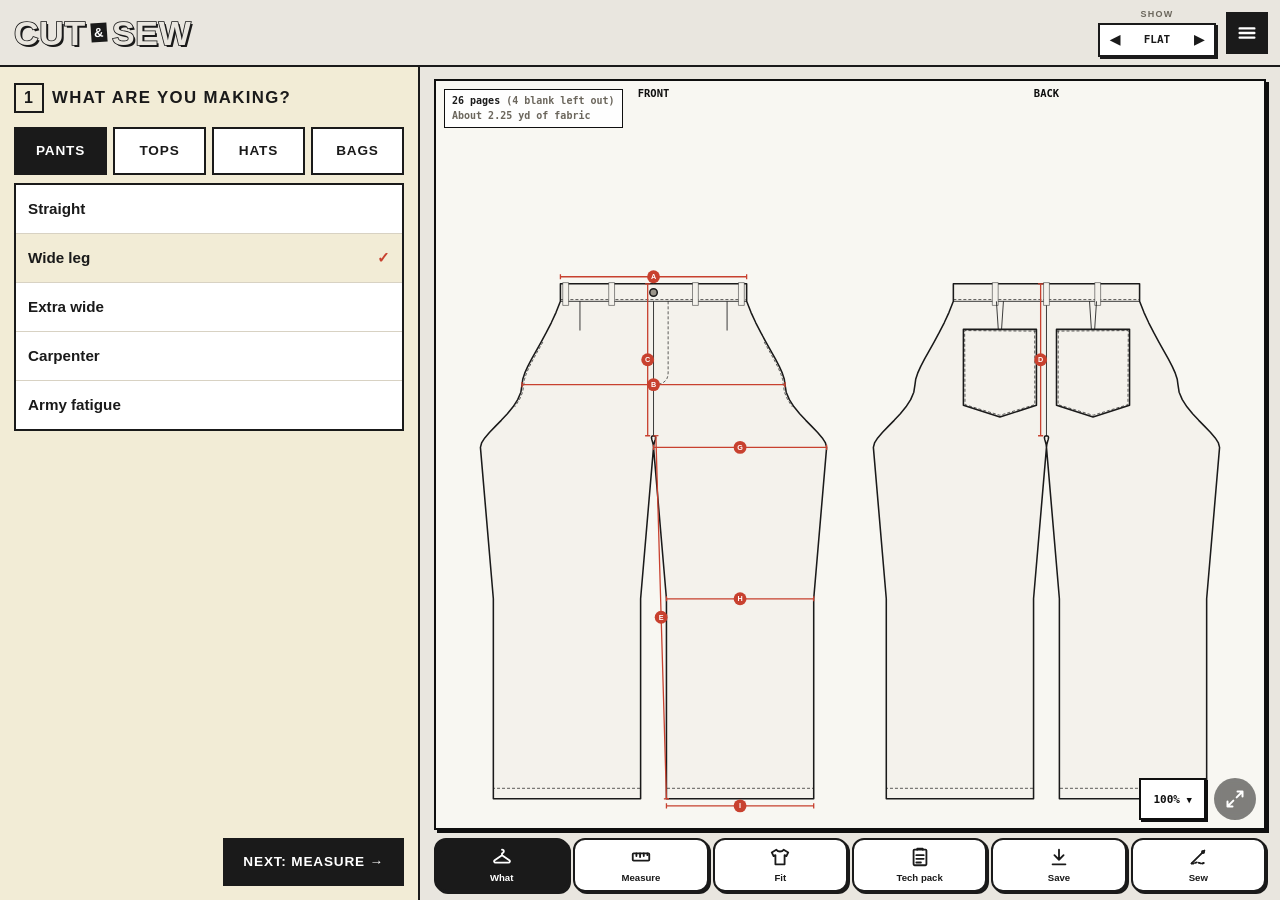
==== clothing-builder.html @ d0b6db7c "Cut & Sew: Share my design (front and back flats) Co-Authored-By: Claude Sonnet 5.5 <noreply@anthrop" ====
<!DOCTYPE html>
<html lang="en">
<head>
<meta charset="UTF-8">
<meta name="viewport" content="width=device-width, initial-scale=1.0, maximum-scale=1.0, viewport-fit=cover">
<title>Cut &amp; Sew: NOCIV.CO</title>
<meta name="description" content="Free sewing patterns made from your own measurements. Print them life size at home or at a copy shop. From NOCIV.CO.">
<style>
  :root { --paper: #e9e6df; --note: #f2ecd6; --ink: #1a1a1a; --soft: #6b665c; --line: #d8d2c3; --red: #c8412f; --green: #2f7a4b; }
  * { box-sizing: border-box; }
  html, body { margin: 0; background: var(--paper); color: var(--ink); }
  body { font-family: -apple-system, BlinkMacSystemFont, "Helvetica Neue", Arial, sans-serif; -webkit-text-size-adjust: 100%; line-height: 1.45; }
  .wrap { max-width: 1040px; margin: 0 auto; padding: 22px 16px 70px; }
  .top h1 { margin: 0; font-size: clamp(30px, 8vw, 46px); font-weight: 900; letter-spacing: 0.04em; line-height: 1; }
  .top h1 span { background: var(--ink); color: #fff; padding: 2px 10px; display: inline-block; transform: rotate(-1.5deg); }
  .top p { margin: 12px 0 0; font-size: 1rem; max-width: 600px; color: #3a3833; }
  .in-frame .top { display: none; }

  .grid { display: grid; grid-template-columns: 1fr; gap: 20px; margin-top: 22px; }
  @media (min-width: 900px) {
    .grid { grid-template-columns: 1fr 440px; align-items: start; }
    .preview-col { position: sticky; top: 14px; grid-row: 1 / span 6; grid-column: 2; }
  }
  @media (max-width: 899px) {
    .preview-col { position: sticky; top: 0; z-index: 5; background: var(--paper); margin: 0 -16px; padding: 8px 16px 10px; border-bottom: 1px solid var(--line); box-shadow: 0 6px 12px rgba(0,0,0,.05); }
    .preview-col .stage { height: 30vh; height: 30svh; }
    .legend { font-size: 9px; }
  }

  .note { background: var(--note); padding: 26px 18px 20px; box-shadow: 0 6px 16px rgba(0,0,0,0.16); position: relative; }
  .note::before { content: ''; position: absolute; top: -11px; left: 22px; width: 64px; height: 22px; background: var(--ink); opacity: .85; transform: rotate(-3deg); }
  .note:nth-of-type(even) { transform: rotate(0.4deg); }
  .note h2 { margin: 0 0 12px; font-size: 1rem; font-weight: 900; letter-spacing: 0.08em; text-transform: uppercase; }
  .note h2 b { background: var(--red); color: #fff; padding: 1px 7px; margin-right: 6px; }
  .group-name { font-size: 0.72rem; font-weight: 800; letter-spacing: 0.08em; text-transform: uppercase; color: var(--ink); margin: 14px 0 6px; }
  .chips { display: flex; flex-wrap: wrap; gap: 8px; }
  .chip { font: inherit; font-size: 0.85rem; font-weight: 700; padding: 10px 13px; border: 2px solid var(--ink); background: #fff; color: var(--ink); border-radius: 0; cursor: pointer; -webkit-tap-highlight-color: transparent; }
  .chip[aria-pressed="true"] { background: var(--ink); color: #fff; }
  .chip:disabled { opacity: .4; border-style: dashed; cursor: default; }
  .chip small { font-weight: 600; font-size: 0.7rem; opacity: .8; margin-left: 4px; }

  .fields { display: grid; gap: 14px; margin-top: 14px; }
  .field label { display: flex; justify-content: space-between; align-items: baseline; font-size: 0.72rem; font-weight: 800; letter-spacing: 0.08em; text-transform: uppercase; }
  .field label i { font-style: normal; font-weight: 600; color: var(--soft); font-size: 0.78rem; }
  .field .row { display: flex; align-items: center; gap: 8px; margin-top: 6px; }
  .field input { width: 100%; font: inherit; font-size: 16px; padding: 13px 12px; border: 2px solid var(--ink); border-radius: 0; background: #fff; color: var(--ink); }
  .field .unit { font-weight: 800; font-size: 0.85rem; min-width: 22px; }
  .field p { margin: 5px 0 0; font-size: 0.8rem; color: var(--soft); }
  .field.bad input { border-color: var(--red); }
  .field .warn { color: var(--red); font-weight: 700; }
  .meta { font-size: 0.82rem; color: var(--soft); margin: 10px 0 0; }

  /* The pattern viewer keeps the drafting-table look: graph paper, hard lines, mono labels */
  .stage { position: relative; background: #F8F7F2; border: 2px solid #0F0F0F; box-shadow: 3px 3px 0 #0F0F0F; overflow: hidden; height: 440px; }
  #svgHost { position: absolute; inset: 0; touch-action: none; cursor: grab; }
  #svgHost:active { cursor: grabbing; }
  #svgHost svg { width: 100%; height: 100%; display: block; }
  .vbar { position: absolute; top: 8px; left: 8px; right: 60px; display: flex; flex-wrap: wrap; gap: 6px; pointer-events: none; }
  .vgroup { pointer-events: auto; display: flex; align-items: center; background: #fff; border: 2px solid #0F0F0F; box-shadow: 2px 2px 0 #0F0F0F; font-family: "SF Mono", Menlo, Consolas, monospace; font-size: 11px; font-weight: 800; }
  .vgroup button { font: inherit; border: none; background: #fff; color: #0F0F0F; padding: 7px 9px; cursor: pointer; -webkit-tap-highlight-color: transparent; }
  .vgroup button[aria-pressed="true"] { background: #0F0F0F; color: #fff; }
  .vgroup span { padding: 0 6px; min-width: 44px; text-align: center; }
  .legend { display: flex; flex-wrap: wrap; justify-content: space-between; gap: 4px 10px; margin: 8px 0 0; font-family: "SF Mono", Menlo, Consolas, monospace; font-size: 10px; font-weight: 700; letter-spacing: .03em; color: #4a4740; }
  .legend .r { color: #DC2626; } .legend .b { color: #2563EB; }
  .preview-col.focused .stage { height: calc(100vh - 220px) !important; height: calc(100dvh - 220px) !important; }
  .sum { margin: 8px 0 0; font-size: 0.85rem; font-weight: 700; text-align: center; }
  .sum span { color: var(--soft); font-weight: 600; }
  .checks { list-style: none; padding: 0; margin: 10px 0 0; font-size: 0.8rem; display: grid; gap: 3px; }
  .checks li::before { content: '\2713'; color: var(--green); font-weight: 900; margin-right: 6px; }
  .checks li.no::before { content: '!'; color: var(--red); }
  @media (max-width: 899px) { .checks, .pieces { display: none; } }
  .pieces { font-size: 0.8rem; color: var(--soft); margin: 8px 0 0; }

  .btn { display: block; width: 100%; text-align: center; font: inherit; font-weight: 900; letter-spacing: 0.1em; text-transform: uppercase; font-size: 1rem; padding: 16px; border: none; border-radius: 0; cursor: pointer; -webkit-tap-highlight-color: transparent; background: var(--red); color: #fff; margin-top: 14px; }
  .btn:disabled { opacity: .55; }
  .files { margin-top: 12px; display: grid; gap: 8px; }
  .file { display: flex; align-items: center; gap: 10px; background: #fff; border: 2px solid var(--ink); padding: 8px 8px 8px 12px; }
  .file span { flex: 1; font-size: 0.88rem; font-weight: 700; }
  .file button { font: inherit; font-weight: 900; font-size: 0.78rem; letter-spacing: 0.08em; text-transform: uppercase; background: var(--ink); color: #fff; border: none; padding: 10px 14px; cursor: pointer; }
  .sewsteps { margin: 6px 0 0; padding-left: 20px; font-size: 0.9rem; line-height: 1.5; }
  .sewsteps li { margin: 0 0 8px; }
  .tip { background: #fff; padding: 10px 12px; font-size: 0.85rem; margin-top: 12px; border-left: 4px solid var(--red); }
  details summary { cursor: pointer; font-weight: 800; }
  [hidden] { display: none !important; }
  /* ===== NOCIV tool shell: step tabs, page zoom lock, big locked artboard ===== */
  html { touch-action: pan-x pan-y; }
  .steps { display: flex; gap: 6px; overflow-x: auto; scrollbar-width: none; padding: 10px 0 2px; }
  .steps::-webkit-scrollbar { display: none; }
  .steps button { flex: none; display: flex; align-items: center; gap: 6px; font: inherit; font-size: 0.82rem; font-weight: 800; border: 1.5px solid var(--ink); background: #fff; color: var(--ink); border-radius: 999px; padding: 7px 13px 7px 7px; cursor: pointer; -webkit-tap-highlight-color: transparent; white-space: nowrap; }
  .steps button b { display: inline-grid; place-items: center; width: 21px; height: 21px; border-radius: 50%; background: #efece5; font-size: 0.7rem; }
  .steps button[aria-selected="true"] { background: var(--ink); color: #fff; }
  .steps button[aria-selected="true"] b { background: var(--red); color: #fff; }
  .stepped .grid > * { min-width: 0; }
  .stepped .grid > section.note { display: none; }
  .stepped .grid > section.note.on { display: block; }
  .next-step { display: block; width: 100%; margin-top: 18px; font: inherit; font-weight: 900; font-size: 0.9rem; letter-spacing: 0.03em; padding: 13px; border-radius: 12px; border: 1.5px solid var(--ink); background: #fff; color: var(--ink); cursor: pointer; text-align: center; -webkit-tap-highlight-color: transparent; }
  @media (min-width: 900px) { .stepped .grid > nav.steps { grid-column: 1; padding-top: 0; } }
  @media (max-width: 899px) {
    .stepped .grid > section.note .chips, .stepped .grid > section.note .swatches { flex-wrap: nowrap; overflow-x: auto; scrollbar-width: none; margin-right: -18px; padding-right: 18px; padding-bottom: 3px; }
    .stepped .grid > section.note .chips::-webkit-scrollbar, .stepped .grid > section.note .swatches::-webkit-scrollbar { display: none; }
    .stepped .grid > section.note .chip, .stepped .grid > section.note .sw { flex: none; }
  }
  .art-lock { position: absolute; right: 8px; bottom: 8px; z-index: 4; width: 42px; height: 42px; border-radius: 50%; border: none; background: rgba(29,28,26,0.55); color: #fff; display: grid; place-items: center; cursor: pointer; -webkit-tap-highlight-color: transparent; backdrop-filter: blur(4px); -webkit-backdrop-filter: blur(4px); padding: 0; }
  .art-lock svg { width: 20px; height: 20px; }
  .focus-layer { position: fixed; inset: 0; z-index: 9999; background: #efece5; display: flex; flex-direction: column; padding: max(10px, env(safe-area-inset-top)) 12px max(12px, env(safe-area-inset-bottom)); overscroll-behavior: contain; }
  .focus-bar { display: flex; align-items: center; gap: 10px; margin-bottom: 8px; }
  .focus-bar span { flex: 1; font-size: 0.85rem; font-weight: 700; color: #5f5a50; }
  .focus-bar button { width: auto !important; flex: none; border: none; border-radius: 999px; background: #c8412f; color: #fff; font: inherit; font-weight: 900; font-size: 0.9rem; padding: 11px 18px; cursor: pointer; }
  .focus-body { flex: 1; min-height: 0; overflow: auto; display: flex; flex-direction: column; }
  .focus-body > * { position: static !important; margin: 0 auto !important; width: 100% !important; max-width: 900px; box-shadow: none !important; transform: none !important; }
  .focus-layer .steps, .focus-layer .art-lock { display: none !important; }
  html.focus-open, html.focus-open body { overflow: hidden; }

  .toolrow { display: flex; gap: 8px; margin-top: 16px; flex-wrap: wrap; }
  .toolrow button { flex: 1 1 200px; font: inherit; font-weight: 900; font-size: 0.82rem; letter-spacing: 0.06em; text-transform: uppercase; padding: 12px; border: 2px solid var(--ink); background: #fff; color: var(--ink); cursor: pointer; -webkit-tap-highlight-color: transparent; }
  .toolrow button:first-child { background: var(--ink); color: #fff; }
  .fields.two { grid-template-columns: 1fr 1fr; } .fields.three { grid-template-columns: 1fr 1fr 1fr; }
  @media (max-width: 520px) { .fields.three { grid-template-columns: 1fr 1fr; } }
  .field input[type=text] { font-size: 16px; }
  .colin { height: 50px; padding: 4px !important; }
  .swc { display: inline-block; width: 14px; height: 14px; border: 1.5px solid var(--ink); vertical-align: -2px; margin-right: 6px; }
  .chip[aria-pressed="true"] .swc { border-color: #fff; }
  .filebtn { display: block; text-align: center; margin: 14px 0 4px; padding: 13px; border: 2px solid var(--ink); background: #fff; font-weight: 900; font-size: 0.85rem; letter-spacing: 0.06em; text-transform: uppercase; cursor: pointer; }
  .hidefile { position: absolute; width: 1px; height: 1px; opacity: 0; pointer-events: none; }
  .tpmore { margin-top: 16px; background: #fff; border: 2px solid var(--ink); padding: 12px; }
  .tolrow { display: grid; grid-template-columns: 26px 1fr 84px 24px; gap: 8px; align-items: center; padding: 6px 0; border-bottom: 1px solid var(--line); font-size: 0.85rem; }
  .tolrow b { color: var(--red); } .tolrow input { font: inherit; font-size: 16px; padding: 8px; border: 2px solid var(--ink); border-radius: 0; width: 100%; } .tolrow i { font-style: normal; font-weight: 700; color: var(--soft); }
  .tparea { width: 100%; font: inherit; font-size: 16px; padding: 12px; border: 2px solid var(--ink); border-radius: 0; background: #fff; resize: vertical; }
  .saveall { background: var(--ink) !important; }

  /* Learn guide + photo measuring, full screen sheets */
  .learn, .pm { position: fixed; inset: 0; z-index: 10000; background: var(--paper); display: flex; flex-direction: column; padding-top: env(safe-area-inset-top); }
  .lhead, .pmhead { display: flex; align-items: center; justify-content: space-between; gap: 10px; padding: 12px 16px 8px; max-width: 900px; width: 100%; margin: 0 auto; }
  .lhead h2 { margin: 0; font-size: 1rem; letter-spacing: .08em; text-transform: uppercase; }
  .lclose, .pmhead button { font: inherit; font-weight: 900; background: var(--red); color: #fff; border: none; border-radius: 999px; padding: 10px 18px; cursor: pointer; }
  .pmsides { display: flex; gap: 8px; padding: 0 16px 8px; max-width: 900px; width: 100%; margin: 0 auto; }
  .pmsides .chip { flex: 1; }
  .pmsub { display: block; font-size: .74rem; opacity: .7; font-weight: 600; }
  .ltabs { display: flex; gap: 6px; overflow-x: auto; scrollbar-width: none; padding: 2px 16px 10px; max-width: 900px; width: 100%; margin: 0 auto; }
  .ltabs::-webkit-scrollbar { display: none; }
  .ltabs button { flex: none; font: inherit; font-size: 0.85rem; font-weight: 800; border: 1.5px solid var(--ink); background: #fff; color: var(--ink); border-radius: 999px; padding: 8px 14px; cursor: pointer; white-space: nowrap; }
  .ltabs button[aria-selected="true"] { background: var(--ink); color: #fff; }
  .lbody { flex: 1; overflow-y: auto; overscroll-behavior: contain; padding: 6px 16px calc(30px + env(safe-area-inset-bottom)); }
  .lbody article { display: none; max-width: 820px; margin: 0 auto; background: var(--note); padding: 20px 18px; box-shadow: 0 6px 16px rgba(0,0,0,.16); position: relative; }
  .lbody article::before { content: ''; position: absolute; top: -11px; left: 22px; width: 64px; height: 22px; background: var(--ink); opacity: .85; transform: rotate(-3deg); }
  .lbody article.on { display: block; }
  .lbody h3 { margin: 4px 0 10px; font-size: 1.3rem; font-weight: 900; line-height: 1.15; }
  .lbody h4 { margin: 22px 0 8px; font-size: 0.95rem; font-weight: 900; text-transform: uppercase; letter-spacing: .06em; }
  .lead { margin: 0 0 12px; line-height: 1.55; }
  .lfig { display: block; width: 100%; height: auto; margin: 10px 0 14px; border: 2px solid var(--ink); }
  .lfig text { font-size: 13px; }
  .lsteps { margin: 0; padding: 0; list-style: none; counter-reset: s; }
  .lsteps li { counter-increment: s; position: relative; padding: 0 0 12px 40px; line-height: 1.5; }
  .lsteps li::before { content: counter(s); position: absolute; left: 0; top: 0; width: 28px; height: 28px; background: var(--red); color: #fff; font-weight: 900; display: grid; place-items: center; font-size: 0.85rem; }
  .lpoints { margin: 0 0 12px; padding: 0 0 0 18px; line-height: 1.5; } .lpoints li { margin-bottom: 8px; }
  .tipbox { background: #fff; border: 2px solid var(--ink); padding: 10px 12px; line-height: 1.5; margin: 14px 0 0; }
  .pmhead b { font-size: 0.95rem; letter-spacing: .06em; text-transform: uppercase; }
  .pmintro { flex: 1; overflow-y: auto; padding: 4px 16px 30px; max-width: 700px; width: 100%; margin: 0 auto; }
  .pmfig { display: block; width: 100%; height: auto; border: 2px solid var(--ink); margin-bottom: 12px; }
  .pmsteps { padding-left: 20px; line-height: 1.5; } .pmsteps li { margin-bottom: 8px; }
  .pmwork { flex: 1; min-height: 0; display: flex; flex-direction: column; }
  .pmstage { flex: 1; min-height: 0; position: relative; background: #2a2826; touch-action: none; }
  .pmstage canvas { position: absolute; inset: 0; touch-action: none; }
  .pmpanel { flex: none; max-height: 44vh; max-height: 44svh; overflow-y: auto; padding: 10px 16px calc(14px + env(safe-area-inset-bottom)); background: var(--note); }
  .pmhint { margin: 0 0 8px; font-size: 0.85rem; }
  .pmpanel .chips { flex-wrap: nowrap; overflow-x: auto; scrollbar-width: none; } .pmpanel .chip { flex: none; padding: 8px 11px; font-size: 0.8rem; }
  .pmkeys { display: grid; grid-template-columns: 1fr 1fr; gap: 2px 10px; margin: 10px 0; font-size: 0.78rem; } .pmkeys b { color: var(--red); }
  .pmout { display: grid; gap: 4px; } .pmrow { display: flex; justify-content: space-between; gap: 10px; background: #fff; border: 2px solid var(--ink); padding: 8px 10px; font-size: 0.85rem; } .pmrow b { white-space: nowrap; }
  @media (min-width: 900px) { .pmwork { flex-direction: row; } .pmpanel { width: 360px; max-height: none; } }
  .done-note { background: #fff; border-left: 4px solid var(--green); padding: 10px 12px; font-size: 0.85rem; margin-top: 12px; }

  /* ===== Zine style app layout: viewer up top, one dropdown for the viewer, steps as a bottom bar on phones ===== */
  .toolrow { display: flex; align-items: center; gap: 6px; margin-top: 12px; }
  .toolrow { justify-content: flex-end; } .toolrow .tbrand { display: none; } .in-frame .toolrow .tbrand { display: block; }
  .in-frame .toolrow .tbrand { flex: 1; font-weight: 900; letter-spacing: .06em; font-size: 0.95rem; white-space: nowrap; }
  .toolrow .tbrand b { background: var(--ink); color: #fff; padding: 1px 7px; margin-right: 3px; }
  .toolrow button { flex: none !important; padding: 8px 13px !important; font-size: 0.72rem !important; border-radius: 999px; border-width: 1.5px !important; }
  .in-frame .toolrow { margin-top: 0; }
  .vmenu { position: absolute; top: 8px; left: 8px; z-index: 6; }
  .vbtn { font-family: "SF Mono", Menlo, Consolas, monospace; font-size: 11px; font-weight: 800; background: #fff; color: #0F0F0F; border: 2px solid #0F0F0F; box-shadow: 2px 2px 0 #0F0F0F; padding: 7px 10px; cursor: pointer; -webkit-tap-highlight-color: transparent; }
  .vbtn i { font-style: normal; font-size: 9px; display: inline-block; transition: transform .15s; } .vbtn[aria-expanded="true"] i { transform: rotate(180deg); }
  .vdrop { margin-top: 6px; background: #fff; border: 2px solid #0F0F0F; box-shadow: 3px 3px 0 #0F0F0F; padding: 8px; width: 250px; max-width: calc(100vw - 60px); }
  .vdrop[hidden] { display: none !important; }
  .vlab { font-family: "SF Mono", Menlo, Consolas, monospace; font-size: 9px; font-weight: 800; color: #6b665c; margin: 6px 0 4px; } .vlab:first-child { margin-top: 0; }
  .vdrop .vgroup { box-shadow: none; display: inline-flex; }
  .vdrop .legend { margin: 0; display: grid; gap: 2px; font-size: 10px; }
  @media (max-width: 899px) {
    .preview-col .stage { height: 44vh; height: 44svh; }
    html.stepped body { padding-bottom: calc(76px + env(safe-area-inset-bottom)); }
    html.stepped { scroll-padding-bottom: calc(90px + env(safe-area-inset-bottom)); scroll-padding-top: 46svh; }
    .stepped .preview-col > nav.steps { position: fixed; left: 0; right: 0; bottom: 0; z-index: 30; display: grid; grid-template-columns: repeat(6, 1fr); gap: 3px; padding: 6px 6px max(8px, env(safe-area-inset-bottom)); background: var(--paper); border-top: 1.5px solid var(--line); overflow: visible; margin: 0; }
    .stepped .preview-col > nav.steps button { flex-direction: column; justify-content: center; gap: 3px; border: 1.5px solid transparent; background: none; border-radius: 12px; padding: 6px 1px 5px; font-size: 0.62rem; font-weight: 800; min-width: 0; white-space: nowrap; overflow: hidden; }
    .stepped .preview-col > nav.steps button b { display: none; }
    .stepped .preview-col > nav.steps button svg { width: 22px; height: 22px; display: block; }
    .stepped .preview-col > nav.steps button[aria-selected="true"] { background: var(--ink); color: #fff; }
    .sum { margin-top: 6px; font-size: 0.8rem; }
  }
  nav.steps button svg { display: none; }

  /* ===== App layout (Jasilyn's sketch, Oct 13): locked screen, header, big viewer, icon steps, one panel with drop downs ===== */
  html.app, html.app body { height: 100%; overflow: hidden; overscroll-behavior: none; }
  html.app body { padding: 0 !important; }
  .app .wrap { max-width: none; height: 100vh; height: 100dvh; padding: env(safe-area-inset-top) 0 0; display: flex; flex-direction: column; }
  .app .top, .app .toolrow { display: none !important; }
  .csbar { flex: none; position: relative; z-index: 40; display: flex; align-items: center; gap: 10px; padding: 8px 12px 8px 14px; background: var(--paper); border-bottom: 2px solid var(--ink); }
  .cslogo { flex: 1; min-width: 0; display: flex; align-items: center; gap: 5px; font-weight: 900; font-size: 30px; line-height: 1; letter-spacing: .02em; color: var(--paper); -webkit-text-stroke: 1.6px var(--ink); paint-order: stroke fill; text-shadow: 2px 2px 0 var(--ink); white-space: nowrap; }
  .cslogo i { font-style: normal; font-size: 13px; -webkit-text-stroke: 0; text-shadow: none; color: #fff; background: var(--ink); padding: 3px 3px; line-height: 1; transform: rotate(-4deg); }
  .cshow { flex: none; display: flex; flex-direction: column; align-items: center; gap: 2px; }
  .cshow small { font-size: 9px; font-weight: 900; letter-spacing: .14em; color: var(--soft); }
  .cshow div { display: flex; align-items: center; border: 2px solid var(--ink); background: #fff; box-shadow: 2px 2px 0 var(--ink); }
  .cshow button { font: inherit; font-size: 13px; font-weight: 900; border: none; background: none; color: var(--ink); width: 30px; height: 30px; cursor: pointer; -webkit-tap-highlight-color: transparent; padding: 0; }
  .cshow b { font-family: "SF Mono", Menlo, Consolas, monospace; font-size: 11px; min-width: 54px; text-align: center; }
  .csmenu-btn { flex: none; width: 42px; height: 42px; border: 2px solid var(--ink); background: var(--ink); color: #fff; display: grid; place-items: center; cursor: pointer; padding: 0; -webkit-tap-highlight-color: transparent; }
  .csmenu-btn svg { width: 22px; height: 22px; }
  .csmenu { position: absolute; right: 10px; top: calc(100% + 6px); width: 270px; max-width: calc(100vw - 20px); background: #fff; border: 2px solid var(--ink); box-shadow: 4px 4px 0 var(--ink); padding: 6px; display: grid; gap: 4px; }
  .csmenu button { font: inherit; text-align: left; background: none; border: none; padding: 12px 10px; cursor: pointer; font-weight: 900; font-size: 0.95rem; color: var(--ink); display: flex; flex-direction: column; gap: 2px; }
  .csmenu button small { font-weight: 600; font-size: 0.78rem; color: var(--soft); }
  .csmenu button + button { border-top: 1.5px solid var(--line); }
  .app .grid { flex: 1; min-height: 0; margin: 0; display: flex; flex-direction: column; gap: 0; align-items: stretch; }
  .app .preview-col { position: relative !important; top: auto !important; flex: 1 1 0; min-height: 160px; display: flex; flex-direction: column; margin: 0 !important; padding: 10px 10px 0 !important; border: 0 !important; box-shadow: none !important; background: var(--paper); z-index: 2; }
  .app .preview-col .stage { flex: 1; min-height: 0; height: auto !important; }
  .app .preview-col.focused .stage { flex: none; height: calc(100vh - 90px) !important; height: calc(100dvh - 90px - env(safe-area-inset-top) - env(safe-area-inset-bottom)) !important; }
  .app .preview-col.focused { padding: 0 !important; }
  .app .preview-col .pieces, .app .preview-col .checks { display: none !important; }
  .app .stage .sum { position: absolute; left: 8px; top: 8px; z-index: 5; margin: 0; max-width: calc(100% - 16px); font-family: "SF Mono", Menlo, Consolas, monospace; font-size: 10px; font-weight: 800; text-align: left; background: rgba(255,255,255,.9); border: 1.5px solid #0F0F0F; padding: 4px 7px; pointer-events: none; white-space: nowrap; overflow: hidden; text-overflow: ellipsis; }
  .app .stage .sum span { font-weight: 600; }
  .app .vmenu { top: auto; left: auto; right: 58px; bottom: 8px; }
  .app .vbtn { height: 42px; padding: 0 12px; }
  .app .vdrop { position: absolute; right: -50px; bottom: calc(100% + 8px); margin: 0; }
  .app #view, .app .vdrop .vlab:first-child { display: none !important; }
  .app.stepped .preview-col > nav.steps { position: static !important; display: grid !important; grid-template-columns: repeat(6, minmax(0, 1fr)); gap: 4px; padding: 8px 0 8px !important; margin: 0 !important; background: none !important; border: 0 !important; overflow: visible; }
  .app.stepped .preview-col > nav.steps button { display: flex; flex-direction: column; align-items: center; justify-content: center; gap: 3px; border: 2px solid var(--ink) !important; background: #fff; color: var(--ink); border-radius: 12px; padding: 6px 1px 5px !important; font-size: 0.6rem; font-weight: 800; min-width: 0; white-space: nowrap; overflow: hidden; box-shadow: 2px 2px 0 var(--ink); }
  .app.stepped .preview-col > nav.steps button b { display: none; }
  .app.stepped .preview-col > nav.steps button svg { display: block !important; width: 22px; height: 22px; }
  .app.stepped .preview-col > nav.steps button[aria-selected="true"] { background: var(--ink); color: #fff; }
  .app .grid > section.note { transform: none !important; box-shadow: none; border-top: 2px solid var(--ink); }
  .app .grid > section.note::before { display: none; }
  .app.stepped .grid > section.note.on { flex: 0 0 46%; min-height: 0; overflow-y: auto; overscroll-behavior: contain; -webkit-overflow-scrolling: touch; padding: 16px 14px 0; display: flex; flex-direction: column; }
  .app .grid > section.note.on > * { flex: none; }
  .app .grid > section.note h2 { display: flex; align-items: center; gap: 8px; font-size: 1.05rem; margin-bottom: 14px; }
  .app .grid > section.note h2 b { display: inline-grid; place-items: center; min-width: 30px; height: 30px; padding: 0; margin: 0; background: none; color: var(--ink); border: 2px solid var(--ink); font-size: 1rem; }
  .app .next-step { position: sticky; bottom: 10px; margin: auto 0 0 auto !important; width: auto !important; padding: 12px 18px !important; border-radius: 0 !important; border: 2px solid var(--ink) !important; background: var(--ink) !important; color: #fff !important; font-size: 0.85rem !important; letter-spacing: .06em !important; text-transform: uppercase; box-shadow: 0 0 0 10px var(--note), -150px 0 0 10px var(--note), -300px 0 0 10px var(--note), -450px 0 0 10px var(--note), -600px 0 0 10px var(--note); z-index: 3; }
  .app .grid > section.note.on { overflow-x: hidden; }
  .app .grid > section.note.on::after { content: ''; display: block; flex: none; height: 14px; }
  .app.stepped .grid > section.note .chips { flex-wrap: wrap !important; overflow: visible !important; margin-right: 0 !important; padding-right: 0 !important; }
  /* Drop downs: a group shows its name and what is picked, tap to open */
  .dd { margin: 0 0 8px; }
  .dd > .group-name { margin: 0; display: flex; align-items: center; justify-content: space-between; gap: 10px; background: #fff; border: 2px solid var(--ink); padding: 12px 12px; cursor: pointer; -webkit-tap-highlight-color: transparent; user-select: none; -webkit-user-select: none; }
  .dd > .group-name::after { content: attr(data-sel) "  \25BE"; font-weight: 700; letter-spacing: 0; text-transform: none; font-size: 0.85rem; color: var(--soft); white-space: nowrap; overflow: hidden; text-overflow: ellipsis; max-width: 55%; }
  .dd.open > .group-name { background: var(--ink); color: #fff; }
  .dd.open > .group-name::after { content: attr(data-sel) "  \25B4"; color: #d8d2c3; }
  .dd:not(.open) > :not(.group-name) { display: none !important; }
  .dd.open > :not(.group-name) { margin-top: 0; }
  .dd.open { border: 2px solid var(--ink); background: rgba(255,255,255,.45); }
  .dd.open > .group-name { border: 0; }
  .dd.open > :not(.group-name) { margin-left: 10px !important; margin-right: 10px !important; }
  .dd.open > :nth-child(2) { margin-top: 10px !important; }
  .dd.open > :last-child { margin-bottom: 10px !important; }
  /* Step 1: four family buttons, then the list for that family fills the space */
  .fams { display: grid; grid-template-columns: repeat(4, 1fr); gap: 6px; }
  .fams button { font: inherit; font-weight: 900; font-size: 0.85rem; letter-spacing: .06em; text-transform: uppercase; padding: 12px 2px; border: 2px solid var(--ink); background: #fff; color: var(--ink); cursor: pointer; -webkit-tap-highlight-color: transparent; }
  .fams button[aria-pressed="true"] { background: var(--ink); color: #fff; }
  .famlist { margin-top: 8px; border: 2px solid var(--ink); background: #fff; display: grid; }
  .famlist button { font: inherit; text-align: left; display: flex; justify-content: space-between; align-items: center; gap: 10px; border: none; background: none; padding: 13px 12px; font-size: 0.95rem; font-weight: 800; color: var(--ink); cursor: pointer; -webkit-tap-highlight-color: transparent; }
  .famlist button + button { border-top: 1.5px solid var(--line); }
  .famlist button[aria-pressed="true"] { background: var(--note); }
  .famlist button[aria-pressed="true"]::after { content: '\2713'; color: var(--red); font-weight: 900; }
  .famlist button:disabled { color: var(--soft); cursor: default; }
  .famlist button small { font-weight: 700; font-size: 0.72rem; text-transform: uppercase; letter-spacing: .06em; }
  @media (min-width: 900px) {
    .app .grid { flex-direction: row; }
    .app .preview-col { order: 2; padding: 12px 14px 0 !important; }
    .app.stepped .grid > section.note.on { order: 1; flex: 0 0 420px; border-top: 0; border-right: 2px solid var(--ink); }
    .cslogo { font-size: 34px; }
  }
  @media (max-height: 620px) and (max-width: 899px) { .app.stepped .grid > section.note.on { flex-basis: 50%; } .app.stepped .preview-col > nav.steps button { font-size: 0; gap: 0; } }
</style>
</head>
<body>
<div class="wrap">
  <header class="csbar">
    <span class="cslogo" aria-label="Cut and Sew">CUT<i>&amp;</i>SEW</span>
    <div class="cshow"><small>SHOW</small><div><button type="button" id="vPrev" aria-label="Show the last view">&#9664;</button><b id="vNow">PIECES</b><button type="button" id="vNext" aria-label="Show the next view">&#9654;</button></div></div>
    <button type="button" class="csmenu-btn" id="csMenuBtn" aria-label="Menu" aria-expanded="false" aria-controls="csMenu"><svg viewBox="0 0 24 24" fill="none" stroke="currentColor" stroke-width="2.6" stroke-linecap="round"><path d="M4 7h16M4 12h16M4 17h16"/></svg></button>
    <div class="csmenu" id="csMenu" hidden>
      <button type="button" data-a="learn">Learn<small>Tech flats, measuring, sewing basics</small></button>
      <button type="button" data-a="copy">Copy a piece you love<small>Photo of your favorite garment, we measure it</small></button>
      <button type="button" data-a="sew">How to sew guide<small>Pockets, zippers, sleeves, waistbands</small></button>
    </div>
  </header>
  <div class="top">
    <h1><span>CUT</span> &amp; SEW</h1>
    <p>Make your own clothes. Put in your measurements, print the pattern life size at home or at a copy shop, cut it, sew it. Free, no sign up.</p>
  </div>

  <div class="toolrow"><span class="tbrand"><b>CUT</b> &amp; SEW</span><button type="button" id="learnBtn">Learn</button><button type="button" id="measureBtn">Measure mine</button></div>
  <div class="grid">
    <div class="preview-col">
      <div class="stage" id="stage">
        <div id="svgHost"></div>
        <div class="vmenu">
          <button type="button" class="vbtn" id="vBtn" aria-expanded="false" aria-controls="vDrop"><span id="vName">PIECES</span> <i>&#9660;</i></button>
          <div class="vdrop" id="vDrop" hidden>
            <div class="vlab">SHOW</div>
            <div class="vgroup" id="view"><button type="button" data-v="pieces" aria-pressed="true">PIECES</button><button type="button" data-v="pages" aria-pressed="false">PAGES</button><button type="button" data-v="flat" aria-pressed="false">FLAT</button></div>
            <div class="vlab">ZOOM</div>
            <div class="vgroup"><button type="button" id="zOut" aria-label="Zoom out">&minus;</button><span id="zLbl">100%</span><button type="button" id="zIn" aria-label="Zoom in">+</button><button type="button" id="zFit">FIT</button></div>
            <div class="vlab">KEY</div>
            <p class="legend" id="legFlat" hidden><span>TECH FLAT, TRUE SCALE</span><span class="r">RED = HOW TO MEASURE</span><span>DASHES = STITCHING</span></p>
            <p class="legend" id="legPat"><span>BLACK = CUT LINE</span><span class="r">RED DASH = SEW LINE</span><span class="b">BLUE = GRAIN</span><span>1 SQUARE = 1 INCH</span></p>
          </div>
        </div>
      </div>
      <p class="sum" id="sum"></p>
      <p class="pieces" id="pieceList"></p>
      <ul class="checks" id="checks"></ul>
    </div>

    <section class="note" data-step="What">
      <h2><b>1</b> What are you making?</h2>
      <div id="garments"></div>
    </section>

    <section class="note" data-step="Measure">
      <h2><b>2</b> Your measurements</h2>
      <div class="chips" id="units">
        <button type="button" class="chip" data-v="in" aria-pressed="true">Inches</button>
        <button type="button" class="chip" data-v="cm" aria-pressed="false">Centimeters</button>
      </div>
      <div id="sizeBox">
        <div class="group-name">Start from a size, then fix anything</div>
        <div class="chips" id="sizes"></div>
      </div>
      <div class="fields" id="fields"></div>
      <p class="meta">Measure your body with a soft tape, room to move gets added in the next step. Or match a piece you already own: tap "Measure a piece you own" up top.</p>
      <p class="done-note" id="pmDone" hidden></p>
    </section>

    <section class="note" data-step="Fit">
      <h2><b>3</b> Fit and details</h2>
      <div id="fitBox">
        <div class="group-name">Fit</div>
        <div class="chips" id="fit"></div>
      </div>
      <div id="opts"></div>
    </section>

    <section class="note" data-step="Tech pack">
      <h2><b>4</b> Tech pack</h2>
      <p class="meta" style="margin-top:0">Everything a factory or sample maker needs: flats, measurements for every size, materials, how it is sewn. Same numbers as your pattern, so they always match. Skip it if you are only sewing for you.</p>
      <div class="group-name">Style</div>
      <div class="fields two">
        <div class="field"><label for="tpStyle">Style name</label><div class="row"><input id="tpStyle" type="text"></div></div>
        <div class="field"><label for="tpNum">Style number</label><div class="row"><input id="tpNum" type="text"></div></div>
        <div class="field"><label for="tpSeason">Season</label><div class="row"><input id="tpSeason" type="text"></div></div>
        <div class="field"><label for="tpBrand">Brand</label><div class="row"><input id="tpBrand" type="text"></div></div>
      </div>
      <div class="group-name">Colorway</div>
      <div class="chips" id="tpColors"></div>
      <div class="fields two" style="margin-top:10px">
        <div class="field"><label for="tpColorName">Color name</label><div class="row"><input id="tpColorName" type="text"></div></div>
        <div class="field"><label for="tpColor">Exact color</label><div class="row"><input id="tpColor" type="color" class="colin"></div></div>
      </div>
      <div class="group-name">Fabric</div>
      <div class="fields three">
        <div class="field"><label for="tpFabric">Fabric</label><div class="row"><input id="tpFabric" type="text"></div></div>
        <div class="field"><label for="tpContent">Content</label><div class="row"><input id="tpContent" type="text"></div></div>
        <div class="field"><label for="tpWeight">Weight</label><div class="row"><input id="tpWeight" type="text"></div></div>
      </div>
      <div class="group-name">Main label</div><div class="chips" id="tpLabel"></div>
      <div class="group-name">Care label</div><div class="chips" id="tpCare"></div>
      <div class="group-name">Print or embroidery</div><div class="chips" id="tpPrint"></div>
      <div id="tpPrintBox">
        <div class="fields three" style="margin-top:10px">
          <div class="field"><label for="tp_printW">Width</label><div class="row"><input id="tp_printW" type="number" inputmode="decimal" step="0.25"><span class="unit">in</span></div></div>
          <div class="field"><label for="tp_printH">Height</label><div class="row"><input id="tp_printH" type="number" inputmode="decimal" step="0.25"><span class="unit">in</span></div></div>
          <div class="field"><label for="tp_printFrom" id="tpFromLabel">From the top</label><div class="row"><input id="tp_printFrom" type="number" inputmode="decimal" step="0.25"><span class="unit">in</span></div></div>
        </div>
        <div class="group-name">Method</div><div class="chips" id="tpMethod"></div>
        <label class="filebtn" for="tpArt">Add your artwork (optional)</label><input id="tpArt" type="file" accept="image/*" class="hidefile"><span class="meta" id="tpArtName">Shows on the flats and the placement page.</span>
        <p class="meta">Starting points only. Check them on a real garment, every body and every size is different.</p>
      </div>
      <details class="tpmore"><summary>Tolerances and sample size</summary>
        <div class="field" style="margin-top:10px"><label for="tpSample">Sample size name</label><div class="row"><input id="tpSample" type="text"></div><p>The size your measurements make. Leave it blank and we pick the closest size.</p></div>
        <div class="group-name">Tolerance (+/-) for each measurement</div>
        <div id="tpTol"></div>
        <p class="meta">Tolerances are agreed between you and your factory. These are common starting points: knits usually allow more than wovens.</p>
      </details>
      <div class="group-name">Notes for the factory</div>
      <textarea id="tpNotes" class="tparea" rows="3"></textarea>
      <p class="meta">Tap FLAT on the viewer to see your tech flats. Red letters show where each measurement is taken.</p>
    </section>

    <section class="note" data-step="Save">
      <h2><b>5</b> Save</h2>
      <div class="group-name">Paper</div>
      <div class="chips" id="paper">
        <button type="button" class="chip" data-v="letter" aria-pressed="true">Letter <small>home printer</small></button>
        <button type="button" class="chip" data-v="a4" aria-pressed="false">A4 <small>home printer</small></button>
        <button type="button" class="chip" data-v="roll" aria-pressed="false">36 in roll <small>copy shop</small></button>
        <button type="button" class="chip" data-v="archE" aria-pressed="false">Arch E 36 x 48 <small>copy shop</small></button>
        <button type="button" class="chip" data-v="a0" aria-pressed="false">A0 <small>copy shop</small></button>
      </div>
      <p class="meta" id="paperNote"></p>
      <div class="group-name">What to make</div><div class="chips" id="outPick"><button type="button" class="chip" data-v="both" aria-pressed="true">Pattern + tech pack</button><button type="button" class="chip" data-v="pattern" aria-pressed="false">Pattern only</button><button type="button" class="chip" data-v="tp" aria-pressed="false">Tech pack only</button></div>
      <button type="button" class="btn" id="make">Make my files</button>
      <p class="meta" id="working" hidden>Making your files...</p>
      <div class="files" id="files"></div>
      <div class="group-name">Share what you made</div>
      <p class="meta">Shares a picture of your garment drawing (front and back, in your colors). No hashtags, no tracking.</p>
      <label class="meta" style="display:flex;gap:10px;align-items:center;font-weight:700;margin:8px 0"><input type="checkbox" id="shareMark" checked style="width:22px;height:22px"> Add "Made with nociv.co" and the link</label>
      <button type="button" class="btn" id="shareBtn" style="background:var(--ink)">Share my design</button>
      <p class="meta" id="shareMsg" aria-live="polite"></p>
      <div class="tip">Print at <b>100%</b> or <b>Actual size</b>, never "Fit to page". Then measure the test square on page 1. If it is not exactly 2 inches, the printer shrank it.</div>
    </section>

    <section class="note" data-step="Sew">
      <h2><b>6</b> How to sew it</h2>
      <ol class="sewsteps" id="steps"></ol>
      <button type="button" class="btn" style="background:var(--ink)" onclick="window.nocivLearn&&window.nocivLearn(5)">How to sew pockets, zippers, sleeves, waistbands</button>
      <div class="tip">First time with a new pattern? Make a test one from cheap fabric (an old sheet works). Patterns from measurements get you close, a test gets you the rest of the way.</div>
    </section>
  </div>
</div>

<div class="pm" id="pm" hidden role="dialog" aria-modal="true" aria-label="Measure a piece you own">
  <div class="pmhead"><b>Measure your <span id="pmWhat"></span></b><button type="button" id="pmClose">Close</button></div>
  <div class="pmsides chips" id="pmSides"><button type="button" class="chip" data-s="front" aria-pressed="true">Front</button><button type="button" class="chip" data-s="back" aria-pressed="false">Back</button></div>
  <div class="pmintro" id="pmIntro">
    <svg class="pmfig" viewBox="0 0 320 170" role="img" aria-label="A shirt laid flat with a sheet of paper next to it, photographed from straight above">
      <rect width="320" height="170" fill="#d9d4c7"/>
      <path d="M92 40 L118 32 Q130 44 142 32 L168 40 L188 62 L174 74 L164 64 L164 150 L96 150 L96 64 L86 74 L72 62 Z" fill="#1c1c1c"/>
      <rect x="208" y="96" width="44" height="57" fill="#fff" stroke="#2563EB" stroke-width="2"/>
      <g fill="#2563EB"><circle cx="208" cy="96" r="4"/><circle cx="252" cy="96" r="4"/><circle cx="252" cy="153" r="4"/><circle cx="208" cy="153" r="4"/></g>
      <rect x="226" y="8" width="34" height="56" rx="6" fill="#fff" stroke="#1a1a1a" stroke-width="2"/><circle cx="243" cy="22" r="6" fill="#1a1a1a"/>
      <path d="M243 66 L243 88" stroke="#1a1a1a" stroke-width="2" stroke-dasharray="4 3"/>
      <text x="230" y="167" font-size="9" font-weight="700" fill="#1a1a1a" font-family="Helvetica,Arial,sans-serif">printer paper</text>
    </svg>
    <p class="meta" id="pmSideNote"></p>
    <ol class="pmsteps">
      <li><b>Lay it flat.</b> Floor or a big table. Smooth it out with your hands, no stretching. Button and zip it. Lay the sleeves or legs out flat.</li>
      <li><b>Pick a background.</b> Dark piece on a light floor or sheet, light piece on a dark one, so every edge is easy to see.</li>
      <li><b>Add one sheet of printer paper.</b> Letter or A4, flat on the floor right next to the piece, not on top of it. This is the ruler, so do not fold it.</li>
      <li><b>Shoot straight down.</b> Stand over it with the phone flat and level. Use the normal 1x camera, not wide angle. Fit the whole piece and the paper, keep them away from the edges of the photo. Good light, no flash.</li>
      <li><b>Drag the dots.</b> Blue dots on the paper corners, red dots on the garment. A magnifier pops up while you drag.</li>
    </ol>
    <p class="meta">Expect it to be within about 1/4 to 1/2 in. Check one number with a tape measure before you cut fabric.</p>
    <label class="btn" for="pmFile" id="pmFileLbl" style="display:block">Choose or take the front photo</label>
    <input type="file" id="pmFile" accept="image/*" class="hidefile">
  </div>
  <div class="pmwork" id="pmWork" hidden>
    <div class="pmstage" id="pmStage"><canvas id="pmCanvas"></canvas></div>
    <div class="pmpanel">
      <p class="pmhint">Blue <b>1 to 4</b> on the paper corners. Red letters on the garment. Pinch to zoom in close.</p>
      <div class="chips" id="pmPaper"><button type="button" class="chip" data-v="letter" aria-pressed="true">Letter paper</button><button type="button" class="chip" data-v="a4" aria-pressed="false">A4 paper</button><button type="button" class="chip" id="pmContrast" aria-pressed="false">Boost edges</button><button type="button" class="chip" id="pmFitBtn">Fit</button><button type="button" class="chip" id="pmNew">New photo</button></div>
      <div class="pmkeys" id="pmList"></div>
      <div id="pmOut" class="pmout"></div>
      <button type="button" class="btn" id="pmUse">Use these numbers</button>
    </div>
  </div>
</div>

<div class="learn" id="learn" hidden role="dialog" aria-modal="true" aria-labelledby="learnTitle">
<div class="lhead"><h2 id="learnTitle">Learn</h2><button type="button" id="learnClose" class="lclose">Done</button></div>
<div class="ltabs" id="ltabs" role="tablist"></div>
<div class="lbody" id="lbody">

<article data-n="What a tech flat is">
<h3>What a tech flat is</h3>
<p class="lead">A tech flat is a clean, flat line drawing of a garment, front and back, like it is laid on a table. No body, no pose, no shading. It shows every seam, stitch line, pocket, label and trim, drawn to scale.</p>
<svg class="lfig" viewBox="0 0 400 190" role="img" aria-label="A tech flat of a tee with labeled parts">
<rect width="400" height="190" fill="#fff"/>
<path d="M120 30 L146 22 Q160 34 174 22 L200 30 L222 56 L208 68 L198 58 L198 170 L122 170 L122 58 L112 68 L98 56 Z" fill="#fff" stroke="#1a1a1a" stroke-width="2" stroke-linejoin="round"/>
<path d="M146 22 Q160 34 174 22" fill="none" stroke="#1a1a1a" stroke-width="1.2"/><path d="M144 24 Q160 40 176 24" fill="none" stroke="#1a1a1a" stroke-width="1.2"/>
<path d="M124 164 H196 M124 160 H196 M101 59 L111 66 M219 59 L209 66" stroke="#1a1a1a" stroke-dasharray="3 2"/>
<path d="M200 30 Q196 44 198 58 M120 30 Q124 44 122 58" fill="none" stroke="#1a1a1a" stroke-width="1"/>
<g font-family="Helvetica,Arial,sans-serif" font-size="11" fill="#1a1a1a" font-weight="700">
<path d="M176 30 L262 20" stroke="#c8412f"/><text x="266" y="24">Rib neckband</text>
<path d="M210 45 L262 52" stroke="#c8412f"/><text x="266" y="56">Set in sleeve seam</text>
<path d="M215 64 L262 86" stroke="#c8412f"/><text x="266" y="90">Sleeve hem stitching</text>
<path d="M196 162 L262 150" stroke="#c8412f"/><text x="266" y="154">Double needle hem</text>
<path d="M122 110 L64 110" stroke="#c8412f"/><text x="8" y="106">Side</text><text x="8" y="119">seam</text>
</g></svg>
<ul class="lpoints">
<li><b>Why it matters.</b> A factory or sample maker cannot read your mind or a mood board. The flat shows exactly what to build, so the sample comes back right the first time. Every round of samples costs time and money.</li>
<li><b>Where it goes.</b> Flats are the first pages of a tech pack. The pack adds the measurements for every size, the materials list (fabric, thread, zippers, labels), how it is sewn and where the artwork goes.</li>
<li><b>How it is used.</b> Idea, then flats, then the tech pack, then a first sample (proto), then a fit sample, then fixes, then production. Brands also use flats for line sheets to show stores what is coming.</li>
<li><b>Flat vs. fashion drawing.</b> A fashion drawing sells the mood. A flat is a blueprint. Keep both, but the factory needs the flat.</li>
<li><b>Here.</b> Go to step 4, Tech pack, fill in what you know, tap FLAT on the viewer. Save makes the flats (to edit in Illustrator or Inkscape) and the full tech pack PDF.</li>
</ul>
</article>

<article data-n="Measure right">
<h3>Get your measurements right</h3>
<h4>Measuring a body</h4>
<ul class="lpoints">
<li>Use a soft tape measure. Wear thin, close fitting clothes or measure over underwear.</li>
<li>Snug, not tight. You should be able to slide one finger under the tape.</li>
<li>Keep the tape level all the way around. Use a mirror, or better, have a friend do it.</li>
<li>Stand relaxed, feet together, breathe normally. Do not suck in.</li>
<li>Measure twice. If the two numbers are different, measure a third time.</li>
<li>Each box in step 2 tells you exactly where that measurement goes.</li>
</ul>
<h4>Measuring a garment</h4>
<svg class="lfig" viewBox="0 0 400 150" role="img" aria-label="A shirt laid flat with a tape across the chest and down the length">
<rect width="400" height="150" fill="#fff"/>
<path d="M150 20 L176 12 Q190 24 204 12 L230 20 L252 46 L238 58 L228 48 L228 140 L152 140 L152 48 L142 58 L128 46 Z" fill="#fff" stroke="#1a1a1a" stroke-width="2" stroke-linejoin="round"/>
<path d="M152 56 H228" stroke="#c8412f" stroke-width="2"/><path d="M152 51 v10 M228 51 v10" stroke="#c8412f" stroke-width="2"/>
<path d="M178 14 V140" stroke="#2563EB" stroke-width="2"/><path d="M173 140 h10" stroke="#2563EB" stroke-width="2"/>
<g font-family="Helvetica,Arial,sans-serif" font-size="11" font-weight="700"><text x="240" y="76" fill="#c8412f">Chest: 1 in below</text><text x="240" y="89" fill="#c8412f">the armpit, edge to edge</text><text x="18" y="96" fill="#2563EB">Length: from where</text><text x="18" y="109" fill="#2563EB">shoulder meets collar</text></g>
</svg>
<ul class="lpoints">
<li>Lay it flat on a hard surface. Smooth it with your hands, never stretch it. Button and zip it.</li>
<li>Measure straight across from edge to edge. That is a "flat" or half measure. Double it to get all the way around.</li>
<li>Length on tops starts at the high point shoulder: where the shoulder seam meets the collar.</li>
<li>Pants: waist across the top of the waistband, inseam from the crotch seam down the inside leg to the hem.</li>
<li>No tape measure? Use "Measure a piece you own" and a sheet of printer paper.</li>
</ul>
</article>

<article data-n="Sewing machine basics">
<h3>Sewing machine basics</h3>
<p class="lead">You only need one stitch to start: a straight stitch. Everything else is practice.</p>
<svg class="lfig" viewBox="0 0 400 190" role="img" aria-label="Sewing machine parts">
<rect width="400" height="190" fill="#fff"/>
<path d="M60 150 H300 V132 H120 V60 H270 Q290 60 290 80 V132" fill="#ece8df" stroke="#1a1a1a" stroke-width="2"/>
<rect x="60" y="40" width="230" height="28" rx="8" fill="#ece8df" stroke="#1a1a1a" stroke-width="2"/>
<path d="M260 68 V112" stroke="#1a1a1a" stroke-width="3"/><path d="M250 112 H272 L268 120 H254 Z" fill="#1a1a1a"/>
<circle cx="70" cy="54" r="16" fill="#fff" stroke="#1a1a1a" stroke-width="2"/>
<rect x="200" y="26" width="10" height="16" fill="#c8412f"/>
<rect x="132" y="96" width="10" height="26" fill="#c8412f"/>
<path d="M326 160 h40 l-4 -14 h-32 z" fill="#1a1a1a"/><path d="M300 150 Q316 162 330 156" stroke="#1a1a1a" fill="none"/>
<g font-family="Helvetica,Arial,sans-serif" font-size="11" font-weight="700" fill="#1a1a1a">
<text x="185" y="20">Thread spool</text><text x="276" y="104">Needle</text><text x="276" y="124">Presser foot</text><text x="10" y="90">Hand</text><text x="10" y="103">wheel</text>
<text x="146" y="112">Reverse lever</text><text x="318" y="182">Foot pedal</text></g>
</svg>
<ol class="lsteps">
<li><b>Thread it.</b> Follow the numbers printed on your machine from the spool to the needle. Put a full bobbin in the bobbin case. Pull both threads to the back.</li>
<li><b>Set the stitch.</b> Straight stitch, length about 2.5 mm. Use a universal needle for woven fabric, a ballpoint or jersey needle for knits, a denim needle for thick fabric.</li>
<li><b>Needle down, foot down.</b> Turn the hand wheel toward you to drop the needle into the fabric. Lower the presser foot. The machine will not feed the fabric with the foot up.</li>
<li><b>Lock the start.</b> Sew 3 or 4 stitches forward, hold the reverse lever and sew 3 or 4 back, let go and keep going. This backstitch keeps the seam from pulling apart.</li>
<li><b>Drive it.</b> The foot pedal is the gas. Press gently and keep a steady speed. Your hands only guide the fabric, let the machine pull it. Never push or drag it.</li>
<li><b>Keep the edge on the line.</b> Line the fabric edge up with the seam guide on the plate (our patterns use 3/8 in and 1/2 in seams).</li>
<li><b>Turn a corner.</b> Stop with the needle down in the fabric, lift the foot, turn the fabric, foot down, keep going.</li>
<li><b>Lock the end.</b> Backstitch 3 or 4 stitches again at the end. Lift the foot, pull the fabric out, cut the threads.</li>
<li><b>Press as you go.</b> Iron every seam after you sew it, before you sew across it. It is the difference between homemade and handmade.</li>
</ol>
<svg class="lfig" viewBox="0 0 400 70" role="img" aria-label="Backstitch at the start and end of a seam">
<rect width="400" height="70" fill="#fff"/><path d="M30 40 H370" stroke="#1a1a1a" stroke-width="2" stroke-dasharray="8 4"/>
<path d="M40 28 H80 M80 28 l-6 -4 M80 28 l-6 4 M80 20 H40 M40 20 l6 -4 M40 20 l6 4" stroke="#c8412f" stroke-width="2" fill="none"/>
<path d="M320 28 H360 M360 28 l-6 -4 M360 28 l-6 4 M360 20 H320 M320 20 l6 -4 M320 20 l6 4" stroke="#c8412f" stroke-width="2" fill="none"/>
<g font-family="Helvetica,Arial,sans-serif" font-size="11" font-weight="700" fill="#1a1a1a"><text x="30" y="60">Start: forward, back, forward</text><text x="250" y="60">End: back, then forward</text></g>
</svg>
<p class="tipbox"><b>Knits (tees, beanies):</b> they stretch, so a plain straight stitch can pop. Use your machine's stretch stitch or a narrow zigzag, and a ballpoint needle.</p>
</article>

<article data-n="Flat to 3D">
<h3>How flat fabric becomes 3D</h3>
<p class="lead">Every pattern piece is flat. Seams, darts, curves and folds are how flat pieces wrap around a round body.</p>
<svg class="lfig" viewBox="0 0 400 150" role="img" aria-label="A dart folded into a cone, and a curved seam">
<rect width="400" height="150" fill="#fff"/>
<path d="M30 30 H170 V130 H30 Z" fill="#f2ecd6" stroke="#1a1a1a" stroke-width="2"/><path d="M85 30 L100 95 L115 30" fill="#fff" stroke="#c8412f" stroke-width="2" stroke-dasharray="5 3"/>
<path d="M230 120 Q300 20 370 120" fill="none" stroke="#1a1a1a" stroke-width="2"/><path d="M230 120 Q300 52 370 120" fill="none" stroke="#c8412f" stroke-width="2" stroke-dasharray="5 3"/>
<g font-family="Helvetica,Arial,sans-serif" font-size="11" font-weight="700" fill="#1a1a1a"><text x="30" y="146">Dart: sew the two lines together,</text><text x="200" y="146">Curves: a curved edge sewn to a</text></g>
<g font-family="Helvetica,Arial,sans-serif" font-size="11" fill="#1a1a1a"><text x="30" y="20">it makes a cone for a curve of the body</text><text x="200" y="20">different curve makes shape (sleeve caps, crotch)</text></g>
</svg>
<ul class="lpoints">
<li><b>Seams</b> join pieces. A straight seam joins flat to flat. A curved seam makes a shape: the sleeve cap curving into the armhole is what lets your arm move.</li>
<li><b>Darts</b> are folded wedges. Sewing a dart takes out fabric at one end and leaves it at the other, so the fabric cups around the seat, the waist or the chest. Our pants use back darts.</li>
<li><b>The crotch curve</b> is the deepest curve in clothes. The back curve is longer and deeper than the front because your seat needs more room.</li>
<li><b>Pleats and gathers</b> fold or scrunch extra fabric into a smaller edge, like a pleat at the waist or elastic in a casing.</li>
<li><b>Ease</b> is the extra room on top of your body measurements. Fitted, regular, relaxed and baggy in step 3 are different amounts of ease.</li>
<li><b>Grain</b> is the direction of the threads. The blue arrow on each pattern piece goes parallel to the finished edge of the fabric, so the garment hangs straight and does not twist.</li>
</ul>
</article>

<article data-n="Hand sewing">
<h3>Hand sewing: a button and a patch</h3>
<h4>Sew on a button</h4>
<svg class="lfig" viewBox="0 0 400 130" role="img" aria-label="A four hole button with a pin on top to leave room for a shank">
<rect width="400" height="130" fill="#fff"/><circle cx="90" cy="62" r="40" fill="#f2ecd6" stroke="#1a1a1a" stroke-width="2"/>
<g fill="#fff" stroke="#1a1a1a" stroke-width="2"><circle cx="76" cy="48" r="6"/><circle cx="104" cy="48" r="6"/><circle cx="76" cy="76" r="6"/><circle cx="104" cy="76" r="6"/></g>
<path d="M76 48 L104 76 M104 48 L76 76" stroke="#c8412f" stroke-width="3"/><path d="M40 62 H140" stroke="#2563EB" stroke-width="3"/>
<path d="M230 90 H370" stroke="#1a1a1a" stroke-width="2"/><rect x="270" y="40" width="60" height="10" fill="#f2ecd6" stroke="#1a1a1a" stroke-width="2"/><path d="M285 50 V90 M315 50 V90" stroke="#c8412f" stroke-width="2"/><path d="M285 72 H315 M285 78 H315 M285 84 H315" stroke="#c8412f" stroke-width="2"/>
<g font-family="Helvetica,Arial,sans-serif" font-size="11" font-weight="700" fill="#1a1a1a"><text x="30" y="122">Pin on top (blue) leaves slack</text><text x="232" y="122">Wrap under the button = shank</text></g>
</svg>
<ol class="lsteps">
<li>Thread a needle with about 24 in of thread, pull it so it is doubled, knot the ends together.</li>
<li>Mark the spot. Come up from the back of the fabric so the knot hides behind it.</li>
<li>Lay a pin or a toothpick across the top of the button. Sew over it through the holes, 5 or 6 times through each pair (cross or two parallel lines, your call).</li>
<li>Pull out the pin. Push the needle up between the button and the fabric, wrap the thread around the stitches under the button 4 or 5 times. That little post is the shank, it gives the buttonhole room.</li>
<li>Push the needle to the back, make 3 small stitches in place, knot and cut.</li>
</ol>
<h4>Put on a patch</h4>
<ol class="lsteps">
<li><b>Iron on patch:</b> follow the patch's heat and time. Press with a cloth on top, let it cool. A few stitches around the edge make it last through washing.</li>
<li><b>Sew on patch:</b> pin it or use a dab of fabric glue stick to hold it. Stitch all the way around 1/16 to 1/8 in from the edge, by machine (straight or zigzag over the edge) or by hand.</li>
<li><b>By hand:</b> small whip stitches: come up through the fabric just outside the patch, go down through the patch edge, every 1/8 in. Knot on the back.</li>
<li>Patching a hole? Put the patch behind or on top so it overlaps the hole by at least 1/2 in on every side.</li>
</ol>
</article>

<article data-n="Sew the parts">
<h3>How to sew the tricky parts</h3>
<h4>Patch pocket</h4>
<svg class="lfig" viewBox="0 0 400 130" role="img" aria-label="Patch pocket with folded top and reinforced corners">
<rect width="400" height="130" fill="#fff"/><path d="M150 20 H250 V96 L200 112 L150 96 Z" fill="#f2ecd6" stroke="#1a1a1a" stroke-width="2"/>
<path d="M150 36 H250" stroke="#1a1a1a" stroke-dasharray="4 3"/><path d="M154 36 V94 L200 108 L246 94 V36" fill="none" stroke="#c8412f" stroke-width="2" stroke-dasharray="4 3"/>
<path d="M154 36 L164 36 L154 46 Z M246 36 L236 36 L246 46 Z" fill="none" stroke="#c8412f" stroke-width="2"/>
<g font-family="Helvetica,Arial,sans-serif" font-size="11" font-weight="700" fill="#1a1a1a"><text x="262" y="34">Top hem, folded twice</text><text x="262" y="60">Edge stitch</text><text x="10" y="48">Little triangles</text><text x="10" y="61">lock the corners</text></g>
</svg>
<ol class="lsteps"><li>Fold the top edge down twice and stitch it. That is the opening.</li><li>Press the other edges under by the seam allowance. Clip the curves so they lie flat.</li><li>Pin it on the mark. Edge stitch 1/8 in in from the edge, around the sides and bottom.</li><li>Make a small triangle or backstitch at both top corners. That is where pockets tear.</li></ol>
<h4>Centered zipper (bags, skirts, side seams)</h4>
<svg class="lfig" viewBox="0 0 400 130" role="img" aria-label="Centered zipper stitched in a box shape around a basted seam">
<rect width="400" height="130" fill="#fff"/><rect x="186" y="14" width="28" height="96" fill="#d8d2c3" stroke="#1a1a1a"/><path d="M200 14 V110" stroke="#1a1a1a" stroke-width="2" stroke-dasharray="2 2"/>
<path d="M190 14 V112 H210 V14" fill="none" stroke="#c8412f" stroke-width="2.5" stroke-dasharray="5 3"/>
<path d="M200 110 V126" stroke="#1a1a1a" stroke-width="2"/>
<g font-family="Helvetica,Arial,sans-serif" font-size="11" font-weight="700" fill="#1a1a1a"><text x="226" y="40">Seam basted shut over</text><text x="226" y="53">the zipper teeth</text><text x="226" y="96">Stitch down, across, up</text><text x="20" y="66">Zipper face down</text><text x="20" y="79">behind the seam</text></g>
</svg>
<ol class="lsteps"><li>Sew the seam below the zipper with a normal stitch. Sew the zipper part with your longest stitch (basting). Press the seam open.</li><li>Lay the zipper face down on the inside, teeth right on the seam. Pin or tape it.</li><li>Put on the zipper foot. From the outside, stitch down one side about 1/4 in from the seam, across the bottom below the zipper stop, and up the other side.</li><li>Pick out the basting stitches. The zipper opens.</li></ol>
<p class="tipbox">The zip fly on our pants has its own steps in step 6, How to sew it.</p>
<h4>Armholes and sleeves</h4>
<ol class="lsteps"><li><b>Knits (tees):</b> sew the shoulders first. Lay the shirt open flat. Match the middle of the sleeve top to the shoulder seam, pin the ends, and sew the sleeve in while everything is still flat.</li><li>Then sew from the sleeve hem, under the arm, down to the bottom hem in one seam on each side.</li><li><b>Wovens:</b> sew two rows of long stitches across the top of the sleeve, pull the threads to gather it a little so it fits the armhole smoothly, then sew it in.</li><li><b>No sleeve (tanks):</b> finish the armhole with a binding strip: stretch it gently as you sew it on, fold it to the inside and stitch.</li></ol>
<h4>Leg openings and hems</h4>
<ol class="lsteps"><li><b>Wovens:</b> fold up 1/2 in, press, fold up again 1 in, press, stitch near the top fold. That is a double turned hem, no raw edge shows.</li><li><b>Knits:</b> fold up once and stitch with a twin needle or stretch stitch so it still stretches.</li><li><b>Shorts with elastic legs:</b> zigzag the elastic to the edge on the inside, stretching it as you go, fold it over and stitch again.</li></ol>
<h4>Neckbands and collars</h4>
<ol class="lsteps"><li><b>Rib neckband (tees):</b> our neckband is cut shorter than the neckline (85%) on purpose, so it hugs your neck. Sew the short ends into a loop, fold it in half the long way.</li><li>Mark the band and the neckline into quarters with pins. Match the pins, stretch the band to fit as you sew.</li><li>Press the seam toward the shirt and stitch just below it to hold it down.</li><li><b>Shirt collars (wovens):</b> iron interfacing on one collar piece, sew the two collar pieces together around the outside, trim and clip the corners, turn it right side out, press, then sew it to the neckline or a collar stand.</li></ol>
<h4>Crotch seam</h4>
<svg class="lfig" viewBox="0 0 400 120" role="img" aria-label="Crotch seam curve with clips">
<rect width="400" height="120" fill="#fff"/><path d="M120 10 V60 Q120 100 200 100 Q280 100 280 50 V10" fill="none" stroke="#1a1a1a" stroke-width="2"/><path d="M128 10 V60 Q128 92 200 92 Q272 92 272 50 V10" fill="none" stroke="#c8412f" stroke-width="2" stroke-dasharray="5 3"/>
<path d="M150 98 l4 -8 M175 103 l2 -9 M225 103 l-2 -9 M250 98 l-4 -8" stroke="#1a1a1a" stroke-width="2"/>
<g font-family="Helvetica,Arial,sans-serif" font-size="11" font-weight="700" fill="#1a1a1a"><text x="290" y="30">Back is deeper</text><text x="20" y="30">Front</text><text x="150" y="116">Clip the curve, do not cut the stitches</text></g>
</svg>
<ol class="lsteps"><li>Sew both legs first (side seams and inseams). Turn one leg right side out and slide it inside the other, right sides together.</li><li>Line up the inseams at the bottom of the curve, pin all the way around.</li><li>Sew from the back waist down around the curve to the front. Sew it a second time right next to the first. This seam takes the most stress of anything you will make.</li><li>On wovens, clip little cuts into the seam allowance on the tight part of the curve so it lies flat. Finish the edges with zigzag.</li></ol>
<h4>Waistbands</h4>
<ol class="lsteps"><li><b>Button waistband:</b> iron interfacing on the waistband if your fabric is soft. Sew one long edge to the top of the pants, right sides together.</li><li>Fold the band in half over the seam to the inside, fold the raw edge under, pin.</li><li>From the outside, stitch along the seam line (stitch in the ditch) or topstitch the band to catch the inside. Buttonhole on the overlap, button on the other side.</li><li><b>Elastic casing:</b> fold the casing over, stitch it leaving a 2 in gap, pull the elastic through with a safety pin, overlap the ends 1 in, stitch them, close the gap.</li></ol>
<h4>Hat brims</h4>
<ol class="lsteps"><li><b>Cap brim:</b> two brim pieces of fabric, right sides together. Sew around the outer curve only, trim close, turn right side out, press.</li><li>Slide in a plastic brim insert. Sew rows of topstitching about 1/4 in apart following the curve.</li><li>Baste the inside edge closed, then sew it to the front of the crown.</li><li><b>Bucket hat brim:</b> two layers (iron interfacing on one for body), sew around the outside, turn, press, then sew rows of topstitching all the way around to stiffen it before sewing it to the crown.</li></ol>
</article>

<article data-n="Copy a piece you love">
<h3>Copy a piece you love (without ripping it apart)</h3>
<p class="lead">Tracing a garment you already own is called a rub off. You copy each section one at a time.</p>
<svg class="lfig" viewBox="0 0 400 140" role="img" aria-label="Half of a shirt folded on paper with pins along the seam lines">
<rect width="400" height="140" fill="#efe9da"/><rect x="20" y="10" width="360" height="122" fill="#fff" stroke="#1a1a1a"/>
<path d="M200 20 L240 14 L270 40 L254 52 L246 44 L246 124 L200 124 Z" fill="#1c1c1c" opacity=".85"/>
<path d="M200 20 L240 14 L270 40 L254 52 L246 44 L246 124 L200 124" fill="none" stroke="#c8412f" stroke-width="2" stroke-dasharray="5 3"/>
<g fill="#2563EB"><circle cx="246" cy="60" r="3"/><circle cx="246" cy="84" r="3"/><circle cx="246" cy="108" r="3"/><circle cx="222" cy="17" r="3"/><circle cx="246" cy="44" r="3"/></g>
<g font-family="Helvetica,Arial,sans-serif" font-size="11" font-weight="700" fill="#1a1a1a"><text x="30" y="40">Fold on the center line</text><text x="30" y="54">Pins on every seam</text><text x="30" y="68">Trace each section</text><text x="280" y="96">Add seam</text><text x="280" y="110">allowance after</text></g>
</svg>
<ol class="lsteps">
<li><b>Prep.</b> Wash and press the garment. Lay paper (or a big piece of cardboard you can pin into) on a table.</li>
<li><b>Measure first.</b> Write down the big measurements (chest or waist, length, sleeve). You will use them to check your copy at the end. Or use "Measure a piece you own" and let this tool draft it.</li>
<li><b>One section at a time.</b> Fold the garment in half along the center front. Lay the front section flat on the paper, smooth, not stretched, with the grain (the up and down threads) straight.</li>
<li><b>Mark the seams.</b> Push pins straight down through the seam lines into the paper every inch or so, or run a tracing wheel along the seam. Around curves, place the pins closer.</li>
<li><b>Trace.</b> Lift the garment and connect the pin holes. Mark the center fold, the grain line, notches where pieces meet, pockets and darts.</li>
<li><b>Repeat</b> for the back, the sleeve and every other piece (waistband, pockets, collar).</li>
<li><b>True it up.</b> Smooth the lines with a ruler and a curve. Check that seams that sew together are the same length (walk one edge along the other).</li>
<li><b>Add seam allowance.</b> The lines you traced are the seam lines. Add 3/8 to 5/8 in all the way around for seams, more at hems.</li>
<li><b>Test it.</b> Sew a quick version in cheap fabric before your good fabric. Fix it, then cut the real one.</li>
</ol>
<p class="tipbox">Copying for yourself is a great way to learn. Do not sell exact copies of another brand's design. Use it as a starting point and make it yours.</p>
</article>
</div></div>

<script src="crop.js"></script>
<script>
/* ===== NOCIV tool shell: step tabs, page zoom lock, big locked artboard ===== */
(function () {
  // The page itself never zooms (artboards have their own zoom), so nobody gets stuck zoomed in.
  document.addEventListener('gesturestart', function (e) { e.preventDefault(); }, { passive: false });
  document.addEventListener('gesturechange', function (e) { e.preventDefault(); }, { passive: false });

  // ---- Steps: one section at a time, tabs on top, Next at the bottom ----
  var grid = document.querySelector('.grid');
  if (grid) {
    var notes = Array.prototype.filter.call(grid.children, function (n) { return n.matches('section.note'); });
    var prev = grid.querySelector('.preview-col'), nav = document.createElement('nav'), cur = 0, key = 'nocivStep:' + location.pathname;
    nav.className = 'steps'; nav.setAttribute('role', 'tablist'); nav.setAttribute('aria-label', 'Steps');
    function name(n, i) { var h = n.querySelector('h2'); return n.getAttribute('data-step') || (h ? h.textContent.replace(/^\s*\d+\s*/, '') : 'Step ' + (i + 1)); }
    notes.forEach(function (n, i) {
      var b = document.createElement('button'); b.type = 'button'; b.setAttribute('role', 'tab');
      b.innerHTML = '<b>' + (i + 1) + '</b>'; b.appendChild(document.createTextNode(name(n, i)));
      b.onclick = function () { show(i, true); }; nav.appendChild(b);
      if (i < notes.length - 1) {
        var nx = document.createElement('button'); nx.type = 'button'; nx.className = 'next-step';
        nx.textContent = 'Next: ' + name(notes[i + 1], i + 1) + ' →'; nx.onclick = function () { show(i + 1, true); };
        n.appendChild(nx);
      }
    });
    var mq = matchMedia('(max-width: 899px)');
    function place() { if (prev) prev.appendChild(nav); else grid.insertBefore(nav, grid.firstChild); }
    function show(i, scroll) {
      cur = Math.max(0, Math.min(notes.length - 1, i));
      notes.forEach(function (n, j) { n.classList.toggle('on', j === cur); });
      Array.prototype.forEach.call(nav.children, function (b, j) { b.setAttribute('aria-selected', String(j === cur)); });
      var a = nav.children[cur]; if (a) nav.scrollTo({ left: Math.max(0, a.offsetLeft - 24), behavior: 'smooth' });
      try { sessionStorage.setItem(key, String(cur)); } catch (e) {}
      if (scroll) { var y = grid.getBoundingClientRect().top + window.scrollY - 6; if (window.scrollY > y) window.scrollTo(0, y); }
      document.dispatchEvent(new CustomEvent('nociv-step', { detail: cur }));
    }
    try { cur = parseInt(sessionStorage.getItem(key), 10) || 0; } catch (e) {}
    place(); if (mq.addEventListener) mq.addEventListener('change', place);
    document.documentElement.classList.add('stepped');
    show(cur);
    window.nocivSteps = { show: show, current: function () { return cur; } };
  }

  // ---- Big locked artboard: a round button opens it full screen, Done puts it back ----
  var ICON = '<svg viewBox="0 0 24 24" fill="none" stroke="currentColor" stroke-width="2.4" stroke-linecap="round" stroke-linejoin="round"><path d="M15 3h6v6M9 21H3v-6M21 3l-7 7M3 21l7-7"/></svg>';
  window.nocivFocus = function (target, host, hint, onToggle) {
    if (!target || !host) return;
    if (getComputedStyle(host).position === 'static') host.style.position = 'relative';
    var btn = document.createElement('button'); btn.type = 'button'; btn.className = 'art-lock'; btn.innerHTML = ICON;
    btn.setAttribute('aria-label', 'Make it big and lock the screen');
    host.appendChild(btn);
    btn.addEventListener('click', function (e) {
      e.preventDefault(); e.stopPropagation();
      var mark = document.createComment('focus'), layer = document.createElement('div'), bar = document.createElement('div'), body = document.createElement('div'), done = document.createElement('button');
      layer.className = 'focus-layer'; bar.className = 'focus-bar'; body.className = 'focus-body';
      bar.innerHTML = '<span></span>'; bar.firstChild.textContent = hint || 'Screen locked. Drag and pinch freely.';
      done.type = 'button'; done.textContent = '✓ Done'; bar.appendChild(done);
      target.parentNode.insertBefore(mark, target);
      body.appendChild(target); layer.appendChild(bar); layer.appendChild(body); document.body.appendChild(layer);
      target.classList.add('focused'); document.documentElement.classList.add('focus-open');
      if (onToggle) onToggle(true);
      window.dispatchEvent(new Event('resize'));
      done.onclick = function () {
        mark.parentNode.insertBefore(target, mark); mark.remove(); layer.remove();
        target.classList.remove('focused'); document.documentElement.classList.remove('focus-open');
        if (onToggle) onToggle(false);
        window.dispatchEvent(new Event('resize'));
      };
    });
  };
})();

</script>
<script>
(function () {
  'use strict';
  var $ = function (id) { return document.getElementById(id); };
  if (window.self !== window.top) document.documentElement.classList.add('in-frame');
  document.documentElement.classList.add('app');

  // =====================================================================
  // GEOMETRY. Everything is in inches. y goes down.
  // =====================================================================
  function cub(a, c1, c2, b, n) {
    n = n || 24; var out = [];
    for (var i = 0; i <= n; i++) {
      var t = i / n, u = 1 - t;
      out.push([u * u * u * a[0] + 3 * u * u * t * c1[0] + 3 * u * t * t * c2[0] + t * t * t * b[0],
                u * u * u * a[1] + 3 * u * u * t * c1[1] + 3 * u * t * t * c2[1] + t * t * t * b[1]]);
    }
    return out;
  }
  function lin(a, b) { return [a, b]; }
  function plen(p) { var L = 0; for (var i = 1; i < p.length; i++) L += Math.hypot(p[i][0] - p[i - 1][0], p[i][1] - p[i - 1][1]); return L; }
  function joinPts() { var out = []; for (var i = 0; i < arguments.length; i++) { var a = arguments[i]; out = out.concat(out.length ? a.slice(1) : a); } return out; }
  function clamp(v, a, b) { return Math.max(a, Math.min(b, v)); }
  function dist(a, b) { return Math.hypot(a[0] - b[0], a[1] - b[1]); }
  function norm(v) { var l = Math.hypot(v[0], v[1]) || 1; return [v[0] / l, v[1] / l]; }
  function solve(f, target, lo, hi, dec) { // f is monotone; dec = f goes down as x goes up
    for (var i = 0; i < 60; i++) { var mid = (lo + hi) / 2, v = f(mid); if ((v > target) !== !!dec) hi = mid; else lo = mid; }
    return (lo + hi) / 2;
  }
  // x of a polyline where it crosses height y (first hit)
  function xAtY(pts, y) {
    for (var i = 1; i < pts.length; i++) {
      var a = pts[i - 1], b = pts[i];
      if ((a[1] - y) * (b[1] - y) <= 0 && a[1] !== b[1]) return a[0] + (b[0] - a[0]) * (y - a[1]) / (b[1] - a[1]);
    }
    return null;
  }
  function yOnLine(a, b, x) { return a[1] + (b[1] - a[1]) * (x - a[0]) / ((b[0] - a[0]) || 1e-9); }

  function Piece(name, cut, count) { this.name = name; this.cut = cut; this.count = count; this.edges = []; this.marks = []; }
  Piece.prototype.edge = function (pts, sa, kind) { this.edges.push({ pts: pts, sa: sa, kind: kind || '' }); return this; };
  Piece.prototype.mark = function (m) { this.marks.push(m); return this; };

  // Closed outline from edges. S[i] = seam allowance of the segment P[i] -> P[i+1].
  function outline(pc) {
    var P = [], S = [], K = [], E = pc.edges;
    E.forEach(function (e, ei) {
      var last = ei === E.length - 1;
      for (var i = ei === 0 ? 0 : 1; i < e.pts.length; i++) {
        if (last && i === e.pts.length - 1) break;
        var p = e.pts[i];
        if (P.length && dist(P[P.length - 1], p) < 1e-4) continue;
        if (P.length) { S.push(e.sa); K.push(e.kind); }
        P.push(p);
      }
    });
    S.push(E[E.length - 1].sa); K.push(E[E.length - 1].kind);
    var area = 0;
    for (var i = 0; i < P.length; i++) { var a = P[i], b = P[(i + 1) % P.length]; area += a[0] * b[1] - b[0] * a[1]; }
    return { P: P, S: S, K: K, sgn: area > 0 ? 1 : -1 };
  }
  function outward(o, a, b) { var dx = b[0] - a[0], dy = b[1] - a[1], l = Math.hypot(dx, dy) || 1; return o.sgn > 0 ? [dy / l, -dx / l] : [-dy / l, dx / l]; }
  // Cutting line: every segment pushed out by its own seam allowance, corners joined.
  function offset(o) {
    var P = o.P, S = o.S, n = P.length, out = [];
    for (var i = 0; i < n; i++) {
      var a = P[(i - 1 + n) % n], b = P[i], c = P[(i + 1) % n], d1 = S[(i - 1 + n) % n], d2 = S[i];
      var n1 = outward(o, a, b), n2 = outward(o, b, c);
      var u1 = norm([b[0] - a[0], b[1] - a[1]]), u2 = norm([c[0] - b[0], c[1] - b[1]]);
      var p1 = [b[0] + n1[0] * d1, b[1] + n1[1] * d1], p2 = [b[0] + n2[0] * d2, b[1] + n2[1] * d2];
      var cr = u1[0] * u2[1] - u1[1] * u2[0];
      if (Math.abs(cr) < 1e-6) { out.push(p1); if (Math.abs(d1 - d2) > 1e-6) out.push(p2); continue; }
      var t = ((p2[0] - p1[0]) * u2[1] - (p2[1] - p1[1]) * u2[0]) / cr;
      var X = [p1[0] + u1[0] * t, p1[1] + u1[1] * t];
      if (dist(X, b) > Math.max(d1, d2, 0.05) * 3) { out.push(p1); out.push(p2); } else out.push(X);
    }
    return out;
  }

  // =====================================================================
  // PANTS
  // =====================================================================
  function draftPants(m, o) {
    var FIT = { fitted: [2, 0.5, 1.6, 0.9], regular: [3.5, 0.75, 1.3, 0.9], relaxed: [6, 1, 1.0, 0.6], baggy: [9, 1.5, 0.8, 0.6] }[o.fit];
    var S = m.seat + FIT[0], yC = m.rise + FIT[1], yS = yC * 0.62, yH = yC + m.inseam, yK = yC + m.inseam * 0.45;
    var elastic = o.waist === 'elastic', cut = o.cut;
    var hemFrac = { straight: 0.4, carpenter: 0.45, army: 0.44, wide: 0.56, xwide: 0 }[cut];
    var Fs = S / 4 - 0.25, ef = S / 16, Bs = S / 4 + 0.25, eb = S / 8 - 0.5;
    var hc = hemFrac * S, kc = cut === 'straight' ? hc + 1.5 : cut === 'carpenter' ? hc + 1 : cut === 'army' ? hc + 2 : hc;
    var hemSA = 1.5, W = m.waist + (o.fit === 'fitted' ? 0.75 : 1);
    var pieces = [], checks = [], notes = [];

    function legPoints(width, xc, half, kneeHalf, back) {
      var drop = cut === 'xwide' || half > width / 2;
      if (drop) return { kO: [0, yK], kI: [width, yK], hO: [0, yH], hI: [width, yH], xc: width / 2 };
      return { kO: [xc - kneeHalf, yK], kI: [xc + kneeHalf, yK], hO: [xc - half, yH], hI: [xc + half, yH], xc: xc };
    }
    function inseam(cp, L) {
      return joinPts(cub(cp, [cp[0] - (cp[0] - L.kI[0]) * 0.25, cp[1] + (yK - cp[1]) * 0.3], [L.kI[0] + (cp[0] - L.kI[0]) * 0.05, yK - (yK - cp[1]) * 0.3], L.kI), lin(L.kI, L.hI));
    }
    function sideUp(L, top) {
      return joinPts(lin(L.hO, L.kO),
        cub(L.kO, [L.kO[0], L.kO[1] - (yK - yS) * 0.45], [0, yS + (yK - yS) * 0.3], [0, yS]),
        cub([0, yS], [0, yS * 0.55], [top[0] * 0.85, top[1] + (yS - top[1]) * 0.2], top));
    }

    // ---- FRONT ----
    var cfTop = elastic ? [Fs, 0] : [Fs - 0.3, 0.25];
    var takeF = 0, pleat = 0;
    if (!elastic) {
      var fW = W / 4 - 0.25, exF = cfTop[0] - fW;
      if (exF <= 0) takeF = exF; else { takeF = Math.min(exF, 1.0); pleat = Math.min(exF - takeF, 1.5); takeF = exF - pleat; }
    }
    var topF = [takeF, 0];
    var LF = legPoints(Fs + ef, (Fs + ef) / 2 - 0.2, hc / 4 - 0.5, kc / 4 - 0.5);
    var CPf = [Fs + ef, yC];
    var fCrotch = cub([Fs, yS], [Fs, yS + (yC - yS) * 0.65], [Fs + ef * 0.3, yC], CPf);
    var fIn = inseam(CPf, LF), fSide = sideUp(LF, topF);
    var front = new Piece('FRONT', 'Cut 2 (a left and a right)', 2);
    front.edge(lin(topF, cfTop), 0.375);
    if (!elastic) {
      var fa = [cfTop[0] + 1.5, cfTop[1]], fb = [Fs + 1.5, yS - 1.0];
      front.edge(lin(cfTop, fa), 0.375).edge(lin(fa, fb), 0.375).edge(lin(fb, [Fs, yS]), 0.375);
      front.mark({ t: 'line', a: cfTop, b: [Fs, yS], dash: 1 });
      front.mark({ t: 'text', x: Fs + 0.75, y: yS * 0.45, s: 0.2, str: 'FLY: fold back here', rot: 90, anchor: 'middle' });
    } else front.edge(lin(cfTop, [Fs, yS]), 0.5);
    front.edge(fCrotch, 0.375).edge(fIn, 0.5).edge(lin(LF.hI, LF.hO), hemSA, 'hem').edge(fSide, 0.5);
    front.mark({ t: 'notch', p: [Fs, yS] }).mark({ t: 'notch', p: LF.kO }).mark({ t: 'notch', p: LF.kI });
    front.mark({ t: 'line', a: LF.kO, b: LF.kI, dash: 2 });
    front.mark({ t: 'grain', a: [LF.xc, yS + 1.5], b: [LF.xc, yH - 4] });
    if (pleat > 0.1) {
      var px1 = LF.xc - pleat / 2, px2 = LF.xc + pleat / 2;
      front.mark({ t: 'line', a: [px1, yOnLine(topF, cfTop, px1)], b: [px1, 2.5] }).mark({ t: 'line', a: [px2, yOnLine(topF, cfTop, px2)], b: [px2, 2.5] });
      front.mark({ t: 'text', x: LF.xc, y: 3.0, s: 0.18, str: 'PLEAT', anchor: 'middle' });
    }
    if (o.fpock) {
      [2, 8].forEach(function (yy) { var x = xAtY(fSide.slice().reverse(), yy); if (x !== null) front.mark({ t: 'notch', p: [x, yy] }); });
    }
    pieces.push(front);

    // ---- BACK ----
    var CBt = [Bs - FIT[2], elastic ? -0.75 : -FIT[3]], P0 = [Bs, yS], u = norm([CBt[0] - P0[0], CBt[1] - P0[1]]);
    var perp = [u[1], -u[0]]; if (perp[0] > 0) perp = [-perp[0], -perp[1]];
    var t0 = CBt[0] / -perp[0], takeB = 0, dart = 0;
    if (!elastic) {
      var bW = W / 4 + 0.25, exB = t0 - bW;
      if (exB <= 0) takeB = exB; else { takeB = Math.min(exB, 1.0); dart = Math.min(exB - takeB, 1.25); takeB = exB - dart; }
    }
    var tB = (CBt[0] - takeB) / -perp[0], topB0 = [CBt[0] + perp[0] * tB, CBt[1] + perp[1] * tB];
    var xcB = (Bs + eb) / 2;
    var LB = legPoints(Bs + eb, xcB, hc / 4 + 0.5, kc / 4 + 0.5, true);
    function backCrotch(drop) { var cp = [Bs + eb, yC + drop]; return cub(P0, [P0[0] - u[0] * (yC - yS) * 0.5, P0[1] - u[1] * (yC - yS) * 0.5], [Bs + eb * 0.45, yC + drop], cp); }
    var fInLen = plen(fIn);
    var drop = solve(function (d) { return plen(inseam([Bs + eb, yC + d], LB)); }, fInLen, -0.5, 2.5, true);
    var CPb = [Bs + eb, yC + drop], bIn = inseam(CPb, LB);
    var fSideLen = plen(fSide);
    var dy = solve(function (d) { return plen(sideUp(LB, [topB0[0], topB0[1] + d])); }, fSideLen, -2, 2, true);
    var topB = [topB0[0], topB0[1] + dy], bSide = sideUp(LB, topB);
    var back = new Piece('BACK', 'Cut 2 (a left and a right)', 2);
    back.edge(lin(topB, CBt), 0.375).edge(lin(CBt, P0), 0.625).edge(backCrotch(drop), 0.375).edge(bIn, 0.5).edge(lin(LB.hI, LB.hO), hemSA, 'hem').edge(bSide, 0.5);
    back.mark({ t: 'notch', p: P0 }).mark({ t: 'notch', p: LB.kO }).mark({ t: 'notch', p: LB.kI }).mark({ t: 'notch', p: [Bs + eb * 0.1, yS + 0.05] });
    back.mark({ t: 'line', a: LB.kO, b: LB.kI, dash: 2 });
    back.mark({ t: 'grain', a: [LB.xc, yS + 1.5], b: [LB.xc, yH - 4] });
    var wv = norm([topB[0] - CBt[0], topB[1] - CBt[1]]), inV = [-wv[1], wv[0]]; if (inV[1] < 0) inV = [-inV[0], -inV[1]];
    var mid = [(CBt[0] + topB[0]) / 2, (CBt[1] + topB[1]) / 2];
    if (dart > 0.1) {
      var l1 = [mid[0] - wv[0] * dart / 2, mid[1] - wv[1] * dart / 2], l2 = [mid[0] + wv[0] * dart / 2, mid[1] + wv[1] * dart / 2], ap = [mid[0] + inV[0] * 4.5, mid[1] + inV[1] * 4.5];
      back.mark({ t: 'line', a: l1, b: ap }).mark({ t: 'line', a: l2, b: ap }).mark({ t: 'notch', p: l1 }).mark({ t: 'notch', p: l2 });
      back.mark({ t: 'text', x: ap[0] + 0.3, y: ap[1] - 1.2, s: 0.18, str: 'DART' });
    }
    if (o.bpock) {
      var pc = [mid[0] + inV[0] * 2.4, mid[1] + inV[1] * 2.4], pw = 6.25;
      back.mark({ t: 'poly', dash: 1, closed: 1, pts: [[pc[0] - pw / 2, pc[1]], [pc[0] + pw / 2, pc[1]], [pc[0] + pw / 2, pc[1] + 6.5], [pc[0], pc[1] + 7.5], [pc[0] - pw / 2, pc[1] + 6.5]] });
      back.mark({ t: 'text', x: pc[0], y: pc[1] + 3.5, s: 0.18, str: 'back pocket goes here', anchor: 'middle' });
    }
    if (o.fpock) {
      [2, 8].forEach(function (yy) { var x = xAtY(bSide.slice().reverse(), yy + topB[1]); if (x !== null) back.mark({ t: 'notch', p: [x, yy + topB[1]] }); });
    }
    pieces.push(back);

    // ---- WAIST ----
    var lenF = dist(topF, cfTop), lenB = dist(topB, CBt);
    if (!elastic) {
      var half = (lenB - dart) + (lenF - pleat) + 1.5;
      var wb = rectPiece('WAISTBAND', 'Cut 1 on the fold', 2, half, 3, [0.375, 0.375, 0.375, 0], 'left');
      wb.mark({ t: 'line', a: [0, 1.5], b: [half, 1.5], dash: 2 }).mark({ t: 'notch', p: [lenB - dart, 0] }).mark({ t: 'notch', p: [lenB - dart + lenF - pleat, 0] });
      pieces.push(wb);
      var fly = rectPiece('FLY SHIELD', 'Cut 1', 1, 3, yS - 0.25 + 0.75, [0.375, 0.375, 0.375, 0.375]);
      fly.mark({ t: 'line', a: [1.5, 0], b: [1.5, yS + 0.5], dash: 2 });
      pieces.push(fly);
      pieces.push(rectPiece('BELT LOOPS', 'Cut 2 strips', 2, 1.5, 15, [0, 0, 0, 0]));
      checks.push(['Waistband matches the top of the pants (' + fmt(2 * (half - 1.5)) + ')', true]);
      notes.push('Zipper: ' + Math.round(yS) + ' in (' + Math.round(yS * 2.54) + ' cm) pants zipper. One button.');
    } else {
      var halfE = lenF + lenB, ew = 1.5;
      var cs = rectPiece('WAIST CASING', 'Cut 1 on the fold', 2, halfE, 2 * (ew + 0.25), [0.375, 0.375, 0.375, 0], 'left');
      cs.mark({ t: 'line', a: [0, ew + 0.25], b: [halfE, ew + 0.25], dash: 2 });
      pieces.push(cs);
      checks.push(['Pulls on over your seat (' + fmt(2 * halfE) + ' around the top)', 2 * halfE >= m.seat + 1]);
      notes.push('Elastic: 1.5 in wide, cut to ' + fmt(m.waist - 2) + ' (your waist minus 2 in).');
    }
    // ---- POCKETS AND EXTRAS ----
    if (o.fpock) {
      var pb = new Piece('POCKET BAG', 'Cut 4', 4);
      pb.edge(lin([0, 0], [5.5, 0]), 0.375).edge(cub([5.5, 0], [7.2, 3], [7, 10], [3.5, 11]), 0.375).edge(cub([3.5, 11], [1.5, 11.5], [0, 10.5], [0, 9.5]), 0.375).edge(lin([0, 9.5], [0, 0]), 0.375);
      pb.mark({ t: 'notch', p: [0, 0.5] }).mark({ t: 'notch', p: [0, 6.5] }).mark({ t: 'grain', a: [3, 2], b: [3, 8.5] });
      pb.mark({ t: 'text', x: 0.6, y: 3.5, s: 0.16, str: 'side seam edge', rot: 90, anchor: 'middle' });
      pieces.push(pb);
    }
    if (o.bpock) {
      var bp = new Piece('BACK POCKET', 'Cut 2', 2);
      bp.edge(lin([0, 0], [6.25, 0]), 1.25, 'hem').edge(lin([6.25, 0], [6.25, 6.5]), 0.375).edge(lin([6.25, 6.5], [3.125, 7.5]), 0.375).edge(lin([3.125, 7.5], [0, 6.5]), 0.375).edge(lin([0, 6.5], [0, 0]), 0.375);
      bp.mark({ t: 'grain', a: [3.125, 1.2], b: [3.125, 6] });
      pieces.push(bp);
    }
    if (cut === 'carpenter') {
      var tp = rectPiece('TOOL POCKET', 'Cut 1', 1, 3.5, 9, [1, 0.375, 0.375, 0.375]); pieces.push(tp);
      pieces.push(rectPiece('HAMMER LOOP', 'Cut 1', 1, 1.75, 7, [0.375, 0.375, 0.375, 0.375]));
      if (o.dknee) {
        var y1 = yK - 6, y2 = yK + 7, o1 = outline(front), poly = o1.P;
        var xs1 = crossings(poly, y1), xs2 = crossings(poly, y2);
        if (xs1.length >= 2 && xs2.length >= 2) {
          var dk = new Piece('KNEE PATCH', 'Cut 2', 2), a = [xs1[0], 0], b = [xs1[xs1.length - 1], 0], c = [xs2[xs2.length - 1], y2 - y1], d = [xs2[0], y2 - y1];
          var mnx = Math.min(a[0], d[0]);
          [a, b, c, d].forEach(function (p) { p[0] -= mnx; });
          dk.edge(lin(a, b), 0.375).edge(lin(b, c), 0.5).edge(lin(c, d), 0.375).edge(lin(d, a), 0.5);
          dk.mark({ t: 'grain', a: [(LF.xc - mnx), 1.2], b: [(LF.xc - mnx), y2 - y1 - 1.2] });
          pieces.push(dk);
        }
      }
    }
    if (cut === 'army') {
      var cg = rectPiece('CARGO POCKET', 'Cut 2', 2, 8.5, 9, [1.25, 0.375, 0.375, 0.375]);
      cg.mark({ t: 'line', a: [3.25, 0], b: [3.25, 9], dash: 2 }).mark({ t: 'line', a: [5.25, 0], b: [5.25, 9], dash: 2 }).mark({ t: 'text', x: 4.25, y: 4.5, s: 0.16, str: 'box pleat', anchor: 'middle', rot: 90 });
      pieces.push(cg);
      pieces.push(rectPiece('POCKET FLAP', 'Cut 4', 4, 8.5, 3.25, [0.375, 0.375, 0.375, 0.375]));
      notes.push('Hem: leave a 1 in gap when you sew the hem and thread a cord through.');
    }

    var info = 'Waist ' + fmt(m.waist) + ', seat ' + fmt(m.seat) + ', rise ' + fmt(m.rise) + ', inseam ' + fmt(m.inseam);
    front.mark({ t: 'label', x: LF.xc, y: yC + 2.5, info: info });
    back.mark({ t: 'label', x: LB.xc, y: yC + 2.5, info: info });
    checks.unshift(['Inseams match (' + fmt(plen(fIn)) + ')', Math.abs(plen(fIn) - plen(bIn)) < 0.1]);
    checks.unshift(['Side seams match (' + fmt(plen(fSide)) + ')', Math.abs(plen(fSide) - plen(bSide)) < 0.1]);
    checks.unshift(['Seat on the pattern is ' + fmt(S) + ' (yours plus ' + fmt(S - m.seat) + ' to move)', true]);
    notes.unshift('Seam allowance is included: 3/8 in on curves and the waist, 1/2 in on the legs, 1 1/2 in at the hem.');
    // Finished measurements straight from the pattern lines (seam lines, not cut lines)
    function wAt(pc, y) { var xs = crossings(outline(pc).P, y); return xs.length >= 2 ? xs[xs.length - 1] - xs[0] : 0; }
    var band = 1.5, frontEdge = elastic ? plen(lin([Fs, 0], [Fs, yS])) : dist(cfTop, [Fs, yS]);
    var spec = { fam: 'pants', cut: cut, elastic: elastic, band: band,
      waistFlat: elastic ? (m.waist - 2) / 2 : (lenB - dart) + (lenF - pleat), waistExt: elastic ? halfE : null,
      hipFlat: S / 2, hipAt: band + yS, crotchDepth: band + yC,
      frontRise: band + frontEdge + plen(fCrotch), backRise: band + dist(CBt, P0) + plen(backCrotch(drop)),
      inseam: plen(fIn), outseam: band + plen(fSide),
      thigh: (wAt(front, yC + 1) + wAt(back, yC + drop + 1)) / 2,
      knee: ((LF.kI[0] - LF.kO[0]) + (LB.kI[0] - LB.kO[0])) / 2, kneeAt: yK - yC,
      legOpen: ((LF.hI[0] - LF.hO[0]) + (LB.hI[0] - LB.hO[0])) / 2, hem: 1,
      pleat: pleat > 0.1, dart: dart > 0.1 ? dart : 0, fpock: !!o.fpock, bpock: !!o.bpock, dknee: cut === 'carpenter' && !!o.dknee,
      zipper: elastic ? 0 : Math.round(yS), yS: yS, yC: yC, yK: yK };
    return { pieces: pieces, checks: checks, notes: notes, spec: spec };
  }
  function crossings(P, y) {
    var xs = [];
    for (var i = 0; i < P.length; i++) { var a = P[i], b = P[(i + 1) % P.length]; if ((a[1] - y) * (b[1] - y) < 0) xs.push(a[0] + (b[0] - a[0]) * (y - a[1]) / (b[1] - a[1])); }
    return xs.sort(function (p, q) { return p - q; });
  }
  // Rectangle piece. sa = [top, right, bottom, left]. fold = which side is on the fold.
  function rectPiece(name, cut, count, w, h, sa, fold) {
    var p = new Piece(name, cut, count);
    p.edge(lin([0, 0], [w, 0]), sa[0], fold === 'top' ? 'fold' : '').edge(lin([w, 0], [w, h]), sa[1]).edge(lin([w, h], [0, h]), sa[2]).edge(lin([0, h], [0, 0]), sa[3], fold === 'left' ? 'fold' : '');
    if (h >= w) p.mark({ t: 'grain', a: [w / 2, Math.min(1, h * 0.15)], b: [w / 2, h - Math.min(1, h * 0.15)] });
    else p.mark({ t: 'grain', a: [Math.min(1, w * 0.15), h / 2], b: [w - Math.min(1, w * 0.15), h / 2] });
    return p;
  }

  // =====================================================================
  // TOPS
  // =====================================================================
  // 16L = 10 mm is the standard shirt button size (1 ligne = 0.635 mm).
  var BTN_L = 16, BTN_MM = 10;
  function topNeck(o) { var n = o.neck || 'crew'; if (o.cut === 'tank' || o.cut === 'muscle') return n === 'vneck' ? 'vneck' : 'crew'; return n; }
  var NECK_NAMES = { crew: 'Crew neck', vneck: 'V neck', polo: 'Polo collar', henley: 'Henley placket', mock: 'Mock neck' };
  function draftTop(m, o) {
    var cut = o.cut, ease = { fitted: 2, regular: 4, relaxed: 7, oversized: 10 }[o.fit] + (cut === 'boxy' ? 4 : 0);
    var C = m.chest + ease, hc = C / 4;
    var ad = m.chest / 8 + 4.5 + (cut === 'boxy' ? 1.5 : cut === 'tank' ? 1.5 : cut === 'muscle' ? 3 : 0);
    var nw = m.chest / 16 + 0.9 + (cut === 'tank' ? 0.75 : 0);
    var ns = topNeck(o), plk = ns === 'polo' || ns === 'henley';
    var fnd = cut === 'tank' ? (ns === 'vneck' ? 7.5 : 5.5) : ns === 'vneck' ? 5.5 : ns === 'polo' ? 2.75 : ns === 'mock' ? 2.0 : 3.0;
    var bnd = cut === 'tank' ? 2.25 : ns === 'mock' ? 0.5 : 0.75;
    var plen0 = o.btn === 2 ? 5 : 6.5, btnAt = o.btn === 2 ? [0.75, 2.75] : [0.75, 2.75, 4.75];
    var shHalf = m.shoulder / 2, drop = cut === 'boxy' ? 1.0 : 1.5;
    var sw = cut === 'tank' ? nw + 2.0 : cut === 'muscle' ? shHalf - 0.5 : shHalf + (cut === 'boxy' ? 2.25 : 0);
    sw = Math.min(sw, hc - 0.25);
    var dY = cut === 'tank' ? drop * (sw - nw) / Math.max(1, shHalf - nw) : drop;
    var L = cut === 'crop' ? Math.min(m.length, ad + 6.5) : m.length;
    var bound = cut === 'tank' || cut === 'muscle';
    var pieces = [], checks = [], notes = [];
    function arm(isFront) {
      if (cut === 'tank') return cub([sw, dY], [sw, dY + (ad - dY) * 0.65], [sw + (hc - sw) * 0.3, ad], [hc, ad]);
      var k = isFront ? 0.4 : 0.2;
      return cub([sw, dY], [sw - k, dY + (ad - dY) * (isFront ? 0.5 : 0.45)], [sw - k + (hc - sw + k) * (isFront ? 0.3 : 0.4), ad], [hc, ad]);
    }
    function neck(depth, isFront) {
      if (isFront && ns === 'vneck') return cub([0, depth], [nw * 0.38, depth * 0.62], [nw * 0.82, depth * 0.2], [nw, 0]);
      return isFront ? cub([0, depth], [nw * 0.45, depth], [nw - 0.05, depth * 0.5], [nw, 0]) : cub([0, depth], [nw * 0.5, depth], [nw - 0.1, depth * 0.7], [nw, 0]);
    }
    var curves = {};
    ['FRONT', 'BACK'].forEach(function (nm) {
      var isF = nm === 'FRONT', nk = neck(isF ? fnd : bnd, isF), ar = arm(isF);
      curves[nm] = { neck: plen(nk), arm: plen(ar) };
      var p = new Piece(nm, 'Cut 1 on the fold', 2);
      p.edge(nk, bound && cut === 'tank' ? 0 : 0.375).edge(lin([nw, 0], [sw, dY]), 0.5).edge(ar, bound ? 0 : 0.375).edge(lin([hc, ad], [hc, L]), 0.5).edge(lin([hc, L], [0, L]), 1, 'hem').edge(lin([0, L], [0, isF ? fnd : bnd]), 0, 'fold');
      p.mark({ t: 'notch', p: [hc, ad] });
      p.mark({ t: 'label', x: hc * 0.55, y: ad + 2, info: 'Chest ' + fmt(m.chest) + ', shoulder ' + fmt(m.shoulder) + ', length ' + fmt(m.length) });
      p.mark({ t: 'grain', a: [hc * 0.55, ad + 4.5], b: [hc * 0.55, L - 1.5] });
      if (isF && plk) { p.mark({ t: 'line', a: [0.01, fnd], b: [0.01, fnd + plen0], dash: 0 }); p.mark({ t: 'text', x: 0.25, y: fnd + plen0 + 0.45, s: 0.18, str: 'cut the placket slit on the fold line, ' + frac(plen0) + ' in down', anchor: 'start' }); }
      if (isF && o.cpock) { var px0 = Math.min(hc - 5.25, 2.25), py0 = Math.max(fnd + 2, ad - 1.5); p.mark({ t: 'poly', pts: [[px0, py0], [px0 + 4.5, py0], [px0 + 4.5, py0 + 5], [px0, py0 + 5]], closed: 1, dash: 1 }); p.mark({ t: 'text', x: px0 + 2.25, y: py0 + 2.6, s: 0.18, str: 'pocket goes here on the LEFT chest', anchor: 'middle' }); }
      pieces.push(p);
    });
    var armAvg = (curves.FRONT.arm + curves.BACK.arm) / 2, neckLen = 2 * (curves.FRONT.neck + curves.BACK.neck);
    if (!bound) {
      var ch = cut === 'boxy' ? 2.0 : Math.max(2.5, (ad - drop) * 0.36), sl = cut === 'tee' ? 8 : 7.5;
      var cap = function (bw) { return cub([0, 0], [bw * 0.5, 0], [bw * 0.55, ch], [bw, ch]); };
      var bw = solve(function (x) { return plen(cap(x)); }, armAvg, 2, 16, false);
      var sv = new Piece('SLEEVE', 'Cut 2 on the fold', 4);
      var hw = bw - (cut === 'boxy' ? 0.25 : 0.75);
      sv.edge(cap(bw), 0.375).edge(lin([bw, ch], [hw, ch + sl]), 0.5).edge(lin([hw, ch + sl], [0, ch + sl]), 1, 'hem').edge(lin([0, ch + sl], [0, 0]), 0, 'fold');
      sv.mark({ t: 'text', x: bw * 0.45, y: ch + 1.2, s: 0.16, str: 'top of the fold = shoulder seam', anchor: 'middle' });
      sv.mark({ t: 'grain', a: [bw * 0.55, ch + 2], b: [bw * 0.55, ch + sl - 1] });
      pieces.push(sv);
      checks.push(['Sleeve fits the armhole (' + fmt(plen(cap(bw))) + ')', Math.abs(plen(cap(bw)) - armAvg) < 0.1]);
    }
    if (cut === 'tank') {
      pieces.push(rectPiece('NECK BINDING', 'Cut 1', 1, neckLen * 0.85, 1.5, [0, 0, 0, 0]));
      pieces.push(rectPiece('ARMHOLE BINDING', 'Cut 2', 2, armAvg * 2 * 0.88, 1.5, [0, 0, 0, 0]));
    } else if (ns === 'polo') {
      // Self fabric collar, folded. Ends at the outer edges of the 1 in placket, so it is 1 in shorter than the neckline.
      var cl = neckLen - 1, col = rectPiece('COLLAR', 'Cut 1, interface half', 1, cl, 2.75 * 2, [0.375, 0.375, 0.375, 0.375]);
      col.mark({ t: 'line', a: [0, 2.75], b: [cl, 2.75], dash: 2 }); col.mark({ t: 'text', x: cl / 2, y: 2.75 - 0.25, s: 0.18, str: 'fold line', anchor: 'middle' });
      pieces.push(col);
    } else {
      var bandH = ns === 'mock' ? 1.75 : 1.125, bandL = (neckLen - (ns === 'henley' ? 1 : 0)) * (ns === 'mock' ? 0.9 : 0.85);
      var nb = rectPiece(ns === 'mock' ? 'MOCK NECK BAND' : 'NECKBAND', 'Cut 1', 1, bandL, bandH * 2, [0.375, 0.375, 0.375, 0.375]);
      nb.mark({ t: 'line', a: [0, bandH], b: [bandL, bandH], dash: 2 });
      pieces.push(nb);
      if (cut === 'muscle') pieces.push(rectPiece('ARMHOLE BINDING', 'Cut 2', 2, armAvg * 2 * 0.88, 1.5, [0, 0, 0, 0]));
    }
    if (plk) {
      // 3 in strip folded = 1 1/2 in. Sewn 1/2 in from the center line on each side, it finishes 1 in wide.
      var pk = rectPiece('PLACKET', 'Cut 2, interfaced', 2, 3, plen0 + 1.5, [0, 0, 0, 0]);
      pk.mark({ t: 'line', a: [1.5, 0], b: [1.5, plen0 + 1.5], dash: 2 });
      pieces.push(pk);
    }
    if (o.cpock) pieces.push(rectPiece('POCKET', 'Cut 1', 1, 4.5, 5, [1, 0.375, 0.375, 0.375]));
    checks.unshift(['Front and back side seams match (' + fmt(L - ad) + ')', true]);
    checks.unshift(['Chest on the pattern is ' + fmt(C) + ' (yours plus ' + fmt(ease) + ' to move)', true]);
    notes.push('Use stretchy knit fabric (jersey). Seam allowance is included: 3/8 in at the neck and armholes, 1/2 in on shoulders and sides, 1 in at hems.');
    if (bound) notes.push('Bindings: cut across the stretch of the fabric, so they pull longways.');
    if (plk) notes.push('Placket: fuse lightweight knit interfacing to both placket strips. Buttons: ' + o.btn + ' at ' + BTN_L + 'L (' + BTN_MM + ' mm), the common shirt button size.');
    var spec = { fam: 'tops', cut: cut, L: L, hc: hc, ad: ad, nw: nw, fnd: fnd, bnd: bnd, sw: sw, dY: dY, bound: bound,
      length: L, chest: 2 * hc, sweep: 2 * hc, across: 2 * sw, shoulder: dist([nw, 0], [sw, dY]), armStraight: dist([sw, dY], [hc, ad]),
      armCurve: curves.FRONT.arm + curves.BACK.arm, neckW: 2 * nw, neckLen: neckLen, hem: 1, band: cut === 'tank' || ns === 'polo' ? 0 : ns === 'mock' ? 1.75 : 1.125,
      neck: ns, placket: plk ? plen0 : 0, placketW: 1, btnAt: plk ? btnAt : [], btn: plk ? o.btn : 0, collarH: ns === 'polo' ? 2.75 : 0, cpock: !!o.cpock };
    if (!bound) { spec.sleeveLen = ch + sl; spec.sleeveOpen = hw; spec.bicep = bw + (hw - bw) / sl; spec.capH = ch; }
    return { pieces: pieces, checks: checks, notes: notes, spec: spec };
  }

  // =====================================================================
  // BEANIE + TOTE
  // =====================================================================
  function draftBeanie(m, o) {
    var C = m.head * 0.9, w = C / 6, h = m.head * 0.3 + 0.5, s = h * 0.45;
    var p = new Piece('PANEL', 'Cut 6', 6);
    p.edge(lin([0, h], [w, h]), 0.375).edge(lin([w, h], [w, s]), 0.375).edge(cub([w, s], [w, s * 0.35], [w * 0.62, 0.15], [w / 2, 0]), 0.375).edge(cub([w / 2, 0], [w * 0.38, 0.15], [0, s * 0.35], [0, s]), 0.375).edge(lin([0, s], [0, h]), 0.375);
    p.mark({ t: 'grain', a: [w / 2, h * 0.35], b: [w / 2, h - 0.6] }).mark({ t: 'label', x: w / 2, y: h * 0.62, info: 'Head ' + fmt(m.head), small: 1 });
    var pieces = [p], checks = [['Fits a ' + fmt(m.head) + ' head with a little stretch (' + fmt(C) + ' around)', true]], notes = ['Use stretchy knit (rib or sweater knit). Seam allowance 3/8 in is included.'];
    if (o.cuff) { var c = rectPiece('CUFF', 'Cut 1 on the fold', 2, C / 2, 7, [0.375, 0.375, 0.375, 0], 'left'); c.mark({ t: 'line', a: [0, 3.5], b: [C / 2, 3.5], dash: 2 }); pieces.push(c); }
    var spec = { fam: 'hats', circ: C, flat: C / 2, crown: h, cuff: o.cuff ? 3.5 : 0, total: h + (o.cuff ? 3.5 : 0), panelW: w };
    return { pieces: pieces, checks: checks, notes: notes, spec: spec };
  }
  function draftTote(m, o) {
    var W = m.width, D = m.depth, c = D / 2, H = m.height + c;
    var b = new Piece('BAG BODY', 'Cut 2', 2);
    b.edge(lin([0, 0], [W, 0]), 1.5, 'hem').edge(lin([W, 0], [W, H - c]), 0.5).edge(lin([W, H - c], [W - c, H - c]), 0.5).edge(lin([W - c, H - c], [W - c, H]), 0.5)
      .edge(lin([W - c, H], [c, H]), 0.5).edge(lin([c, H], [c, H - c]), 0.5).edge(lin([c, H - c], [0, H - c]), 0.5).edge(lin([0, H - c], [0, 0]), 0.5);
    b.mark({ t: 'grain', a: [W / 2, 1.5], b: [W / 2, H - c - 1] }).mark({ t: 'label', x: W / 2, y: H * 0.45, info: fmt(m.width) + ' wide, ' + fmt(m.height) + ' tall, ' + fmt(m.depth) + ' deep' });
    var s = rectPiece('STRAP', 'Cut 2', 2, 5, m.strap, [0, 0, 0, 0]);
    [1.25, 2.5, 3.75].forEach(function (x) { s.mark({ t: 'line', a: [x, 0], b: [x, m.strap], dash: 2 }); });
    var pieces = [b, s];
    if (o.tpock) pieces.push(rectPiece('INSIDE POCKET', 'Cut 1', 1, 7, 6, [1, 0.375, 0.375, 0.375]));
    var spec = { fam: 'bags', width: W, height: m.height, depth: D, bottomW: W - D, strap: m.strap, strapW: 1.25, tpock: !!o.tpock };
    return { pieces: pieces, checks: [['Bag body is ' + fmt(W) + ' wide at the top', true]], notes: ['Use sturdy woven fabric (canvas, denim, duck). Seam allowance 1/2 in is included, 1 1/2 in at the top hem.'], spec: spec };
  }


  // ---------- shared shapes for hats and bags ----------
  function arcPts(cx, cy, r, a0, a1, n) { var p = []; for (var i = 0; i <= n; i++) { var a = a0 + (a1 - a0) * i / n; p.push([cx + r * Math.cos(a), cy + r * Math.sin(a)]); } return p; }
  function circlePiece(name, cut, count, r, sa) {
    var p = new Piece(name, cut, count);
    for (var q = 0; q < 4; q++) p.edge(arcPts(r, r, r, q * Math.PI / 2, (q + 1) * Math.PI / 2, 10), sa);
    p.mark({ t: 'grain', a: [r, r * 0.45], b: [r, r * 1.55] });
    [0, 1, 2, 3].forEach(function (q) { var a = q * Math.PI / 2; p.mark({ t: 'notch', p: [r + r * Math.cos(a), r + r * Math.sin(a)] }); });
    return p;
  }
  // Rounded rectangle, corners of radius rr, starting top left going clockwise.
  function roundRectPiece(name, cut, count, w, h, rr, sa) {
    var p = new Piece(name, cut, count), H2 = Math.PI / 2;
    p.edge(lin([rr, 0], [w - rr, 0]), sa).edge(arcPts(w - rr, rr, rr, -H2, 0, 8), sa).edge(lin([w, rr], [w, h - rr]), sa).edge(arcPts(w - rr, h - rr, rr, 0, H2, 8), sa)
      .edge(lin([w - rr, h], [rr, h]), sa).edge(arcPts(rr, h - rr, rr, H2, Math.PI, 8), sa).edge(lin([0, h - rr], [0, rr]), sa).edge(arcPts(rr, rr, rr, Math.PI, 3 * H2, 8), sa);
    p.mark({ t: 'grain', a: [w / 2, h * 0.2], b: [w / 2, h * 0.8] });
    return p;
  }

  // =====================================================================
  // CADET HAT: flat round crown, straight band, curved brim
  // Sizing from Tally's Treasury cadet cap method: crown circle = (head + ease) / pi.
  // =====================================================================
  function draftCadet(m, o) {
    var C = m.head + 1, d = C / Math.PI, r = d / 2, bandH = 3, span = C * 0.42, proj = 2.5, endP = 0.5;
    var crown = circlePiece('CROWN TOP', 'Cut 2 (outer + lining), 1 interfacing', 2, r, 0.375);
    crown.mark({ t: 'label', x: r, y: r, info: 'Head ' + fmt(m.head), small: 1 });
    var band = rectPiece('BAND', 'Cut 2 (outer + lining), 1 interfacing', 2, C, bandH, [0.375, 0.375, 0.375, 0.375]);
    [0.25, 0.5, 0.75].forEach(function (k) { band.mark({ t: 'notch', p: [C * k, 0] }); });
    band.mark({ t: 'text', x: C / 2, y: bandH - 0.35, s: 0.16, str: 'ends join at the center back. Middle notch = center front', anchor: 'middle' });
    // Brim: the inner edge is an arc of the band circle so it sits flat around the front of the hat.
    var th = span / r, inner = [], outer = [];
    for (var i = 0; i <= 16; i++) { var a = -th / 2 + th * i / 16, pj = endP + (proj - endP) * Math.cos(Math.PI * (a / th)); inner.push([r * Math.sin(a), r * Math.cos(a)]); outer.push([(r + pj) * Math.sin(a), (r + pj) * Math.cos(a)]); }
    var brim = new Piece('BRIM', 'Cut 2 + 1 brim stiffener', 2);
    brim.edge(inner, 0.375).edge(lin(inner[16], outer[16]), 0.375).edge(RV(outer), 0.375).edge(lin(outer[0], inner[0]), 0.375);
    brim.mark({ t: 'grain', a: [-r * 0.35, r + 1.2], b: [r * 0.35, r + 1.2] }).mark({ t: 'notch', p: inner[8] });
    var spec = { fam: 'hats', kind: 'cadet', circ: C, crownD: d, bandH: bandH, brim: proj, brimSpan: span, flat: d, crown: bandH, cuff: 0 };
    return { pieces: [crown, band, brim], checks: [['Fits a ' + fmt(m.head) + ' head with ' + fmt(1) + ' of ease (' + fmt(C) + ' around)', true], ['Brim covers the front ' + fmt(span) + ' of the band', true]],
      notes: ['Use a medium weight woven (twill, canvas, corduroy, denim, wool). Seam allowance 3/8 in is included.', 'Brim stiffener: a plastic hat brim insert or 2 layers of heavy fusible, cut on the sewing line (no seam allowance).'], spec: spec };
  }

  // =====================================================================
  // FANNY PACK: front + back panel, zip panel on top, gusset around the bottom, 1 in webbing belt
  // =====================================================================
  function draftFanny(m, o) {
    var W = m.width, H = m.height, D = Math.max(1, m.depth), rr = Math.min(2, H * 0.35), sa = 0.5;
    var top = (W - 2 * rr) + Math.PI * rr, per = 2 * (W - 2 * rr) + 2 * (H - 2 * rr) + 2 * Math.PI * rr, gus = per - top;
    var zip = Math.ceil(top + 2);
    var panel = roundRectPiece('FRONT + BACK', 'Cut 2 (+ 2 lining)', 2, W, H, rr, sa);
    panel.mark({ t: 'label', x: W / 2, y: H * 0.55, info: fmt(W) + ' wide, ' + fmt(H) + ' tall, ' + fmt(D) + ' deep', small: 1 });
    var zp = rectPiece('ZIP PANEL', 'Cut 2', 2, top, D / 2, [sa, sa, sa, sa]);
    zp.mark({ t: 'text', x: top / 2, y: D / 4 + 0.08, s: 0.16, str: 'zipper side', anchor: 'middle' });
    var gu = rectPiece('GUSSET', 'Cut 1', 1, gus, D, [sa, sa, sa, sa]);
    gu.mark({ t: 'notch', p: [gus / 2, 0] });
    var longStrap = Math.round((m.strap - W + 8) * 2) / 2;
    var spec = { fam: 'bags', kind: 'fanny', width: W, height: H, depth: D, strap: m.strap, strapW: 1, zipper: zip, longStrap: longStrap, shortStrap: 6, tabs: 4, topLen: top, gusLen: gus };
    return { pieces: [panel, zp, gu], checks: [['Zip panel and gusset add up to the panel edge (' + fmt(per) + ')', Math.abs(top + gus - per) < 0.01], ['Belt fits ' + fmt(m.strap) + ' around', true]],
      notes: ['Use a sturdy woven (canvas, cordura, denim, ripstop). Seam allowance 1/2 in is included.', 'Hardware: a ' + zip + ' in zipper (coil, size #5), 1 in webbing (' + fmt(longStrap + 6 + 8) + ' total), one 1 in side release buckle, one 1 in slider.'], spec: spec };
  }

  // =====================================================================
  // BACKPACK: tube bag with a flap, drawstring top, 1 or 2 straps. Regular or wide camper.
  // =====================================================================
  function draftBackpack(m, o) {
    var d = m.width, H = m.height, C = Math.PI * d, sa = 0.5, casing = 1.5;
    var base = circlePiece('BASE', 'Cut 2 (outer + lining), 1 stiff interfacing', 2, d / 2, sa);
    base.mark({ t: 'label', x: d / 2, y: d / 2, info: fmt(d) + ' across', small: 1 });
    var body = rectPiece('BODY', 'Cut 1 (+ 1 lining)', 1, C, H, [sa + casing, sa, sa, sa]);
    [0.25, 0.5, 0.75].forEach(function (k) { body.mark({ t: 'notch', p: [C * k, H] }); });
    body.mark({ t: 'line', a: [0, 0], b: [C, 0], dash: 2 });
    body.mark({ t: 'text', x: C / 2, y: 0.6, s: 0.18, str: 'top: fold 1/2 in, then 1 1/2 in for the drawstring casing. Seam is the center back', anchor: 'middle' });
    body.mark({ t: 'label', x: C / 2, y: H * 0.5, info: fmt(d) + ' across, ' + fmt(H) + ' tall' });
    var fw = Math.round(d * 0.95 * 4) / 4, fl = Math.round((d * 0.6 + 5) * 4) / 4;
    var flap = roundRectPiece('FLAP', 'Cut 2, 1 interfacing', 2, fw, fl, Math.min(fw * 0.3, 3), sa);
    var straps = o.straps === 1 ? 1 : 2, sl = m.strap;
    var st = rectPiece('STRAP', straps === 1 ? 'Cut 1' : 'Cut 2', straps, 5, sl, [0, 0, 0, 0]);
    [1.25, 2.5, 3.75].forEach(function (x) { st.mark({ t: 'line', a: [x, 0], b: [x, sl], dash: 2 }); });
    var tab = rectPiece('STRAP TAB', straps === 1 ? 'Cut 1' : 'Cut 2', straps, 5, 4, [0, 0, 0, 0]);
    var cord = Math.round(C + 24);
    var spec = { fam: 'bags', kind: 'backpack', width: d, diameter: d, height: H, circ: C, flapW: fw, flapL: fl, strap: sl, strapW: 1.25, straps: straps, cord: cord, style: o.pack === 'camper' ? 'camper' : 'reg', depth: 0 };
    return { pieces: [body, base, flap, st, tab], checks: [['Body wraps the base exactly (' + fmt(C) + ' around)', true], [straps === 1 ? 'One strap, worn across the body' : 'Two shoulder straps', true]],
      notes: ['Use a sturdy woven (canvas, waxed canvas, cordura, denim). Seam allowance 1/2 in is included, 2 in at the top for the casing.', 'Drawstring: ' + cord + ' in of cord and 2 buttonholes or grommets at the center front casing.'], spec: spec };
  }

  // =====================================================================
  // GARMENTS, MEASUREMENTS, STEPS
  // =====================================================================
  var GROUPS = [
    { id: 'pants', name: 'Pants', items: [['straight', 'Straight'], ['wide', 'Wide leg'], ['xwide', 'Extra wide'], ['carpenter', 'Carpenter'], ['army', 'Army fatigue']] },
    { id: 'tops', name: 'Tops', items: [['tee', 'Tee'], ['boxy', 'Boxy tee'], ['crop', 'Cropped tee'], ['tank', 'Tank'], ['muscle', 'Muscle tee']] },
    { id: 'hats', name: 'Hats', items: [['beanie', 'Beanie'], ['cadet', 'Cadet hat']] },
    { id: 'bags', name: 'Bags', items: [['tote', 'Tote'], ['minitote', 'Mini tote'], ['fanny', 'Fanny pack'], ['backpack', 'Backpack']] }
  ];
  var FIELDS = {
    pants: [['waist', 'Waist', 'Around where you want the waistband to sit. Snug, not tight.', 20, 60],
            ['seat', 'Seat (hips)', 'Around the fullest part of your butt, feet together.', 28, 70],
            ['rise', 'Rise', 'Sit on a hard chair. From your waist, straight down your side to the chair.', 7, 16],
            ['inseam', 'Inseam', 'From your crotch down the inside of your leg to where you want the hem. Or measure a pair you love.', 6, 38]],
    tops: [['chest', 'Chest', 'Around the fullest part, under your arms, arms down.', 26, 70],
           ['shoulder', 'Shoulder width', 'Across your back, from one shoulder bone tip to the other.', 12, 26],
           ['length', 'Length', 'From where your neck meets your shoulder, straight down to where you want the hem.', 14, 38]],
    hats: [['head', 'Head', 'Around your forehead and the back of your head, just above the ears.', 16, 26]],
    bags: [['width', 'Width at the top', 'How wide the bag opening is.', 4, 30], ['height', 'Height', 'From the bottom to the top edge.', 4, 30],
           ['depth', 'Depth', 'How thick the bottom is. 0 makes a flat bag.', 0, 12], ['strap', 'Strap length', 'Each strap, end to end. 24 in sits on the shoulder.', 8, 60]]
  };
  // Some items ask for different numbers than the rest of their family.
  var FIELDS_G = {
    fanny: [['width', 'Width', 'Side to side across the front. 12 in is a classic size.', 7, 20], ['height', 'Height', 'Top to bottom. 6 in is classic.', 3, 12],
            ['depth', 'Depth', 'How thick it is. 2 1/2 in is classic.', 1, 6], ['strap', 'Around you', 'Around your waist or hips where it sits, or across your body from hip to shoulder if you wear it crossbody.', 20, 70]],
    backpack: [['width', 'Across the bottom', 'The bottom is a circle. Regular is 10 in, wide camper style is 13 in.', 6, 18], ['height', 'Height', 'From the bottom to the top edge. 16 in fits a laptop.', 8, 26],
               ['strap', 'Strap length', 'Each strap, end to end. 30 in for two straps, 48 in for one strap across your body.', 16, 60]]
  };
  function fieldsFor(g) { return FIELDS_G[g] || FIELDS[famOf(g)]; }
  var SIZES = {
    pants: { XS: [26, 34, 9.5, 30], S: [28, 36, 10, 30.5], M: [31, 39, 10.5, 31], L: [34, 42, 11, 31.5], XL: [37, 45, 11.5, 32], '2XL': [40, 48, 12, 32], '3XL': [44, 52, 12.5, 32] },
    tops: { XS: [34, 15.5, 26], S: [37, 16.5, 27], M: [40, 17.5, 28], L: [44, 18.5, 29], XL: [48, 19.5, 30], '2XL': [52, 20.5, 31], '3XL': [56, 21, 31.5] },
    hats: { S: [21], M: [22], L: [23], XL: [24] }
  };
  var STEPS = {
    pants: function (o) {
      var s = ['Print page 1 and check the test square. Then print the rest, trim the right and bottom margins on each page, line up the borders and the diamond marks, and tape it all together.',
        'Cut the paper pieces on the solid black line. Lay them on your fabric with the arrows running the long way (parallel to the finished edge). Cut 2 of each leg piece with the fabric folded so you get a left and a right. Snip the little notch marks.'];
      if (o.waist !== 'elastic') s.push('Sew the back darts.');
      if (o.bpock) s.push('Back pockets: fold the top edge down twice and stitch. Press the other edges under 3/8 in, then sew them onto the backs where the dotted shape is.');
      if (o.cut === 'carpenter') s.push('Carpenter extras: sew the tool pocket on the right leg side seam and the hammer loop on the left.' + (o.dknee ? ' Sew the knee patches onto the fronts before anything else.' : ''));
      if (o.cut === 'army') s.push('Cargo pockets: fold the box pleat, sew the pocket to the side of each leg at the knee, then sew the flap above it.');
      if (o.fpock) s.push('Side pockets: sew a pocket bag to the front and to the back side edge, between the notches.');
      s.push('Sew each front to its back at the side seams (around the pocket bags), then sew the inseams.');
      s.push('Turn one leg right side out and slide it inside the other. Sew the crotch seam from the back waist, down and around to the front' + (o.waist !== 'elastic' ? ', stopping at the bottom of the fly.' : '.'));
      if (o.waist !== 'elastic') {
        s.push('Fly: fold the fly extensions back on the dotted line. Sew the zipper under them, then sew the fly shield behind it.');
        s.push('Waistband: fold it in half the long way, sew it to the top, fold it over the inside and topstitch. Make a buttonhole and sew on the button.');
        s.push('Belt loops: fold the strips into skinny tubes, stitch, cut into 8 loops, and sew them on.');
      } else s.push('Casing: sew the ends of the casing together, fold it in half the long way, sew it to the top leaving a 2 in gap. Thread the elastic through, overlap the ends 1 in, stitch, and close the gap.');
      s.push('Try them on, then hem: fold up 1/2 in, then 1 in, and stitch.');
      return s;
    },
    tops: function (o) {
      var s = ['Print page 1 and check the test square. Then print, trim and tape the pages together.',
        'Cut the paper pieces on the solid line. For pieces that say "on the fold", fold your fabric and put the fold edge of the paper right on the fabric fold.'];
      var nk = topNeck(o), pl = nk === 'polo' || nk === 'henley', plen = o.btn === 2 ? 5 : 6.5;
      if (o.cpock) s.push('Chest pocket: fold the top edge under 1/4 in, then 3/4 in, and stitch. Press the other edges under 3/8 in. Sew it onto the left chest where the dotted box is, close to the edge.');
      if (pl) {
        s.push('Placket slit: mark the line down the center front, ' + frac(plen) + ' in from the neck edge (it is marked on the pattern).');
        s.push('Placket strips: fuse interfacing on both. Fold each in half the long way, wrong sides together, and press. Lay one on each side of the line on the right side of the shirt, raw edges on the line, and stitch each one 1/2 in from the line, down to the bottom mark.');
        s.push('Cut the slit down the line to 1/2 in above the bottom of the stitching, then snip diagonally into each bottom corner, right up to the last stitch (not through it). Push both strips through to the inside so they fill the opening, one over the other: left over right for menswear, right over left for womenswear.');
        s.push('Pull the little triangle at the bottom up over the strip ends on the inside and stitch straight across through all of it, then topstitch a box across the bottom of the placket from the outside.');
      }
      s.push('Sew the front to the back at the shoulders.');
      if (nk === 'polo') s.push('Collar: fuse interfacing on one half. Fold it in half the long way, right sides together, sew both short ends, turn it right side out and press. Pin the raw edges to the neckline from one outer edge of the placket to the other, centers matched, and sew. Cover the seam at the back neck with twill tape from shoulder to shoulder and topstitch it down.');
      if (nk === 'vneck') s.push('V neckband: fold it in half the long way. Starting at the point of the V, stretch it gently around the neckline and sew it on, ending back at the point. Sew the two band ends together at the V on an angle straight down the center, trim and press. That makes a clean mitered V.');
      if (nk === 'mock') s.push('Mock neck: sew the short ends of the band into a loop, fold it in half the long way, stretch it to fit the neckline and sew it on. It stands up instead of folding down.');
      if (nk === 'henley') s.push('Neckband: fold it in half the long way, sew it to the neckline from one outer edge of the placket to the other, stretching it slightly. Tuck the band ends in at the placket and topstitch.');
      if (pl) s.push('Buttons: make ' + o.btn + ' buttonholes on the top strip, 5/8 in long for ' + BTN_L + 'L (' + BTN_MM + ' mm) buttons. The top one is 3/4 in below the neck seam, then one every 2 in. Sew the buttons on the under strip right behind them.');
      if (o.cut === 'tank') s.push('Bindings: fold each strip in half the long way. Stretch it gently and sew it to the raw neck and armhole edges, then press it to the inside and topstitch.');
      else {
        if (nk === 'crew') s.push('Neckband: sew the short ends together into a loop, fold it in half the long way, stretch it to fit the neckline and sew it on.');
        if (o.cut === 'muscle') s.push('Armholes: sew on the bindings the same way as the neckband.');
        else s.push('Sleeves: match the top of each sleeve to the shoulder seam and sew it into the armhole while the shirt is still flat.');
      }
      s.push('Sew each side seam in one go, from the ' + (o.cut === 'tank' || o.cut === 'muscle' ? 'armhole' : 'sleeve hem') + ' down to the bottom hem.');
      s.push('Hem: fold up 1 in and stitch with a stretch stitch or a twin needle.');
      return s;
    },
    hats: function (o) {
      if (o.cut === 'cadet') return ['Print page 1, check the test square, print the rest, and tape the pages together.',
        'Cut the outer and lining pieces. Fuse interfacing to the outer crown and the outer band. Cut the brim stiffener on the sewing line (no seam allowance).',
        'Band: sew the short ends of each band (outer and lining) into a loop. That seam is the center back.',
        'Crown: pin the outer band to the outer crown top, matching the 4 crown notches to the center back seam, the center front notch and the two side notches. Sew all the way around and clip the curve. Do the same with the lining.',
        'Brim: sew the two brim pieces together around the outer curve, trim, clip, turn and press. Slide the stiffener in. Topstitch rows about 1/4 in apart, following the curve.',
        'Baste the brim to the bottom edge of the outer band, brim notch on the band\'s center front notch.',
        'Put the lining over the outer hat, right sides together, and sew around the bottom edge with the brim sandwiched between, leaving 3 in open at the back. Turn it through the gap, press, close the gap by hand and topstitch the bottom edge of the band.'];
      var s = ['Print page 1, check the test square, print the rest.', 'Cut 6 panels with the stretch going around your head.', 'Sew the panels together in pairs, then sew the pairs into two halves of 3, then sew the halves together across the top.'];
      if (o.cuff) s.push('Cuff: sew the short ends into a loop, fold it in half the long way, and sew it around the bottom edge, stretching it a little.');
      else s.push('Bottom: fold the edge up 3/8 in and stitch with a stretch stitch.');
      return s;
    },
    bags: function (o) {
      if (o.cut === 'fanny') return ['Print page 1, check the test square, print the rest.',
        'Cut 2 panels (front and back), 2 zip panels and 1 gusset. Cut the same panels from lining if you want it lined.',
        'Zipper: sew one zip panel to each side of the zipper tape, right sides together, press the panels away from the teeth and topstitch.',
        'Sew each end of the zip panel to an end of the gusset, making one loop. Open the zipper halfway now.',
        'Webbing: thread the short 6 in piece through one half of the buckle, fold it in half and baste it to one end of the gusset at the middle. Thread the long piece through the slider, then the other half of the buckle, then back through the slider, and baste its end to the other side.',
        'Pin the loop all the way around the front panel, right sides together, zipper centered on the top, and sew. Clip the curves. Do the same with the back panel.',
        'Finish the inside seams with overlock, zigzag or bias binding (or sew the lining the same way and stitch it to the zipper tape by hand). Turn it right side out through the zipper.'];
      if (o.cut === 'backpack') return ['Print page 1, check the test square, print the rest, tape them together.',
        'Cut the body, base, flap, strap' + (o.straps === 1 ? '' : 's') + ' and tab' + (o.straps === 1 ? '' : 's') + '. Fuse interfacing to one flap piece and to one base piece.',
        'Strap' + (o.straps === 1 ? '' : 's') + ' and tab' + (o.straps === 1 ? '' : 's') + ': fold in quarters the long way on the dotted lines and topstitch both edges. Loop each tab in half (add a D ring or slider if you want it adjustable).',
        'Drawstring holes: make 2 buttonholes, or set 2 grommets, 1 in apart at the center front of the body, 1 in below the top fold line.',
        'Flap: sew the two flap pieces together around the sides and rounded bottom, leave the top open, trim, turn, press and topstitch.',
        'Body: sew the two short ends together into a tube. That seam is the center back.',
        'Base: pin the base into the bottom of the tube, matching the 4 notches, with the tab' + (o.straps === 1 ? ' at one side' : 's 3 in either side of the center back') + ' tucked in, and sew. Clip the curve.',
        'Top: baste the flap and the strap end' + (o.straps === 1 ? ' (on the side opposite the tab)' : 's') + ' to the center back, 1 in below the fold line, pointing down. Fold the top edge down 1/2 in, then 1 1/2 in, and stitch the casing. Flip the flap up and over the top and stitch across it once more.',
        'Thread the cord through the casing with a safety pin, out both holes, and knot the ends.'];
      var s = ['Print page 1, check the test square, print the rest.', 'Cut 2 bag bodies and 2 straps.' + (o.tpock ? ' Hem the top of the inside pocket and sew it onto one body piece.' : ''),
        'Sew the two bodies together down the sides and across the bottom. Leave the little cut out corners open.',
        'Boxed corners: pinch each cut out corner flat so the side seam sits on the bottom seam, and sew straight across.',
        'Straps: fold each strip in quarters the long way along the dotted lines and topstitch both edges.',
        'Top: fold the top edge down 1/2 in, then 1 in. Tuck the strap ends under the fold, 3 in in from each side, and stitch around. Stitch the straps again at the top edge.'];
      return s;
    }
  };

  // =====================================================================
  // STATE
  // =====================================================================
  var state = {
    g: 'wide', units: 'in', view: 'flat', fit: 'relaxed', paper: 'letter',
    o: { waist: 'fly', fpock: true, bpock: true, dknee: false, cuff: true, tpock: false, neck: 'crew', btn: 3, cpock: false, pack: 'reg', straps: 2 },
    m: { waist: 31, seat: 39, rise: 10.5, inseam: 31, chest: 40, shoulder: 17.5, length: 28, head: 22, width: 14, height: 15, depth: 4, strap: 24 }
  };
  try {
    var saved = JSON.parse(localStorage.getItem('nocivCutSew') || 'null');
    if (saved && saved.m) {
      Object.assign(state.m, saved.m);
      ['units', 'g', 'fit', 'paper'].forEach(function (k) { if (saved[k]) state[k] = saved[k]; });
      if (saved.v3 && saved.view) state.view = saved.view; // Flat is the default now (Oct 16), older saved views reset once
      if (saved.o) Object.assign(state.o, saved.o);
    }
  } catch (e) {}
  function save() { try { localStorage.setItem('nocivCutSew', JSON.stringify({ v3: 1, m: state.m, units: state.units, g: state.g, fit: state.fit, paper: state.paper, view: state.view, o: state.o })); } catch (e) {} }
  function famOf(g) { for (var i = 0; i < GROUPS.length; i++) for (var j = 0; j < GROUPS[i].items.length; j++) if (GROUPS[i].items[j][0] === g) return GROUPS[i].id; return 'pants'; }
  function baseName(g) { for (var i = 0; i < GROUPS.length; i++) for (var j = 0; j < GROUPS[i].items.length; j++) if (GROUPS[i].items[j][0] === g) return GROUPS[i].items[j][1]; return g; }
  // The name follows the neck pick on tops: a tee with a polo collar is a polo.
  function nameOf(g) {
    var n = baseName(g);
    if (g === state.g && famOf(g) === 'tops' && g !== 'tank' && g !== 'muscle') {
      var k = state.o.neck;
      if (k === 'polo') return g === 'boxy' ? 'Boxy polo' : g === 'crop' ? 'Cropped polo' : 'Polo shirt';
      if (k === 'henley') return n.replace(/tee/i, 'henley').replace(/^Tee$/, 'Henley');
      if (k === 'vneck') return 'V neck ' + n.toLowerCase();
      if (k === 'mock') return 'Mock neck ' + n.toLowerCase();
    }
    if (g === state.g && (g === 'tank' || g === 'muscle') && state.o.neck === 'vneck') return 'V neck ' + n.toLowerCase();
    return n;
  }
  function fmt(inches) { if (state.units === 'cm') return (Math.round(inches * 2.54 * 10) / 10) + ' cm'; return (Math.round(inches * 100) / 100) + ' in'; }

  function draft() {
    var fam = famOf(state.g), m = {}, o = Object.assign({ cut: state.g, fit: state.fit }, state.o);
    fieldsFor(state.g).forEach(function (f) { m[f[0]] = clamp(state.m[f[0]], f[3], f[4]); });
    if (fam === 'pants') return draftPants(m, o);
    if (fam === 'tops') return draftTop(m, o);
    if (fam === 'hats') return state.g === 'cadet' ? draftCadet(m, o) : draftBeanie(m, o);
    if (state.g === 'fanny') return draftFanny(m, o);
    if (state.g === 'backpack') return draftBackpack(m, o);
    return draftTote(m, o);
  }

  // =====================================================================
  // DRAWING LIST: one piece -> lines and text in its own coordinates
  // =====================================================================
  function drawList(pc) {
    var o = outline(pc), cutL = offset(o), items = [];
    items.push({ k: 'poly', pts: cutL, closed: 1, w: 'cut' });
    items.push({ k: 'poly', pts: o.P, closed: 1, w: 'seam' });
    // fold brackets
    for (var i = 0; i < o.P.length; i++) {
      if (o.K[i] !== 'fold') continue;
      var A = o.P[i], B = o.P[(i + 1) % o.P.length], n = outward(o, A, B), inn = [-n[0], -n[1]];
      var a2 = [A[0] + (B[0] - A[0]) * 0.2, A[1] + (B[1] - A[1]) * 0.2], b2 = [A[0] + (B[0] - A[0]) * 0.8, A[1] + (B[1] - A[1]) * 0.8], k = 0.6;
      var a3 = [a2[0] + inn[0] * k, a2[1] + inn[1] * k], b3 = [b2[0] + inn[0] * k, b2[1] + inn[1] * k];
      items.push({ k: 'poly', pts: [a2, a3, b3, b2], w: 'mark' });
      var vert = Math.abs(B[0] - A[0]) < Math.abs(B[1] - A[1]);
      items.push({ k: 'text', x: (a3[0] + b3[0]) / 2 + inn[0] * 0.3, y: (a3[1] + b3[1]) / 2 + inn[1] * 0.3, s: 0.2, str: 'PLACE ON FOLD', rot: vert ? 90 : 0, anchor: 'middle', b: 1 });
    }
    var cx = 0, cy = 0;
    pc.marks.forEach(function (m) {
      if (m.t === 'line') items.push({ k: 'poly', pts: [m.a, m.b], w: m.dash === 2 ? 'light' : m.dash ? 'seam' : 'mark' });
      else if (m.t === 'poly') items.push({ k: 'poly', pts: m.pts, closed: m.closed, w: m.dash ? 'seam' : 'mark' });
      else if (m.t === 'text') items.push({ k: 'text', x: m.x, y: m.y, s: m.s, str: m.str, rot: m.rot || 0, anchor: m.anchor });
      else if (m.t === 'grain') {
        var d = norm([m.b[0] - m.a[0], m.b[1] - m.a[1]]), q = [-d[1], d[0]], h = 0.3;
        items.push({ k: 'poly', pts: [m.a, m.b], w: 'grain' });
        items.push({ k: 'poly', pts: [[m.a[0] + d[0] * h + q[0] * h * 0.5, m.a[1] + d[1] * h + q[1] * h * 0.5], m.a, [m.a[0] + d[0] * h - q[0] * h * 0.5, m.a[1] + d[1] * h - q[1] * h * 0.5]], w: 'grain' });
        items.push({ k: 'poly', pts: [[m.b[0] - d[0] * h + q[0] * h * 0.5, m.b[1] - d[1] * h + q[1] * h * 0.5], m.b, [m.b[0] - d[0] * h - q[0] * h * 0.5, m.b[1] - d[1] * h - q[1] * h * 0.5]], w: 'grain' });
      } else if (m.t === 'notch') {
        var best = 0, bd = 1e9;
        o.P.forEach(function (p, j) { var dd = dist(p, m.p); if (dd < bd) { bd = dd; best = j; } });
        var nP = o.P.length, pa = o.P[(best - 1 + nP) % nP], pb = o.P[(best + 1) % nP], nn = outward(o, pa, pb), sa = Math.max(o.S[best], o.S[(best - 1 + nP) % nP]);
        var at = o.P[best];
        items.push({ k: 'poly', pts: [[at[0] + nn[0] * sa, at[1] + nn[1] * sa], [at[0] + nn[0] * (sa - 0.3), at[1] + nn[1] * (sa - 0.3)]], w: 'cut' });
      } else if (m.t === 'label') { cx = m.x; cy = m.y; pc.labelInfo = m.info; pc.labelSmall = m.small; }
    });
    // name block
    if (!cx && !cy) {
      var mnx = 1e9, mxx = -1e9, mny = 1e9, mxy = -1e9;
      o.P.forEach(function (p) { mnx = Math.min(mnx, p[0]); mxx = Math.max(mxx, p[0]); mny = Math.min(mny, p[1]); mxy = Math.max(mxy, p[1]); });
      cx = (mnx + mxx) / 2; cy = (mny + mxy) / 2;
      var tall = (mxy - mny) > (mxx - mnx) * 1.6 && (mxx - mnx) < 4;
      if (tall) { items.push({ k: 'text', x: cx - 0.15, y: cy, s: Math.min(0.32, (mxx - mnx) * 0.16), str: pc.name, rot: 90, anchor: 'middle', b: 1 }); items.push({ k: 'text', x: cx + 0.35, y: cy, s: Math.min(0.2, (mxx - mnx) * 0.11), str: pc.cut, rot: 90, anchor: 'middle' }); return items; }
      var flat = (mxy - mny) < 4;
      if (flat) { items.push({ k: 'text', x: cx, y: cy - 0.05, s: Math.min(0.3, (mxy - mny) * 0.16), str: pc.name + '   ' + pc.cut, anchor: 'middle', b: 1 }); return items; }
    }
    var big = pc.labelSmall ? 0.35 : 0.55;
    items.push({ k: 'text', x: cx, y: cy, s: big, str: pc.name, anchor: 'middle', b: 1 });
    items.push({ k: 'text', x: cx, y: cy + big * 0.85, s: 0.22, str: pc.cut, anchor: 'middle' });
    items.push({ k: 'text', x: cx, y: cy + big * 0.85 + 0.38, s: 0.17, str: 'NOCIV Cut & Sew  /  ' + nameOf(state.g), anchor: 'middle' });
    if (pc.labelInfo) items.push({ k: 'text', x: cx, y: cy + big * 0.85 + 0.7, s: 0.15, str: pc.labelInfo, anchor: 'middle' });
    return items;
  }
  function bboxOf(items) {
    var b = [1e9, 1e9, -1e9, -1e9];
    items.forEach(function (it) { if (it.k === 'poly' && it.w === 'cut') it.pts.forEach(function (p) { b[0] = Math.min(b[0], p[0]); b[1] = Math.min(b[1], p[1]); b[2] = Math.max(b[2], p[0]); b[3] = Math.max(b[3], p[1]); }); });
    return b;
  }
  function transform(items, f, rot) {
    return items.map(function (it) {
      if (it.k === 'poly') return { k: 'poly', pts: it.pts.map(f), closed: it.closed, w: it.w };
      var p = f([it.x, it.y]);
      return { k: 'text', x: p[0], y: p[1], s: it.s, str: it.str, anchor: it.anchor, b: it.b, rot: rot ? ((it.rot || 0) + 90) % 180 : (it.rot || 0) };
    });
  }

  // =====================================================================
  // LAYOUT ON PAPER
  // =====================================================================
  var PAPERS = {
    letter: { w: 8.5, h: 11, m: 0.5, name: 'Letter', home: 1 },
    a4: { w: 8.27, h: 11.69, m: 0.5, name: 'A4', home: 1 },
    archE: { w: 36, h: 48, m: 0.5, name: 'Arch E (36 x 48 in)' },
    a0: { w: 33.11, h: 46.81, m: 0.5, name: 'A0' },
    roll: { w: 36, h: 0, m: 0.5, name: '36 in roll' }
  };
  function layout(result, paper) {
    var P = PAPERS[paper], gap = 0.6;
    var parts = result.pieces.map(function (pc) {
      var it = drawList(pc), b = bboxOf(it), w = b[2] - b[0], h = b[3] - b[1], rot = w > h * 1.8 && w > 10;
      return { pc: pc, items: it, b: b, w: rot ? h : w, h: rot ? w : h, rot: rot };
    });
    var maxW = Math.max.apply(null, parts.map(function (p) { return p.w; }));
    function pack(width) {
      var order = parts.slice().sort(function (a, b) { return b.h - a.h; }), x = 0.3, y = 0.3, rowH = 0, placed = [];
      order.forEach(function (p) {
        if (x + p.w > width - 0.1 && x > 0.3) { x = 0.3; y += rowH + gap; rowH = 0; }
        placed.push({ p: p, x: x, y: y }); x += p.w + gap; rowH = Math.max(rowH, p.h);
      });
      return { placed: placed, W: width, H: y + rowH + 0.3 };
    }
    // Copy shop sheets: keep every piece whole on one sheet when it fits.
    function packSheets(pw, ph) {
      var order = parts.slice().sort(function (a, b) { return b.h - a.h; }), sh = 0, x = 0.3, y = 0.3, rowH = 0, placed = [];
      order.forEach(function (p) {
        if (x + p.w > pw - 0.1 && x > 0.3) { x = 0.3; y += rowH + gap; rowH = 0; }
        if (y + p.h > ph - 0.1 && y > 0.3) { sh++; x = 0.3; y = 0.3; rowH = 0; }
        placed.push({ p: p, x: sh * pw + x, y: y }); x += p.w + gap; rowH = Math.max(rowH, p.h);
      });
      return { placed: placed, W: (sh + 1) * pw, H: ph };
    }
    var pw = P.w - P.m * 2, ph = P.h - P.m * 2, best = null;
    var fitsSheet = parts.every(function (p) { return p.w <= pw - 0.6 && p.h <= ph - 0.6; });
    if (paper === 'roll') { var L = pack(Math.max(pw, maxW + 0.6)); best = build(L, L.W, L.H); }
    else if (!P.home && fitsSheet) best = build(packSheets(pw, ph), pw, ph);
    else {
      var packed = packTiles(result, parts, pw, ph);
      best = build(packed, pw, ph);
      // keep the old way as a safety net, use whichever prints on fewer pages
      for (var k = Math.max(1, Math.ceil((maxW + 0.6) / pw)); k <= 6; k++) {
        var cand = build(pack(k * pw), pw, ph);
        if (cand.pages.length < best.pages.length || (cand.pages.length === best.pages.length && cand.cols * cand.rows < best.cols * best.rows)) best = cand;
      }
    }
    return best;
    function build(L, tw, th) {
      var items = [];
      L.placed.forEach(function (pl) {
        var p = pl.p, f = p.rot
          ? function (q) { return [pl.x + (p.b[3] - q[1]), pl.y + (q[0] - p.b[0])]; }
          : function (q) { return [pl.x + q[0] - p.b[0], pl.y + q[1] - p.b[1]]; };
        transform(p.items, f, p.rot).forEach(function (it) { items.push(it); });
      });
      var cuts = items.filter(function (it) { return it.k === 'poly' && it.w === 'cut' && it.closed; });
      var cols = Math.max(1, Math.ceil(L.W / tw)), rows = Math.max(1, Math.ceil(L.H / th)), pages = [];
      for (var r = 0; r < rows; r++) for (var c = 0; c < cols; c++) {
        var rx = c * tw, ry = r * th, used = cuts.some(function (cp) { return polyTouchesRect(cp.pts, rx, ry, tw, th); });
        pages.push({ r: r, c: c, x: rx, y: ry, used: used, id: String.fromCharCode(65 + r) + (c + 1) });
      }
      return { items: items, W: L.W, H: L.H, tw: tw, th: th, cols: cols, rows: rows, all: pages, pages: pages.filter(function (p) { return p.used; }) };
    }
  }
  // ---- Page saver: place pieces so they touch as few printed pages as possible ----
  // Tries many orders and both turns of every piece, counts the real pages each piece's cut line lands on, keeps the best.
  var PACK_CACHE = {};
  function packTiles(result, parts, tw, th) {
    var key = tw + 'x' + th + '|' + parts.map(function (p) { return p.pc.name + ':' + p.w.toFixed(2) + 'x' + p.h.toFixed(2); }).join(',');
    if (PACK_CACHE[key]) return reuse(PACK_CACHE[key]);
    var gap = 0.45, step = 0.25;
    // each part in both turns: size + sample points of its cut line (relative to its placed top left)
    var P = parts.map(function (p) {
      var cuts = p.items.filter(function (it) { return it.k === 'poly' && it.w === 'cut' && it.closed; }), b = p.b, out = [];
      [false, true].forEach(function (rot) {
        var f = rot ? function (q) { return [b[3] - q[1], q[0] - b[0]]; } : function (q) { return [q[0] - b[0], q[1] - b[1]]; };
        var polys = cuts.map(function (c) { return c.pts.map(f); }), samples = [];
        polys.forEach(function (pts) { for (var i = 0; i < pts.length; i++) { var a = pts[i], c2 = pts[(i + 1) % pts.length], n = Math.max(1, Math.ceil(dist(a, c2) / step)); for (var j = 0; j < n; j++) samples.push([a[0] + (c2[0] - a[0]) * j / n, a[1] + (c2[1] - a[1]) * j / n]); } });
        out.push({ rot: rot, w: rot ? b[3] - b[1] : b[2] - b[0], h: rot ? b[2] - b[0] : b[3] - b[1], polys: polys, samples: samples });
      });
      return { part: p, v: out, area: (b[2] - b[0]) * (b[3] - b[1]) };
    });
    function tilesOf(v, x, y) {
      var set = {}, minc = 1e9, maxc = -1, minr = 1e9, maxr = -1;
      for (var i = 0; i < v.samples.length; i++) { var c = Math.floor((x + v.samples[i][0]) / tw), r = Math.floor((y + v.samples[i][1]) / th); set[c + ',' + r] = 1; if (c < minc) minc = c; if (c > maxc) maxc = c; if (r < minr) minr = r; if (r > maxr) maxr = r; }
      for (var cc = minc; cc <= maxc; cc++) for (var rr = minr; rr <= maxr; rr++) { var k2 = cc + ',' + rr; if (set[k2]) continue; var ctr = [(cc + 0.5) * tw - x, (rr + 0.5) * th - y]; if (v.polys.some(function (pp) { return inPoly(ctr, pp); })) set[k2] = 1; }
      return Object.keys(set);
    }
    function greedy(order, cols) {
      var Wd = cols * tw, used = {}, nUsed = 0, rects = [], placed = [], maxY = 0;
      for (var oi = 0; oi < order.length; oi++) {
        var pp = order[oi], best = null;
        for (var vi = 0; vi < 2; vi++) {
          var v = pp.v[vi]; if (v.w > Wd - 0.2) continue;
          var cand = [[0.2, 0.2]];
          rects.forEach(function (r) { cand.push([r.x + r.w + gap, r.y], [r.x, r.y + r.h + gap], [r.x + r.w + gap, 0.2]); });
          var rowsNow = Math.ceil((maxY + v.h) / th) + 1;
          for (var c = 0; c < cols; c++) for (var r = 0; r <= rowsNow; r++) { cand.push([c * tw + 0.2, r * th + 0.2]); cand.push([c * tw + tw - v.w - 0.2, r * th + 0.2]); cand.push([c * tw + 0.2, r * th + th - v.h - 0.2]); }
          for (var ci = 0; ci < cand.length; ci++) {
            var x = cand[ci][0], y = cand[ci][1];
            if (x < 0.1 || y < 0.1 || x + v.w > Wd - 0.1) continue;
            var hit = false; for (var ri = 0; ri < rects.length; ri++) { var q = rects[ri]; if (x < q.x + q.w + gap - 1e-6 && x + v.w + gap > q.x + 1e-6 && y < q.y + q.h + gap - 1e-6 && y + v.h + gap > q.y + 1e-6) { hit = true; break; } }
            if (hit) continue;
            var ts = tilesOf(v, x, y), nw = 0; for (var t = 0; t < ts.length; t++) if (!used[ts[t]]) nw++;
            var score = nw * 1e6 + (y + v.h) * 10 + x * 0.01;
            if (!best || score < best.score) best = { score: score, x: x, y: y, v: v, ts: ts };
          }
        }
        if (!best) return null;
        best.ts.forEach(function (t) { if (!used[t]) { used[t] = 1; nUsed++; } });
        rects.push({ x: best.x, y: best.y, w: best.v.w, h: best.v.h }); placed.push({ pp: pp, x: best.x, y: best.y, rot: best.v.rot }); maxY = Math.max(maxY, best.y + best.v.h);
      }
      var rows = Math.ceil(maxY / th), mc = 0; Object.keys(used).forEach(function (k3) { mc = Math.max(mc, +k3.split(',')[0] + 1); });
      return { n: nUsed, cols: mc, rows: rows, H: maxY, placed: placed };
    }
    var minW = Math.max.apply(null, P.map(function (q) { return Math.min(q.v[0].w, q.v[1].w); })), k0 = Math.max(1, Math.ceil((minW + 0.5) / tw));
    var base = P.slice().sort(function (a, b) { return b.area - a.area; }), best = null, t0 = performance.now(), seedR = 7;
    function rnd() { seedR = (seedR * 1103515245 + 12345) & 0x7fffffff; return seedR / 0x7fffffff; }
    function better(a, b) { return !b || a.n < b.n || (a.n === b.n && a.cols * a.rows < b.cols * b.rows) || (a.n === b.n && a.cols * a.rows === b.cols * b.rows && a.H < b.H); }
    for (var cols = k0; cols <= k0 + 3; cols++) { var g = greedy(base, cols); if (g && better(g, best)) best = g; }
    var tries = 0;
    while (performance.now() - t0 < 220 && tries < 400) {
      tries++; var order = base.slice(), sw = 1 + Math.floor(rnd() * 3);
      for (var i = 0; i < sw; i++) { var a = Math.floor(rnd() * order.length), b2 = Math.floor(rnd() * order.length), tmp = order[a]; order[a] = order[b2]; order[b2] = tmp; }
      var cols2 = best ? Math.max(k0, best.cols + Math.floor(rnd() * 3) - 1) : k0, g2 = greedy(order, cols2);
      if (g2 && better(g2, best)) best = g2;
    }
    var outL = { placed: best.placed.map(function (q) { return { name: q.pp.part.pc.name, x: q.x, y: q.y, rot: q.rot }; }), W: Math.max(best.cols, 1) * tw, H: best.H + 0.3 };
    PACK_CACHE[key] = outL;
    return reuse(outL);
    // turn the cached plan back into placements for these exact parts
    function reuse(L) {
      var byName = {}; parts.forEach(function (p) { byName[p.pc.name] = p; });
      return { W: L.W, H: L.H, placed: L.placed.map(function (q) { var p = byName[q.name], pr = Object.assign({}, p, { rot: q.rot, w: q.rot ? p.b[3] - p.b[1] : p.b[2] - p.b[0], h: q.rot ? p.b[2] - p.b[0] : p.b[3] - p.b[1] }); return { p: pr, x: q.x, y: q.y }; }) };
    }
  }
  function polyTouchesRect(pts, rx, ry, w, h) {
    function inR(p) { return p[0] >= rx && p[0] <= rx + w && p[1] >= ry && p[1] <= ry + h; }
    for (var i = 0; i < pts.length; i++) {
      var a = pts[i], b = pts[(i + 1) % pts.length], n = Math.max(1, Math.ceil(dist(a, b) / 0.4));
      for (var j = 0; j <= n; j++) if (inR([a[0] + (b[0] - a[0]) * j / n, a[1] + (b[1] - a[1]) * j / n])) return true;
    }
    return inPoly([rx + w / 2, ry + h / 2], pts);
  }
  function inPoly(p, pts) {
    var c = false;
    for (var i = 0, j = pts.length - 1; i < pts.length; j = i++) { var a = pts[i], b = pts[j]; if ((a[1] > p[1]) !== (b[1] > p[1]) && p[0] < (b[0] - a[0]) * (p[1] - a[1]) / (b[1] - a[1]) + a[0]) c = !c; }
    return c;
  }
  function fabricYards(result) {
    var area = 0;
    result.pieces.forEach(function (pc) { var c = offset(outline(pc)), a = 0; for (var i = 0; i < c.length; i++) { var p = c[i], q = c[(i + 1) % c.length]; a += p[0] * q[1] - q[0] * p[1]; } area += Math.abs(a / 2) * pc.count; });
    return Math.ceil(area * 1.35 / (56 * 36) * 4) / 4;
  }

  // =====================================================================
  // SCREEN PREVIEW (SVG)
  // =====================================================================
  var NS = 'http://www.w3.org/2000/svg';
  function el(n, a) { var e = document.createElementNS(NS, n); for (var k in a) e.setAttribute(k, a[k]); return e; }
  var MONO = '"SF Mono", Menlo, Consolas, monospace';
  function preview(L, noGrid) {
    var vb = noGrid ? [0, 0, L.W + 0.3, L.H + 0.3] : [-0.4, -0.4, L.cols * L.tw + 0.8, L.rows * L.th + 0.8];
    var svg = el('svg', { viewBox: vb.join(' '), preserveAspectRatio: 'xMidYMid meet' });
    // graph paper, 1 inch squares, darker every 6 inches
    var pad = 60, gx0 = Math.floor(vb[0]) - pad, gy0 = Math.floor(vb[1]) - pad, gx1 = Math.ceil(vb[0] + vb[2]) + pad, gy1 = Math.ceil(vb[1] + vb[3]) + pad, d1 = '', d6 = '';
    for (var x = gx0; x <= gx1; x++) { var seg = 'M' + x + ' ' + gy0 + 'V' + gy1; if (x % 6 === 0) d6 += seg; else d1 += seg; }
    for (var y = gy0; y <= gy1; y++) { var seg2 = 'M' + gx0 + ' ' + y + 'H' + gx1; if (y % 6 === 0) d6 += seg2; else d1 += seg2; }
    svg.appendChild(el('path', { d: d1, stroke: 'rgba(0,0,0,0.07)', 'stroke-width': 1, 'vector-effect': 'non-scaling-stroke', fill: 'none' }));
    svg.appendChild(el('path', { d: d6, stroke: 'rgba(0,0,0,0.15)', 'stroke-width': 1, 'vector-effect': 'non-scaling-stroke', fill: 'none' }));
    if (!noGrid) L.all.forEach(function (p) {
      svg.appendChild(el('rect', { x: p.x, y: p.y, width: L.tw, height: L.th, fill: p.used ? 'rgba(255,255,255,0.35)' : 'rgba(0,0,0,0.035)', stroke: '#6b665c', 'stroke-width': 1, 'vector-effect': 'non-scaling-stroke', 'stroke-dasharray': '5 4' }));
      if (L.all.length > 1) { var t = el('text', { x: p.x + L.tw - 0.3, y: p.y + Math.min(1.4, L.th * 0.12), 'font-size': Math.min(1.1, L.th * 0.09), 'text-anchor': 'end', fill: p.used ? '#6b665c' : '#b5ae9c', 'font-family': MONO, 'font-weight': 800 }); t.textContent = p.used ? 'TILE ' + p.id : 'SKIP'; svg.appendChild(t); }
    });
    var ST = { cut: ['#0F0F0F', 1.6, ''], seam: ['#DC2626', 1, '5 3'], mark: ['#0F0F0F', 1, ''], light: ['#8a8475', 0.8, '2 2'], grain: ['#2563EB', 1.3, ''] };
    L.items.forEach(function (it) {
      if (it.k === 'poly') {
        var d = it.pts.map(function (p, i) { return (i ? 'L' : 'M') + p[0].toFixed(2) + ' ' + p[1].toFixed(2); }).join(' ') + (it.closed ? ' Z' : '');
        var st = ST[it.w] || ST.mark;
        svg.appendChild(el('path', { d: d, fill: it.w === 'cut' && it.closed ? 'rgba(255,255,255,0.8)' : 'none', stroke: st[0], 'stroke-width': st[1], 'stroke-dasharray': st[2], 'vector-effect': 'non-scaling-stroke', 'stroke-linejoin': 'round' }));
      } else {
        var t2 = el('text', { x: it.x, y: it.y, 'font-size': it.b ? Math.max(it.s, 0.42) : it.s, 'text-anchor': it.anchor === 'middle' ? 'middle' : 'start', fill: '#0F0F0F', 'font-family': MONO, 'font-weight': it.b ? 800 : 500 });
        if (it.rot) t2.setAttribute('transform', 'rotate(-90 ' + it.x + ' ' + it.y + ')');
        t2.textContent = String(it.str).toUpperCase(); svg.appendChild(t2);
      }
    });
    return svg;
  }
  // ---- zoom and pan the pattern viewer ----
  var V = { z: 1, cx: null, cy: null, base: null, svg: null, key: '' };
  function applyView() {
    if (!V.svg || !V.base) return;
    var b = V.base, w = b[2] / V.z, h = b[3] / V.z;
    var cx = V.cx == null ? b[0] + b[2] / 2 : V.cx, cy = V.cy == null ? b[1] + b[3] / 2 : V.cy;
    cx = clamp(cx, b[0] + w / 2 - 2, b[0] + b[2] - w / 2 + 2); cy = clamp(cy, b[1] + h / 2 - 2, b[1] + b[3] - h / 2 + 2);
    if (V.z <= 1.001) { cx = b[0] + b[2] / 2; cy = b[1] + b[3] / 2; }
    V.cx = cx; V.cy = cy;
    V.svg.setAttribute('viewBox', [cx - w / 2, cy - h / 2, w, h].join(' '));
    $('zLbl').textContent = Math.round(V.z * 100) + '%'; if (window.__setViewName) window.__setViewName();
  }
  function zoomBy(k) { V.z = clamp(V.z * k, 1, 16); applyView(); }
  function unitsPerPx() { var host = $('svgHost'), b = V.base, w = b[2] / V.z, h = b[3] / V.z; return 1 / Math.min(host.clientWidth / w, host.clientHeight / h); }
  (function () {
    var host = $('svgHost'), ptrs = {}, g = null;
    host.addEventListener('pointerdown', function (e) { try { host.setPointerCapture(e.pointerId); } catch (er) {} ptrs[e.pointerId] = [e.clientX, e.clientY]; var ids = Object.keys(ptrs);
      if (ids.length === 2) { var a = ptrs[ids[0]], c = ptrs[ids[1]]; g = { t: 'pinch', d: Math.hypot(a[0] - c[0], a[1] - c[1]) || 1, z: V.z }; } else g = { t: 'pan', x: e.clientX, y: e.clientY }; });
    host.addEventListener('pointermove', function (e) {
      if (!(e.pointerId in ptrs) || !g) return; ptrs[e.pointerId] = [e.clientX, e.clientY]; var ids = Object.keys(ptrs);
      if (g.t === 'pinch' && ids.length >= 2) { var a = ptrs[ids[0]], c = ptrs[ids[1]]; V.z = clamp(g.z * Math.hypot(a[0] - c[0], a[1] - c[1]) / g.d, 1, 16); applyView(); }
      else if (g.t === 'pan') { var u = unitsPerPx(); V.cx -= (e.clientX - g.x) * u; V.cy -= (e.clientY - g.y) * u; g.x = e.clientX; g.y = e.clientY; applyView(); }
    });
    function up(e) { delete ptrs[e.pointerId]; var ids = Object.keys(ptrs); if (!ids.length) g = null; else if (g && g.t === 'pinch') g = { t: 'pan', x: ptrs[ids[0]][0], y: ptrs[ids[0]][1] }; }
    host.addEventListener('pointerup', up); host.addEventListener('pointercancel', up);
    host.addEventListener('wheel', function (e) { e.preventDefault(); zoomBy(Math.exp(-e.deltaY * 0.0015)); }, { passive: false });
    host.addEventListener('dblclick', function () { zoomBy(2); });
    $('zIn').onclick = function () { zoomBy(1.5); }; $('zOut').onclick = function () { zoomBy(1 / 1.5); }; $('zFit').onclick = function () { V.z = 1; V.cx = V.cy = null; applyView(); };
  })();

  // =====================================================================
  // PDF (real vector, true size: 72 points = 1 inch)
  // =====================================================================
  function n2(v) { return (Math.round(v * 1000) / 1000).toString(); }
  function esc(s) { return String(s).replace(/[^\x20-\x7e]/g, '').replace(/\\/g, '\\\\').replace(/\(/g, '\\(').replace(/\)/g, '\\)'); }
  function tw(str, s, bold) { return str.length * s * (bold ? 0.58 : 0.52); }
  function pdfItems(items) {
    var out = [];
    items.forEach(function (it) {
      if (it.k === 'poly') {
        var st = { cut: '0 G 0.012 w []0 d', seam: '0.45 G 0.007 w [0.08 0.05] 0 d', mark: '0 G 0.008 w []0 d', grain: '0 G 0.008 w []0 d', light: '0.6 G 0.006 w [0.04 0.04] 0 d' }[it.w];
        out.push(st + ' ' + it.pts.map(function (p, i) { return n2(p[0]) + ' ' + n2(p[1]) + (i ? ' l' : ' m'); }).join(' ') + (it.closed ? ' h' : '') + ' S');
      } else {
        var w = it.anchor === 'middle' ? tw(it.str, it.s, it.b) : 0, x = it.x, y = it.y;
        if (it.rot) out.push('BT /' + (it.b ? 'F2' : 'F1') + ' ' + n2(it.s) + ' Tf 0 -1 -1 0 ' + n2(x) + ' ' + n2(y + w / 2) + ' Tm (' + esc(it.str) + ') Tj ET');
        else out.push('BT /' + (it.b ? 'F2' : 'F1') + ' ' + n2(it.s) + ' Tf 1 0 0 -1 ' + n2(x - w / 2) + ' ' + n2(y) + ' Tm (' + esc(it.str) + ') Tj ET');
      }
    });
    return out.join('\n');
  }
  function makePdf(pages) {
    var enc = new TextEncoder(), parts = [], offs = [], len = 0;
    function add(s) { var b = enc.encode(s); parts.push(b); len += b.length; }
    var nObj = 4 + pages.length * 2;
    add('%PDF-1.4\n');
    function obj(n, body) { offs[n] = len; add(n + ' 0 obj\n' + body + '\nendobj\n'); }
    obj(1, '<< /Type /Catalog /Pages 2 0 R >>');
    obj(2, '<< /Type /Pages /Kids [' + pages.map(function (p, i) { return (5 + i * 2) + ' 0 R'; }).join(' ') + '] /Count ' + pages.length + ' >>');
    obj(3, '<< /Type /Font /Subtype /Type1 /BaseFont /Helvetica /Encoding /WinAnsiEncoding >>');
    obj(4, '<< /Type /Font /Subtype /Type1 /BaseFont /Helvetica-Bold /Encoding /WinAnsiEncoding >>');
    pages.forEach(function (p, i) {
      var c = enc.encode(p.content);
      obj(5 + i * 2, '<< /Type /Page /Parent 2 0 R /MediaBox [0 0 ' + n2(p.w * 72) + ' ' + n2(p.h * 72) + '] /Resources << /Font << /F1 3 0 R /F2 4 0 R >> >> /Contents ' + (6 + i * 2) + ' 0 R >>');
      obj(6 + i * 2, '<< /Length ' + c.length + ' >>\nstream\n' + p.content + '\nendstream');
    });
    var xref = len, x = 'xref\n0 ' + (nObj + 1) + '\n0000000000 65535 f \n';
    for (var k = 1; k <= nObj; k++) x += ('0000000000' + offs[k]).slice(-10) + ' 00000 n \n';
    add(x + 'trailer\n<< /Size ' + (nObj + 1) + ' /Root 1 0 R >>\nstartxref\n' + xref + '\n%%EOF');
    var out = new Uint8Array(len), o = 0; parts.forEach(function (b) { out.set(b, o); o += b.length; });
    return new Blob([out], { type: 'application/pdf' });
  }
  // Text in normal PDF points (y up) for page chrome
  function T(x, y, s, str, bold) { return 'BT /' + (bold ? 'F2' : 'F1') + ' ' + s + ' Tf ' + n2(x) + ' ' + n2(y) + ' Td (' + esc(str) + ') Tj ET'; }
  function patternPage(L, pg, P, title) {
    var W = (L.tw + P.m * 2), H = (L.th + P.m * 2), Hp = H * 72, m = P.m * 72, out = [];
    out.push('q 72 0 0 -72 ' + n2((P.m - pg.x) * 72) + ' ' + n2(Hp - (P.m - pg.y) * 72) + ' cm');
    out.push(n2(pg.x) + ' ' + n2(pg.y) + ' ' + n2(L.tw) + ' ' + n2(L.th) + ' re W n');
    out.push(pdfItems(L.items));
    out.push('Q');
    // border, page name, matching diamonds, 1 inch scale line
    out.push('0.6 G 0.5 w [] 0 d ' + n2(m) + ' ' + n2(m) + ' ' + n2(L.tw * 72) + ' ' + n2(L.th * 72) + ' re S');
    var byId = {}; L.all.forEach(function (p) { byId[p.r + ',' + p.c] = p; });
    function dia(cx, cy, label, tx, ty) { return '0.5 g ' + n2(cx) + ' ' + n2(cy + 7) + ' m ' + n2(cx + 7) + ' ' + n2(cy) + ' l ' + n2(cx) + ' ' + n2(cy - 7) + ' l ' + n2(cx - 7) + ' ' + n2(cy) + ' l h f 0 g ' + T(tx, ty, 7, label, true); }
    var nb = [[0, 1, 'right'], [0, -1, 'left'], [1, 0, 'down'], [-1, 0, 'up']];
    nb.forEach(function (d) {
      var q = byId[(pg.r + d[0]) + ',' + (pg.c + d[1])]; if (!q || !q.used) return;
      if (d[2] === 'right') out.push(dia(m + L.tw * 72, m + L.th * 36, q.id, m + L.tw * 72 - 22, m + L.th * 36 - 16));
      if (d[2] === 'left') out.push(dia(m, m + L.th * 36, q.id, m + 9, m + L.th * 36 - 16));
      if (d[2] === 'down') out.push(dia(m + L.tw * 36, m, q.id, m + L.tw * 36 + 10, m + 4));
      if (d[2] === 'up') out.push(dia(m + L.tw * 36, m + L.th * 72, q.id, m + L.tw * 36 + 10, m + L.th * 72 - 12));
    });
    out.push('0 g ' + T(m, Hp - m + 12, 9, 'PAGE ' + pg.id + '   (row ' + String.fromCharCode(65 + pg.r) + ', column ' + (pg.c + 1) + ')', true));
    out.push('0.3 g ' + T(m + 190, Hp - m + 12, 8, title));
    out.push('0 G 1 w [] 0 d ' + n2(m) + ' ' + n2(m - 14) + ' m ' + n2(m + 72) + ' ' + n2(m - 14) + ' l S ' + n2(m) + ' ' + n2(m - 17) + ' m ' + n2(m) + ' ' + n2(m - 11) + ' l S ' + n2(m + 72) + ' ' + n2(m - 17) + ' m ' + n2(m + 72) + ' ' + n2(m - 11) + ' l S');
    out.push('0 g ' + T(m + 80, m - 17, 7, 'This line is 1 inch. Print at 100% / Actual size. Trim right and bottom margins, match the diamonds, tape.'));
    return { w: W, h: H, content: out.join('\n') };
  }
  function wrapText(str, max) { var words = str.split(' '), lines = [], cur = ''; words.forEach(function (w) { if ((cur + ' ' + w).trim().length > max) { lines.push(cur); cur = w; } else cur = (cur + ' ' + w).trim(); }); if (cur) lines.push(cur); return lines; }
  function coverPage(L, result, paperKey, home) {
    var W = paperKey === 'a4' ? 8.27 : 8.5, H = paperKey === 'a4' ? 11.69 : 11, Hp = H * 72, out = [], y = Hp - 54;
    function line(str, s, bold, indent) { out.push('0 g ' + T(54 + (indent || 0), y, s, str, bold)); y -= s * 1.45; }
    line('NOCIV CUT & SEW', 20, true); y -= 4;
    line(nameOf(state.g).toUpperCase() + ' PATTERN', 13, true);
    var fam = famOf(state.g), meas = fieldsFor(state.g).map(function (f) { return f[1] + ' ' + fmt(state.m[f[0]]); }).join(',  ');
    line('Made for: ' + meas, 9); if (state.fit && fam !== 'hats' && fam !== 'bags') line('Fit: ' + state.fit, 9);
    y -= 6;
    // test square
    var sq = 144; out.push('0 G 1 w [] 0 d ' + n2(W * 72 - 54 - sq) + ' ' + n2(Hp - 54 - sq) + ' ' + sq + ' ' + sq + ' re S');
    out.push('0 g ' + T(W * 72 - 54 - sq + 14, Hp - 54 - sq / 2 + 6, 11, 'TEST SQUARE', true) + ' ' + T(W * 72 - 54 - sq + 14, Hp - 54 - sq / 2 - 8, 9, 'Must measure 2 in x 2 in'));
    var cm5 = 5 / 2.54 * 72; out.push('0 G 1 w ' + n2(W * 72 - 54 - sq) + ' ' + n2(Hp - 54 - sq - 20) + ' m ' + n2(W * 72 - 54 - sq + cm5) + ' ' + n2(Hp - 54 - sq - 20) + ' l S');
    out.push('0 g ' + T(W * 72 - 54 - sq, Hp - 54 - sq - 32, 8, 'This line is 5 cm'));
    y = Math.min(y, Hp - 54 - sq - 50);
    line('PIECES', 11, true);
    result.pieces.forEach(function (pc) { line(pc.name.charAt(0) + pc.name.slice(1).toLowerCase() + ':  ' + pc.cut, 9, false, 8); });
    line('Fabric: about ' + fabricYards(result) + ' yards of 58 in wide fabric (rough guess, get a little extra).', 9);
    result.notes.forEach(function (nt) { wrapText(nt, 100).forEach(function (l) { line(l, 9); }); });
    y -= 6;
    if (home) {
      line('PRINTING', 11, true);
      ['Print this page first at 100% (Actual size). Measure the square. If it is not 2 in, fix your print settings.',
        'Print the pattern pages (' + L.pages.length + ' pages). Empty pages are left out on purpose.',
        'Each page has a name like B2 (row B, column 2). Trim the right and bottom margin off each page.',
        'Lay them out in rows like the map below, line up the borders and the diamonds, and tape.'].forEach(function (s) { wrapText(s, 100).forEach(function (l, i) { line((i ? '   ' : '- ') + l, 9); }); });
      // page map
      y -= 4;
      var mapW = W * 72 - 108, scale = Math.min(mapW / (L.cols * L.tw), (y - 60) / (L.rows * L.th));
      if (scale > 0) {
        var ox = 54, oy = y - L.rows * L.th * scale;
        L.all.forEach(function (p) {
          var x0 = ox + p.x * scale, y0 = oy + (L.rows * L.th - p.y - L.th) * scale;
          out.push((p.used ? '0.5 G' : '0.85 G') + ' 0.5 w [] 0 d ' + n2(x0) + ' ' + n2(y0) + ' ' + n2(L.tw * scale) + ' ' + n2(L.th * scale) + ' re S');
          out.push((p.used ? '0 g ' : '0.7 g ') + T(x0 + 3, y0 + L.th * scale - 10, 7, p.used ? p.id : 'skip', p.used));
        });
        out.push('q ' + n2(scale) + ' 0 0 ' + n2(-scale) + ' ' + n2(ox) + ' ' + n2(oy + L.rows * L.th * scale) + ' cm');
        L.items.forEach(function (it) { if (it.k === 'poly' && it.w === 'cut') out.push('0 G ' + n2(0.8 / scale) + ' w [] 0 d ' + it.pts.map(function (p, i) { return n2(p[0]) + ' ' + n2(p[1]) + (i ? ' l' : ' m'); }).join(' ') + ' h S'); });
        out.push('Q');
        y = oy - 14;
      }
    } else {
      line('PRINTING AT A COPY SHOP', 11, true);
      ['Send the pattern PDF to the shop. Ask for it printed at 100% scale on ' + PAPERS[paperKey].name + ' paper, black and white is fine.',
        'Check the 1 inch line printed on each sheet before you cut.'].forEach(function (s) { wrapText(s, 100).forEach(function (l, i) { line((i ? '   ' : '- ') + l, 9); }); });
    }
    return { w: W, h: H, content: out.join('\n') };
  }
  function stepsPage(paperKey) {
    var W = paperKey === 'a4' ? 8.27 : 8.5, H = paperKey === 'a4' ? 11.69 : 11, y = H * 72 - 54, out = [];
    out.push('0 g ' + T(54, y, 14, 'HOW TO SEW IT', true)); y -= 24;
    STEPS[famOf(state.g)](Object.assign({ cut: state.g }, state.o)).forEach(function (s, i) { wrapText(s, 95).forEach(function (l, j) { out.push(T(54, y, 10, (j ? '    ' : (i + 1) + '. ') + l)); y -= 14; }); y -= 4; });
    return { w: W, h: H, content: out.join('\n') };
  }

  // =====================================================================
  // UI
  // =====================================================================
  var current = null;
  function chipsFrom(box, list, cur, onPick) {
    box.innerHTML = '';
    list.forEach(function (it) {
      var b = document.createElement('button'); b.type = 'button'; b.className = 'chip'; b.setAttribute('aria-pressed', String(it[0] === cur));
      b.innerHTML = it[1] + (it[2] ? '<small>soon</small>' : ''); if (it[2]) b.disabled = true;
      b.onclick = function () { onPick(it[0]); };
      box.appendChild(b);
    });
  }
  var viewFam = null;
  function buildGarments() {
    var box = $('garments'); box.innerHTML = '';
    var fam = viewFam || famOf(state.g);
    var top = document.createElement('div'); top.className = 'fams'; box.appendChild(top);
    GROUPS.forEach(function (g) {
      var b = document.createElement('button'); b.type = 'button'; b.textContent = g.name; b.setAttribute('aria-pressed', String(g.id === fam));
      b.onclick = function () { viewFam = g.id; buildGarments(); }; top.appendChild(b);
    });
    var g = GROUPS.filter(function (x) { return x.id === fam; })[0], list = document.createElement('div'); list.className = 'famlist'; box.appendChild(list);
    g.items.forEach(function (it) {
      var b = document.createElement('button'); b.type = 'button'; b.setAttribute('aria-pressed', String(it[0] === state.g));
      b.textContent = it[1]; if (it[2]) { b.disabled = true; b.insertAdjacentHTML('beforeend', '<small>soon</small>'); }
      b.onclick = function () {
        var v = it[0], oldFam = famOf(state.g); state.g = v; viewFam = null;
        if (v === 'tote') { state.m.width = 14; state.m.height = 15; state.m.depth = 4; state.m.strap = 24; }
        if (v === 'minitote') { state.m.width = 10; state.m.height = 10; state.m.depth = 3; state.m.strap = 20; }
        if (v === 'fanny') { state.m.width = 12; state.m.height = 6; state.m.depth = 2.5; state.m.strap = 36; }
        if (v === 'backpack') { state.o.pack = 'reg'; state.o.straps = 2; state.m.width = 10; state.m.height = 16; state.m.strap = 30; }
        if (famOf(v) !== oldFam) state.fit = famOf(v) === 'tops' ? 'regular' : 'relaxed';
        buildAll();
      };
      list.appendChild(b);
    });
  }
  function buildFields() {
    var fam = famOf(state.g), box = $('fields'); box.innerHTML = '';
    fieldsFor(state.g).forEach(function (f) {
      var d = document.createElement('div'); d.className = 'field';
      var u = state.units, v = state.m[f[0]], shown = u === 'cm' ? Math.round(v * 2.54 * 10) / 10 : Math.round(v * 100) / 100;
      d.innerHTML = '<label for="m_' + f[0] + '">' + f[1] + ' <i></i></label><div class="row"><input id="m_' + f[0] + '" type="number" inputmode="decimal" step="0.25" value="' + shown + '"><span class="unit">' + u + '</span></div><p></p>';
      d.querySelector('p').textContent = f[2];
      var inp = d.querySelector('input'), warn = d.querySelector('i');
      function check() {
        var x = parseFloat(inp.value); if (isNaN(x)) return;
        var inch = u === 'cm' ? x / 2.54 : x, bad = inch < f[3] || inch > f[4];
        d.classList.toggle('bad', bad);
        warn.textContent = bad ? 'That looks off, check it' : ''; warn.className = bad ? 'warn' : '';
        state.m[f[0]] = inch; save(); renderSoon();
      }
      inp.addEventListener('input', check);
      box.appendChild(d);
    });
    var sizes = SIZES[fam];
    $('sizeBox').hidden = !sizes;
    if (sizes) chipsFrom($('sizes'), Object.keys(sizes).map(function (k) { return [k, k]; }), '', function (k) {
      FIELDS[fam].forEach(function (f, i) { state.m[f[0]] = sizes[k][i]; }); save(); buildFields(); render();
    });
  }
  function buildOpts() {
    var fam = famOf(state.g), box = $('opts'); box.innerHTML = '';
    $('fitBox').hidden = fam === 'hats' || fam === 'bags';
    var fits = fam === 'tops' ? [['fitted', 'Fitted'], ['regular', 'Regular'], ['relaxed', 'Relaxed'], ['oversized', 'Oversized']] : [['fitted', 'Fitted'], ['regular', 'Regular'], ['relaxed', 'Relaxed'], ['baggy', 'Baggy']];
    if (!fits.some(function (f) { return f[0] === state.fit; })) state.fit = 'regular';
    chipsFrom($('fit'), fits, state.fit, function (v) { state.fit = v; buildOpts(); render(); });
    function opt(label, key, list) {
      var h = document.createElement('div'); h.className = 'group-name'; h.textContent = label; box.appendChild(h);
      var c = document.createElement('div'); c.className = 'chips'; box.appendChild(c);
      chipsFrom(c, list, String(state.o[key]), function (v) {
        state.o[key] = v === 'true' ? true : v === 'false' ? false : /^\d+$/.test(v) ? Number(v) : v;
        if (key === 'pack') { state.m.width = v === 'camper' ? 13 : 10; state.m.height = v === 'camper' ? 15 : 16; buildFields(); }
        if (key === 'straps') { state.m.strap = v === '1' ? 48 : 30; buildFields(); }
        save(); buildOpts(); render();
      });
    }
    if (fam === 'pants') {
      opt('Waist', 'waist', [['fly', 'Zip fly + button'], ['elastic', 'Elastic, pull on']]);
      opt('Front pockets', 'fpock', [['true', 'Side seam pockets'], ['false', 'None']]);
      opt('Back pockets', 'bpock', [['true', 'Patch pockets'], ['false', 'None']]);
      if (state.g === 'carpenter') opt('Knees', 'dknee', [['false', 'Single'], ['true', 'Double knee']]);
    }
    if (fam === 'tops') {
      var necks = state.g === 'tank' || state.g === 'muscle' ? [['crew', 'Crew'], ['vneck', 'V neck']] : [['crew', 'Crew'], ['vneck', 'V neck'], ['polo', 'Polo collar'], ['henley', 'Henley'], ['mock', 'Mock neck']];
      if (!necks.some(function (n) { return n[0] === state.o.neck; })) state.o.neck = 'crew';
      opt('Neck', 'neck', necks);
      if (state.o.neck === 'polo' || state.o.neck === 'henley') opt('Buttons', 'btn', [['2', '2 buttons'], ['3', '3 buttons']]);
      opt('Chest pocket', 'cpock', [['false', 'None'], ['true', 'Left chest pocket']]);
    }
    if (state.g === 'beanie') opt('Cuff', 'cuff', [['true', 'Folded cuff'], ['false', 'No cuff']]);
    if (state.g === 'tote' || state.g === 'minitote') opt('Inside pocket', 'tpock', [['false', 'None'], ['true', 'Add one']]);
    if (state.g === 'backpack') {
      opt('Style', 'pack', [['reg', 'Regular'], ['camper', 'Camper (wide)']]);
      opt('Straps', 'straps', [['2', 'Two straps'], ['1', 'One strap, across the body']]);
    }
  }
  function buildAll() { buildGarments(); buildFields(); buildOpts(); render(); buildTP(); }
  var soon = 0;
  function renderSoon() { clearTimeout(soon); soon = setTimeout(render, 120); }
  function render() {
    clearFiles(); save();
    var res = draft(), L = layout(res, state.paper);
    current = { res: res, L: L };
    var st = $('svgHost'); st.innerHTML = '';
    var sv = state.view === 'flat' ? flatPreview(res) : state.view === 'pages' ? preview(L) : preview(layout(res, 'roll'), true); st.appendChild(sv);
    $('legFlat').hidden = state.view !== 'flat'; $('legPat').hidden = state.view === 'flat';
    var key = state.g + '|' + state.view + '|' + state.paper;
    V.svg = sv; V.base = sv.getAttribute('viewBox').split(' ').map(Number);
    if (V.key !== key) { V.z = 1; V.cx = V.cy = null; V.key = key; }
    applyView();
    var P = PAPERS[state.paper];
    $('sum').innerHTML = (state.paper === 'roll'
      ? 'One sheet, 36 in wide by ' + Math.ceil(L.H + 1) + ' in long'
      : L.pages.length + ' ' + (P.home ? 'pages' : 'sheets') + ' <span>(' + (L.all.length - L.pages.length) + ' blank left out)</span>') +
      '<br><span>About ' + fabricYards(res) + ' yd of fabric</span>';
    $('pieceList').textContent = 'Pieces: ' + res.pieces.map(function (p) { return p.name.charAt(0) + p.name.slice(1).toLowerCase() + ' (' + p.cut.replace('Cut ', '').toLowerCase() + ')'; }).join(', ');
    $('checks').innerHTML = '';
    res.checks.forEach(function (c) { var li = document.createElement('li'); li.textContent = c[0]; if (!c[1]) li.className = 'no'; $('checks').appendChild(li); });
    $('paperNote').textContent = P.home ? 'Prints on regular paper. Tape the pages together.' : 'Take the file to a copy shop (FedEx Office, Staples, local print shops) and ask for engineering or plan prints at 100%.';
    var steps = STEPS[famOf(state.g)](Object.assign({ cut: state.g }, state.o)); $('steps').innerHTML = '';
    steps.forEach(function (s) { var li = document.createElement('li'); li.textContent = s; $('steps').appendChild(li); });
  }
  // ---------- files ----------
  var files = [];
  function clearFiles() { files.forEach(function (f) { if (f.url) URL.revokeObjectURL(f.url); }); files = []; $('files').innerHTML = ''; }
  state.out = 'both';
  $('outPick').querySelectorAll('[data-v]').forEach(function (b) { b.addEventListener('click', function () { state.out = b.dataset.v; $('outPick').querySelectorAll('[data-v]').forEach(function (o) { o.setAttribute('aria-pressed', String(o === b)); }); clearFiles(); }); });
  $('make').addEventListener('click', function () {
    var btn = this; btn.disabled = true; $('working').hidden = false; clearFiles();
    setTimeout(function () {
      try {
        var L = current.L, res = current.res, P = PAPERS[state.paper], key = state.g, title = 'NOCIV Cut & Sew  /  ' + nameOf(key) + '  /  nociv.co';
        var base = 'nociv-' + key + '-pattern', slug = (state.tp.style || nameOf(key)).toLowerCase().replace(/[^a-z0-9]+/g, '-').replace(/^-|-$/g, '') || key;
        if (state.out !== 'tp') {
          if (P.home) {
            var pages = [coverPage(L, res, state.paper, true)];
            pages.push(stepsPage(state.paper));
            L.pages.forEach(function (pg) { pages.push(patternPage(L, pg, P, title)); });
            files.push({ name: base + '-' + state.paper + '.pdf', label: 'Pattern, ' + P.name + ' (' + pages.length + ' pages)', blob: makePdf(pages), type: 'application/pdf' });
          } else {
            var big = state.paper === 'roll'
              ? [patternPage({ items: L.items, tw: L.W, th: L.H, all: [{ r: 0, c: 0, id: 'A1', used: 1, x: 0, y: 0 }] }, { r: 0, c: 0, id: 'A1', x: 0, y: 0 }, { m: 0.5 }, title)]
              : L.pages.map(function (pg) { return patternPage(L, pg, P, title); });
            files.push({ name: base + '-' + state.paper + '.pdf', label: 'Pattern for the copy shop (' + big.length + ' sheet' + (big.length > 1 ? 's' : '') + ')', blob: makePdf(big), type: 'application/pdf' });
            files.push({ name: base + '-instructions.pdf', label: 'Instructions and test square (print at home)', blob: makePdf([coverPage(L, res, 'letter', false), stepsPage('letter')]), type: 'application/pdf' });
          }
        }
        if (state.out === 'pattern') { finish(); return; }
        artForPdf(function (img) {
          try {
            var tp = tpPages(res, img);
            files.push({ name: 'nociv-' + slug + '-tech-pack.pdf', label: 'Tech pack (' + tp.length + ' pages)', blob: makePdfImg(tp), type: 'application/pdf' });
            files.push({ name: 'nociv-' + slug + '-flats.svg', label: 'Tech flats, line art (edit in Illustrator or Inkscape)', blob: new Blob([flatsFileSVG(res, false)], { type: 'image/svg+xml' }), type: 'image/svg+xml' });
            files.push({ name: 'nociv-' + slug + '-flats-color.svg', label: 'Tech flats in your colorway', blob: new Blob([flatsFileSVG(res, true)], { type: 'image/svg+xml' }), type: 'image/svg+xml' });
          } catch (e) { if (window.console) console.error(e); files.push({ err: 1 }); }
          finish();
        });
      } catch (e) { $('files').innerHTML = '<p class="meta" style="color:var(--red)">Something went wrong making the file. Try again.</p>'; if (window.console) console.error(e); $('working').hidden = true; btn.disabled = false; }
      function finish() { files = files.filter(function (f) { return !f.err; }); showFiles(); $('working').hidden = true; btn.disabled = false; }
    }, 30);
  });
  function showFiles() {
    var box = $('files'); box.innerHTML = '';
    if (files.length > 1) { var all = document.createElement('button'); all.type = 'button'; all.className = 'btn saveall'; all.textContent = 'Save all ' + files.length + ' files'; all.onclick = saveAll; box.appendChild(all); }
    files.forEach(function (f) {
      var row = document.createElement('div'); row.className = 'file';
      var s = document.createElement('span'); s.textContent = f.label;
      var b = document.createElement('button'); b.type = 'button'; b.textContent = 'Save';
      b.onclick = function () { saveFile(f); };
      row.appendChild(s); row.appendChild(b); box.appendChild(row);
    });
  }
  function saveFile(f) {
    var file = new File([f.blob], f.name, { type: f.type || 'application/pdf' });
    if (matchMedia('(pointer: coarse)').matches && navigator.canShare && navigator.canShare({ files: [file] })) { navigator.share({ files: [file] }).catch(function () {}); return; }
    if (!f.url) f.url = URL.createObjectURL(f.blob);
    var a = document.createElement('a'); a.href = f.url; a.download = f.name; document.body.appendChild(a); a.click(); a.remove();
  }

  // Share what you made: phone share sheet with a picture of the front and back flats, optional "Made with nociv.co" line. Falls back to a download and a copied link.
  (function () {
    var KEY = 'nocivShareMark', mk = $('shareMark'), msg = $('shareMsg');
    try { if (localStorage.getItem(KEY) === '0') mk.checked = false; } catch (e) {}
    mk.addEventListener('change', function () { try { localStorage.setItem(KEY, mk.checked ? '1' : '0'); } catch (e) {} });
    function flatsPng() {
      return new Promise(function (resolve, reject) {
        var svg = flatsFileSVG(current.res, true), m = svg.match(/viewBox="[-\d.]+ [-\d.]+ ([\d.]+) ([\d.]+)"/);
        if (!m) { reject(new Error('no size')); return; }
        var ar = parseFloat(m[2]) / parseFloat(m[1]), W = 1400, pad = 70, iw = W - pad * 2, ih = Math.round(iw * ar), c = document.createElement('canvas');
        c.width = W; c.height = ih + pad * 2 + 40;
        var url = URL.createObjectURL(new Blob([svg], { type: 'image/svg+xml' })), im = new Image();
        im.onload = function () {
          var g = c.getContext('2d'); g.fillStyle = '#e4e0d6'; g.fillRect(0, 0, c.width, c.height); g.drawImage(im, pad, pad, iw, ih);
          g.fillStyle = '#111'; g.font = '700 28px system-ui, sans-serif'; g.textAlign = 'left'; g.fillText(styleTitle(), pad, c.height - 34);
          URL.revokeObjectURL(url); c.toBlob(function (b) { c.width = c.height = 0; b ? resolve(b) : reject(new Error('blob')); }, 'image/png');
        };
        im.onerror = function () { URL.revokeObjectURL(url); reject(new Error('image')); };
        im.src = url;
      });
    }
    $('shareBtn').addEventListener('click', async function () {
      var btn = this; btn.disabled = true; msg.textContent = 'Getting it ready...';
      try {
        var blob = await flatsPng(), slug = (state.tp.style || nameOf(state.g)).toLowerCase().replace(/[^a-z0-9]+/g, '-').replace(/^-|-$/g, '') || state.g;
        var name = 'nociv-' + slug + '-design.png', file = new File([blob], name, { type: 'image/png' }), text = 'Made with nociv.co https://nociv.co';
        var data = { files: [file] }; if (mk.checked) data.text = text;
        if (navigator.canShare && navigator.canShare(data)) { await navigator.share(data).catch(function () {}); msg.textContent = ''; }
        else if (navigator.canShare && navigator.canShare({ files: [file] })) { await navigator.share({ files: [file] }).catch(function () {}); msg.textContent = ''; }
        else {
          var u = URL.createObjectURL(blob), a = document.createElement('a'); a.href = u; a.download = name; document.body.appendChild(a); a.click(); a.remove(); setTimeout(function () { URL.revokeObjectURL(u); }, 4000);
          var copied = false; if (mk.checked) { try { await navigator.clipboard.writeText(text); copied = true; } catch (e) {} }
          msg.textContent = 'Saved your picture.' + (copied ? ' The link is copied, paste it where you share.' : '');
        }
      } catch (e) { msg.textContent = 'That did not work. Try Make my files instead.'; if (window.console) console.error(e); }
      btn.disabled = false;
    });
  })();

  function saveAll() {
    var fl = files.map(function (f) { return new File([f.blob], f.name, { type: f.type || 'application/pdf' }); });
    if (matchMedia('(pointer: coarse)').matches && navigator.canShare && navigator.canShare({ files: fl })) { navigator.share({ files: fl }).catch(function () {}); return; }
    var i = 0; (function next() { if (i >= files.length) return; var f = files[i++]; if (!f.url) f.url = URL.createObjectURL(f.blob); var a = document.createElement('a'); a.href = f.url; a.download = f.name; document.body.appendChild(a); a.click(); a.remove(); setTimeout(next, 350); })();
  }
  $('units').querySelectorAll('[data-v]').forEach(function (b) {
    b.setAttribute('aria-pressed', String(b.dataset.v === state.units));
    b.addEventListener('click', function () { state.units = b.dataset.v; $('units').querySelectorAll('[data-v]').forEach(function (o) { o.setAttribute('aria-pressed', String(o === b)); }); save(); buildFields(); render(); buildTP(); });
  });
  $('view').querySelectorAll('[data-v]').forEach(function (b) {
    b.addEventListener('click', function () { state.view = b.dataset.v; $('view').querySelectorAll('[data-v]').forEach(function (o) { o.setAttribute('aria-pressed', String(o === b)); }); render(); });
  });
  $('paper').querySelectorAll('[data-v]').forEach(function (b) {
    b.addEventListener('click', function () { state.paper = b.dataset.v; $('paper').querySelectorAll('[data-v]').forEach(function (o) { o.setAttribute('aria-pressed', String(o === b)); }); render(); });
  });

  // =====================================================================
  // TECH PACK: flats, points of measure, grading, materials, construction
  // Every number comes from the drafted pattern, so pattern and specs match.
  // =====================================================================
  var TP_DEF = { style: '', num: '', season: '', brand: '', colorName: 'White', color: '#f4f2ec', fabric: '', content: '', weight: '', label: 'woven', care: 'side', print: 'none', printW: 10, printH: 12, printFrom: 3, method: 'screen', sampleName: '', notes: '', tol: {} };
  state.tp = Object.assign({}, TP_DEF, (function () { try { var t = JSON.parse(localStorage.getItem('nocivCutSewTP') || 'null'); return t || {}; } catch (e) { return {}; } })());
  var tpArt = null; // artwork for the placement page (kept in memory only)
  function saveTP() { try { localStorage.setItem('nocivCutSewTP', JSON.stringify(state.tp)); } catch (e) {} }
  var FAB = {
    tops: ['Cotton jersey', '100% cotton', '180 GSM'],
    pants: ['Cotton twill', '100% cotton', '10 oz'],
    hats: ['Rib knit', 'Cotton or acrylic', 'Medium weight'],
    bags: ['Cotton canvas', '100% cotton', '12 oz']
  };
  var FAB_G = { cadet: ['Cotton twill', '100% cotton', '8 to 10 oz'], fanny: ['Nylon cordura or canvas', '100% nylon or cotton', '500D or 12 oz'], backpack: ['Waxed or plain canvas', '100% cotton', '12 to 14 oz'], polo: ['Cotton pique', '100% cotton', '200 to 220 GSM'] };
  function tpVal(k) { var fam = famOf(state.g), v = state.tp[k]; if (v) return v; var row = FAB_G[state.g] || (fam === 'tops' && state.o.neck === 'polo' ? FAB_G.polo : FAB[fam]); if (k === 'fabric') return row[0]; if (k === 'content') return row[1]; if (k === 'weight') return row[2]; return ''; }

  // Inches to the nearest 1/8, written the way spec sheets do (20 1/4)
  function frac(v) {
    var neg = v < 0; v = Math.abs(v); var e = Math.round(v * 8), w = Math.floor(e / 8), r = e % 8, g = r ? (r % 4 === 0 ? [r / 4, 2] : r % 2 === 0 ? [r / 2, 4] : [r, 8]) : null;
    return (neg ? '-' : '') + (w || !g ? w : '') + (g ? (w ? ' ' : '') + g[0] + '/' + g[1] : '');
  }
  function fv(v) { return state.units === 'cm' ? (Math.round(v * 2.54 * 10) / 10).toFixed(1) : frac(v); }
  function unitName() { return state.units === 'cm' ? 'cm' : 'in'; }

  // Points of measure. a/b are where the dimension line goes on the flat (inches, flat coordinates).
  function poms(spec, G) {
    var L = [], f = spec.fam;
    function P(id, name, how, val, tol, side, a, b) { L.push({ id: id, name: name, how: how, val: val, tol: tol, side: side || 'front', a: a, b: b }); }
    if (f === 'tops') {
      P('A', 'Body length from HPS', 'From the high point shoulder (where the shoulder seam meets the neckline) straight down to the bottom edge.', spec.length, 0.5, 'front', [spec.nw, 0], [spec.nw, spec.L]);
      P('B', 'Chest, 1 in below armhole', 'Straight across, edge to edge, 1 in below the armhole seam. Laid flat, not stretched.', spec.chest, 0.5, 'front', [-spec.hc, spec.ad + 1], [spec.hc, spec.ad + 1]);
      P('C', 'Sweep (bottom opening)', 'Straight across the bottom edge, edge to edge, relaxed.', spec.sweep, 0.5, 'front', [-spec.hc, spec.L + 0.6], [spec.hc, spec.L + 0.6]);
      P('D', 'Across shoulder', 'Shoulder point to shoulder point, straight across the back.', spec.across, 0.375, 'back', [-spec.sw, spec.dY - 0.5], [spec.sw, spec.dY - 0.5]);
      P('E', 'Shoulder', 'From the high point shoulder along the shoulder seam to the shoulder point.', spec.shoulder, 0.25, 'front', [spec.nw, 0], [spec.sw, spec.dY]);
      P('F', 'Armhole, straight', 'From the shoulder point straight down to the bottom of the armhole seam.', spec.armStraight, 0.375, 'front', [spec.sw, spec.dY], [spec.hc, spec.ad]);
      P('G', 'Neck width', 'Seam to seam at the high point shoulders, straight across.', spec.neckW, 0.25, 'front', [-spec.nw, -0.6], [spec.nw, -0.6]);
      P('H', 'Front neck drop', 'From an imaginary line across the high point shoulders straight down to the center front neck seam.', spec.fnd, 0.25, 'front', [0, 0], [0, spec.fnd]);
      P('I', 'Back neck drop', 'From the same line straight down to the center back neck seam.', spec.bnd, 0.125, 'back', [0, 0], [0, spec.bnd]);
      if (!spec.bound) {
        P('J', 'Sleeve length from shoulder point', 'From the shoulder point along the top of the sleeve to the sleeve edge.', spec.sleeveLen, 0.375, 'front', G.SP, G.ST);
        P('K', 'Bicep, 1 in below armhole', 'Straight across the sleeve, 1 in below the armhole, square to the sleeve.', spec.bicep, 0.25, 'front', G.B1, G.B2);
        P('L', 'Sleeve opening', 'Straight across the sleeve edge, relaxed.', spec.sleeveOpen, 0.25, 'front', G.ST, G.ST2);
        if (spec.band) P('M', spec.neck === 'mock' ? 'Mock neck height' : 'Neckband height', 'Finished height of the ' + (spec.neck === 'mock' ? 'mock neck' : 'rib band') + ', from the seam to the edge.', spec.band, 0.125, 'list');
      } else P('J', 'Armhole binding', 'Finished binding on the neck and armhole edges, from a 1 1/2 in strip folded in half.', 0.375, 0.125, 'list');
      P(spec.bound ? 'K' : 'N', 'Armhole along the seam', 'Front plus back armhole, measured along the curve of the seam.', spec.armCurve, 0.5, 'list');
      P(spec.bound ? 'L' : 'O', 'Hem height', 'Bottom and sleeve hems, finished.', spec.hem, 0.125, 'list');
      if (spec.placket) {
        P('P', 'Placket length', 'From the neck seam at center front down to the bottom of the placket.', spec.placket, 0.25, 'front', [-0.9, spec.fnd], [-0.9, spec.fnd + spec.placket]);
        P('Q', 'Placket width', 'Finished width of the placket, edge to edge.', spec.placketW, 0.125, 'list');
        P('R', 'Buttons', spec.btn + ' buttons, ' + BTN_L + 'L (' + BTN_MM + ' mm). Top one 3/4 in below the neck seam, then every 2 in.', spec.btn, 0, 'list');
      }
      if (spec.collarH) P('S', 'Collar height at center back', 'From the neck seam to the folded edge of the collar.', spec.collarH, 0.125, 'list');
      if (spec.cpock) P('T', 'Chest pocket', 'Finished pocket, width x height: 4 1/2 x 5 in, on the wearer\'s left chest.', 4.5, 0.125, 'list');
    } else if (f === 'pants') {
      P('A', spec.elastic ? 'Waist, relaxed' : 'Waist', spec.elastic ? 'Straight across the top edge, relaxed (elastic not stretched).' : 'Straight across the top of the waistband, edge to edge, buttoned and zipped.', spec.waistFlat, spec.elastic ? 0.5 : 0.375, 'front', [-G.W2, -0.6], [G.W2, -0.6]);
      if (spec.elastic) P('A2', 'Waist, extended', 'Straight across the top edge, stretched all the way.', spec.waistExt, 0.5, 'list');
      P('B', 'Hip, ' + fv(spec.hipAt) + ' ' + unitName() + ' below top of waistband', 'Straight across, edge to edge, ' + fv(spec.hipAt) + ' ' + unitName() + ' down from the top of the waistband.', spec.hipFlat, 0.375, 'front', [-G.H2, spec.hipAt], [G.H2, spec.hipAt]);
      P('C', 'Front rise', 'From the crotch seam up along the center front seam to the top of the waistband, waistband included.', spec.frontRise, 0.25, 'front', [-0.5, 0], [-0.5, spec.crotchDepth]);
      P('D', 'Back rise', 'From the crotch seam up along the center back seam to the top of the waistband, waistband included.', spec.backRise, 0.25, 'back', [-0.5, 0], [-0.5, spec.crotchDepth]);
      P('E', 'Inseam', 'From the crotch seam down the inside leg seam to the leg opening.', spec.inseam, 0.375, 'front', [G.cx0 + 0.2, spec.crotchDepth], G.hemIn);
      P('F', 'Outseam', 'From the top of the waistband down the side seam to the leg opening.', spec.outseam, 0.375, 'list');
      P('G', 'Thigh, 1 in below crotch', 'Straight across the leg, 1 in below the crotch seam, square to the leg.', spec.thigh, 0.25, 'front', G.tIn, G.tOut);
      P('H', 'Knee, ' + fv(spec.kneeAt) + ' ' + unitName() + ' below crotch', 'Straight across the leg, ' + fv(spec.kneeAt) + ' ' + unitName() + ' below the crotch seam.', spec.knee, 0.25, 'front', G.kIn, G.kOut);
      P('I', 'Leg opening', 'Straight across the bottom of the leg, edge to edge.', spec.legOpen, 0.25, 'front', [G.hemIn[0], G.yh + 0.6], [G.hemOut[0], G.yh + 0.6]);
      P('J', 'Waistband height', 'Finished height of the waistband' + (spec.elastic ? ' casing' : '') + '.', spec.band, 0.125, 'list');
      P('K', 'Hem height', 'Finished leg hem, turned 1/2 in then 1 in.', spec.hem, 0.125, 'list');
      if (spec.zipper) P('L', 'Fly opening', 'Zipper length used.', spec.zipper, 0.25, 'list');
    } else if (f === 'hats' && spec.kind === 'cadet') {
      P('A', 'Crown top across', 'Straight across the flat top of the crown.', spec.crownD, 0.25, 'front', [-spec.crownD / 2, -0.6], [spec.crownD / 2, -0.6]);
      P('B', 'Band height', 'From the top seam to the bottom edge of the band, at the side.', spec.bandH, 0.125, 'front', [spec.crownD / 2 + 0.7, 0], [spec.crownD / 2 + 0.7, spec.bandH]);
      P('C', 'Inside circumference', 'All the way around the inside of the bottom edge.', spec.circ, 0.25, 'list');
      P('D', 'Brim projection', 'From the band straight out to the front edge of the brim, at center front.', spec.brim, 0.125, 'list');
      P('E', 'Brim span', 'Along the band, from one end of the brim to the other.', spec.brimSpan, 0.25, 'list');
    } else if (f === 'hats') {
      P('A', 'Width, laid flat', 'Straight across the bottom edge, laid flat, relaxed.', spec.flat, 0.25, 'front', [-spec.flat / 2, G.ht + 0.6], [spec.flat / 2, G.ht + 0.6]);
      P('B', 'Height, crown to bottom edge', spec.cuff ? 'From the top of the crown to the cuff fold, cuff folded up.' : 'From the top of the crown to the bottom edge.', spec.crown, 0.25, 'front', [spec.flat / 2 + 0.7, 0], [spec.flat / 2 + 0.7, G.ht]);
      if (spec.cuff) P('C', 'Cuff height', 'Finished cuff, folded.', spec.cuff, 0.125, 'list');
      P(spec.cuff ? 'D' : 'C', 'Circumference, relaxed', 'All the way around the bottom edge, relaxed. It stretches to fit.', spec.circ, 0.5, 'list');
    } else if (spec.kind === 'fanny') {
      P('A', 'Width', 'Side to side across the front panel.', spec.width, 0.25, 'front', [-spec.width / 2, -0.6], [spec.width / 2, -0.6]);
      P('B', 'Height', 'Top to bottom of the front panel.', spec.height, 0.25, 'front', [spec.width / 2 + 0.7, 0], [spec.width / 2 + 0.7, spec.height]);
      P('C', 'Depth', 'Gusset width, front panel seam to back panel seam.', spec.depth, 0.125, 'list');
      P('D', 'Zipper length', 'Zipper used, #5 coil.', spec.zipper, 0, 'list');
      P('E', 'Belt length', 'All the way around, buckled, at the longest setting.', spec.strap + 2, 1, 'list');
      P('F', 'Webbing width', 'Belt webbing.', spec.strapW, 0, 'list');
    } else if (spec.kind === 'backpack') {
      P('A', 'Across the bottom', 'Straight across the round base.', spec.diameter, 0.25, 'front', [-spec.diameter / 2, spec.height + 0.6], [spec.diameter / 2, spec.height + 0.6]);
      P('B', 'Height', 'From the base seam straight up to the top edge.', spec.height, 0.25, 'front', [spec.diameter / 2 + 0.7, 0], [spec.diameter / 2 + 0.7, spec.height]);
      P('C', 'Circumference', 'All the way around the body.', spec.circ, 0.5, 'list');
      P('D', 'Flap length', 'From the back seam over the top to the bottom edge of the flap.', spec.flapL, 0.25, 'list');
      P('E', 'Strap length', (spec.straps === 1 ? 'The one strap' : 'Each strap') + ', end to end before sewing in.', spec.strap, 0.5, 'list');
      P('F', 'Strap width', 'Finished strap, folded in quarters.', spec.strapW, 0.125, 'list');
    } else {
      P('A', 'Width at top', 'Straight across the top edge, laid flat.', spec.width, 0.25, 'front', [-spec.width / 2, -0.6], [spec.width / 2, -0.6]);
      P('B', 'Height', 'From the top edge straight down to the bottom fold, laid flat.', spec.height, 0.25, 'front', [spec.width / 2 + 0.7, 0], [spec.width / 2 + 0.7, spec.height]);
      if (spec.depth) { P('C', 'Depth (gusset)', 'Across the boxed bottom, side to side.', spec.depth, 0.25, 'list'); P('D', 'Bottom width', 'Across the boxed bottom, front edge.', spec.bottomW, 0.25, 'list'); }
      P(spec.depth ? 'E' : 'C', 'Strap length', 'Each strap, end to end before sewing in.', spec.strap, 0.5, 'list');
      P(spec.depth ? 'F' : 'D', 'Strap width', 'Finished strap, folded in quarters.', spec.strapW, 0.125, 'list');
    }
    L.forEach(function (p) { var k = state.g + ':' + p.id; if (state.tp.tol && state.tp.tol[k] != null) p.tol = state.tp.tol[k]; p.key = k; });
    return L;
  }
  // ---------- flat drawing primitives (inches, y goes down) ----------
  function MX(pts) { return pts.map(function (p) { return [-p[0], p[1]]; }); }
  function RV(pts) { return pts.slice().reverse(); }
  function add2(a, b, k) { return [a[0] + b[0] * k, a[1] + b[1] * k]; }
  function offsetPts(pts, d, ref) {
    return pts.map(function (p, i) {
      var a = pts[Math.max(0, i - 1)], b = pts[Math.min(pts.length - 1, i + 1)], t = norm([b[0] - a[0], b[1] - a[1]]), n = [t[1], -t[0]];
      if ((ref[0] - p[0]) * n[0] + (ref[1] - p[1]) * n[1] < 0) n = [-n[0], -n[1]];
      return [p[0] + n[0] * d, p[1] + n[1] * d];
    });
  }
  function seg(pts, st) { return { k: 'p', pts: pts, st: st }; }
  function shape(pts, st, fill) { return { k: 'p', pts: pts, st: st, closed: 1, fill: fill }; }

  function flatGeo(sp) {
    var G = {};
    if (sp.fam === 'tops') {
      G.SP = [sp.sw, sp.dY]; G.UA = [sp.hc, sp.ad];
      if (!sp.bound) {
        var an = (sp.cut === 'boxy' ? 40 : 35) * Math.PI / 180, d = [Math.cos(an), Math.sin(an)], n = [-Math.sin(an), Math.cos(an)];
        G.d = d; G.n = n; G.ST = add2(G.SP, d, sp.sleeveLen); G.ST2 = add2(G.ST, n, sp.sleeveOpen);
        var u = norm([G.ST2[0] - G.UA[0], G.ST2[1] - G.UA[1]]); G.B1 = add2(G.UA, u, 1); G.B2 = add2(G.B1, n, -sp.bicep);
      }
    } else if (sp.fam === 'pants') {
      G.W2 = sp.waistFlat / 2; G.H2 = sp.hipFlat / 2; G.yc = sp.crotchDepth; G.yh = sp.crotchDepth + sp.inseam; G.yk = sp.crotchDepth + sp.kneeAt;
      var lc = Math.max(sp.thigh / 2, sp.knee / 2 + 0.15, sp.legOpen / 2 + 0.15); G.lc = lc;
      G.tIn = [lc - sp.thigh / 2, G.yc + 1]; G.tOut = [lc + sp.thigh / 2, G.yc + 1];
      G.kIn = [lc - sp.knee / 2, G.yk]; G.kOut = [lc + sp.knee / 2, G.yk];
      G.hemIn = [lc - sp.legOpen / 2, G.yh]; G.hemOut = [lc + sp.legOpen / 2, G.yh]; G.cx0 = 0; G.T = G.tOut[0];
    } else if (sp.fam === 'hats') { G.ht = sp.kind === 'cadet' ? sp.bandH : sp.crown; }
    return G;
  }
  // Returns drawing items for the front or back flat.
  function flatItems(sp, side, opt) {
    opt = opt || {}; var G = flatGeo(sp), it = [], back = side === 'back';
    if (sp.fam === 'tops') {
      var nw = sp.nw, fnd = sp.fnd, bnd = sp.bnd, band = sp.band, hc = sp.hc, L = sp.L, up = [0, -6], down = [0, 40];
      var right = [[nw, 0], G.SP];
      if (!sp.bound) right.push(G.ST, G.ST2);
      else right = right.concat(cub(G.SP, [sp.sw - 0.35, sp.dY + (sp.ad - sp.dY) * 0.55], [hc - (hc - sp.sw) * 0.75, sp.ad], G.UA, 10).slice(1, -1));
      right.push(G.UA, [hc, L], [0, L]);
      var bHalf = cub([0, bnd], [nw * 0.5, bnd], [nw - 0.1, bnd * 0.7], [nw, 0], 14), bNeck = RV(MX(bHalf)).concat(bHalf.slice(1));
      var fHalf = sp.neck === 'vneck' ? cub([0, fnd], [nw * 0.38, fnd * 0.62], [nw * 0.82, fnd * 0.2], [nw, 0], 16) : cub([0, fnd], [nw * 0.45, fnd], [nw - 0.05, fnd * 0.5], [nw, 0], 16), fNeck = RV(MX(fHalf)).concat(fHalf.slice(1));
      var bw = band || 0.375, bEdge = offsetPts(bNeck, band ? bw : 0, up), fEdge = offsetPts(fNeck, band ? bw : 0, up);
      if (sp.neck === 'mock') { bEdge = bNeck.map(function (p) { return [p[0] * 0.96, p[1] - band]; }); fEdge = fNeck.map(function (p) { return [p[0] * 0.96, p[1] - band]; }); }
      var outline = right.concat(RV(MX(right)).slice(1));
      outline = outline.concat(RV(bEdge));
      it.push(shape(outline, 'out', 'body'));
      if (!back) {
        it.push(shape(fEdge.concat(RV(bEdge)), 'out', 'inside'));
        if (band) it.push(shape(fNeck.concat(RV(fEdge)), 'out', 'body'));
        it.push(seg(bNeck, 'thin'));
        it.push(seg(fNeck, band ? 'seam' : 'out'));
        it.push(seg(offsetPts(fNeck, band ? 0.14 : 0.3, down), 'stitch'));
        if (sp.neck === 'vneck' && band) it.push(seg([[0, fnd], [0, fnd - band * 0.9]], 'seam'));
        if (sp.placket) {
          var pt = sp.neck === 'polo' ? fnd : fnd, pb = fnd + sp.placket;
          it.push(shape([[-0.5, pt], [0.5, pt], [0.5, pb], [-0.5, pb]], 'out', 'body'));
          it.push(seg([[-0.38, pt], [-0.38, pb - 0.12], [0.38, pb - 0.12], [0.38, pt]], 'stitch'));
          sp.btnAt.forEach(function (y) { it.push({ k: 'c', c: [0, pt + y], r: 0.2, st: 'out', fill: 'trim' }); });
        }
        if (sp.neck === 'polo') {
          // Collar stand behind the neck, then the collar falls over the shoulders to points at the placket.
          var stand = offsetPts(bNeck, 0.55, up);
          it.push(shape(bNeck.concat(RV(stand)), 'out', 'inside'));
          [1, -1].forEach(function (sg) {
            function Q(p) { return [p[0] * sg, p[1]]; }
            // Collar wing: from the placket top, along the neckline, up over the stand, out on the shoulder, back down to a point.
            var outerC = cub([nw + 0.15, -0.6], [nw + 1.9, -0.35], [nw + 2.3, 1.2], [nw + 1.7, 2.1], 10);
            var downC = cub([nw + 1.7, 2.1], [nw * 0.9, fnd + 0.5], [1.6, fnd + 1.6], [0.95, fnd + 2.7], 10);
            var wing = [[0.5, fnd]].concat(fHalf.slice(Math.round(fHalf.length * 0.12)), outerC, downC.slice(1));
            it.push(shape(wing.map(Q), 'out', 'body'));
            it.push(seg(offsetPts(outerC.concat(downC.slice(1)), 0.18, [nw * 0.6, fnd * 0.6]).map(Q), 'stitch'));
          });
        }
      } else {
        if (band) it.push(shape(bNeck.concat(RV(bEdge)), 'out', 'body'));
        if (sp.neck === 'polo') { var cTop = offsetPts(bNeck, 0.55, up), cBot = offsetPts(bNeck, sp.collarH - 0.55, down); it.push(shape(cTop.concat(RV(cBot)), 'out', 'body')); it.push(seg(offsetPts(bNeck, sp.collarH - 0.7, down), 'stitch')); }
        it.push(seg(bNeck, band ? 'seam' : 'out'));
        it.push(seg(offsetPts(bNeck, band ? 0.4 : 0.3, down), 'stitch'));
        var lb = bnd + (sp.neck === 'polo' ? sp.collarH - 0.4 : 0);
        if (state.tp.label === 'woven') it.push(shape([[-0.9, lb + 0.55], [0.9, lb + 0.55], [0.9, lb + 1.45], [-0.9, lb + 1.45]], 'thin', 'label'));
        else if (state.tp.label === 'printed') it.push(shape([[-1.1, lb + 0.6], [1.1, lb + 0.6], [1.1, lb + 2.1], [-1.1, lb + 2.1]], 'stitch', null));
      }
      [1, -1].forEach(function (sg) {
        function S(p) { return [p[0] * sg, p[1]]; }
        if (!sp.bound) {
          it.push(seg(cub(G.SP, [sp.sw - 0.25, sp.dY + (sp.ad - sp.dY) * 0.55], [hc - (hc - sp.sw) * 0.6, sp.ad], G.UA, 12).map(S), 'seam'));
          [0.6, 0.85].forEach(function (k) { it.push(seg([add2(G.ST, G.d, -k), add2(G.ST2, G.d, -k)].map(S), 'stitch')); });
        } else {
          var arm = cub(G.SP, [sp.sw - 0.35, sp.dY + (sp.ad - sp.dY) * 0.55], [hc - (hc - sp.sw) * 0.75, sp.ad], G.UA, 10);
          it.push(seg(offsetPts(arm, 0.3, [0, sp.ad]).map(S), 'stitch'));
        }
      });
      [0.6, 0.85].forEach(function (k) { it.push(seg([[-hc, L - k], [hc, L - k]], 'stitch')); });
      if (!back && sp.cpock) {
        // Wearer's left chest = the right side of the front flat.
        var px = Math.min(hc - 5, 2.25), py = Math.max(fnd + (sp.placket ? sp.placket - 2 : 2), sp.ad - 1.5);
        var pkb = [[px, py], [px + 4.5, py], [px + 4.5, py + 5], [px, py + 5]];
        it.push(shape(pkb, 'out', 'body')); it.push(seg(offsetPts(pkb.concat([pkb[0]]), 0.12, [px + 2.25, py + 2.5]), 'stitch')); it.push(seg([[px, py + 0.75], [px + 4.5, py + 0.75]], 'stitch'));
      }
    } else if (sp.fam === 'pants') {
      var W2 = G.W2, H2 = G.H2, bnd2 = sp.band, yc = G.yc;
      var side1 = cub([W2, bnd2], [W2 + (H2 - W2) * 0.35, bnd2 + (sp.hipAt - bnd2) * 0.45], [H2, sp.hipAt - (sp.hipAt - bnd2) * 0.2], [H2, sp.hipAt], 10);
      var side2 = cub([H2, sp.hipAt], [H2, sp.hipAt + (yc - sp.hipAt) * 0.5], [G.tOut[0], G.tOut[1] - 1.2], G.tOut, 10);
      var rightP = [[W2, 0]].concat(side1, side2.slice(1), [G.kOut, G.hemOut, G.hemIn, G.kIn, G.tIn]);
      var crotch = cub(G.tIn, [G.tIn[0], G.tIn[1] - 0.5], [0.4, yc], [0, yc], 6).slice(1);
      rightP = rightP.concat(crotch);
      var outlineP = rightP.concat(RV(MX(rightP)).slice(1));
      it.push(shape(outlineP, 'out', 'body'));
      it.push(seg([[-W2, bnd2], [W2, bnd2]], 'seam'));
      it.push(seg([[-W2, bnd2 - 0.15], [W2, bnd2 - 0.15]], 'stitch'));
      it.push(seg([[0, back ? 0 : bnd2], [0, yc]], 'seam'));
      if (sp.elastic) { for (var gx = -W2 + 0.4; gx < W2 - 0.2; gx += 0.55) it.push(seg([[gx, 0.25], [gx + 0.12, bnd2 - 0.3]], 'thin')); }
      else {
        var loops = back ? [-W2 * 0.55, 0, W2 * 0.55] : [-W2 + 0.45, -W2 * 0.45, W2 * 0.45, W2 - 0.45];
        loops.forEach(function (x) { it.push(shape([[x - 0.25, -0.1], [x + 0.25, -0.1], [x + 0.25, bnd2 + 0.35], [x - 0.25, bnd2 + 0.35]], 'thin', 'body')); });
      }
      [1, -1].forEach(function (sg) {
        function S(p) { return [p[0] * sg, p[1]]; }
        var hs = G.yh - 0.9, xi = G.hemIn[0], xo = G.hemOut[0];
        it.push(seg([[xi + 0.05, hs], [xo - 0.05, hs]].map(S), 'stitch'));
        if (!back) {
          if (sp.fpock) it.push(seg(side1.slice(Math.round(side1.length * 0.35)).concat(side2.slice(1, 4)).map(function (p) { return [p[0] - 0.15, p[1]]; }).map(S), 'stitch'));
          if (sp.pleat) it.push(seg([[G.lc * 0.85, bnd2], [G.lc * 0.85, bnd2 + 2.5]].map(S), 'seam'));
          if (sp.dknee) { var y1 = bnd2 + sp.yK - 6, y2 = bnd2 + sp.yK + 7; it.push(shape([[G.lc - sp.knee / 2 + 0.05, y1], [G.lc + sp.knee / 2 - 0.05, y1], [G.lc + sp.knee / 2 - 0.05, y2], [G.lc - sp.knee / 2 + 0.05, y2]].map(S), 'out', 'body')); it.push(seg([[G.lc - sp.knee / 2 + 0.2, y1 + 0.15], [G.lc + sp.knee / 2 - 0.2, y1 + 0.15]].map(S), 'stitch')); }
          if (state.g === 'army') { var yb = G.yk, yt = yb - 9, xo2 = G.kOut[0] - 0.05; it.push(shape([[xo2 - 4.25, yt], [xo2, yt], [xo2, yb], [xo2 - 4.25, yb]].map(S), 'out', 'body')); it.push(shape([[xo2 - 4.4, yt - 0.6], [xo2 + 0.05, yt - 0.6], [xo2 + 0.05, yt + 2.65], [xo2 - 4.4, yt + 2.65]].map(S), 'out', 'body')); it.push(seg([[xo2 - 2.1, yt + 2.65], [xo2 - 2.1, yb]].map(S), 'thin')); }
        } else {
          if (sp.dart) it.push(seg([[W2 * 0.5 - 0.3, bnd2], [W2 * 0.5, bnd2 + 4.5], [W2 * 0.5 + 0.3, bnd2]].map(S), 'seam'));
          if (sp.bpock) { var cx = W2 * 0.5, t0 = bnd2 + 2.4, pk = [[cx - 3.125, t0], [cx + 3.125, t0], [cx + 3.125, t0 + 6.5], [cx, t0 + 7.5], [cx - 3.125, t0 + 6.5]]; it.push(shape(pk.map(S), 'out', 'body')); it.push(seg(offsetPts(pk.concat([pk[0]]), 0.15, [cx, t0 + 3.5]).map(S), 'stitch')); }
        }
      });
      if (!back && !sp.elastic) {
        var fl = sp.yS;
        it.push(seg([[1.25, bnd2]].concat(cub([1.25, bnd2 + fl - 1], [1.25, bnd2 + fl - 0.2], [0.6, bnd2 + fl], [0.08, bnd2 + fl], 8)), 'stitch'));
        it.push({ k: 'c', c: [0, bnd2 / 2], r: 0.32, st: 'out', fill: 'trim' });
      }
      if (!back && state.g === 'carpenter') {
        var ot = G.tOut, ok = G.kOut, f1 = function (y) { var t = (y - ot[1]) / (ok[1] - ot[1]); return ot[0] + (ok[0] - ot[0]) * t; };
        var ya = yc + 2, yb2 = yc + 11; it.push(shape([[-f1(ya) + 0.05, ya], [-f1(ya) + 3.55, ya], [-f1(yb2) + 3.55, yb2], [-f1(yb2) + 0.05, yb2]], 'out', 'body'));
        it.push(shape([[f1(yc + 1.5) - 0.9, yc + 1.5], [f1(yc + 1.5) - 0.05, yc + 1.5], [f1(yc + 5.5) - 0.05, yc + 5.5], [f1(yc + 5.5) - 0.9, yc + 5.5]], 'out', 'body'));
      }
    } else if (sp.fam === 'hats' && sp.kind === 'cadet') {
      var cw = sp.crownD, bh = sp.bandH;
      it.push(shape([[-cw / 2, 0]].concat(cub([-cw / 2, 0], [-cw * 0.2, -0.28], [cw * 0.2, -0.28], [cw / 2, 0], 12).slice(1), [[cw / 2, bh], [-cw / 2, bh]]), 'out', 'body'));
      it.push(seg(cub([-cw / 2 + 0.12, 0.16], [-cw * 0.2, -0.1], [cw * 0.2, -0.1], [cw / 2 - 0.12, 0.16], 12), 'stitch'));
      if (!back) {
        var brimF = [[-cw * 0.5, bh]].concat(cub([-cw * 0.5, bh], [-cw * 0.3, bh + 1.05], [cw * 0.3, bh + 1.05], [cw * 0.5, bh], 16).slice(1));
        it.push(shape(brimF.concat(cub([cw * 0.5, bh], [cw * 0.25, bh + 0.25], [-cw * 0.25, bh + 0.25], [-cw * 0.5, bh], 10).slice(1)), 'out', 'inside'));
        [0.35, 0.55].forEach(function (k) { it.push(seg(cub([-cw * 0.45, bh + 0.05], [-cw * 0.27, bh + 1.05 * (1 - k) + 0.1], [cw * 0.27, bh + 1.05 * (1 - k) + 0.1], [cw * 0.45, bh + 0.05], 14), 'stitch')); });
      } else it.push(seg([[0, 0.02], [0, bh]], 'seam'));
      it.push(seg([[-cw / 2, bh - 0.25], [cw / 2, bh - 0.25]], 'stitch'));
    } else if (sp.fam === 'hats') {
      var F = sp.flat, ht = G.ht;
      var dome = [[-F / 2, ht]].concat(cub([-F / 2, ht * 0.45], [-F / 2, ht * 0.1], [-F * 0.24, 0], [0, 0], 12), cub([0, 0], [F * 0.24, 0], [F / 2, ht * 0.1], [F / 2, ht * 0.45], 12).slice(1), [[F / 2, ht]]);
      it.push(shape(dome, 'out', 'body'));
      var cTop = sp.cuff ? ht - sp.cuff : ht;
      [1, -1].forEach(function (sg) { it.push(seg(cub([0, 0.05], [sg * F / 12, 0.25], [sg * F / 6, ht * 0.2], [sg * F / 6, ht * 0.5], 10).concat([[sg * F / 6, cTop]]), 'seam')); });
      if (sp.cuff) { it.push(shape([[-F / 2, cTop], [F / 2, cTop], [F / 2, ht], [-F / 2, ht]], 'out', 'body')); for (var rx = -F / 2 + 0.35; rx < F / 2; rx += 0.35) it.push(seg([[rx, cTop + 0.1], [rx, ht - 0.1]], 'thin')); }
      else it.push(seg([[-F / 2, ht - 0.3], [F / 2, ht - 0.3]], 'stitch'));
    } else if (sp.kind === 'fanny') {
      var FW = sp.width, FH = sp.height, fr = Math.min(2, FH * 0.35);
      function rrect(x0, y0, w, h, r) { var H2 = Math.PI / 2; return [].concat(arcPts(x0 + w - r, y0 + r, r, -H2, 0, 6), arcPts(x0 + w - r, y0 + h - r, r, 0, H2, 6), arcPts(x0 + r, y0 + h - r, r, H2, Math.PI, 6), arcPts(x0 + r, y0 + r, r, Math.PI, 3 * H2, 6)); }
      var wy = FH * 0.42;
      it.push(shape([[-FW / 2 - 4, wy], [FW / 2 + 4, wy], [FW / 2 + 4, wy + 1], [-FW / 2 - 4, wy + 1]], 'out', 'trim'));
      it.push(shape(rrect(-FW / 2, 0, FW, FH, fr), 'out', 'body'));
      it.push(seg(rrect(-FW / 2 + 0.15, 0.15, FW - 0.3, FH - 0.3, Math.max(0.2, fr - 0.15)).concat([[FW / 2 - fr, 0.15]]), 'stitch'));
      if (!back) {
        it.push(seg([[-FW / 2 + fr * 0.7, 0.45], [FW / 2 - fr * 0.7, 0.45]], 'seam'));
        for (var zx = -FW / 2 + fr * 0.7; zx < FW / 2 - fr * 0.7; zx += 0.22) it.push(seg([[zx, 0.36], [zx, 0.54]], 'thin'));
        it.push(shape([[FW / 2 - fr * 0.7 - 0.35, 0.3], [FW / 2 - fr * 0.7 + 0.1, 0.3], [FW / 2 - fr * 0.7 + 0.1, 1.2], [FW / 2 - fr * 0.7 - 0.35, 1.2]], 'out', 'trim'));
      }
      it.push(shape([[-FW / 2 - 4, wy - 0.25], [-FW / 2 - 2.6, wy - 0.25], [-FW / 2 - 2.6, wy + 1.25], [-FW / 2 - 4, wy + 1.25]], 'out', 'trim'));
    } else if (sp.kind === 'backpack') {
      var Dd = sp.diameter, BH = sp.height, drop = Math.max(2, sp.flapL - Dd * 0.6), fw2 = sp.flapW;
      it.push(shape([[-Dd / 2, 0], [Dd / 2, 0], [Dd / 2, BH]].concat(cub([Dd / 2, BH], [Dd * 0.3, BH + 0.7], [-Dd * 0.3, BH + 0.7], [-Dd / 2, BH], 12).slice(1)), 'out', 'body'));
      it.push(seg(cub([Dd / 2, BH], [Dd * 0.3, BH - 0.7], [-Dd * 0.3, BH - 0.7], [-Dd / 2, BH], 12), 'seam'));
      it.push(seg([[-Dd / 2, 1.5], [Dd / 2, 1.5]], 'stitch'));
      if (!back) {
        var fr2 = Math.min(fw2 * 0.3, 2.5), H2b = Math.PI / 2;
        var flapS = [[-fw2 / 2, -0.4], [fw2 / 2, -0.4]].concat(arcPts(fw2 / 2 - fr2, drop - fr2, fr2, 0, H2b, 6), arcPts(-fw2 / 2 + fr2, drop - fr2, fr2, H2b, Math.PI, 6));
        it.push(shape(flapS, 'out', 'body'));
        it.push(seg(offsetPts(flapS.concat([flapS[0]]), 0.2, [0, drop / 2]).slice(1), 'stitch'));
        it.push(shape([[-0.6, drop - 0.3], [0.6, drop - 0.3], [0.6, drop + 1.6], [-0.6, drop + 1.6]], 'out', 'trim'));
      } else {
        if (sp.straps === 1) it.push(shape([[Dd / 2 - 1.5, 1.2], [Dd / 2 - 0.25, 1.2], [-Dd / 2 + 1.25, BH - 0.2], [-Dd / 2 + 0.05, BH - 0.5]], 'out', 'trim'));
        else [1, -1].forEach(function (sg) { it.push(shape([[sg * 0.5, 1.6], [sg * 1.75, 1.6]].concat(cub([sg * 1.75, 1.6], [sg * 2.4, BH * 0.45], [sg * Dd * 0.5, BH * 0.7], [sg * (Dd / 2 - 0.4), BH - 0.6], 10).slice(1), cub([sg * (Dd / 2 - 1.6), BH - 0.6], [sg * Dd * 0.32, BH * 0.7], [sg * 1.1, BH * 0.45], [sg * 0.5, 1.6], 10).slice(1)), 'out', 'trim')); });
        it.push(seg([[0, 0], [0, BH + 0.5]], 'seam'));
      }
    } else {
      var W = sp.width, H = sp.height, c = sp.depth / 2, a = Math.max(1, (W - 6) / 2), len = Math.max(4, sp.strap - 3);
      var bE = solve(function (b) { return Math.PI * (3 * (a + b) - Math.sqrt((3 * a + b) * (a + 3 * b))) / 2; }, len, 0.5, 40, false);
      function arcE(ra, rb) { var p = []; for (var i = 0; i <= 24; i++) { var t = Math.PI + Math.PI * i / 24; p.push([ra * Math.cos(t), rb * Math.sin(t) + 0.6]); } return p; }
      var outA = arcE(a + 0.625, bE + 0.625), inA = arcE(a - 0.625, Math.max(0.3, bE - 0.625));
      it.push(shape(outA.concat(RV(inA)), 'out', 'body'));
      it.push(seg(arcE(a + 0.47, bE + 0.47), 'stitch')); it.push(seg(arcE(a - 0.47, Math.max(0.3, bE - 0.47)), 'stitch'));
      it.push(shape([[-W / 2, 0], [W / 2, 0], [W / 2, H], [-W / 2, H]], 'out', 'body'));
      [[-a, 1], [a, 1]].forEach(function (s2) { it.push(shape([[s2[0] - 0.625, -0.05], [s2[0] + 0.625, -0.05], [s2[0] + 0.625, 1.6], [s2[0] - 0.625, 1.6]], 'out', 'body')); it.push(seg([[s2[0] - 0.5, 0.15], [s2[0] + 0.5, 1.45]], 'stitch')); it.push(seg([[s2[0] + 0.5, 0.15], [s2[0] - 0.5, 1.45]], 'stitch')); });
      it.push(seg([[-W / 2, 0.9], [W / 2, 0.9]], 'stitch')); it.push(seg([[-W / 2, 0.15], [W / 2, 0.15]], 'stitch'));
      if (c > 0) [1, -1].forEach(function (sg) { it.push(seg([[sg * W / 2, H - c], [sg * (W / 2 - c), H]], 'stitch')); });
    }
    // print or embroidery box
    var pr = printBox(sp, side); if (pr) it.push({ k: 'print', r: pr });
    return { items: it, G: G };
  }
  // Where the artwork sits on this flat, in inches. null if nothing here.
  function printBox(sp, side) {
    var p = state.tp.print, w = +state.tp.printW || 0, h = +state.tp.printH || 0, fr = +state.tp.printFrom || 0;
    if (!p || p === 'none' || !w || !h) return null;
    var front = { center: 1, left: 1, full: 1, leftleg: 1, frontc: 1 }[p], wantBack = { upper: 1, neck: 1, bpocket: 1 }[p];
    if ((side === 'back') !== !!wantBack) return null;
    if (sp.fam === 'tops') {
      if (p === 'left') return { x: 2.75, y: fr, w: w, h: h };
      if (p === 'neck') return { x: -w / 2, y: sp.bnd + fr, w: w, h: h };
      return { x: -w / 2, y: fr, w: w, h: h };
    }
    if (sp.fam === 'pants') { var G = flatGeo(sp); if (p === 'leftleg') return { x: G.lc - w / 2, y: sp.band + fr, w: w, h: h }; if (p === 'bpocket') return { x: G.W2 * 0.5 - w / 2, y: sp.band + 2.4 + fr, w: w, h: h }; return null; }
    return { x: -w / 2, y: fr, w: w, h: h };
  }
  function bboxItems(items) {
    var b = [1e9, 1e9, -1e9, -1e9];
    items.forEach(function (i) { var pts = i.k === 'p' ? i.pts : i.k === 'c' ? [[i.c[0] - i.r, i.c[1] - i.r], [i.c[0] + i.r, i.c[1] + i.r]] : i.k === 'print' ? [[i.r.x, i.r.y], [i.r.x + i.r.w, i.r.y + i.r.h]] : []; pts.forEach(function (p) { b[0] = Math.min(b[0], p[0]); b[1] = Math.min(b[1], p[1]); b[2] = Math.max(b[2], p[0]); b[3] = Math.max(b[3], p[1]); }); });
    return b;
  }
  function lumOf(h) { var r = parseInt(h.slice(1, 3), 16) / 255, g = parseInt(h.slice(3, 5), 16) / 255, b = parseInt(h.slice(5, 7), 16) / 255; return 0.2126 * r + 0.7152 * g + 0.0722 * b; }
  function shade(h, k) { var r = parseInt(h.slice(1, 3), 16), g = parseInt(h.slice(3, 5), 16), b = parseInt(h.slice(5, 7), 16); function c(v) { return Math.max(0, Math.min(255, Math.round(v * k))); } return '#' + [c(r), c(g), c(b)].map(function (v) { return ('0' + v.toString(16)).slice(-2); }).join(''); }
  // Pen widths in points
  var PEN = { out: 1.1, seam: 0.6, stitch: 0.5, thin: 0.35, dim: 0.6 };
  function fills(color) { var c = color || '#ffffff'; return { body: c, inside: color ? shade(c, lumOf(c) < 0.2 ? 1.7 : 0.82) : '#e6e3dc', label: color ? shade(c, 0.7) : '#d8d4ca', trim: '#9a958a' }; }
  // SVG for the screen and for Illustrator. sc = how many SVG units per inch (1 = inches).
  function itemsSVG(items, o) {
    o = o || {}; var F = fills(o.color), ink = o.color && lumOf(o.color) < 0.3 ? '#f2f0ea' : '#1a1a1a', out = [], ns = o.screen ? ' vector-effect="non-scaling-stroke"' : '', pw = function (k) { return o.screen ? PEN[k] * 1.4 : PEN[k] / 72; };
    function d(pts, cl) { return pts.map(function (p, i) { return (i ? 'L' : 'M') + p[0].toFixed(3) + ' ' + p[1].toFixed(3); }).join('') + (cl ? 'Z' : ''); }
    items.forEach(function (i) {
      if (i.k === 'p') out.push('<path d="' + d(i.pts, i.closed) + '" fill="' + (i.fill ? F[i.fill] : 'none') + '" stroke="' + ink + '" stroke-width="' + pw(i.st) + '"' + (i.st === 'stitch' ? ' stroke-dasharray="' + (o.screen ? '3 2' : '0.06 0.04') + '"' : '') + ' stroke-linejoin="round"' + ns + '/>');
      else if (i.k === 'c') out.push('<circle cx="' + i.c[0] + '" cy="' + i.c[1] + '" r="' + i.r + '" fill="' + F[i.fill || 'body'] + '" stroke="' + ink + '" stroke-width="' + pw(i.st) + '"' + ns + '/>');
      else if (i.k === 'print') out.push('<rect x="' + i.r.x + '" y="' + i.r.y + '" width="' + i.r.w + '" height="' + i.r.h + '" fill="' + (o.color ? 'rgba(255,255,255,.18)' : 'rgba(200,65,47,.10)') + '" stroke="#c8412f" stroke-width="' + pw('seam') + '" stroke-dasharray="' + (o.screen ? '4 3' : '0.1 0.06') + '"' + ns + '/>' + (o.art ? '<image href="' + o.art + '" x="' + i.r.x + '" y="' + i.r.y + '" width="' + i.r.w + '" height="' + i.r.h + '" preserveAspectRatio="xMidYMid meet"/>' : ''));
    });
    return out.join('');
  }
  // ---------- dimension lines for the "how to measure" drawing ----------
  function dimSVG(list, side) {
    var out = [];
    list.forEach(function (p) {
      if (p.side !== side || !p.a) return;
      var a = p.a, b = p.b, v = norm([b[0] - a[0], b[1] - a[1]]), n = [-v[1], v[0]], t = 0.22, m = [(a[0] + b[0]) / 2, (a[1] + b[1]) / 2];
      out.push('<path d="M' + a[0] + ' ' + a[1] + 'L' + b[0] + ' ' + b[1] + 'M' + (a[0] + n[0] * t) + ' ' + (a[1] + n[1] * t) + 'L' + (a[0] - n[0] * t) + ' ' + (a[1] - n[1] * t) + 'M' + (b[0] + n[0] * t) + ' ' + (b[1] + n[1] * t) + 'L' + (b[0] - n[0] * t) + ' ' + (b[1] - n[1] * t) + '" stroke="#c8412f" stroke-width="1.3" fill="none" vector-effect="non-scaling-stroke"/>');
      out.push('<circle cx="' + m[0] + '" cy="' + m[1] + '" r="0.55" fill="#c8412f"/><text x="' + m[0] + '" y="' + (m[1] + 0.22) + '" font-size="0.62" font-weight="800" text-anchor="middle" fill="#fff" font-family="Helvetica,Arial,sans-serif">' + p.id + '</text>');
    });
    return out.join('');
  }
  function tpBundle(res) {
    var sp = res.spec, F = flatItems(sp, 'front'), B = flatItems(sp, 'back'), list = poms(sp, F.G);
    return { sp: sp, F: F, B: B, poms: list };
  }
  // Screen preview: front and back flats side by side, with the measurement letters
  function flatPreview(res) {
    var T = tpBundle(res), bf = bboxItems(T.F.items), bb = bboxItems(T.B.items), gap = 4, pad = 2.5;
    var dx = -bf[0] + pad, dxB = dx + bf[2] + gap - bb[0], W = dxB + bb[2] + pad, top0 = Math.min(bf[1], bb[1]) - pad, H0 = Math.max(bf[3], bb[3]) + pad - top0, extra = H0 * 0.3, top = top0 - extra, H = H0 + extra;
    var col = state.tp.color, svg = '<svg xmlns="http://www.w3.org/2000/svg" viewBox="0 ' + top + ' ' + W + ' ' + H + '" preserveAspectRatio="xMidYMid meet">';
    svg += '<g transform="translate(' + dx + ' 0)">' + itemsSVG(T.F.items, { screen: 1, color: col, art: tpArt }) + (state.flatDims !== false ? dimSVG(T.poms, 'front') : '') + '</g>';
    svg += '<g transform="translate(' + dxB + ' 0)">' + itemsSVG(T.B.items, { screen: 1, color: col, art: tpArt }) + (state.flatDims !== false ? dimSVG(T.poms, 'back') : '') + '</g>';
    var lab = function (x, str) { return '<text x="' + x + '" y="' + (top + 1.4) + '" font-size="0.9" font-weight="800" font-family="SF Mono,Menlo,Consolas,monospace" text-anchor="middle" fill="#0F0F0F">' + str + '</text>'; };
    svg += lab(dx + (bf[0] + bf[2]) / 2, 'FRONT') + lab(dxB + (bb[0] + bb[2]) / 2, 'BACK') + '</svg>';
    var host = document.createElement('div'); host.innerHTML = svg; return host.firstChild;
  }
  // Illustrator / Inkscape file: true scale, 1 unit = 1 inch
  function flatsFileSVG(res, colored) {
    var T = tpBundle(res), bf = bboxItems(T.F.items), bb = bboxItems(T.B.items), gap = 4, pad = 1;
    var dx = -bf[0] + pad, dxB = dx + bf[2] + gap - bb[0], top = Math.min(bf[1], bb[1]) - pad, W = dxB + bb[2] + pad, H = Math.max(bf[3], bb[3]) + pad - top;
    var o = { color: colored ? state.tp.color : null };
    return '<svg xmlns="http://www.w3.org/2000/svg" width="' + W.toFixed(2) + 'in" height="' + H.toFixed(2) + 'in" viewBox="0 ' + top.toFixed(3) + ' ' + W.toFixed(3) + ' ' + H.toFixed(3) + '"><title>' + escX(styleTitle()) + ' tech flats, true scale</title><g id="front" transform="translate(' + dx + ' 0)">' + itemsSVG(T.F.items, o) + '</g><g id="back" transform="translate(' + dxB + ' 0)">' + itemsSVG(T.B.items, o) + '</g></svg>';
  }
  function escX(s) { return String(s).replace(/&/g, '&amp;').replace(/</g, '&lt;').replace(/>/g, '&gt;').replace(/"/g, '&quot;'); }
  function styleTitle() { return (state.tp.style || nameOf(state.g)) + (state.tp.num ? ' #' + state.tp.num : ''); }

  // ---------- graded specs: draft every size with the same style and fit ----------
  function draftWith(mm) { var keep = state.m; state.m = Object.assign({}, keep, mm); try { return draft(); } finally { state.m = keep; } }
  function graded(list) {
    var fam = famOf(state.g), sizes = SIZES[fam], cols = [];
    if (sizes) Object.keys(sizes).forEach(function (k) {
      var mm = {}; FIELDS[fam].forEach(function (f, i) { mm[f[0]] = sizes[k][i]; });
      var r = draftWith(mm), pl = poms(r.spec, flatGeo(r.spec)), map = {}; pl.forEach(function (p) { map[p.id] = p.val; }); cols.push({ name: k, map: map });
    });
    return cols;
  }
  function sampleName() {
    if (state.tp.sampleName) return state.tp.sampleName;
    var fam = famOf(state.g), sizes = SIZES[fam]; if (!sizes) return 'One size';
    var best = null, bd = 1e9; Object.keys(sizes).forEach(function (k) { var d = 0; FIELDS[fam].forEach(function (f, i) { if (fam === 'pants' && f[0] === 'inseam') return; d += Math.abs(sizes[k][i] - state.m[f[0]]); }); if (d < bd) { bd = d; best = k; } });
    return bd < 0.01 ? best : 'Custom';
  }
  // ---------- tech pack PDF: letter landscape, vector flats, optional JPEG artwork ----------
  function hexRGB(h) { return [parseInt(h.slice(1, 3), 16) / 255, parseInt(h.slice(3, 5), 16) / 255, parseInt(h.slice(5, 7), 16) / 255].map(function (v) { return n2(v); }).join(' '); }
  function pdfDraw(items, ox, oy, k, o) {
    o = o || {}; var F = fills(o.color), ink = o.color && lumOf(o.color) < 0.3 ? '#f2f0ea' : '#1a1a1a', out = [];
    function X(p) { return n2(ox + p[0] * k) + ' ' + n2(oy - p[1] * k); }
    items.forEach(function (i) {
      var dash = i.st === 'stitch' ? '[2.4 1.6] 0 d' : '[] 0 d';
      if (i.k === 'p') {
        var path = i.pts.map(function (p, j) { return X(p) + (j ? ' l' : ' m'); }).join(' ') + (i.closed ? ' h' : '');
        out.push(hexRGB(ink) + ' RG ' + PEN[i.st] + ' w 1 j ' + dash + (i.fill ? ' ' + hexRGB(F[i.fill]) + ' rg ' + path + ' B' : ' ' + path + ' S'));
      } else if (i.k === 'c') {
        var c = i.c, r = i.r, q = 0.5523 * r, P = function (x, y) { return n2(ox + x * k) + ' ' + n2(oy - y * k); };
        out.push(hexRGB(ink) + ' RG ' + PEN[i.st] + ' w [] 0 d ' + hexRGB(F[i.fill || 'body']) + ' rg ' + P(c[0] + r, c[1]) + ' m ' + P(c[0] + r, c[1] + q) + ' ' + P(c[0] + q, c[1] + r) + ' ' + P(c[0], c[1] + r) + ' c ' + P(c[0] - q, c[1] + r) + ' ' + P(c[0] - r, c[1] + q) + ' ' + P(c[0] - r, c[1]) + ' c ' + P(c[0] - r, c[1] - q) + ' ' + P(c[0] - q, c[1] - r) + ' ' + P(c[0], c[1] - r) + ' c ' + P(c[0] + q, c[1] - r) + ' ' + P(c[0] + r, c[1] - q) + ' ' + P(c[0] + r, c[1]) + ' c B');
      } else if (i.k === 'print' && !o.noPrint) {
        var R = i.r;
        if (o.img) { var iw = o.img.w, ih = o.img.h, s2 = Math.min(R.w / iw, R.h / ih), dw = iw * s2, dh = ih * s2, x0 = R.x + (R.w - dw) / 2, y0 = R.y + (R.h - dh) / 2; out.push('q ' + n2(dw * k) + ' 0 0 ' + n2(dh * k) + ' ' + n2(ox + x0 * k) + ' ' + n2(oy - (y0 + dh) * k) + ' cm /Im1 Do Q'); }
        out.push('0.784 0.255 0.184 RG 0.8 w [3 2] 0 d ' + X([R.x, R.y + R.h]) + ' ' + n2(R.w * k) + ' ' + n2(R.h * k) + ' re S');
      }
    });
    return out.join('\n');
  }
  function pdfDims(list, side, ox, oy, k) {
    var out = [];
    list.forEach(function (p) {
      if (p.side !== side || !p.a) return;
      var a = p.a, b = p.b, v = norm([b[0] - a[0], b[1] - a[1]]), n = [-v[1], v[0]], t = 0.2, m = [(a[0] + b[0]) / 2, (a[1] + b[1]) / 2];
      function X(q) { return n2(ox + q[0] * k) + ' ' + n2(oy - q[1] * k); }
      out.push('0.784 0.255 0.184 RG 0.8 w [] 0 d ' + X(a) + ' m ' + X(b) + ' l S ' + X([a[0] + n[0] * t, a[1] + n[1] * t]) + ' m ' + X([a[0] - n[0] * t, a[1] - n[1] * t]) + ' l S ' + X([b[0] + n[0] * t, b[1] + n[1] * t]) + ' m ' + X([b[0] - n[0] * t, b[1] - n[1] * t]) + ' l S');
      var cx = ox + m[0] * k, cy = oy - m[1] * k, r = 6.5, q = r * 0.5523;
      out.push('0.784 0.255 0.184 rg ' + n2(cx + r) + ' ' + n2(cy) + ' m ' + n2(cx + r) + ' ' + n2(cy + q) + ' ' + n2(cx + q) + ' ' + n2(cy + r) + ' ' + n2(cx) + ' ' + n2(cy + r) + ' c ' + n2(cx - q) + ' ' + n2(cy + r) + ' ' + n2(cx - r) + ' ' + n2(cy + q) + ' ' + n2(cx - r) + ' ' + n2(cy) + ' c ' + n2(cx - r) + ' ' + n2(cy - q) + ' ' + n2(cx - q) + ' ' + n2(cy - r) + ' ' + n2(cx) + ' ' + n2(cy - r) + ' c ' + n2(cx + q) + ' ' + n2(cy - r) + ' ' + n2(cx + r) + ' ' + n2(cy - q) + ' ' + n2(cx + r) + ' ' + n2(cy) + ' c f');
      out.push('1 g ' + T(cx - tw(p.id, 7.5, 1) / 2, cy - 2.6, 7.5, p.id, true));
    });
    return out.join('\n');
  }
  // Fit a drawing into a box (points). Returns {ox, oy, k}
  function fitBox(items, bx, by, bw, bh) {
    var b = bboxItems(items), w = b[2] - b[0], h = b[3] - b[1], k = Math.min(bw / w, bh / h);
    return { k: k, ox: bx + (bw - w * k) / 2 - b[0] * k, oy: by + bh - (bh - h * k) / 2 + b[1] * k };
  }
  function makePdfImg(pages) {
    var enc = new TextEncoder(), parts = [], offs = [], len = 0;
    function add(x) { var b = typeof x === 'string' ? enc.encode(x) : x; parts.push(b); len += b.length; }
    var n = 4; pages.forEach(function (p) { p._pg = ++n; p._ct = ++n; if (p.img) p._im = ++n; });
    add('%PDF-1.4\n');
    function obj(i, body) { offs[i] = len; add(i + ' 0 obj\n' + body + '\nendobj\n'); }
    obj(1, '<< /Type /Catalog /Pages 2 0 R >>');
    obj(2, '<< /Type /Pages /Kids [' + pages.map(function (p) { return p._pg + ' 0 R'; }).join(' ') + '] /Count ' + pages.length + ' >>');
    obj(3, '<< /Type /Font /Subtype /Type1 /BaseFont /Helvetica /Encoding /WinAnsiEncoding >>');
    obj(4, '<< /Type /Font /Subtype /Type1 /BaseFont /Helvetica-Bold /Encoding /WinAnsiEncoding >>');
    pages.forEach(function (p) {
      var c = enc.encode(p.content);
      obj(p._pg, '<< /Type /Page /Parent 2 0 R /MediaBox [0 0 ' + n2(p.w * 72) + ' ' + n2(p.h * 72) + '] /Resources << /Font << /F1 3 0 R /F2 4 0 R >>' + (p.img ? ' /XObject << /Im1 ' + p._im + ' 0 R >>' : '') + ' >> /Contents ' + p._ct + ' 0 R >>');
      obj(p._ct, '<< /Length ' + c.length + ' >>\nstream\n' + p.content + '\nendstream');
      if (p.img) { offs[p._im] = len; add(p._im + ' 0 obj\n<< /Type /XObject /Subtype /Image /Width ' + p.img.pw + ' /Height ' + p.img.ph + ' /ColorSpace /DeviceRGB /BitsPerComponent 8 /Filter /DCTDecode /Length ' + p.img.bytes.length + ' >>\nstream\n'); add(p.img.bytes); add('\nendstream\nendobj\n'); }
    });
    var xref = len, x = 'xref\n0 ' + (n + 1) + '\n0000000000 65535 f \n';
    for (var i = 1; i <= n; i++) x += ('0000000000' + offs[i]).slice(-10) + ' 00000 n \n';
    add(x + 'trailer\n<< /Size ' + (n + 1) + ' /Root 1 0 R >>\nstartxref\n' + xref + '\n%%EOF');
    return new Blob(parts, { type: 'application/pdf' });
  }
  function details(sp) {
    var f = sp.fam, d = [];
    if (f === 'tops') {
      if (sp.neck === 'polo') d.push('Polo collar, self fabric, ' + frac(sp.collarH) + ' in at center back, folded, interfaced on the outer half. Or use a ready made flat knit collar the same length.');
      if (sp.placket) d.push((sp.neck === 'polo' ? 'Polo' : 'Henley') + ' placket, ' + frac(sp.placket) + ' in long, 1 in wide, interfaced. ' + sp.btn + ' buttons, ' + BTN_L + 'L (' + BTN_MM + ' mm), 2 in apart, top one 3/4 in below the neck seam. Box stitch at the bottom.');
      if (sp.neck === 'vneck') d.push('V neck, ' + frac(sp.fnd) + ' in front drop, band mitered at center front.');
      if (sp.neck === 'mock') d.push('Mock neck, ' + frac(sp.band) + ' in tall, folded, cut to 90% of the neckline.');
      if (sp.cpock) d.push('Patch pocket on the wearer\'s left chest, 4 1/2 x 5 in finished, 3/4 in top hem.');
      if (sp.neck === 'crew' || sp.neck === 'henley' || sp.neck === 'vneck' || sp.cut === 'tank') d.push(sp.cut === 'tank' ? 'Self fabric binding on the neck and armholes, from a 1 1/2 in strip folded in half.' : '1x1 rib neckband, ' + frac(sp.band) + ' in finished, cut to 85% of the neckline so it lies flat.');
      if (sp.cut === 'muscle') d.push('Self fabric binding on the armholes.');
      if (!sp.bound) d.push('Set in sleeves, ' + (sp.cut === 'tee' ? 'short sleeve' : 'short sleeve, ' + nameOf(state.g).toLowerCase() + ' shape') + '.');
      d.push('Side seams from ' + (sp.bound ? 'armhole' : 'sleeve hem') + ' to bottom hem in one seam.');
      d.push('Bottom' + (sp.bound ? '' : ' and sleeve') + ' hems: 1 in, double needle coverstitch.');
      if (state.tp.label !== 'none') d.push(state.tp.label === 'woven' ? 'Woven main label at center back neck, stitched under the back neck seam.' : 'Printed (tagless) label inside center back neck.');
    } else if (f === 'pants') {
      d.push(sp.elastic ? 'Elastic waist casing, 1 1/2 in finished, 1 1/2 in wide elastic.' : 'Waistband 1 1/2 in finished, one button at center front, ' + sp.zipper + ' in zip fly with J stitch.');
      if (!sp.elastic) d.push('8 belt loops, 1/2 in wide.');
      if (sp.fpock) d.push('Side seam pockets on both sides, opening along the side seam.');
      if (sp.bpock) d.push('Two patch pockets on the back, 6 1/4 in wide, pointed bottom, topstitched.');
      if (sp.pleat) d.push('Front pleat at the waist, folded toward the side seam.');
      if (sp.dart) d.push('Back waist darts, 4 1/2 in long.');
      if (state.g === 'carpenter') d.push('Tool pocket on the right leg side seam, hammer loop on the left leg side seam' + (sp.dknee ? ', double knee panels on both front legs.' : '.'));
      if (state.g === 'army') d.push('Cargo pockets with a box pleat and a flap at the side of each leg at the knee. Drawcord at the leg hem.');
      d.push('Leg hems 1 in, turned 1/2 in then 1 in, topstitched.');
    } else if (f === 'hats') {
      if (sp.kind === 'cadet') { d.push('Flat round crown top, ' + frac(sp.crownD) + ' in across, on a ' + frac(sp.bandH) + ' in band.'); d.push('Curved brim, ' + frac(sp.brim) + ' in at center front, stiffened, topstitched in rows.'); d.push('Fully lined. Band seam at center back. Bottom edge topstitched.'); }
      else { d.push('Six panels joined at the crown.'); d.push(sp.cuff ? 'Folded cuff, ' + frac(sp.cuff) + ' in finished.' : 'Bottom edge turned 3/8 in and stretch stitched.'); }
    } else if (sp.kind === 'fanny') {
      d.push('Rounded front and back panels, ' + frac(sp.width) + ' x ' + frac(sp.height) + ' in, ' + frac(sp.depth) + ' in gusset all the way around.'); d.push(sp.zipper + ' in coil zipper across the top.'); d.push('1 in webbing belt with a side release buckle and a slider, sewn into the gusset at both sides.');
    } else if (sp.kind === 'backpack') {
      d.push((sp.style === 'camper' ? 'Wide camper style' : 'Regular') + ' tube body, ' + frac(sp.diameter) + ' in round base, ' + frac(sp.height) + ' in tall.'); d.push('Drawstring top: 1 1/2 in casing, cord out of 2 buttonholes or grommets at center front.'); d.push('Flap over the top, ' + frac(sp.flapW) + ' x ' + frac(sp.flapL) + ' in, sewn in at the center back.'); d.push(sp.straps === 1 ? 'One strap across the body, 1 1/4 in wide.' : 'Two shoulder straps, 1 1/4 in wide, sewn in at the center back top and to tabs at the base.');
    } else {
      d.push('Two body panels' + (sp.depth ? ' with boxed corners (' + frac(sp.depth) + ' in gusset)' : '') + '.'); d.push('Two straps, 1 1/4 in finished, sewn in 3 in from each side seam, box X stitched.'); d.push('Top hem turned 1/2 in then 1 in, two rows of topstitching.'); if (sp.tpock) d.push('Inside patch pocket.');
    }
    if (state.tp.print !== 'none') d.push(PRINT_NAMES[state.tp.print] + ' ' + METHOD_NAMES[state.tp.method].toLowerCase() + ', ' + frac(+state.tp.printW) + ' x ' + frac(+state.tp.printH) + ' in.');
    return d;
  }
  var PRINT_NAMES = { none: 'None', center: 'Center chest', left: 'Left chest', full: 'Full front', upper: 'Upper back', neck: 'Back neck', leftleg: 'Left leg', bpocket: 'Back pocket', frontc: 'Front center' };
  var METHOD_NAMES = { screen: 'Screen print', emb: 'Embroidery', dtg: 'DTG print', dtf: 'DTF transfer' };
  function construction(sp) {
    var f = sp.fam, c = [];
    if (f === 'tops') {
      c.push(['Seams', 'Shoulder, side and sleeve seams: 4 thread overlock (ISO 514). Stabilize the shoulder seams with clear elastic or twill tape so they do not stretch.']);
      c.push(['Seam allowance', 'As cut in the pattern: 3/8 in at the neck and armholes, 1/2 in at the shoulders and sides, 1 in at the hems.']);
      c.push([sp.cut === 'tank' ? 'Bindings' : 'Neckband', sp.cut === 'tank' ? 'Folded self fabric binding, stretched slightly to fit, joined at the left shoulder, coverstitched.' : 'Band joined into a loop, folded, sewn with overlock and stretched evenly to the neckline. Band seam at the wearer\'s left shoulder. Coverstitch below the seam. Optional back neck tape.']);
      c.push(['Hems', 'Turned 1 in, 2 needle coverstitch (ISO 406).']);
      if (sp.placket) c.push(['Placket', 'Two interfaced strips sewn 1/2 in each side of the center front, slit, turned through, overlapped and box stitched at the bottom. Buttonholes 5/8 in long, lockstitch (ISO 301) bartack ends.']);
      if (sp.neck === 'polo') c.push(['Collar', 'Folded, ends sewn and turned, sewn to the neckline between the placket edges. Back neck seam covered with twill tape, shoulder to shoulder.']);
      c.push(['Stitches per inch', '10 to 12 SPI on seams, 12 to 14 SPI at the neck and hems (common retail standard for knits).']);
    } else if (f === 'pants') {
      c.push(['Seams', 'Inseam and side seams: lockstitch (ISO 301) plus overlock, or a 5 thread safety stitch (ISO 516). Crotch seam sewn twice for strength.']);
      c.push(['Seam allowance', 'As cut in the pattern: 3/8 in on curves and the waist, 1/2 in on the legs, 1 1/2 in at the hem.']);
      c.push(['Topstitching', 'Lockstitch (ISO 301) on the fly, pockets, waistband and hems. Bar tacks at pocket openings' + (sp.elastic ? '' : ', the bottom of the fly and the belt loops') + '.']);
      c.push(['Stitches per inch', '10 to 12 SPI on general seams, 8 to 10 SPI for denim, twill and other heavy wovens (common retail standard).']);
      if (!sp.elastic) c.push(['Closures', sp.zipper + ' in pants zipper, one button and buttonhole on the waistband.']); else c.push(['Elastic', '1 1/2 in wide elastic cut to ' + frac(state.m.waist - 2) + ' in (body waist minus 2 in), ends overlapped 1 in and stitched.']);
    } else if (f === 'hats') {
      if (sp.kind === 'cadet') { c.push(['Seams', '3/8 in, lockstitch (ISO 301), curves clipped.']); c.push(['Brim', 'Two layers plus stiffener, topstitched in rows about 1/4 in apart.']); c.push(['Stitches per inch', '10 to 12 SPI (wovens), 8 to 10 for heavy twill or canvas.']); }
      else { c.push(['Seams', '3/8 in, overlock or stretch stitch.']); c.push(['Stitches per inch', '10 to 12 SPI (knits).']); }
    } else {
      c.push(['Seams', '1/2 in, raw edges finished with overlock or zigzag.']); c.push(['Straps', 'Folded in quarters, topstitched on both edges, box X stitched where they attach.']); c.push(['Stitches per inch', '8 to 10 SPI for heavy wovens like canvas and denim.']);
    }
    return c;
  }
  function bom(sp, res) {
    var f = sp.fam, r = [], fab = tpVal('fabric') + ', ' + tpVal('content') + ', ' + tpVal('weight');
    r.push(['Main fabric', fab, state.tp.colorName + ' (' + state.tp.color.toUpperCase() + ')', 'About ' + fabricYards(res) + ' yd at 58 in wide']);
    if (f === 'tops' && sp.cut !== 'tank' && sp.neck !== 'polo') r.push(['Rib', '1x1 rib, cotton with a little spandex so it springs back', 'Match main', sp.neck === 'mock' ? 'Mock neck' : 'Neckband']);
    if (f === 'tops' && sp.neck === 'polo') r.push(['Collar', 'Self fabric, or a ready made flat knit collar', 'Match main', 'Neck']);
    if (f === 'tops' && sp.placket) { r.push(['Buttons', sp.btn + ' x ' + BTN_L + 'L (' + BTN_MM + ' mm), 2 or 4 hole, plus 1 spare', 'Your pick', 'Placket']); r.push(['Interfacing', 'Lightweight fusible knit interfacing', 'White', 'Placket' + (sp.neck === 'polo' ? ' and collar' : '')]); }
    if (f === 'tops' && sp.neck === 'polo') r.push(['Twill tape', '3/8 in cotton twill tape, about ' + Math.ceil(sp.neckLen / 2 + 2) + ' in', 'Match main', 'Back neck seam']);
    if (f === 'hats' && sp.kind === 'cadet') { r.push(['Lining', 'Cotton lawn or poplin', 'Your pick', 'Crown and band']); r.push(['Interfacing', 'Medium fusible woven interfacing', 'White', 'Crown top and band']); r.push(['Brim stiffener', 'Plastic hat brim insert or heavy fusible', 'White', 'Brim']); }
    if (sp.kind === 'fanny') { r.push(['Zipper', sp.zipper + ' in #5 coil zipper', 'Match main', 'Top']); r.push(['Webbing', '1 in nylon or polyester webbing, ' + (sp.longStrap + sp.shortStrap) + ' in', 'Your pick', 'Belt']); r.push(['Buckle', '1 in side release buckle + 1 in slider', 'Black', 'Belt']); }
    if (sp.kind === 'backpack') { r.push(['Cord', 'Round drawcord, ' + sp.cord + ' in', 'Your pick', 'Top casing']); r.push(['Interfacing', 'Heavy fusible, or foam for a stiff base', 'White', 'Flap and base']); r.push(['Grommets', '2 small grommets (or 2 buttonholes)', 'Your pick', 'Center front casing']); }
    if (f === 'hats' && sp.cuff) r.push(['Cuff', 'Same rib knit as the body', 'Match main', 'Cuff']);
    r.push(['Thread', 'Polyester core spun, color matched', 'Match main', 'All seams']);
    if (f === 'pants' && !sp.elastic) { r.push(['Zipper', sp.zipper + ' in pants zipper, metal or nylon', 'Match main', 'Fly']); r.push(['Button', 'Waistband button or jeans tack button', 'Your pick', 'Waistband, 1']); }
    if (f === 'pants' && sp.elastic) r.push(['Elastic', '1 1/2 in wide, cut to ' + frac(state.m.waist - 2) + ' in', 'White or black', 'Waist casing']);
    if (state.g === 'army') r.push(['Cord', 'Flat or round drawcord', 'Match main', 'Leg hems']);
    if (state.tp.label === 'woven') r.push(['Main label', 'Woven label', 'Your brand', f === 'pants' ? 'Inside back waistband, center' : 'Center back neck']);
    if (state.tp.label === 'printed') r.push(['Main label', 'Printed (tagless) heat transfer', 'Your brand', f === 'pants' ? 'Inside back waistband' : 'Inside center back neck']);
    r.push(['Care label', 'Fiber content, care, country of origin, RN or company name', 'White', state.tp.care === 'side' ? 'Wearer\'s left side seam, 3 in above the hem' : (f === 'pants' ? 'Inside back waistband' : 'Center back neck, under the main label')]);
    if (state.tp.print !== 'none') r.push(['Artwork', METHOD_NAMES[state.tp.method], '', PRINT_NAMES[state.tp.print] + ', ' + frac(+state.tp.printW) + ' x ' + frac(+state.tp.printH) + ' in']);
    return r;
  }
  // ---------- the pages ----------
  function tpPages(res, img) {
    var TB = tpBundle(res), sp = TB.sp, W = 11, H = 8.5, PW = W * 72, PH = H * 72, M = 36, pages = [], today = new Date().toISOString().slice(0, 10);
    var garment = nameOf(state.g) + (famOf(state.g) === 'tops' || famOf(state.g) === 'pants' ? ', ' + state.fit + ' fit' : '');
    function frame(title) {
      var o = [];
      o.push('0.102 0.102 0.102 rg ' + M + ' ' + (PH - M - 22) + ' ' + (PW - 2 * M) + ' 22 re f');
      o.push('1 g ' + T(M + 8, PH - M - 15, 10, 'NOCIV  TECH PACK', true) + ' ' + T(M + 140, PH - M - 15, 10, styleTitle().toUpperCase(), true));
      o.push('1 g ' + T(PW - M - 8 - title.length * 10 * 0.68, PH - M - 15, 10, title.toUpperCase(), true));
      o.push('0.4 g ' + T(M, M - 14, 7, 'Made free at nociv.co   |   ' + garment + '   |   Units: ' + (state.units === 'cm' ? 'centimeters' : 'inches') + '   |   ' + today));
      return o;
    }
    function done(o, imgUse) { pages.push({ w: W, h: H, content: o.join('\n'), img: imgUse ? img : null }); }
    function cell(o, x, y, w, label, val) { o.push('0.42 g ' + T(x, y, 7, label.toUpperCase(), true)); wrapText(String(val || '-'), Math.floor(w / 5.2)).slice(0, 3).forEach(function (l, i) { o.push('0 g ' + T(x, y - 11 - i * 11, 9.5, l, i === 0)); }); }
    // 1. cover
    var o = frame('Cover'), col = state.tp.color;
    var fb = fitBox(TB.F.items, M + 10, M + 20, 340, PH - 2 * M - 70);
    o.push(pdfDraw(TB.F.items, fb.ox, fb.oy, fb.k, { color: col, img: img }));
    var bb2 = fitBox(TB.B.items, M + 360, M + 20, 120, 150); o.push(pdfDraw(TB.B.items, bb2.ox, bb2.oy, bb2.k, { color: col, img: img }));
    o.push('0.4 g ' + T(M + 405, M + 12, 7, 'BACK', true));
    var x0 = PW - M - 215, y0 = PH - M - 52;
    [['Style', state.tp.style || nameOf(state.g)], ['Style number', state.tp.num], ['Season', state.tp.season], ['Brand', state.tp.brand], ['Garment', garment], ['Sample size', sampleName()], ['Fabric', tpVal('fabric') + ', ' + tpVal('content') + ', ' + tpVal('weight')], ['Colorway', state.tp.colorName + '  ' + col.toUpperCase()], ['Sizes', SIZES[famOf(state.g)] ? Object.keys(SIZES[famOf(state.g)]).join(' ') : 'One size'], ['Date', today]].forEach(function (r, i) { cell(o, x0, y0 - i * 42, 230, r[0], r[1]); });
    o.push(hexRGB(col) + ' rg 0 G 0.6 w ' + n2(x0 + 150) + ' ' + n2(y0 - 7 * 42 - 26) + ' 60 22 re B');
    done(o, true);
    // 2. flats with details
    o = frame('Flats');
    var bw = (PW - 2 * M - 40) / 2, bh = PH - 2 * M - 170;
    var f1 = fitBox(TB.F.items, M + 10, M + 130, bw, bh), f2 = fitBox(TB.B.items, M + 30 + bw, M + 130, bw, bh);
    o.push(pdfDraw(TB.F.items, f1.ox, f1.oy, f1.k, { noPrint: 0, img: img })); o.push(pdfDraw(TB.B.items, f2.ox, f2.oy, f2.k, { img: img }));
    o.push('0 g ' + T(M + 10, PH - M - 40, 9, 'FRONT', true) + ' ' + T(M + 30 + bw, PH - M - 40, 9, 'BACK', true));
    var yy = M + 112; o.push('0 g ' + T(M + 10, yy, 9, 'DETAILS', true)); yy -= 13;
    details(sp).forEach(function (d, i) { wrapText((i + 1) + '. ' + d, 150).forEach(function (l) { o.push('0 g ' + T(M + 10, yy, 8.5, l)); yy -= 11; }); });
    done(o, true);
    // 3. how to measure
    o = frame('How to measure');
    var mw = 300, mh = PH - 2 * M - 70, m1 = fitBox(TB.F.items, M + 6, M + 20, mw * 0.98, mh * 0.62), m2 = fitBox(TB.B.items, M + 6, M + 20 + mh * 0.64, mw * 0.98, mh * 0.34);
    o.push(pdfDraw(TB.F.items, m1.ox, m1.oy, m1.k, { noPrint: 1 })); o.push(pdfDims(TB.poms, 'front', m1.ox, m1.oy, m1.k));
    o.push(pdfDraw(TB.B.items, m2.ox, m2.oy, m2.k, { noPrint: 1 })); o.push(pdfDims(TB.poms, 'back', m2.ox, m2.oy, m2.k));
    o.push('0.4 g ' + T(M + 6, M + 20 + mh * 0.62 - 8, 7, 'FRONT', true) + ' ' + T(M + 6, M + 20 + mh * 0.98 - 8, 7, 'BACK', true));
    var lx = M + mw + 30, ly = PH - M - 46;
    ['FINISHED GARMENT, LAID FLAT ON A TABLE, SMOOTHED, NOT STRETCHED.', 'FLAT MEASURES ARE EDGE TO EDGE (HALF THE WAY AROUND).'].forEach(function (l) { o.push('0 g ' + T(lx, ly, 9, l, true)); ly -= 12; }); ly -= 6;
    TB.poms.forEach(function (p) { o.push('0.784 0.255 0.184 rg ' + T(lx, ly, 9, p.id, true) + ' 0 g ' + T(lx + 18, ly, 9, p.name, true)); ly -= 11; wrapText(p.how, 105).forEach(function (l) { o.push('0.25 g ' + T(lx + 18, ly, 8, l)); ly -= 10; }); ly -= 4; });
    done(o);
    // 4. spec table
    o = frame('Measurements + grading');
    var cols = graded(TB.poms), tx = M, ty = PH - M - 46, widths = [26, 150, 40, 52].concat(cols.map(function () { return Math.min(52, (PW - 2 * M - 268) / Math.max(1, cols.length)); }));
    var head = ['', 'Point of measure (' + unitName() + ')', 'Tol +/-', 'Sample ' + sampleName()].concat(cols.map(function (c) { return c.name; }));
    var xs = [tx]; widths.forEach(function (w, i) { xs.push(xs[i] + w); });
    o.push('0.102 0.102 0.102 rg ' + n2(tx) + ' ' + n2(ty - 6) + ' ' + n2(xs[xs.length - 1] - tx) + ' 18 re f');
    head.forEach(function (h, i) { o.push('1 g ' + T(xs[i] + 4, ty, 8, h.toUpperCase().slice(0, i === 1 ? 40 : 10), true)); });
    ty -= 20;
    TB.poms.forEach(function (p, r) {
      if (r % 2 === 0) o.push('0.95 0.93 0.88 rg ' + n2(tx) + ' ' + n2(ty - 5) + ' ' + n2(xs[xs.length - 1] - tx) + ' 16 re f');
      var row = [p.id, p.name, fv(p.tol), fv(p.val)].concat(cols.map(function (c) { return c.map[p.id] != null ? fv(c.map[p.id]) : '-'; }));
      row.forEach(function (v, i) { o.push((i === 0 ? '0.784 0.255 0.184 rg ' : '0 g ') + T(xs[i] + 4, ty, 8.5, String(v).slice(0, i === 1 ? 42 : 12), i === 0 || i === 3)); });
      ty -= 16;
    });
    ty -= 10;
    ['Sample = the measurements you put in. Sizes are drafted from the standard size chart with the same style and fit, so every number matches its pattern.',
      'Tolerances are a starting point. You and your factory agree on them before sampling. Knits usually allow more than wovens.',
      'Measure the returned sample against this page. If the sample is off and you approve it, production will be off the same way.'].forEach(function (s) { wrapText(s, 165).forEach(function (l) { o.push('0.3 g ' + T(tx, ty, 8, l)); ty -= 10; }); ty -= 3; });
    done(o);
    // 5. materials
    o = frame('Materials (BOM)');
    var bx = [M, M + 110, M + 390, M + 520, PW - M], by = PH - M - 46;
    o.push('0.102 0.102 0.102 rg ' + M + ' ' + n2(by - 6) + ' ' + (PW - 2 * M) + ' 18 re f');
    ['Item', 'Description', 'Color', 'Placement / amount'].forEach(function (h, i) { o.push('1 g ' + T(bx[i] + 4, by, 8, h.toUpperCase(), true)); });
    by -= 22;
    bom(sp, res).forEach(function (r, ri) {
      var lines = r.map(function (v, i) { return wrapText(String(v || '-'), Math.floor((bx[i + 1] - bx[i] - 8) / 4.6)); }), hRow = Math.max.apply(null, lines.map(function (l) { return l.length; })) * 11 + 6;
      if (ri % 2 === 0) o.push('0.95 0.93 0.88 rg ' + M + ' ' + n2(by - hRow + 11) + ' ' + (PW - 2 * M) + ' ' + hRow + ' re f');
      lines.forEach(function (ls, i) { ls.forEach(function (l, j) { o.push('0 g ' + T(bx[i] + 4, by - j * 11, 8.5, l, i === 0)); }); });
      by -= hRow + 4;
    });
    by -= 6; o.push('0 g ' + T(M, by, 9, 'PATTERN PIECES', true)); by -= 13;
    res.pieces.forEach(function (pc) { o.push('0 g ' + T(M + 6, by, 8.5, pc.name.charAt(0) + pc.name.slice(1).toLowerCase() + ':  ' + pc.cut)); by -= 11; });
    done(o);
    // 6. construction + sewing order
    o = frame('Construction');
    var cy = PH - M - 46;
    construction(sp).forEach(function (c) { o.push('0 g ' + T(M, cy, 9, c[0].toUpperCase(), true)); wrapText(c[1], 100).forEach(function (l, i) { o.push('0 g ' + T(M + 120, cy - i * 11, 8.5, l)); }); cy -= Math.max(1, wrapText(c[1], 100).length) * 11 + 8; });
    cy -= 4; o.push('0 g ' + T(M, cy, 9, 'SEWING ORDER', true)); cy -= 14;
    STEPS[famOf(state.g)](Object.assign({ cut: state.g }, state.o)).slice(2).forEach(function (s, i) { wrapText(s, 150).forEach(function (l, j) { o.push('0 g ' + T(M + 6, cy, 8.5, (j ? '    ' : (i + 1) + '. ') + l)); cy -= 10.5; }); cy -= 2; });
    cy -= 6; o.push('0.3 g ' + T(M, cy, 7.5, 'Stitch types and stitches per inch are common industry starting points. Confirm with your factory, they may use different machines.'));
    done(o);
    // 7. artwork placement
    var side = { upper: 1, neck: 1, bpocket: 1 }[state.tp.print] ? 'back' : 'front', items = side === 'back' ? TB.B.items : TB.F.items, pr = printBox(sp, side);
    if (pr) {
      o = frame('Artwork placement');
      var pf = fitBox(items, M + 10, M + 30, 430, PH - 2 * M - 80); o.push(pdfDraw(items, pf.ox, pf.oy, pf.k, { img: img }));
      var px = PW - M - 260, py = PH - M - 60;
      [['Placement', PRINT_NAMES[state.tp.print]], ['Method', METHOD_NAMES[state.tp.method]], ['Artwork size', frac(+state.tp.printW) + ' in wide x ' + frac(+state.tp.printH) + ' in tall'], ['Position', sp.fam === 'tops' ? (state.tp.print === 'left' ? 'Top edge ' + frac(+state.tp.printFrom) + ' in below the high point shoulder, left edge 2 3/4 in from center front (wearer\'s left chest)' : state.tp.print === 'neck' ? 'Top edge ' + frac(+state.tp.printFrom) + ' in below the back neck seam, centered' : 'Top edge ' + frac(+state.tp.printFrom) + ' in below the high point shoulder, centered on the garment') : 'Top edge ' + frac(+state.tp.printFrom) + ' in below the reference point shown, centered'], ['Artwork file', img ? 'Shown in the box. Send the full resolution file with this pack.' : 'Send the artwork file with this pack.']].forEach(function (r, i) { cell(o, px, py - i * 52, 260, r[0], r[1]); });
      done(o, true);
    }
    // 8. notes + approvals
    o = frame('Notes + approvals'); var ny = PH - M - 50;
    o.push('0 g ' + T(M, ny, 9, 'NOTES FOR THE FACTORY', true)); ny -= 14;
    (state.tp.notes ? wrapText(state.tp.notes, 150) : ['-']).forEach(function (l) { o.push('0 g ' + T(M, ny, 9, l)); ny -= 12; });
    ny -= 10; res.notes.forEach(function (nt) { wrapText(nt, 160).forEach(function (l) { o.push('0.3 g ' + T(M, ny, 8, l)); ny -= 10; }); });
    ny -= 20;
    ['Proto sample', 'Fit sample', 'Size set', 'Production sample (PP)'].forEach(function (s) { o.push('0 g ' + T(M, ny, 9, s.toUpperCase(), true) + ' 0.6 G 0.5 w ' + (M + 160) + ' ' + (ny - 2) + ' m ' + (M + 420) + ' ' + (ny - 2) + ' l S ' + (M + 450) + ' ' + (ny - 2) + ' m ' + (M + 560) + ' ' + (ny - 2) + ' l S 0.4 g ' + T(M + 162, ny - 12, 7, 'Approved by') + ' ' + T(M + 452, ny - 12, 7, 'Date')); ny -= 40; });
    done(o);
    pages.forEach(function (p, i) { p.content += '\n0.4 g ' + T(PW - M - 60, M - 14, 7, 'Page ' + (i + 1) + ' of ' + pages.length); });
    return pages;
  }
  // Artwork for the PDF: re-encode to JPEG on a white background
  function artForPdf(done2) {
    if (!tpArt) return done2(null);
    var im = new Image(); im.onload = function () {
      var k = Math.min(1, 1600 / Math.max(im.width, im.height)), c = document.createElement('canvas'); c.width = Math.round(im.width * k); c.height = Math.round(im.height * k);
      var g = c.getContext('2d'); g.fillStyle = '#fff'; g.fillRect(0, 0, c.width, c.height); g.drawImage(im, 0, 0, c.width, c.height);
      c.toBlob(function (b) { b.arrayBuffer().then(function (ab) { done2({ bytes: new Uint8Array(ab), pw: c.width, ph: c.height, w: c.width, h: c.height }); }); }, 'image/jpeg', 0.9);
    }; im.onerror = function () { done2(null); }; im.src = tpArt;
  }
  // ---------- Tech pack step UI ----------
  var PRINTS = {
    tops: [['none', 'None'], ['center', 'Center chest', 10, 12, 3], ['left', 'Left chest', 3.5, 3.5, 7], ['full', 'Full front', 12, 14, 3], ['upper', 'Upper back', 12, 4, 2.5], ['neck', 'Back neck', 3, 1.5, 1]],
    pants: [['none', 'None'], ['leftleg', 'Left leg', 3, 10, 4], ['bpocket', 'Back pocket', 3, 3, 1.5]],
    hats: [['none', 'None'], ['frontc', 'Front center', 2.5, 1.5, 0]],
    bags: [['none', 'None'], ['frontc', 'Front center', 8, 8, 4]]
  };
  var SWATCH = [['Black', '#1c1c1c'], ['White', '#f4f2ec'], ['Heather grey', '#b8b8b3'], ['Natural', '#e6dbc3'], ['Navy', '#1f2a44'], ['Olive', '#4b5a3a'], ['Brown', '#5a3e2b'], ['Red', '#9b1b1e']];
  function tpInput(id, key, ph) { var e = $(id); if (!e) return; e.value = state.tp[key] || ''; if (ph != null) e.placeholder = ph; e.oninput = function () { state.tp[key] = e.value; saveTP(); if (key === 'colorName') buildTP(true); renderSoon(); }; }
  function buildTP(keepInputs) {
    var fam = famOf(state.g);
    if (!keepInputs) {
      tpInput('tpStyle', 'style', nameOf(state.g)); tpInput('tpNum', 'num', 'NC-001'); tpInput('tpSeason', 'season', 'Spring 2027'); tpInput('tpBrand', 'brand', 'Your brand');
      tpInput('tpFabric', 'fabric', FAB[fam][0]); tpInput('tpContent', 'content', FAB[fam][1]); tpInput('tpWeight', 'weight', FAB[fam][2]);
      tpInput('tpColorName', 'colorName'); tpInput('tpNotes', 'notes', 'Anything else: wash, special trims, packing, deadlines.'); tpInput('tpSample', 'sampleName', sampleName());
      ['printW', 'printH', 'printFrom'].forEach(function (k) { var e = $('tp_' + k); e.value = state.tp[k]; e.oninput = function () { var v = parseFloat(e.value); if (!isNaN(v)) { state.tp[k] = v; saveTP(); renderSoon(); } }; });
      $('tpColor').value = state.tp.color; $('tpColor').oninput = function () { state.tp.color = $('tpColor').value; saveTP(); buildTP(true); renderSoon(); };
    }
    chipsFrom($('tpColors'), SWATCH.map(function (s) { return [s[1], '<span class="swc" style="background:' + s[1] + '"></span>' + s[0]]; }), state.tp.color, function (v) { var s = SWATCH.filter(function (x) { return x[1] === v; })[0]; state.tp.color = v; state.tp.colorName = s[0]; $('tpColor').value = v; $('tpColorName').value = s[0]; saveTP(); buildTP(true); render(); });
    chipsFrom($('tpLabel'), [['woven', 'Woven label'], ['printed', 'Printed, tagless'], ['none', 'None']], state.tp.label, function (v) { state.tp.label = v; saveTP(); buildTP(true); render(); });
    chipsFrom($('tpCare'), [['side', 'Left side seam'], ['neck', fam === 'pants' ? 'Back waistband' : 'Back neck']], state.tp.care, function (v) { state.tp.care = v; saveTP(); buildTP(true); render(); });
    var pl = PRINTS[fam]; if (!pl.some(function (p) { return p[0] === state.tp.print; })) state.tp.print = 'none';
    chipsFrom($('tpPrint'), pl.map(function (x) { return [x[0], x[1]]; }), state.tp.print, function (v) { var p = pl.filter(function (x) { return x[0] === v; })[0]; state.tp.print = v; if (p[2]) { state.tp.printW = p[2]; state.tp.printH = p[3]; state.tp.printFrom = fam === 'hats' ? Math.max(0.5, Math.round((current.res.spec.crown - (current.res.spec.cuff || 0) + 1) * 4) / 4) : p[4]; } saveTP(); buildTP(); render(); });
    $('tpPrintBox').hidden = state.tp.print === 'none';
    $('tpFromLabel').textContent = fam === 'tops' ? (state.tp.print === 'neck' ? 'Below the back neck seam' : 'Below the high point shoulder') : fam === 'pants' ? (state.tp.print === 'bpocket' ? 'Below the top of the pocket' : 'Below the waistband') : fam === 'hats' ? 'Below the top of the crown' : 'Below the top edge';
    chipsFrom($('tpMethod'), [['screen', 'Screen print'], ['emb', 'Embroidery'], ['dtg', 'DTG'], ['dtf', 'DTF']], state.tp.method, function (v) { state.tp.method = v; saveTP(); buildTP(true); });
    // tolerances
    if (current) {
      var list = poms(current.res.spec, flatGeo(current.res.spec)), box = $('tpTol'); box.innerHTML = '';
      list.forEach(function (p) {
        var r = document.createElement('div'); r.className = 'tolrow';
        r.innerHTML = '<b>' + p.id + '</b><span></span><input type="number" inputmode="decimal" step="' + (state.units === 'cm' ? '0.1' : '0.125') + '"><i>' + unitName() + '</i>';
        r.querySelector('span').textContent = p.name;
        var inp = r.querySelector('input'); inp.value = state.units === 'cm' ? (Math.round(p.tol * 2.54 * 10) / 10) : p.tol;
        inp.oninput = function () { var v = parseFloat(inp.value); if (isNaN(v)) return; state.tp.tol = state.tp.tol || {}; state.tp.tol[p.key] = state.units === 'cm' ? v / 2.54 : v; saveTP(); };
        box.appendChild(r);
      });
    }
  }
  $('tpArt').addEventListener('change', function (e) {
    var f = e.target.files[0]; e.target.value = ''; if (!f) return;
    window.nocivCrop(f, { title: 'Crop your artwork', aspects: [['free', 'Free'], ['orig', 'Original'], [1, 'Square'], [4 / 5, '4:5'], [3 / 2, '3:2']], maxPx: 2000 }).then(function (c) { if (!c) return; tpArt = c.toDataURL('image/png'); $('tpArtName').textContent = f.name; render(); });
  });

  // =====================================================================
  // MEASURE A PIECE YOU OWN: a sheet of paper in the photo is the ruler
  // =====================================================================
  var PM = { img: null, paper: 'letter', corners: null, pts: null, drag: -1, loupe: null, scale: 1, ox: 0, oy: 0, contrast: false, side: 'front', stash: {} };
  // Front and back each keep their own photo, paper corners and dots. PM always holds the side on screen.
  var SIDE_KEYS = ['img', 'zoom', 'cx', 'cy', 'corners', 'pts', 'fam'];
  var PM_POINTS = {
    tops: [['chL', 'Armpit, left side'], ['chR', 'Armpit, right side'], ['hps', 'High point shoulder'], ['hem', 'Bottom edge, straight below'], ['shL', 'Shoulder point, left'], ['shR', 'Shoulder point, right']],
    pants: [['wL', 'Waistband top, left'], ['wR', 'Waistband top, right'], ['hL', 'Hip, left edge'], ['hR', 'Hip, right edge'], ['top', 'Top of waistband, center'], ['cr', 'Crotch point'], ['hem', 'Inside leg at the hem']],
    hats: [['bL', 'Bottom edge, left'], ['bR', 'Bottom edge, right']],
    bags: [['tL', 'Top corner, left'], ['tR', 'Top corner, right'], ['bot', 'Bottom edge, center']]
  };
  // where each dot starts, as a fraction of the photo (people drag them into place)
  var PM_START = {
    tops: { chL: [0.33, 0.42], chR: [0.67, 0.42], hps: [0.43, 0.2], hem: [0.43, 0.85], shL: [0.3, 0.25], shR: [0.7, 0.25] },
    pants: { wL: [0.36, 0.12], wR: [0.64, 0.12], hL: [0.33, 0.28], hR: [0.67, 0.28], top: [0.5, 0.12], cr: [0.5, 0.4], hem: [0.42, 0.9] },
    hats: { bL: [0.3, 0.7], bR: [0.7, 0.7] }, bags: { tL: [0.3, 0.2], tR: [0.7, 0.2], bot: [0.5, 0.8] }
  };
  function homography(src, dst) {
    var A = [], b = [];
    for (var i = 0; i < 4; i++) { var x = src[i][0], y = src[i][1], u = dst[i][0], v = dst[i][1]; A.push([x, y, 1, 0, 0, 0, -x * u, -y * u]); b.push(u); A.push([0, 0, 0, x, y, 1, -x * v, -y * v]); b.push(v); }
    for (var c = 0; c < 8; c++) { var p = c; for (var r = c + 1; r < 8; r++) if (Math.abs(A[r][c]) > Math.abs(A[p][c])) p = r; var t = A[c]; A[c] = A[p]; A[p] = t; t = b[c]; b[c] = b[p]; b[p] = t; if (Math.abs(A[c][c]) < 1e-12) return null;
      for (var r2 = 0; r2 < 8; r2++) { if (r2 === c) continue; var f = A[r2][c] / A[c][c]; for (var k = c; k < 8; k++) A[r2][k] -= f * A[c][k]; b[r2] -= f * b[c]; } }
    var h = b.map(function (v, i) { return v / A[i][i]; }); h.push(1); return h;
  }
  function hmap(h, p) { var w = h[6] * p[0] + h[7] * p[1] + 1; return [(h[0] * p[0] + h[1] * p[1] + h[2]) / w, (h[3] * p[0] + h[4] * p[1] + h[5]) / w]; }
  function pmH(S) {
    var c = (S || PM).corners; if (!c) return null;
    var cx = 0, cy = 0; c.forEach(function (p) { cx += p[0] / 4; cy += p[1] / 4; });
    var o = c.slice().sort(function (a, b) { return Math.atan2(a[1] - cy, a[0] - cx) - Math.atan2(b[1] - cy, b[0] - cx); }); // clockwise on screen, starting top left-ish
    var start = 0, best = 1e18; o.forEach(function (p, i) { var s = p[0] + p[1]; if (s < best) { best = s; start = i; } }); o = o.slice(start).concat(o.slice(0, start));
    var pw = PM.paper === 'a4' ? 8.27 : 8.5, ph = PM.paper === 'a4' ? 11.69 : 11, d01 = dist(o[0], o[1]) + dist(o[2], o[3]), d12 = dist(o[1], o[2]) + dist(o[3], o[0]);
    var dst = d01 <= d12 ? [[0, 0], [pw, 0], [pw, ph], [0, ph]] : [[0, 0], [ph, 0], [ph, pw], [0, pw]];
    return homography(o, dst);
  }
  function pmDist(h, a, b) { return dist(hmap(h, a), hmap(h, b)); }
  function pmResults(S) {
    var h = pmH(S), P = (S || PM).pts, fam = famOf(state.g); if (!h || !P) return null;
    var r = {};
    if (fam === 'tops') { r.chest = pmDist(h, P.chL, P.chR); r.length = pmDist(h, P.hps, P.hem); r.across = pmDist(h, P.shL, P.shR); }
    else if (fam === 'pants') { r.waistFlat = pmDist(h, P.wL, P.wR); r.hipFlat = pmDist(h, P.hL, P.hR); r.crotchDepth = pmDist(h, P.top, P.cr); r.inseam = pmDist(h, P.cr, P.hem); }
    else if (fam === 'hats') { r.flat = pmDist(h, P.bL, P.bR); }
    else { var a = hmap(h, P.tL), b = hmap(h, P.tR), c = hmap(h, P.bot), v = norm([b[0] - a[0], b[1] - a[1]]); r.width = dist(a, b); r.height = Math.abs((c[0] - a[0]) * -v[1] + (c[1] - a[1]) * v[0]); }
    return r;
  }
  // Both photos: average each number. Returns { r: averages, f: front, b: back } (f or b can be null).
  function pmCombined() {
    var fam = famOf(state.g), ok = function (S) { return S && S.img && S.corners && S.pts && S.fam === fam; };
    var f = PM.side === 'front' ? (PM.img ? pmResults() : null) : (ok(PM.stash.front) ? pmResults(PM.stash.front) : null);
    var b = PM.side === 'back' ? (PM.img ? pmResults() : null) : (ok(PM.stash.back) ? pmResults(PM.stash.back) : null);
    var r = null;
    if (f && b) { r = {}; Object.keys(f).forEach(function (k) { r[k] = (f[k] + b[k]) / 2; }); } else r = f || b;
    return { r: r, f: f, b: b };
  }
  function pmSwitch(name) {
    if (name === PM.side) return;
    var o = {}; SIDE_KEYS.forEach(function (k) { o[k] = PM[k]; }); PM.stash[PM.side] = o;
    var n = PM.stash[name] || { img: null, zoom: 1, cx: null, cy: null, corners: null, pts: null, fam: null };
    SIDE_KEYS.forEach(function (k) { PM[k] = n[k]; }); PM.side = name; pmShow();
  }
  function pmShow() {
    var has = { front: PM.side === 'front' ? !!PM.img : !!(PM.stash.front && PM.stash.front.img), back: PM.side === 'back' ? !!PM.img : !!(PM.stash.back && PM.stash.back.img) };
    $('pmSides').querySelectorAll('[data-s]').forEach(function (b) { b.setAttribute('aria-pressed', String(b.dataset.s === PM.side)); b.textContent = (b.dataset.s === 'front' ? 'Front' : 'Back') + (has[b.dataset.s] ? ' \u2713' : ''); });
    $('pmIntro').hidden = !!PM.img; $('pmWork').hidden = !PM.img;
    $('pmFileLbl').textContent = 'Choose or take the ' + PM.side + ' photo';
    $('pmSideNote').textContent = PM.side === 'front' ? 'Start with the front. The back photo is next, and we average the two so the numbers are more exact.' : 'Now flip it over. Same spot, same sheet of paper, same straight down shot. The back is optional, skip it with Use these numbers.';
    if (PM.img) { pmReset(false); pmFit(); pmDraw(); }
  }
  var PM_LABEL = { chest: 'Chest, flat (armpit to armpit)', length: 'Length from high point shoulder', across: 'Across shoulder', waistFlat: 'Waist, flat', hipFlat: 'Hip, flat', crotchDepth: 'Top of waistband to crotch', inseam: 'Inseam', flat: 'Width, flat', width: 'Width at top', height: 'Height' };
  // Turn garment numbers into the body numbers that make the same garment with the fit you picked
  function pmApply(r) {
    var fam = famOf(state.g), lim = {}; fieldsFor(state.g).forEach(function (f) { lim[f[0]] = [f[3], f[4]]; });
    function fit(field, key, target) { var x = solve(function (v) { var o2 = {}; o2[field] = v; return draftWith(o2).spec[key]; }, target, lim[field][0], lim[field][1], false); state.m[field] = Math.round(x * 8) / 8; }
    if (fam === 'tops') { fit('chest', 'chest', r.chest); state.m.length = Math.round(r.length * 8) / 8; if (state.g !== 'tank') fit('shoulder', 'across', r.across); }
    else if (fam === 'pants') { fit('seat', 'hipFlat', r.hipFlat); fit('waist', 'waistFlat', r.waistFlat); fit('rise', 'crotchDepth', r.crotchDepth); fit('inseam', 'inseam', r.inseam); }
    else if (fam === 'hats') fit('head', 'flat', r.flat);
    else if (state.g === 'backpack') { state.m.width = Math.round(r.width * 2 / Math.PI * 8) / 8; state.m.height = Math.round(r.height * 8) / 8; } // a tube laid flat is half its circumference wide
    else { state.m.width = Math.round(r.width * 8) / 8; state.m.height = Math.round(r.height * 8) / 8; }
    save(); buildFields(); render(); buildTP();
  }
  function pmOpen() {
    $('pm').hidden = false; document.documentElement.classList.add('focus-open');
    $('pmWhat').textContent = nameOf(state.g); pmShow();
  }
  function pmClose() { $('pm').hidden = true; document.documentElement.classList.remove('focus-open'); }
  function pmReset(all) {
    var w = PM.img.width, h = PM.img.height, fam = famOf(state.g);
    if (all || !PM.corners) PM.corners = [[w * 0.06, h * 0.06], [w * 0.26, h * 0.06], [w * 0.26, h * 0.3], [w * 0.06, h * 0.3]];
    if (all || !PM.pts || PM.fam !== fam) { PM.pts = {}; PM.fam = fam; PM_POINTS[fam].forEach(function (p) { var s = PM_START[fam][p[0]]; PM.pts[p[0]] = [s[0] * w, s[1] * h]; }); }
  }
  function pmFit() {
    var cv = $('pmCanvas'), box = $('pmStage'), dpr = Math.min(2, window.devicePixelRatio || 1);
    cv.width = Math.round(box.clientWidth * dpr); cv.height = Math.round(box.clientHeight * dpr); cv.style.width = box.clientWidth + 'px'; cv.style.height = box.clientHeight + 'px';
    var s = Math.min(cv.width / PM.img.width, cv.height / PM.img.height) * PM.zoom; PM.scale = s;
    var cx = PM.cx == null ? PM.img.width / 2 : PM.cx, cy = PM.cy == null ? PM.img.height / 2 : PM.cy;
    PM.ox = cv.width / 2 - cx * s; PM.oy = cv.height / 2 - cy * s; PM.dpr = dpr;
  }
  function toScr(p) { return [PM.ox + p[0] * PM.scale, PM.oy + p[1] * PM.scale]; }
  function toImg(x, y) { return [(x - PM.ox) / PM.scale, (y - PM.oy) / PM.scale]; }
  function pmDraw() {
    var cv = $('pmCanvas'), g = cv.getContext('2d'), d = PM.dpr; g.setTransform(1, 0, 0, 1, 0, 0); g.fillStyle = '#2a2826'; g.fillRect(0, 0, cv.width, cv.height);
    g.save(); g.filter = 'none'; g.drawImage(PM.img, PM.ox, PM.oy, PM.img.width * PM.scale, PM.img.height * PM.scale); g.restore();
    var c = PM.corners.map(toScr); g.lineWidth = 2 * d; g.strokeStyle = '#2563EB'; g.fillStyle = 'rgba(37,99,235,.15)'; g.beginPath();
    var ord = PM.corners.slice(), cxm = 0, cym = 0; ord.forEach(function (p) { cxm += p[0] / 4; cym += p[1] / 4; }); ord.sort(function (a, b) { return Math.atan2(a[1] - cym, a[0] - cxm) - Math.atan2(b[1] - cym, b[0] - cxm); });
    ord.map(toScr).forEach(function (p, i) { if (i) g.lineTo(p[0], p[1]); else g.moveTo(p[0], p[1]); }); g.closePath(); g.fill(); g.stroke();
    // measuring lines
    var fam = famOf(state.g), P = PM.pts, pairs = { tops: [['chL', 'chR'], ['hps', 'hem'], ['shL', 'shR']], pants: [['wL', 'wR'], ['hL', 'hR'], ['top', 'cr'], ['cr', 'hem']], hats: [['bL', 'bR']], bags: [['tL', 'tR'], ['tL', 'bot']] }[fam];
    g.strokeStyle = '#DC2626'; g.lineWidth = 2.5 * d; pairs.forEach(function (pr) { var a = toScr(P[pr[0]]), b = toScr(P[pr[1]]); g.beginPath(); g.moveTo(a[0], a[1]); g.lineTo(b[0], b[1]); g.stroke(); });
    c.forEach(function (p, i) { dot(g, p, '#2563EB', String(i + 1)); });
    PM_POINTS[fam].forEach(function (pp, i) { dot(g, toScr(P[pp[0]]), '#DC2626', String.fromCharCode(97 + i)); });
    if (PM.loupe) loupe(g, PM.loupe);
    pmList();
  }
  function dot(g, p, col, t) { var d = PM.dpr, r = 11 * d; g.beginPath(); g.arc(p[0], p[1], r, 0, 6.2832); g.fillStyle = 'rgba(255,255,255,.9)'; g.fill(); g.lineWidth = 3 * d; g.strokeStyle = col; g.stroke(); g.beginPath(); g.arc(p[0], p[1], 1.6 * d, 0, 6.2832); g.fillStyle = col; g.fill(); g.fillStyle = col; g.font = '800 ' + (11 * d) + 'px -apple-system,Arial,sans-serif'; g.textAlign = 'left'; g.fillText(t, p[0] + r + 3 * d, p[1] - r); }
  function loupe(g, L) {
    var d = PM.dpr, R = 62 * d, z = 3, p = toScr(L.img), cx = Math.max(R + 6, Math.min(g.canvas.width - R - 6, p[0])), cy = p[1] - R - 46 * d; if (cy < R + 6) cy = p[1] + R + 46 * d;
    g.save(); g.beginPath(); g.arc(cx, cy, R, 0, 6.2832); g.clip(); g.fillStyle = '#000'; g.fillRect(cx - R, cy - R, 2 * R, 2 * R);
    var s = PM.scale * z; g.drawImage(PM.img, cx - L.img[0] * s, cy - L.img[1] * s, PM.img.width * s, PM.img.height * s);
    g.strokeStyle = '#DC2626'; g.lineWidth = 1.5 * d; g.beginPath(); g.moveTo(cx - R, cy); g.lineTo(cx - 6 * d, cy); g.moveTo(cx + 6 * d, cy); g.lineTo(cx + R, cy); g.moveTo(cx, cy - R); g.lineTo(cx, cy - 6 * d); g.moveTo(cx, cy + 6 * d); g.lineTo(cx, cy + R); g.stroke(); g.restore();
    g.beginPath(); g.arc(cx, cy, R, 0, 6.2832); g.lineWidth = 3 * d; g.strokeStyle = '#fff'; g.stroke();
  }
  function pmList() {
    var C = pmCombined(), r = C.r, box = $('pmList'); box.innerHTML = '';
    var fam = famOf(state.g);
    PM_POINTS[fam].forEach(function (p, i) { var li = document.createElement('div'); li.className = 'pmkey'; li.innerHTML = '<b>' + String.fromCharCode(97 + i) + '</b> '; li.appendChild(document.createTextNode(p[1])); box.appendChild(li); });
    var out = $('pmOut'); out.innerHTML = '';
    if (!r) return;
    Object.keys(r).forEach(function (k) {
      var row = document.createElement('div'); row.className = 'pmrow'; row.innerHTML = '<span></span><b></b>'; row.firstChild.textContent = PM_LABEL[k]; row.lastChild.textContent = fv(r[k]) + ' ' + unitName();
      if (C.f && C.b) { var sub = document.createElement('span'); sub.className = 'pmsub'; sub.textContent = 'front ' + fv(C.f[k]) + ', back ' + fv(C.b[k]) + (Math.abs(C.f[k] - C.b[k]) > 0.5 ? ' (far apart, check the dots)' : ''); row.firstChild.appendChild(sub); }
      out.appendChild(row);
    });
    if (C.f && C.b) { var n = document.createElement('p'); n.className = 'meta'; n.textContent = 'Using the average of front and back.'; out.appendChild(n); } else if (r) { var n2 = document.createElement('p'); n2.className = 'meta'; n2.textContent = 'Using the ' + (C.f ? 'front' : 'back') + ' only. Tap ' + (C.f ? 'Back' : 'Front') + ' on top to add the other side.'; out.appendChild(n2); }
  }
  (function () {
    var cv = $('pmCanvas'), ptrs = {}, pinch = null;
    function pos(e) { var r = cv.getBoundingClientRect(); return [(e.clientX - r.left) * PM.dpr, (e.clientY - r.top) * PM.dpr]; }
    function hit(p) {
      var best = -1, bd = 34 * PM.dpr, all = PM.corners.map(function (c, i) { return ['c', i, c]; });
      Object.keys(PM.pts).forEach(function (k) { all.push(['p', k, PM.pts[k]]); });
      all.forEach(function (a) { var s = toScr(a[2]), dd = Math.hypot(s[0] - p[0], s[1] - p[1]); if (dd < bd) { bd = dd; best = a; } });
      return best;
    }
    cv.addEventListener('pointerdown', function (e) {
      if (!PM.img) return; cv.setPointerCapture(e.pointerId); var p = pos(e); ptrs[e.pointerId] = p; var ids = Object.keys(ptrs);
      if (ids.length === 2) { var a = ptrs[ids[0]], b = ptrs[ids[1]]; pinch = { d: Math.hypot(a[0] - b[0], a[1] - b[1]), z: PM.zoom, c: toImg((a[0] + b[0]) / 2, (a[1] + b[1]) / 2) }; PM.drag = -1; PM.loupe = null; pmDraw(); return; }
      var h2 = hit(p); if (h2 !== -1) { var cur = h2[0] === 'c' ? PM.corners[h2[1]] : PM.pts[h2[1]]; PM.drag = { h: h2, off: [toImg(p[0], p[1])[0] - cur[0], toImg(p[0], p[1])[1] - cur[1]] }; PM.loupe = { img: cur }; pmDraw(); }
      else PM.drag = { pan: p, c0: [PM.cx == null ? PM.img.width / 2 : PM.cx, PM.cy == null ? PM.img.height / 2 : PM.cy] };
    });
    cv.addEventListener('pointermove', function (e) {
      if (!(e.pointerId in ptrs)) return; var p = pos(e); ptrs[e.pointerId] = p; var ids = Object.keys(ptrs);
      if (pinch && ids.length >= 2) { var a = ptrs[ids[0]], b = ptrs[ids[1]]; PM.zoom = clamp(pinch.z * Math.hypot(a[0] - b[0], a[1] - b[1]) / pinch.d, 1, 8); PM.cx = pinch.c[0]; PM.cy = pinch.c[1]; pmFit(); pmDraw(); return; }
      var D = PM.drag; if (!D || D === -1) return;
      if (D.pan) { if (PM.zoom <= 1) return; PM.cx = D.c0[0] - (p[0] - D.pan[0]) / PM.scale; PM.cy = D.c0[1] - (p[1] - D.pan[1]) / PM.scale; pmFit(); pmDraw(); return; }
      var ip = toImg(p[0], p[1]), np = [clamp(ip[0] - D.off[0], 0, PM.img.width), clamp(ip[1] - D.off[1], 0, PM.img.height)];
      if (D.h[0] === 'c') PM.corners[D.h[1]] = np; else PM.pts[D.h[1]] = np; PM.loupe = { img: np }; pmDraw();
    });
    function up(e) { delete ptrs[e.pointerId]; if (Object.keys(ptrs).length < 2) pinch = null; if (!Object.keys(ptrs).length) { PM.drag = -1; PM.loupe = null; pmDraw(); } }
    cv.addEventListener('pointerup', up); cv.addEventListener('pointercancel', up);
    $('pmFile').addEventListener('change', function (e) {
      var f = e.target.files[0]; if (!f) return; var im = new Image();
      im.onload = function () { var k = Math.min(1, 2400 / Math.max(im.width, im.height)), c = document.createElement('canvas'); c.width = Math.round(im.width * k); c.height = Math.round(im.height * k); c.getContext('2d').drawImage(im, 0, 0, c.width, c.height); URL.revokeObjectURL(im.src); PM.img = c; PM.zoom = 1; PM.cx = PM.cy = null; pmReset(true); pmShow(); document.querySelector('.pmpanel').scrollTop = 0; };
      im.onerror = function () { alert('That photo would not open. Try a JPG or PNG.'); }; im.src = URL.createObjectURL(f);
    });
    $('measureBtn').onclick = pmOpen; $('pmClose').onclick = pmClose;
    $('pmSides').querySelectorAll('[data-s]').forEach(function (b) { b.onclick = function () { pmSwitch(b.dataset.s); }; });
    $('pmNew').onclick = function () { $('pmFile').value = ''; $('pmFile').click(); };
    $('pmContrast').onclick = function () { PM.contrast = !PM.contrast; $('pmCanvas').style.filter = PM.contrast ? 'contrast(1.7) saturate(0.4)' : ''; this.setAttribute('aria-pressed', String(PM.contrast)); };
    $('pmFitBtn').onclick = function () { PM.zoom = 1; PM.cx = PM.cy = null; pmFit(); pmDraw(); };
    $('pmPaper').querySelectorAll('[data-v]').forEach(function (b) { b.onclick = function () { PM.paper = b.dataset.v; $('pmPaper').querySelectorAll('[data-v]').forEach(function (o) { o.setAttribute('aria-pressed', String(o === b)); }); if (PM.img) pmDraw(); }; });
    $('pmUse').onclick = function () { var r = pmCombined().r; if (!r) return; pmApply(r); pmClose(); var msg = $('pmDone'); msg.hidden = false; msg.textContent = 'Done. Your ' + nameOf(state.g).toLowerCase() + ' pattern and tech pack now come out the same size as the piece you measured, with the ' + (famOf(state.g) === 'tops' || famOf(state.g) === 'pants' ? state.fit + ' fit you picked' : 'style you picked') + '. Check one number with a tape measure before you cut fabric.'; if (window.nocivSteps) window.nocivSteps.show(1, true); };
    window.addEventListener('resize', function () { if (!$('pm').hidden && PM.img) { pmFit(); pmDraw(); } });
  })();
  window.__pm = { PM: PM, combined: pmCombined, switchSide: pmSwitch, results: pmResults, apply: pmApply, H: pmH, map: hmap, draw: function () { pmFit(); pmDraw(); } };

  // ---------- Learn guide ----------
  (function () {
    var box = $('learn'), tabs = $('ltabs'), arts = [].slice.call(document.querySelectorAll('#lbody article')), cur = 0;
    function show(i) { cur = i; arts.forEach(function (a, j) { a.classList.toggle('on', j === i); }); [].forEach.call(tabs.children, function (b, j) { b.setAttribute('aria-selected', String(j === i)); }); $('lbody').scrollTop = 0; var b = tabs.children[i]; if (b && b.scrollIntoView) b.scrollIntoView({ inline: 'center', block: 'nearest' }); }
    arts.forEach(function (a, i) { var b = document.createElement('button'); b.type = 'button'; b.setAttribute('role', 'tab'); b.textContent = a.dataset.n; b.onclick = function () { show(i); }; tabs.appendChild(b); });
    function open(i) { box.hidden = false; document.documentElement.classList.add('focus-open'); show(i == null ? cur : i); }
    $('learnBtn').onclick = function () { open(); }; $('learnClose').onclick = function () { box.hidden = true; document.documentElement.classList.remove('focus-open'); };
    document.addEventListener('keydown', function (e) { if (e.key === 'Escape') { if (!box.hidden) $('learnClose').onclick(); if (!$('pm').hidden) $('pm').hidden = true, document.documentElement.classList.remove('focus-open'); } });
    window.nocivLearn = open;
  })();


  // ---------- viewer dropdown + step icons ----------
  (function () {
    var btn = $('vBtn'), drop = $('vDrop');
    function setOpen(o) { drop.hidden = !o; btn.setAttribute('aria-expanded', String(o)); }
    btn.addEventListener('click', function (e) { e.stopPropagation(); setOpen(drop.hidden); });
    drop.addEventListener('click', function (e) { e.stopPropagation(); if (e.target.closest('#view [data-v]')) setOpen(false); });
    document.addEventListener('click', function () { setOpen(false); });
    $('svgHost').addEventListener('pointerdown', function () { setOpen(false); });
    window.__setViewName = function () { $('vName').textContent = { pieces: 'PIECES', pages: 'PAGES', flat: 'FLAT' }[state.view] + '  ' + $('zLbl').textContent; };
    var ICON = {
      What: '<path d="M12 4a2 2 0 012 2c0 1-1 1.6-2 2.2V10l8 5.5a1.5 1.5 0 01-.9 2.7H4.9a1.5 1.5 0 01-.9-2.7L12 10"/>',
      Measure: '<rect x="3" y="8" width="18" height="8" rx="1"/><path d="M7 8v3M11 8v4M15 8v3M19 8v2"/>',
      Fit: '<path d="M8 4l-5 3 2 4 2-1v10h10V10l2 1 2-4-5-3c-1 1.5-2.2 2-4 2s-3-.5-4-2z"/>',
      'Tech pack': '<rect x="5" y="4" width="14" height="17" rx="1"/><path d="M9 4V3h6v1M8 10h8M8 14h8M8 18h5"/>',
      Save: '<path d="M12 4v11M7 10l5 5 5-5M5 20h14"/>',
      Sew: '<path d="M5 19L19 5"/><circle cx="17.5" cy="6.5" r="1.2"/><path d="M5 19c3 1 4-2 7-1s4 2 7 0" stroke-dasharray="2 2"/>'
    };
    document.querySelectorAll('nav.steps button').forEach(function (b) {
      var nm = b.textContent.replace(/^\d+/, ''); if (!ICON[nm]) return;
      b.insertAdjacentHTML('afterbegin', '<svg viewBox="0 0 24 24" fill="none" stroke="currentColor" stroke-width="2" stroke-linecap="round" stroke-linejoin="round" aria-hidden="true">' + ICON[nm] + '</svg>');
    });
  })();

  // ---------- app shell: header view arrows, menu, drop downs ----------
  (function () {
    var VIEWS = ['pieces', 'pages', 'flat'], NAMES = { pieces: 'PIECES', pages: 'PAGES', flat: 'FLAT' };
    function go(d) { var i = (VIEWS.indexOf(state.view) + d + VIEWS.length) % VIEWS.length, b = $('view').querySelector('[data-v="' + VIEWS[i] + '"]'); if (b) b.click(); }
    $('vPrev').onclick = function () { go(-1); }; $('vNext').onclick = function () { go(1); };
    window.__setViewName = function () { $('vNow').textContent = NAMES[state.view]; $('vName').textContent = $('zLbl').textContent; };
    $('stage').appendChild($('sum'));
    var mb = $('csMenuBtn'), menu = $('csMenu');
    function setMenu(o) { menu.hidden = !o; mb.setAttribute('aria-expanded', String(o)); }
    mb.addEventListener('click', function (e) { e.stopPropagation(); setMenu(menu.hidden); });
    document.addEventListener('click', function () { setMenu(false); });
    menu.addEventListener('click', function (e) {
      var b = e.target.closest('[data-a]'); if (!b) return; setMenu(false);
      if (b.dataset.a === 'learn') window.nocivLearn(0); else if (b.dataset.a === 'sew') window.nocivLearn(5); else $('measureBtn').click();
    });
    document.addEventListener('nociv-step', function () { var on = document.querySelector('section.note.on'); if (on) on.scrollTop = 0; });
    // Drop downs: wrap every group name with what follows it, show the pick on the closed row.
    var OPEN = {}, STOP = 'group-name next-step btn tip files'.split(' ');
    function stops(el) { return !el || el.tagName === 'DETAILS' || STOP.some(function (c) { return el.classList.contains(c); }); }
    function key(dd) { var s = dd.closest('section'); return (s ? s.dataset.step : '') + '/' + dd.firstChild.textContent; }
    function ddify() {
      document.querySelectorAll('section.note .group-name').forEach(function (h) {
        if (h.parentNode.classList.contains('dd')) return;
        var dd = document.createElement('div'); dd.className = 'dd'; h.parentNode.insertBefore(dd, h); dd.appendChild(h);
        while (dd.nextSibling && (dd.nextSibling.nodeType !== 1 || !stops(dd.nextSibling))) dd.appendChild(dd.nextSibling);
        h.setAttribute('role', 'button'); h.setAttribute('tabindex', '0');
        if (OPEN[key(dd)]) dd.classList.add('open');
        h.setAttribute('aria-expanded', String(dd.classList.contains('open')));
      });
      document.querySelectorAll('.dd').forEach(function (dd) {
        var p = dd.querySelector('.chip[aria-pressed="true"]'), t = '';
        if (p) { var c = p.cloneNode(true), sm = c.querySelector('small'); if (sm) sm.remove(); t = c.textContent.trim(); }
        else { var inp = dd.querySelector('input[type=text], input[type=number], textarea'); if (inp && inp.value) t = inp.value.slice(0, 24); }
        if (dd.firstChild.getAttribute('data-sel') !== t) dd.firstChild.setAttribute('data-sel', t);
      });
    }
    function toggle(dd, o) {
      var sec = dd.closest('section');
      if (o) sec.querySelectorAll('.dd.open').forEach(function (x) { if (x !== dd) { x.classList.remove('open'); x.firstChild.setAttribute('aria-expanded', 'false'); delete OPEN[key(x)]; } });
      dd.classList.toggle('open', o); dd.firstChild.setAttribute('aria-expanded', String(o));
      if (o) OPEN[key(dd)] = 1; else delete OPEN[key(dd)];
      if (o) setTimeout(function () { var r = dd.getBoundingClientRect(), sr = sec.getBoundingClientRect(); if (r.top < sr.top || r.top > sr.top + sr.height * 0.45) sec.scrollTop += r.top - sr.top - 8; }, 0);
    }
    document.addEventListener('click', function (e) {
      var h = e.target.closest('.dd > .group-name');
      if (h) { toggle(h.parentNode, !h.parentNode.classList.contains('open')); return; }
      var c = e.target.closest('.dd .chip');
      if (c) { var dd = c.closest('.dd'); delete OPEN[key(dd)]; setTimeout(function () { if (dd.isConnected) toggle(dd, false); ddify(); }, 0); }
    }, true);
    document.addEventListener('keydown', function (e) { var h = e.target.closest && e.target.closest('.dd > .group-name'); if (h && (e.key === 'Enter' || e.key === ' ')) { e.preventDefault(); toggle(h.parentNode, !h.parentNode.classList.contains('open')); } });
    document.addEventListener('input', function () { ddify(); });
    var mo = new MutationObserver(function () { ddify(); });
    mo.observe(document.querySelector('.grid'), { childList: true, subtree: true, attributes: true, attributeFilter: ['aria-pressed'] });
    ddify();
  })();

  // Exposed for testing only.
  window.__cs = { flatsSVG: function () { return flatsFileSVG(current.res, true); }, tpPages: function () { return tpPages(current.res, null); }, poms: function () { return poms(current.res.spec, flatGeo(current.res.spec)); }, graded: function () { return graded(poms(current.res.spec, flatGeo(current.res.spec))); }, state: state, draft: draft, layout: layout, outline: outline, offset: offset, plen: plen, files: function () { return files; }, current: function () { return current; }, render: render, buildAll: buildAll };
  // put the remembered paper and view back on the buttons
  ['paper', 'view'].forEach(function (id) { $(id).querySelectorAll('[data-v]').forEach(function (b) { b.setAttribute('aria-pressed', String(b.dataset.v === state[id])); }); });
  if (window.nocivFocus) window.nocivFocus(document.querySelector('.preview-col'), $('stage'), 'Screen locked. Drag to look around, pinch to zoom.');
  buildAll();
})();
</script>
</body>
</html>
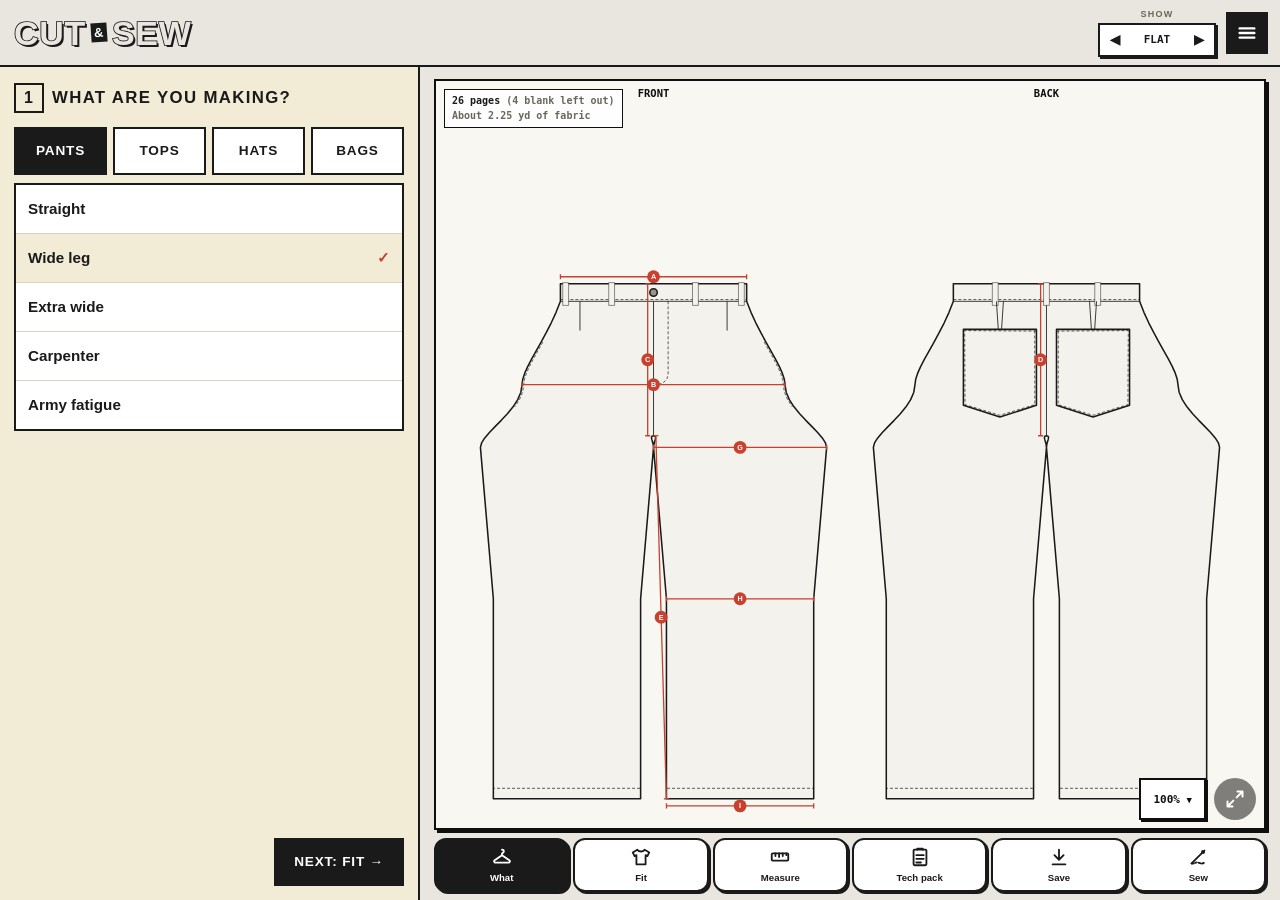
==== commit 8685fb24: "Cut and Sew: Fit and details now comes before Your measurements Co-Authored-By: Claude Sonnet 5.5 <n" ====
--- a/clothing-builder.html
+++ b/clothing-builder.html
@@ -321,8 +321,17 @@
       <div id="garments"></div>
     </section>
 
+    <section class="note" data-step="Fit">
+      <h2><b>2</b> Fit and details</h2>
+      <div id="fitBox">
+        <div class="group-name">Fit</div>
+        <div class="chips" id="fit"></div>
+      </div>
+      <div id="opts"></div>
+    </section>
+
     <section class="note" data-step="Measure">
-      <h2><b>2</b> Your measurements</h2>
+      <h2><b>3</b> Your measurements</h2>
       <div class="chips" id="units">
         <button type="button" class="chip" data-v="in" aria-pressed="true">Inches</button>
         <button type="button" class="chip" data-v="cm" aria-pressed="false">Centimeters</button>
@@ -332,17 +341,8 @@
         <div class="chips" id="sizes"></div>
       </div>
       <div class="fields" id="fields"></div>
-      <p class="meta">Measure your body with a soft tape, room to move gets added in the next step. Or match a piece you already own: tap "Measure a piece you own" up top.</p>
+      <p class="meta">Measure your body with a soft tape, the room to move you picked in the Fit step gets added to them. Or match a piece you already own: tap "Measure a piece you own" up top.</p>
       <p class="done-note" id="pmDone" hidden></p>
-    </section>
-
-    <section class="note" data-step="Fit">
-      <h2><b>3</b> Fit and details</h2>
-      <div id="fitBox">
-        <div class="group-name">Fit</div>
-        <div class="chips" id="fit"></div>
-      </div>
-      <div id="opts"></div>
     </section>
 
     <section class="note" data-step="Tech pack">
@@ -369,17 +369,11 @@
       </div>
       <div class="group-name">Main label</div><div class="chips" id="tpLabel"></div>
       <div class="group-name">Care label</div><div class="chips" id="tpCare"></div>
-      <div class="group-name">Print or embroidery</div><div class="chips" id="tpPrint"></div>
-      <div id="tpPrintBox">
-        <div class="fields three" style="margin-top:10px">
-          <div class="field"><label for="tp_printW">Width</label><div class="row"><input id="tp_printW" type="number" inputmode="decimal" step="0.25"><span class="unit">in</span></div></div>
-          <div class="field"><label for="tp_printH">Height</label><div class="row"><input id="tp_printH" type="number" inputmode="decimal" step="0.25"><span class="unit">in</span></div></div>
-          <div class="field"><label for="tp_printFrom" id="tpFromLabel">From the top</label><div class="row"><input id="tp_printFrom" type="number" inputmode="decimal" step="0.25"><span class="unit">in</span></div></div>
-        </div>
-        <div class="group-name">Method</div><div class="chips" id="tpMethod"></div>
-        <label class="filebtn" for="tpArt">Add your artwork (optional)</label><input id="tpArt" type="file" accept="image/*" class="hidefile"><span class="meta" id="tpArtName">Shows on the flats and the placement page.</span>
-        <p class="meta">Starting points only. Check them on a real garment, every body and every size is different.</p>
-      </div>
+      <div class="group-name">Print or embroidery</div>
+      <p class="meta">Add a placement for each spot that gets art. Front and back each get their own artwork, size and method.</p>
+      <div id="tpPlaces"></div>
+      <button type="button" class="btn" id="tpAddPlace" style="margin-top:10px">+ Add another placement (back, left chest...)</button>
+      <p class="meta">Starting points only. Check them on a real garment, every body and every size is different.</p>
       <details class="tpmore"><summary>Tolerances and sample size</summary>
         <div class="field" style="margin-top:10px"><label for="tpSample">Sample size name</label><div class="row"><input id="tpSample" type="text"></div><p>The size your measurements make. Leave it blank and we pick the closest size.</p></div>
         <div class="group-name">Tolerance (+/-) for each measurement</div>
@@ -499,7 +493,7 @@
 <li>Keep the tape level all the way around. Use a mirror, or better, have a friend do it.</li>
 <li>Stand relaxed, feet together, breathe normally. Do not suck in.</li>
 <li>Measure twice. If the two numbers are different, measure a third time.</li>
-<li>Each box in step 2 tells you exactly where that measurement goes.</li>
+<li>Each box in step 3 tells you exactly where that measurement goes.</li>
 </ul>
 <h4>Measuring a garment</h4>
 <svg class="lfig" viewBox="0 0 400 150" role="img" aria-label="A shirt laid flat with a tape across the chest and down the length">
@@ -569,7 +563,7 @@
 <li><b>Darts</b> are folded wedges. Sewing a dart takes out fabric at one end and leaves it at the other, so the fabric cups around the seat, the waist or the chest. Our pants use back darts.</li>
 <li><b>The crotch curve</b> is the deepest curve in clothes. The back curve is longer and deeper than the front because your seat needs more room.</li>
 <li><b>Pleats and gathers</b> fold or scrunch extra fabric into a smaller edge, like a pleat at the waist or elastic in a casing.</li>
-<li><b>Ease</b> is the extra room on top of your body measurements. Fitted, regular, relaxed and baggy in step 3 are different amounts of ease.</li>
+<li><b>Ease</b> is the extra room on top of your body measurements. Fitted, regular, relaxed and baggy in step 2 are different amounts of ease.</li>
 <li><b>Grain</b> is the direction of the threads. The blue arrow on each pattern piece goes parallel to the finished edge of the fabric, so the garment hangs straight and does not twist.</li>
 </ul>
 </article>
@@ -1975,7 +1969,7 @@
     mk.addEventListener('change', function () { try { localStorage.setItem(KEY, mk.checked ? '1' : '0'); } catch (e) {} });
     function flatsPng() {
       return new Promise(function (resolve, reject) {
-        var svg = flatsFileSVG(current.res, true), m = svg.match(/viewBox="[-\d.]+ [-\d.]+ ([\d.]+) ([\d.]+)"/);
+        var svg = flatsFileSVG(current.res, true, true), m = svg.match(/viewBox="[-\d.]+ [-\d.]+ ([\d.]+) ([\d.]+)"/);
         if (!m) { reject(new Error('no size')); return; }
         var ar = parseFloat(m[2]) / parseFloat(m[1]), W = 1400, pad = 70, iw = W - pad * 2, ih = Math.round(iw * ar), c = document.createElement('canvas');
         c.width = W; c.height = ih + pad * 2 + 40;
@@ -2029,7 +2023,10 @@
   // =====================================================================
   var TP_DEF = { style: '', num: '', season: '', brand: '', colorName: 'White', color: '#f4f2ec', fabric: '', content: '', weight: '', label: 'woven', care: 'side', print: 'none', printW: 10, printH: 12, printFrom: 3, method: 'screen', sampleName: '', notes: '', tol: {} };
   state.tp = Object.assign({}, TP_DEF, (function () { try { var t = JSON.parse(localStorage.getItem('nocivCutSewTP') || 'null'); return t || {}; } catch (e) { return {}; } })());
-  var tpArt = null; // artwork for the placement page (kept in memory only)
+  // Placements: each has its own spot, size, method and artwork (so the back can have art too). Old saved designs carry over as placement 1.
+  if (!Array.isArray(state.tp.places) || !state.tp.places.length) state.tp.places = [{ print: state.tp.print || 'none', printW: state.tp.printW || 10, printH: state.tp.printH || 12, printFrom: state.tp.printFrom || 3, method: state.tp.method || 'screen' }];
+  var tpArts = []; // artwork for each placement (kept in memory only)
+  function activePlaces() { var out = []; state.tp.places.forEach(function (pl, i) { if (pl.print && pl.print !== 'none') out.push(Object.assign({ i: i }, pl)); }); return out; }
   function saveTP() { try { localStorage.setItem('nocivCutSewTP', JSON.stringify(state.tp)); } catch (e) {} }
   var FAB = {
     tops: ['Cotton jersey', '100% cotton', '180 GSM'],
@@ -2328,14 +2325,14 @@
       if (c > 0) [1, -1].forEach(function (sg) { it.push(seg([[sg * W / 2, H - c], [sg * (W / 2 - c), H]], 'stitch')); });
     }
     // print or embroidery box
-    var pr = printBox(sp, side); if (pr) it.push({ k: 'print', r: pr });
+    activePlaces().forEach(function (pl) { var pr = printBox(sp, side, pl); if (pr) it.push({ k: 'print', r: pr, i: pl.i }); });
     return { items: it, G: G };
   }
   // Where the artwork sits on this flat, in inches. null if nothing here.
-  function printBox(sp, side) {
-    var p = state.tp.print, w = +state.tp.printW || 0, h = +state.tp.printH || 0, fr = +state.tp.printFrom || 0;
+  function printBox(sp, side, pl) {
+    var p = pl.print, w = +pl.printW || 0, h = +pl.printH || 0, fr = +pl.printFrom || 0;
     if (!p || p === 'none' || !w || !h) return null;
-    var front = { center: 1, left: 1, full: 1, leftleg: 1, frontc: 1 }[p], wantBack = { upper: 1, neck: 1, bpocket: 1 }[p];
+    var front = { center: 1, left: 1, full: 1, leftleg: 1, frontc: 1 }[p], wantBack = { upper: 1, neck: 1, bpocket: 1, fullback: 1 }[p];
     if ((side === 'back') !== !!wantBack) return null;
     if (sp.fam === 'tops') {
       if (p === 'left') return { x: 2.75, y: fr, w: w, h: h };
@@ -2362,7 +2359,7 @@
     items.forEach(function (i) {
       if (i.k === 'p') out.push('<path d="' + d(i.pts, i.closed) + '" fill="' + (i.fill ? F[i.fill] : 'none') + '" stroke="' + ink + '" stroke-width="' + pw(i.st) + '"' + (i.st === 'stitch' ? ' stroke-dasharray="' + (o.screen ? '3 2' : '0.06 0.04') + '"' : '') + ' stroke-linejoin="round"' + ns + '/>');
       else if (i.k === 'c') out.push('<circle cx="' + i.c[0] + '" cy="' + i.c[1] + '" r="' + i.r + '" fill="' + F[i.fill || 'body'] + '" stroke="' + ink + '" stroke-width="' + pw(i.st) + '"' + ns + '/>');
-      else if (i.k === 'print') out.push('<rect x="' + i.r.x + '" y="' + i.r.y + '" width="' + i.r.w + '" height="' + i.r.h + '" fill="' + (o.color ? 'rgba(255,255,255,.18)' : 'rgba(200,65,47,.10)') + '" stroke="#c8412f" stroke-width="' + pw('seam') + '" stroke-dasharray="' + (o.screen ? '4 3' : '0.1 0.06') + '"' + ns + '/>' + (o.art ? '<image href="' + o.art + '" x="' + i.r.x + '" y="' + i.r.y + '" width="' + i.r.w + '" height="' + i.r.h + '" preserveAspectRatio="xMidYMid meet"/>' : ''));
+      else if (i.k === 'print') out.push('<rect x="' + i.r.x + '" y="' + i.r.y + '" width="' + i.r.w + '" height="' + i.r.h + '" fill="' + (o.color ? 'rgba(255,255,255,.18)' : 'rgba(200,65,47,.10)') + '" stroke="#c8412f" stroke-width="' + pw('seam') + '" stroke-dasharray="' + (o.screen ? '4 3' : '0.1 0.06') + '"' + ns + '/>' + ((o.arts && o.arts[i.i]) ? '<image href="' + o.arts[i.i] + '" x="' + i.r.x + '" y="' + i.r.y + '" width="' + i.r.w + '" height="' + i.r.h + '" preserveAspectRatio="xMidYMid meet"/>' : ''));
     });
     return out.join('');
   }
@@ -2386,17 +2383,17 @@
     var T = tpBundle(res), bf = bboxItems(T.F.items), bb = bboxItems(T.B.items), gap = 4, pad = 2.5;
     var dx = -bf[0] + pad, dxB = dx + bf[2] + gap - bb[0], W = dxB + bb[2] + pad, top0 = Math.min(bf[1], bb[1]) - pad, H0 = Math.max(bf[3], bb[3]) + pad - top0, extra = H0 * 0.3, top = top0 - extra, H = H0 + extra;
     var col = state.tp.color, svg = '<svg xmlns="http://www.w3.org/2000/svg" viewBox="0 ' + top + ' ' + W + ' ' + H + '" preserveAspectRatio="xMidYMid meet">';
-    svg += '<g transform="translate(' + dx + ' 0)">' + itemsSVG(T.F.items, { screen: 1, color: col, art: tpArt }) + (state.flatDims !== false ? dimSVG(T.poms, 'front') : '') + '</g>';
-    svg += '<g transform="translate(' + dxB + ' 0)">' + itemsSVG(T.B.items, { screen: 1, color: col, art: tpArt }) + (state.flatDims !== false ? dimSVG(T.poms, 'back') : '') + '</g>';
+    svg += '<g transform="translate(' + dx + ' 0)">' + itemsSVG(T.F.items, { screen: 1, color: col, arts: tpArts }) + (state.flatDims !== false ? dimSVG(T.poms, 'front') : '') + '</g>';
+    svg += '<g transform="translate(' + dxB + ' 0)">' + itemsSVG(T.B.items, { screen: 1, color: col, arts: tpArts }) + (state.flatDims !== false ? dimSVG(T.poms, 'back') : '') + '</g>';
     var lab = function (x, str) { return '<text x="' + x + '" y="' + (top + 1.4) + '" font-size="0.9" font-weight="800" font-family="SF Mono,Menlo,Consolas,monospace" text-anchor="middle" fill="#0F0F0F">' + str + '</text>'; };
     svg += lab(dx + (bf[0] + bf[2]) / 2, 'FRONT') + lab(dxB + (bb[0] + bb[2]) / 2, 'BACK') + '</svg>';
     var host = document.createElement('div'); host.innerHTML = svg; return host.firstChild;
   }
   // Illustrator / Inkscape file: true scale, 1 unit = 1 inch
-  function flatsFileSVG(res, colored) {
+  function flatsFileSVG(res, colored, withArt) {
     var T = tpBundle(res), bf = bboxItems(T.F.items), bb = bboxItems(T.B.items), gap = 4, pad = 1;
     var dx = -bf[0] + pad, dxB = dx + bf[2] + gap - bb[0], top = Math.min(bf[1], bb[1]) - pad, W = dxB + bb[2] + pad, H = Math.max(bf[3], bb[3]) + pad - top;
-    var o = { color: colored ? state.tp.color : null };
+    var o = { color: colored ? state.tp.color : null, arts: withArt ? tpArts : null };
     return '<svg xmlns="http://www.w3.org/2000/svg" width="' + W.toFixed(2) + 'in" height="' + H.toFixed(2) + 'in" viewBox="0 ' + top.toFixed(3) + ' ' + W.toFixed(3) + ' ' + H.toFixed(3) + '"><title>' + escX(styleTitle()) + ' tech flats, true scale</title><g id="front" transform="translate(' + dx + ' 0)">' + itemsSVG(T.F.items, o) + '</g><g id="back" transform="translate(' + dxB + ' 0)">' + itemsSVG(T.B.items, o) + '</g></svg>';
   }
   function escX(s) { return String(s).replace(/&/g, '&amp;').replace(/</g, '&lt;').replace(/>/g, '&gt;').replace(/"/g, '&quot;'); }
@@ -2431,9 +2428,9 @@
       } else if (i.k === 'c') {
         var c = i.c, r = i.r, q = 0.5523 * r, P = function (x, y) { return n2(ox + x * k) + ' ' + n2(oy - y * k); };
         out.push(hexRGB(ink) + ' RG ' + PEN[i.st] + ' w [] 0 d ' + hexRGB(F[i.fill || 'body']) + ' rg ' + P(c[0] + r, c[1]) + ' m ' + P(c[0] + r, c[1] + q) + ' ' + P(c[0] + q, c[1] + r) + ' ' + P(c[0], c[1] + r) + ' c ' + P(c[0] - q, c[1] + r) + ' ' + P(c[0] - r, c[1] + q) + ' ' + P(c[0] - r, c[1]) + ' c ' + P(c[0] - r, c[1] - q) + ' ' + P(c[0] - q, c[1] - r) + ' ' + P(c[0], c[1] - r) + ' c ' + P(c[0] + q, c[1] - r) + ' ' + P(c[0] + r, c[1] - q) + ' ' + P(c[0] + r, c[1]) + ' c B');
-      } else if (i.k === 'print' && !o.noPrint) {
-        var R = i.r;
-        if (o.img) { var iw = o.img.w, ih = o.img.h, s2 = Math.min(R.w / iw, R.h / ih), dw = iw * s2, dh = ih * s2, x0 = R.x + (R.w - dw) / 2, y0 = R.y + (R.h - dh) / 2; out.push('q ' + n2(dw * k) + ' 0 0 ' + n2(dh * k) + ' ' + n2(ox + x0 * k) + ' ' + n2(oy - (y0 + dh) * k) + ' cm /Im1 Do Q'); }
+      } else if (i.k === 'print' && !o.noPrint && (o.only == null || o.only === i.i)) {
+        var R = i.r, im1 = o.imgs && o.imgs[i.i];
+        if (im1) { var iw = im1.w, ih = im1.h, s2 = Math.min(R.w / iw, R.h / ih), dw = iw * s2, dh = ih * s2, x0 = R.x + (R.w - dw) / 2, y0 = R.y + (R.h - dh) / 2; out.push('q ' + n2(dw * k) + ' 0 0 ' + n2(dh * k) + ' ' + n2(ox + x0 * k) + ' ' + n2(oy - (y0 + dh) * k) + ' cm /Im' + (i.i + 1) + ' Do Q'); }
         out.push('0.784 0.255 0.184 RG 0.8 w [3 2] 0 d ' + X([R.x, R.y + R.h]) + ' ' + n2(R.w * k) + ' ' + n2(R.h * k) + ' re S');
       }
     });
@@ -2460,7 +2457,7 @@
   function makePdfImg(pages) {
     var enc = new TextEncoder(), parts = [], offs = [], len = 0;
     function add(x) { var b = typeof x === 'string' ? enc.encode(x) : x; parts.push(b); len += b.length; }
-    var n = 4; pages.forEach(function (p) { p._pg = ++n; p._ct = ++n; if (p.img) p._im = ++n; });
+    var n = 4; pages.forEach(function (p) { p._pg = ++n; p._ct = ++n; p._ims = []; (p.imgs || []).forEach(function (im, k) { if (im) p._ims.push({ k: k, o: ++n, im: im }); }); });
     add('%PDF-1.4\n');
     function obj(i, body) { offs[i] = len; add(i + ' 0 obj\n' + body + '\nendobj\n'); }
     obj(1, '<< /Type /Catalog /Pages 2 0 R >>');
@@ -2469,9 +2466,9 @@
     obj(4, '<< /Type /Font /Subtype /Type1 /BaseFont /Helvetica-Bold /Encoding /WinAnsiEncoding >>');
     pages.forEach(function (p) {
       var c = enc.encode(p.content);
-      obj(p._pg, '<< /Type /Page /Parent 2 0 R /MediaBox [0 0 ' + n2(p.w * 72) + ' ' + n2(p.h * 72) + '] /Resources << /Font << /F1 3 0 R /F2 4 0 R >>' + (p.img ? ' /XObject << /Im1 ' + p._im + ' 0 R >>' : '') + ' >> /Contents ' + p._ct + ' 0 R >>');
+      obj(p._pg, '<< /Type /Page /Parent 2 0 R /MediaBox [0 0 ' + n2(p.w * 72) + ' ' + n2(p.h * 72) + '] /Resources << /Font << /F1 3 0 R /F2 4 0 R >>' + (p._ims.length ? ' /XObject << ' + p._ims.map(function (q) { return '/Im' + (q.k + 1) + ' ' + q.o + ' 0 R'; }).join(' ') + ' >>' : '') + ' >> /Contents ' + p._ct + ' 0 R >>');
       obj(p._ct, '<< /Length ' + c.length + ' >>\nstream\n' + p.content + '\nendstream');
-      if (p.img) { offs[p._im] = len; add(p._im + ' 0 obj\n<< /Type /XObject /Subtype /Image /Width ' + p.img.pw + ' /Height ' + p.img.ph + ' /ColorSpace /DeviceRGB /BitsPerComponent 8 /Filter /DCTDecode /Length ' + p.img.bytes.length + ' >>\nstream\n'); add(p.img.bytes); add('\nendstream\nendobj\n'); }
+      p._ims.forEach(function (q) { offs[q.o] = len; add(q.o + ' 0 obj\n<< /Type /XObject /Subtype /Image /Width ' + q.im.pw + ' /Height ' + q.im.ph + ' /ColorSpace /DeviceRGB /BitsPerComponent 8 /Filter /DCTDecode /Length ' + q.im.bytes.length + ' >>\nstream\n'); add(q.im.bytes); add('\nendstream\nendobj\n'); });
     });
     var xref = len, x = 'xref\n0 ' + (n + 1) + '\n0000000000 65535 f \n';
     for (var i = 1; i <= n; i++) x += ('0000000000' + offs[i]).slice(-10) + ' 00000 n \n';
@@ -2512,10 +2509,10 @@
     } else {
       d.push('Two body panels' + (sp.depth ? ' with boxed corners (' + frac(sp.depth) + ' in gusset)' : '') + '.'); d.push('Two straps, 1 1/4 in finished, sewn in 3 in from each side seam, box X stitched.'); d.push('Top hem turned 1/2 in then 1 in, two rows of topstitching.'); if (sp.tpock) d.push('Inside patch pocket.');
     }
-    if (state.tp.print !== 'none') d.push(PRINT_NAMES[state.tp.print] + ' ' + METHOD_NAMES[state.tp.method].toLowerCase() + ', ' + frac(+state.tp.printW) + ' x ' + frac(+state.tp.printH) + ' in.');
+    activePlaces().forEach(function (pl) { d.push(PRINT_NAMES[pl.print] + ' ' + METHOD_NAMES[pl.method].toLowerCase() + ', ' + frac(+pl.printW) + ' x ' + frac(+pl.printH) + ' in.'); });
     return d;
   }
-  var PRINT_NAMES = { none: 'None', center: 'Center chest', left: 'Left chest', full: 'Full front', upper: 'Upper back', neck: 'Back neck', leftleg: 'Left leg', bpocket: 'Back pocket', frontc: 'Front center' };
+  var PRINT_NAMES = { none: 'None', center: 'Center chest', left: 'Left chest', full: 'Full front', upper: 'Upper back', fullback: 'Full back', neck: 'Back neck', leftleg: 'Left leg', bpocket: 'Back pocket', frontc: 'Front center' };
   var METHOD_NAMES = { screen: 'Screen print', emb: 'Embroidery', dtg: 'DTG print', dtf: 'DTF transfer' };
   function construction(sp) {
     var f = sp.fam, c = [];
@@ -2559,11 +2556,12 @@
     if (state.tp.label === 'woven') r.push(['Main label', 'Woven label', 'Your brand', f === 'pants' ? 'Inside back waistband, center' : 'Center back neck']);
     if (state.tp.label === 'printed') r.push(['Main label', 'Printed (tagless) heat transfer', 'Your brand', f === 'pants' ? 'Inside back waistband' : 'Inside center back neck']);
     r.push(['Care label', 'Fiber content, care, country of origin, RN or company name', 'White', state.tp.care === 'side' ? 'Wearer\'s left side seam, 3 in above the hem' : (f === 'pants' ? 'Inside back waistband' : 'Center back neck, under the main label')]);
-    if (state.tp.print !== 'none') r.push(['Artwork', METHOD_NAMES[state.tp.method], '', PRINT_NAMES[state.tp.print] + ', ' + frac(+state.tp.printW) + ' x ' + frac(+state.tp.printH) + ' in']);
+    activePlaces().forEach(function (pl) { r.push(['Artwork', METHOD_NAMES[pl.method], '', PRINT_NAMES[pl.print] + ', ' + frac(+pl.printW) + ' x ' + frac(+pl.printH) + ' in']); });
     return r;
   }
   // ---------- the pages ----------
-  function tpPages(res, img) {
+  function tpPages(res, imgs) {
+    imgs = imgs || [];
     var TB = tpBundle(res), sp = TB.sp, W = 11, H = 8.5, PW = W * 72, PH = H * 72, M = 36, pages = [], today = new Date().toISOString().slice(0, 10);
     var garment = nameOf(state.g) + (famOf(state.g) === 'tops' || famOf(state.g) === 'pants' ? ', ' + state.fit + ' fit' : '');
     function frame(title) {
@@ -2574,13 +2572,13 @@
       o.push('0.4 g ' + T(M, M - 14, 7, 'Made free at nociv.co   |   ' + garment + '   |   Units: ' + (state.units === 'cm' ? 'centimeters' : 'inches') + '   |   ' + today));
       return o;
     }
-    function done(o, imgUse) { pages.push({ w: W, h: H, content: o.join('\n'), img: imgUse ? img : null }); }
+    function done(o, imgUse) { pages.push({ w: W, h: H, content: o.join('\n'), imgs: imgUse ? (imgUse === true ? imgs : imgUse) : null }); }
     function cell(o, x, y, w, label, val) { o.push('0.42 g ' + T(x, y, 7, label.toUpperCase(), true)); wrapText(String(val || '-'), Math.floor(w / 5.2)).slice(0, 3).forEach(function (l, i) { o.push('0 g ' + T(x, y - 11 - i * 11, 9.5, l, i === 0)); }); }
     // 1. cover
     var o = frame('Cover'), col = state.tp.color;
     var fb = fitBox(TB.F.items, M + 10, M + 20, 340, PH - 2 * M - 70);
-    o.push(pdfDraw(TB.F.items, fb.ox, fb.oy, fb.k, { color: col, img: img }));
-    var bb2 = fitBox(TB.B.items, M + 360, M + 20, 120, 150); o.push(pdfDraw(TB.B.items, bb2.ox, bb2.oy, bb2.k, { color: col, img: img }));
+    o.push(pdfDraw(TB.F.items, fb.ox, fb.oy, fb.k, { color: col, imgs: imgs }));
+    var bb2 = fitBox(TB.B.items, M + 360, M + 20, 120, 150); o.push(pdfDraw(TB.B.items, bb2.ox, bb2.oy, bb2.k, { color: col, imgs: imgs }));
     o.push('0.4 g ' + T(M + 405, M + 12, 7, 'BACK', true));
     var x0 = PW - M - 215, y0 = PH - M - 52;
     [['Style', state.tp.style || nameOf(state.g)], ['Style number', state.tp.num], ['Season', state.tp.season], ['Brand', state.tp.brand], ['Garment', garment], ['Sample size', sampleName()], ['Fabric', tpVal('fabric') + ', ' + tpVal('content') + ', ' + tpVal('weight')], ['Colorway', state.tp.colorName + '  ' + col.toUpperCase()], ['Sizes', SIZES[famOf(state.g)] ? Object.keys(SIZES[famOf(state.g)]).join(' ') : 'One size'], ['Date', today]].forEach(function (r, i) { cell(o, x0, y0 - i * 42, 230, r[0], r[1]); });
@@ -2590,7 +2588,7 @@
     o = frame('Flats');
     var bw = (PW - 2 * M - 40) / 2, bh = PH - 2 * M - 170;
     var f1 = fitBox(TB.F.items, M + 10, M + 130, bw, bh), f2 = fitBox(TB.B.items, M + 30 + bw, M + 130, bw, bh);
-    o.push(pdfDraw(TB.F.items, f1.ox, f1.oy, f1.k, { noPrint: 0, img: img })); o.push(pdfDraw(TB.B.items, f2.ox, f2.oy, f2.k, { img: img }));
+    o.push(pdfDraw(TB.F.items, f1.ox, f1.oy, f1.k, { noPrint: 0, imgs: imgs })); o.push(pdfDraw(TB.B.items, f2.ox, f2.oy, f2.k, { imgs: imgs }));
     o.push('0 g ' + T(M + 10, PH - M - 40, 9, 'FRONT', true) + ' ' + T(M + 30 + bw, PH - M - 40, 9, 'BACK', true));
     var yy = M + 112; o.push('0 g ' + T(M + 10, yy, 9, 'DETAILS', true)); yy -= 13;
     details(sp).forEach(function (d, i) { wrapText((i + 1) + '. ' + d, 150).forEach(function (l) { o.push('0 g ' + T(M + 10, yy, 8.5, l)); yy -= 11; }); });
@@ -2647,15 +2645,19 @@
     STEPS[famOf(state.g)](Object.assign({ cut: state.g }, state.o)).slice(2).forEach(function (s, i) { wrapText(s, 150).forEach(function (l, j) { o.push('0 g ' + T(M + 6, cy, 8.5, (j ? '    ' : (i + 1) + '. ') + l)); cy -= 10.5; }); cy -= 2; });
     cy -= 6; o.push('0.3 g ' + T(M, cy, 7.5, 'Stitch types and stitches per inch are common industry starting points. Confirm with your factory, they may use different machines.'));
     done(o);
-    // 7. artwork placement
-    var side = { upper: 1, neck: 1, bpocket: 1 }[state.tp.print] ? 'back' : 'front', items = side === 'back' ? TB.B.items : TB.F.items, pr = printBox(sp, side);
-    if (pr) {
-      o = frame('Artwork placement');
-      var pf = fitBox(items, M + 10, M + 30, 430, PH - 2 * M - 80); o.push(pdfDraw(items, pf.ox, pf.oy, pf.k, { img: img }));
-      var px = PW - M - 260, py = PH - M - 60;
-      [['Placement', PRINT_NAMES[state.tp.print]], ['Method', METHOD_NAMES[state.tp.method]], ['Artwork size', frac(+state.tp.printW) + ' in wide x ' + frac(+state.tp.printH) + ' in tall'], ['Position', sp.fam === 'tops' ? (state.tp.print === 'left' ? 'Top edge ' + frac(+state.tp.printFrom) + ' in below the high point shoulder, left edge 2 3/4 in from center front (wearer\'s left chest)' : state.tp.print === 'neck' ? 'Top edge ' + frac(+state.tp.printFrom) + ' in below the back neck seam, centered' : 'Top edge ' + frac(+state.tp.printFrom) + ' in below the high point shoulder, centered on the garment') : 'Top edge ' + frac(+state.tp.printFrom) + ' in below the reference point shown, centered'], ['Artwork file', img ? 'Shown in the box. Send the full resolution file with this pack.' : 'Send the artwork file with this pack.']].forEach(function (r, i) { cell(o, px, py - i * 52, 260, r[0], r[1]); });
-      done(o, true);
-    }
+    // 7. artwork placement: one page for each placement, front or back
+    var places = activePlaces();
+    places.forEach(function (pl, n) {
+      var side = { upper: 1, neck: 1, bpocket: 1, fullback: 1 }[pl.print] ? 'back' : 'front', items = side === 'back' ? TB.B.items : TB.F.items, pr = printBox(sp, side, pl);
+      if (!pr) return;
+      o = frame('Artwork placement' + (places.length > 1 ? ' ' + (n + 1) + ' of ' + places.length : '') + ', ' + side);
+      var one = []; one[pl.i] = imgs[pl.i] || null;
+      var pf = fitBox(items, M + 10, M + 30, 430, PH - 2 * M - 80); o.push(pdfDraw(items, pf.ox, pf.oy, pf.k, { imgs: one, only: pl.i }));
+      var px = PW - M - 260, py = PH - M - 60, fr = frac(+pl.printFrom);
+      var pos = sp.fam === 'tops' ? (pl.print === 'left' ? 'Top edge ' + fr + ' in below the high point shoulder, left edge 2 3/4 in from center front (wearer\'s left chest)' : pl.print === 'neck' ? 'Top edge ' + fr + ' in below the back neck seam, centered' : 'Top edge ' + fr + ' in below the high point shoulder, centered on the garment') : 'Top edge ' + fr + ' in below the reference point shown, centered';
+      [['Placement', PRINT_NAMES[pl.print]], ['Method', METHOD_NAMES[pl.method]], ['Artwork size', frac(+pl.printW) + ' in wide x ' + frac(+pl.printH) + ' in tall'], ['Position', pos], ['Artwork file', imgs[pl.i] ? 'Shown in the box. Send the full resolution file with this pack.' : 'Send the artwork file with this pack.']].forEach(function (r, i) { cell(o, px, py - i * 52, 260, r[0], r[1]); });
+      done(o, one);
+    });
     // 8. notes + approvals
     o = frame('Notes + approvals'); var ny = PH - M - 50;
     o.push('0 g ' + T(M, ny, 9, 'NOTES FOR THE FACTORY', true)); ny -= 14;
@@ -2669,16 +2671,20 @@
   }
   // Artwork for the PDF: re-encode to JPEG on a white background
   function artForPdf(done2) {
-    if (!tpArt) return done2(null);
-    var im = new Image(); im.onload = function () {
-      var k = Math.min(1, 1600 / Math.max(im.width, im.height)), c = document.createElement('canvas'); c.width = Math.round(im.width * k); c.height = Math.round(im.height * k);
-      var g = c.getContext('2d'); g.fillStyle = '#fff'; g.fillRect(0, 0, c.width, c.height); g.drawImage(im, 0, 0, c.width, c.height);
-      c.toBlob(function (b) { b.arrayBuffer().then(function (ab) { done2({ bytes: new Uint8Array(ab), pw: c.width, ph: c.height, w: c.width, h: c.height }); }); }, 'image/jpeg', 0.9);
-    }; im.onerror = function () { done2(null); }; im.src = tpArt;
+    var out = [], todo = 0, left = 0;
+    tpArts.forEach(function (src, i) {
+      if (!src) return; todo++; left++;
+      var im = new Image(); im.onload = function () {
+        var k = Math.min(1, 1600 / Math.max(im.width, im.height)), c = document.createElement('canvas'); c.width = Math.round(im.width * k); c.height = Math.round(im.height * k);
+        var g = c.getContext('2d'); g.fillStyle = '#fff'; g.fillRect(0, 0, c.width, c.height); g.drawImage(im, 0, 0, c.width, c.height);
+        c.toBlob(function (b) { b.arrayBuffer().then(function (ab) { out[i] = { bytes: new Uint8Array(ab), pw: c.width, ph: c.height, w: c.width, h: c.height }; if (!--left) done2(out); }); }, 'image/jpeg', 0.9);
+      }; im.onerror = function () { out[i] = null; if (!--left) done2(out); }; im.src = src;
+    });
+    if (!todo) done2([]);
   }
   // ---------- Tech pack step UI ----------
   var PRINTS = {
-    tops: [['none', 'None'], ['center', 'Center chest', 10, 12, 3], ['left', 'Left chest', 3.5, 3.5, 7], ['full', 'Full front', 12, 14, 3], ['upper', 'Upper back', 12, 4, 2.5], ['neck', 'Back neck', 3, 1.5, 1]],
+    tops: [['none', 'None'], ['center', 'Center chest', 10, 12, 3], ['left', 'Left chest', 3.5, 3.5, 7], ['full', 'Full front', 12, 14, 3], ['upper', 'Upper back', 12, 4, 2.5], ['fullback', 'Full back', 12, 14, 3], ['neck', 'Back neck', 3, 1.5, 1]],
     pants: [['none', 'None'], ['leftleg', 'Left leg', 3, 10, 4], ['bpocket', 'Back pocket', 3, 3, 1.5]],
     hats: [['none', 'None'], ['frontc', 'Front center', 2.5, 1.5, 0]],
     bags: [['none', 'None'], ['frontc', 'Front center', 8, 8, 4]]
@@ -2691,17 +2697,12 @@
       tpInput('tpStyle', 'style', nameOf(state.g)); tpInput('tpNum', 'num', 'NC-001'); tpInput('tpSeason', 'season', 'Spring 2027'); tpInput('tpBrand', 'brand', 'Your brand');
       tpInput('tpFabric', 'fabric', FAB[fam][0]); tpInput('tpContent', 'content', FAB[fam][1]); tpInput('tpWeight', 'weight', FAB[fam][2]);
       tpInput('tpColorName', 'colorName'); tpInput('tpNotes', 'notes', 'Anything else: wash, special trims, packing, deadlines.'); tpInput('tpSample', 'sampleName', sampleName());
-      ['printW', 'printH', 'printFrom'].forEach(function (k) { var e = $('tp_' + k); e.value = state.tp[k]; e.oninput = function () { var v = parseFloat(e.value); if (!isNaN(v)) { state.tp[k] = v; saveTP(); renderSoon(); } }; });
       $('tpColor').value = state.tp.color; $('tpColor').oninput = function () { state.tp.color = $('tpColor').value; saveTP(); buildTP(true); renderSoon(); };
     }
     chipsFrom($('tpColors'), SWATCH.map(function (s) { return [s[1], '<span class="swc" style="background:' + s[1] + '"></span>' + s[0]]; }), state.tp.color, function (v) { var s = SWATCH.filter(function (x) { return x[1] === v; })[0]; state.tp.color = v; state.tp.colorName = s[0]; $('tpColor').value = v; $('tpColorName').value = s[0]; saveTP(); buildTP(true); render(); });
     chipsFrom($('tpLabel'), [['woven', 'Woven label'], ['printed', 'Printed, tagless'], ['none', 'None']], state.tp.label, function (v) { state.tp.label = v; saveTP(); buildTP(true); render(); });
     chipsFrom($('tpCare'), [['side', 'Left side seam'], ['neck', fam === 'pants' ? 'Back waistband' : 'Back neck']], state.tp.care, function (v) { state.tp.care = v; saveTP(); buildTP(true); render(); });
-    var pl = PRINTS[fam]; if (!pl.some(function (p) { return p[0] === state.tp.print; })) state.tp.print = 'none';
-    chipsFrom($('tpPrint'), pl.map(function (x) { return [x[0], x[1]]; }), state.tp.print, function (v) { var p = pl.filter(function (x) { return x[0] === v; })[0]; state.tp.print = v; if (p[2]) { state.tp.printW = p[2]; state.tp.printH = p[3]; state.tp.printFrom = fam === 'hats' ? Math.max(0.5, Math.round((current.res.spec.crown - (current.res.spec.cuff || 0) + 1) * 4) / 4) : p[4]; } saveTP(); buildTP(); render(); });
-    $('tpPrintBox').hidden = state.tp.print === 'none';
-    $('tpFromLabel').textContent = fam === 'tops' ? (state.tp.print === 'neck' ? 'Below the back neck seam' : 'Below the high point shoulder') : fam === 'pants' ? (state.tp.print === 'bpocket' ? 'Below the top of the pocket' : 'Below the waistband') : fam === 'hats' ? 'Below the top of the crown' : 'Below the top edge';
-    chipsFrom($('tpMethod'), [['screen', 'Screen print'], ['emb', 'Embroidery'], ['dtg', 'DTG'], ['dtf', 'DTF']], state.tp.method, function (v) { state.tp.method = v; saveTP(); buildTP(true); });
+    buildPlaces();
     // tolerances
     if (current) {
       var list = poms(current.res.spec, flatGeo(current.res.spec)), box = $('tpTol'); box.innerHTML = '';
@@ -2715,9 +2716,59 @@
       });
     }
   }
-  $('tpArt').addEventListener('change', function (e) {
-    var f = e.target.files[0]; e.target.value = ''; if (!f) return;
-    window.nocivCrop(f, { title: 'Crop your artwork', aspects: [['free', 'Free'], ['orig', 'Original'], [1, 'Square'], [4 / 5, '4:5'], [3 / 2, '3:2']], maxPx: 2000 }).then(function (c) { if (!c) return; tpArt = c.toDataURL('image/png'); $('tpArtName').textContent = f.name; render(); });
+  // ---------- placements: each spot that gets print or embroidery ----------
+  var MAX_PLACES = 4;
+  function fromLabel(fam, print) { return fam === 'tops' ? (print === 'neck' ? 'Below the back neck seam' : 'Below the high point shoulder') : fam === 'pants' ? (print === 'bpocket' ? 'Below the top of the pocket' : 'Below the waistband') : fam === 'hats' ? 'Below the top of the crown' : 'Below the top edge'; }
+  function buildPlaces() {
+    var fam = famOf(state.g), list = PRINTS[fam], box = $('tpPlaces'); box.innerHTML = '';
+    state.tp.places.forEach(function (pl) { if (!list.some(function (x) { return x[0] === pl.print; })) pl.print = 'none'; });
+    state.tp.places.forEach(function (pl, i) {
+      var wrap = document.createElement('div'); wrap.className = 'tpplace'; wrap.style.cssText = 'border-top:2px solid #1a1a1a;padding-top:10px;margin-top:12px';
+      var head = document.createElement('div'); head.style.cssText = 'display:flex;justify-content:space-between;align-items:center;gap:8px';
+      head.innerHTML = '<b>Placement ' + (i + 1) + '</b>'; 
+      if (state.tp.places.length > 1) { var rm = document.createElement('button'); rm.type = 'button'; rm.className = 'chip'; rm.textContent = 'Remove'; rm.onclick = function () { state.tp.places.splice(i, 1); tpArts.splice(i, 1); saveTP(); buildPlaces(); render(); }; head.appendChild(rm); }
+      wrap.appendChild(head);
+      var chips = document.createElement('div'); chips.className = 'chips'; wrap.appendChild(chips);
+      chipsFrom(chips, list.map(function (x) { return [x[0], x[1]]; }), pl.print, function (v) {
+        var p = list.filter(function (x) { return x[0] === v; })[0]; pl.print = v;
+        if (p[2]) { pl.printW = p[2]; pl.printH = p[3]; pl.printFrom = fam === 'hats' ? Math.max(0.5, Math.round((current.res.spec.crown - (current.res.spec.cuff || 0) + 1) * 4) / 4) : p[4]; }
+        saveTP(); buildPlaces(); render();
+      });
+      if (pl.print !== 'none') {
+        var f = document.createElement('div'); f.className = 'fields three'; f.style.marginTop = '10px';
+        [['printW', 'Width'], ['printH', 'Height'], ['printFrom', fromLabel(fam, pl.print)]].forEach(function (k) {
+          var d = document.createElement('div'); d.className = 'field'; d.innerHTML = '<label></label><div class="row"><input type="number" inputmode="decimal" step="0.25"><span class="unit">in</span></div>';
+          d.querySelector('label').textContent = k[1]; var e = d.querySelector('input'); e.value = pl[k[0]];
+          e.oninput = function () { var v = parseFloat(e.value); if (!isNaN(v)) { pl[k[0]] = v; saveTP(); renderSoon(); } };
+          f.appendChild(d);
+        });
+        wrap.appendChild(f);
+        var mg = document.createElement('div'); mg.className = 'group-name'; mg.textContent = 'Method'; wrap.appendChild(mg);
+        var mc = document.createElement('div'); mc.className = 'chips'; wrap.appendChild(mc);
+        chipsFrom(mc, [['screen', 'Screen print'], ['emb', 'Embroidery'], ['dtg', 'DTG'], ['dtf', 'DTF']], pl.method, function (v) { pl.method = v; saveTP(); buildPlaces(); });
+        var lab = document.createElement('label'); lab.className = 'filebtn'; lab.textContent = tpArts[i] ? 'Change artwork' : 'Add your artwork (optional)';
+        var inp = document.createElement('input'); inp.type = 'file'; inp.accept = 'image/*'; inp.className = 'hidefile'; lab.appendChild(inp);
+        var nm = document.createElement('span'); nm.className = 'meta'; nm.textContent = tpArts[i] ? 'Artwork added. It shows on the flats and the placement page.' : 'Shows on the flats and the placement page.';
+        inp.addEventListener('change', function (e) {
+          var file = e.target.files[0]; e.target.value = ''; if (!file) return;
+          window.nocivCrop(file, { title: 'Crop your artwork', aspects: [['free', 'Free'], ['orig', 'Original'], [1, 'Square'], [4 / 5, '4:5'], [3 / 2, '3:2']], maxPx: 2000 }).then(function (c) { if (!c) return; tpArts[i] = c.toDataURL('image/png'); nm.textContent = file.name; lab.firstChild.nodeValue = 'Change artwork'; render(); });
+        });
+        wrap.appendChild(lab); wrap.appendChild(nm);
+      }
+      box.appendChild(wrap);
+    });
+    $('tpAddPlace').hidden = state.tp.places.length >= MAX_PLACES;
+    $('tpAddPlace').textContent = state.tp.places.length >= 1 && state.tp.places[0].print === 'none' ? '+ Add another placement' : '+ Add another placement (back, left chest...)';
+  }
+  $('tpAddPlace').addEventListener('click', function () {
+    if (state.tp.places.length >= MAX_PLACES) return;
+    var fam = famOf(state.g), list = PRINTS[fam], first = state.tp.places.map(function (p) { return p.print; });
+    // suggest the first spot not used yet, back first for tops so the back is not forgotten
+    var pref = fam === 'tops' ? ['upper', 'center', 'left', 'full', 'fullback', 'neck'] : list.map(function (x) { return x[0]; }).filter(function (x) { return x !== 'none'; });
+    var pick = pref.filter(function (v) { return first.indexOf(v) < 0 && list.some(function (x) { return x[0] === v; }); })[0] || 'none';
+    var p = list.filter(function (x) { return x[0] === pick; })[0], np = { print: pick, printW: p && p[2] || 10, printH: p && p[3] || 12, printFrom: p && p[4] != null ? p[4] : 3, method: state.tp.places[0].method || 'screen' };
+    if (fam === 'hats' && p && p[2]) np.printFrom = Math.max(0.5, Math.round((current.res.spec.crown - (current.res.spec.cuff || 0) + 1) * 4) / 4);
+    state.tp.places.push(np); saveTP(); buildPlaces(); render();
   });
 
   // =====================================================================
@@ -2890,7 +2941,7 @@
     $('pmContrast').onclick = function () { PM.contrast = !PM.contrast; $('pmCanvas').style.filter = PM.contrast ? 'contrast(1.7) saturate(0.4)' : ''; this.setAttribute('aria-pressed', String(PM.contrast)); };
     $('pmFitBtn').onclick = function () { PM.zoom = 1; PM.cx = PM.cy = null; pmFit(); pmDraw(); };
     $('pmPaper').querySelectorAll('[data-v]').forEach(function (b) { b.onclick = function () { PM.paper = b.dataset.v; $('pmPaper').querySelectorAll('[data-v]').forEach(function (o) { o.setAttribute('aria-pressed', String(o === b)); }); if (PM.img) pmDraw(); }; });
-    $('pmUse').onclick = function () { var r = pmCombined().r; if (!r) return; pmApply(r); pmClose(); var msg = $('pmDone'); msg.hidden = false; msg.textContent = 'Done. Your ' + nameOf(state.g).toLowerCase() + ' pattern and tech pack now come out the same size as the piece you measured, with the ' + (famOf(state.g) === 'tops' || famOf(state.g) === 'pants' ? state.fit + ' fit you picked' : 'style you picked') + '. Check one number with a tape measure before you cut fabric.'; if (window.nocivSteps) window.nocivSteps.show(1, true); };
+    $('pmUse').onclick = function () { var r = pmCombined().r; if (!r) return; pmApply(r); pmClose(); var msg = $('pmDone'); msg.hidden = false; msg.textContent = 'Done. Your ' + nameOf(state.g).toLowerCase() + ' pattern and tech pack now come out the same size as the piece you measured, with the ' + (famOf(state.g) === 'tops' || famOf(state.g) === 'pants' ? state.fit + ' fit you picked' : 'style you picked') + '. Check one number with a tape measure before you cut fabric.'; if (window.nocivSteps) window.nocivSteps.show(2, true); };
     window.addEventListener('resize', function () { if (!$('pm').hidden && PM.img) { pmFit(); pmDraw(); } });
   })();
   window.__pm = { PM: PM, combined: pmCombined, switchSide: pmSwitch, results: pmResults, apply: pmApply, H: pmH, map: hmap, draw: function () { pmFit(); pmDraw(); } };
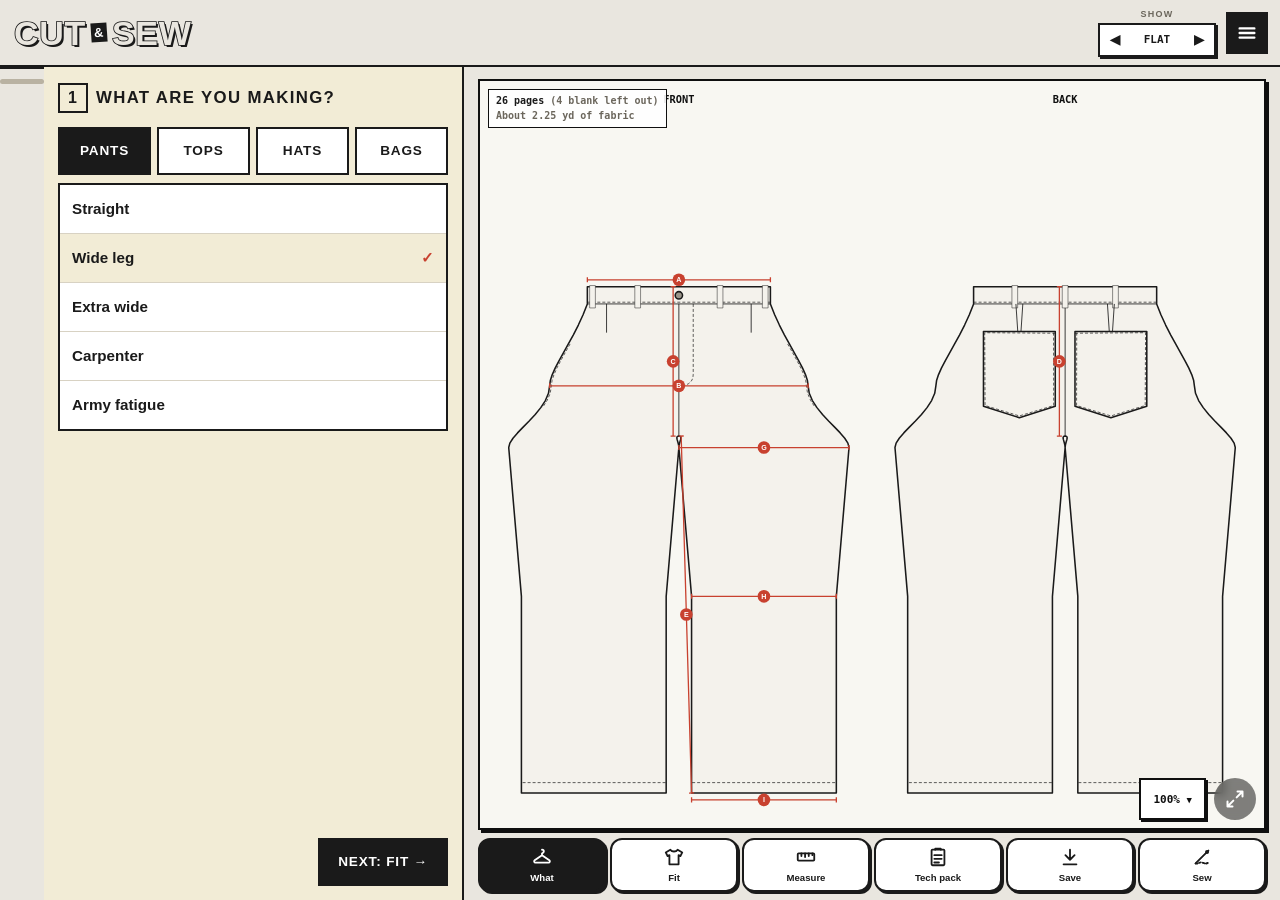
==== commit 2805c5c1: "Cut and Sew: console grip Co-Authored-By: Claude Sonnet 5.5 <noreply@anthropic.com> Claude-Session: " ====
--- a/clothing-builder.html
+++ b/clothing-builder.html
@@ -274,6 +274,33 @@
     .cslogo { font-size: 34px; }
   }
   @media (max-height: 620px) and (max-width: 899px) { .app.stepped .grid > section.note.on { flex-basis: 50%; } .app.stepped .preview-col > nav.steps button { font-size: 0; gap: 0; } }
+/*NV-CSS-START nociv shared: console grip, slide-up sheets, press feel (one source, copied into each tool)*/
+:root{--nv-ease:cubic-bezier(.2,.8,.2,1);--nv-spring:cubic-bezier(.34,1.4,.5,1)}
+.nv-grip{position:sticky;top:0;z-index:6;height:28px;flex:none;display:grid;place-items:center;touch-action:none;cursor:grab;background:inherit;-webkit-tap-highlight-color:transparent}
+.nv-grip::before{content:"";width:44px;height:5px;border-radius:3px;background:#b9b2a2;transition:transform .2s var(--nv-spring),background .2s}
+.nv-grip:active::before{transform:scaleX(1.25);background:#1a1a1a}
+.nv-sheet{position:fixed;inset:0;z-index:20000;display:flex;flex-direction:column;justify-content:flex-end;pointer-events:none}
+.nv-sheet .nv-scrim{position:absolute;inset:0;background:rgba(20,18,12,.38);opacity:0;transition:opacity .25s}
+.nv-sheet .nv-card{position:relative;background:#f8f4e8;color:#1a1a1a;border-top:3px solid #1a1a1a;border-radius:22px 22px 0 0;padding:6px 16px calc(18px + env(safe-area-inset-bottom));max-height:86dvh;overflow-y:auto;overscroll-behavior:contain;transform:translateY(105%);transition:transform .4s var(--nv-spring);box-shadow:0 -10px 30px rgba(0,0,0,.22);font-family:inherit}
+.nv-sheet.on{pointer-events:auto}.nv-sheet.on .nv-scrim{opacity:1}.nv-sheet.on .nv-card{transform:none}
+.nv-sheet .nv-grab{width:44px;height:5px;border-radius:3px;background:#b9b2a2;margin:6px auto 10px;touch-action:none}
+.nv-sheet h3{margin:0 0 10px;font-size:1.05rem;letter-spacing:.08em;text-transform:uppercase}
+.nv-row{display:flex;flex-wrap:wrap;gap:8px 10px;align-items:flex-start;padding:10px 0;border-top:1.5px dashed rgba(29,28,26,.2)}
+.nv-row:first-of-type{border-top:0}
+.nv-row i{flex:none;width:22px;height:22px;border-radius:50%;display:grid;place-items:center;font-style:normal;font-weight:900;font-size:.8rem;color:#fff;background:#3f8a4a}
+.nv-row.warn i{background:#c8412f}
+.nv-row div{flex:1 1 calc(100% - 40px);min-width:0;font-size:.9rem;line-height:1.35}
+.nv-row button{flex:none;margin-left:32px;width:auto!important;padding:8px 12px!important;font-size:.8rem!important;font-weight:900;border:2px solid #1a1a1a;background:#fff;color:#1a1a1a;cursor:pointer}
+@media (prefers-reduced-motion:reduce){.nv-sheet .nv-card,.nv-grip::before{transition:none}}
+/*NV-CSS-END*/
+
+/*NV-CUTSEW-CSS-START*/
+html.app .grid > .nv-grip { flex: none; height: 26px; background: var(--paper); border-top: 2px solid var(--ink); }
+html.app.stepped .grid > section.note.on { transition: flex-basis .42s var(--nv-spring), padding .3s var(--nv-ease); }
+html.app.stepped.cdown .grid > section.note.on { flex: 0 0 0 !important; padding-top: 0 !important; padding-bottom: 0 !important; overflow: hidden !important; border-top-width: 0 !important; }
+html.app.stepped.cdown .grid > section.note.on::after { display: none; }
+/*NV-CUTSEW-CSS-END*/
+
 </style>
 </head>
 <body>
@@ -1795,27 +1822,31 @@
     });
   }
   var viewFam = null;
+  function pickGarment(v) {
+    var oldFam = famOf(state.g); state.g = v; viewFam = null;
+        if (v === 'tote') { state.m.width = 14; state.m.height = 15; state.m.depth = 4; state.m.strap = 24; }
+        if (v === 'minitote') { state.m.width = 10; state.m.height = 10; state.m.depth = 3; state.m.strap = 20; }
+        if (v === 'fanny') { state.m.width = 12; state.m.height = 6; state.m.depth = 2.5; state.m.strap = 36; }
+        if (v === 'backpack') { state.o.pack = 'reg'; state.o.straps = 2; state.m.width = 10; state.m.height = 16; state.m.strap = 30; }
+        if (famOf(v) !== oldFam) state.fit = famOf(v) === 'tops' ? 'regular' : 'relaxed';
+        buildAll();
+  }
   function buildGarments() {
     var box = $('garments'); box.innerHTML = '';
     var fam = viewFam || famOf(state.g);
     var top = document.createElement('div'); top.className = 'fams'; box.appendChild(top);
     GROUPS.forEach(function (g) {
       var b = document.createElement('button'); b.type = 'button'; b.textContent = g.name; b.setAttribute('aria-pressed', String(g.id === fam));
-      b.onclick = function () { viewFam = g.id; buildGarments(); }; top.appendChild(b);
+      b.onclick = function () {
+        if (g.id === famOf(state.g)) { viewFam = null; buildGarments(); return; }
+        var first = g.items.filter(function (x) { return !x[2]; })[0]; if (first) pickGarment(first[0]); else { viewFam = g.id; buildGarments(); }
+      }; top.appendChild(b);
     });
     var g = GROUPS.filter(function (x) { return x.id === fam; })[0], list = document.createElement('div'); list.className = 'famlist'; box.appendChild(list);
     g.items.forEach(function (it) {
       var b = document.createElement('button'); b.type = 'button'; b.setAttribute('aria-pressed', String(it[0] === state.g));
       b.textContent = it[1]; if (it[2]) { b.disabled = true; b.insertAdjacentHTML('beforeend', '<small>soon</small>'); }
-      b.onclick = function () {
-        var v = it[0], oldFam = famOf(state.g); state.g = v; viewFam = null;
-        if (v === 'tote') { state.m.width = 14; state.m.height = 15; state.m.depth = 4; state.m.strap = 24; }
-        if (v === 'minitote') { state.m.width = 10; state.m.height = 10; state.m.depth = 3; state.m.strap = 20; }
-        if (v === 'fanny') { state.m.width = 12; state.m.height = 6; state.m.depth = 2.5; state.m.strap = 36; }
-        if (v === 'backpack') { state.o.pack = 'reg'; state.o.straps = 2; state.m.width = 10; state.m.height = 16; state.m.strap = 30; }
-        if (famOf(v) !== oldFam) state.fit = famOf(v) === 'tops' ? 'regular' : 'relaxed';
-        buildAll();
-      };
+      b.onclick = function () { pickGarment(it[0]); };
       list.appendChild(b);
     });
   }
@@ -3045,5 +3076,52 @@
   buildAll();
 })();
 </script>
+<script>
+/*NV-JS-START nociv shared: tween, console grip, slide-up sheet*/
+(function(){
+  if (window.NV) return;
+  var NV = window.NV = {};
+  NV.tween = function (ms, step, done) { var t0 = performance.now(); (function f(t) { var u = Math.min(1, (t - t0) / ms), e = 1 - Math.pow(1 - u, 3); step(e); if (u < 1) requestAnimationFrame(f); else if (done) done(); })(t0); };
+  // A drag handle on the tools panel. Drag it down or tap it and the panel folds away so the picture fills the screen. Drag up or tap again to bring it back.
+  NV.grip = function (panel, opts) {
+    opts = opts || {}; var g = document.createElement('div'); g.className = 'nv-grip'; g.setAttribute('role', 'button'); g.setAttribute('aria-label', 'Show or hide the tools'); if (opts.after) opts.after.parentNode.insertBefore(g, opts.after.nextSibling); else panel.insertBefore(g, panel.firstChild);
+    var y0 = null, moved = false;
+    function frames() { var t0 = performance.now(); (function f(t) { if (opts.onFrame) opts.onFrame(); if (t - t0 < 560) requestAnimationFrame(f); })(t0); }
+    NV.setConsole = function (up) { var was = !document.documentElement.classList.contains('cdown'); if (was === up) return; document.documentElement.classList.toggle('cdown', !up); try { if (navigator.vibrate) navigator.vibrate(6); } catch (e) {} frames(); };
+    g.addEventListener('pointerdown', function (e) { y0 = e.clientY; moved = false; try { g.setPointerCapture(e.pointerId); } catch (_) {} });
+    g.addEventListener('pointermove', function (e) { if (y0 == null) return; var dy = e.clientY - y0; if (Math.abs(dy) > 16 && !moved) { moved = true; NV.setConsole(dy < 0); } });
+    g.addEventListener('pointerup', function () { if (y0 != null && !moved) NV.setConsole(document.documentElement.classList.contains('cdown')); y0 = null; });
+    g.addEventListener('pointercancel', function () { y0 = null; });
+    if (opts.onFrame) { window.addEventListener('resize', opts.onFrame); window.addEventListener('orientationchange', function () { setTimeout(opts.onFrame, 300); }); opts.onFrame(); }
+    return g;
+  };
+  // A sheet that slides up over a dim backdrop. NV.sheet(title, node) opens it, NV.sheetClose() closes it.
+  var sh, body, ttl;
+  function build() {
+    sh = document.createElement('div'); sh.className = 'nv-sheet'; sh.innerHTML = '<div class="nv-scrim"></div><div class="nv-card"><div class="nv-grab"></div><h3></h3><div class="nv-body"></div></div>'; document.body.appendChild(sh);
+    body = sh.querySelector('.nv-body'); ttl = sh.querySelector('h3'); sh.querySelector('.nv-scrim').addEventListener('click', NV.sheetClose);
+    var card = sh.querySelector('.nv-card'), grab = sh.querySelector('.nv-grab'), y0 = null;
+    grab.addEventListener('pointerdown', function (e) { y0 = e.clientY; try { grab.setPointerCapture(e.pointerId); } catch (_) {} });
+    grab.addEventListener('pointermove', function (e) { if (y0 != null && e.clientY - y0 > 40) { y0 = null; NV.sheetClose(); } });
+    grab.addEventListener('pointerup', function () { y0 = null; });
+  }
+  NV.sheet = function (title, node) { if (!sh) build(); ttl.textContent = title; body.innerHTML = ''; if (node) body.appendChild(node); sh.querySelector('.nv-card').scrollTop = 0; requestAnimationFrame(function () { sh.classList.add('on'); }); };
+  NV.sheetClose = function () { if (sh) sh.classList.remove('on'); };
+  NV.sheetOpen = function () { return !!(sh && sh.classList.contains('on')); };
+  document.addEventListener('keydown', function (e) { if (e.key === 'Escape') NV.sheetClose(); });
+})();
+/*NV-JS-END*/
+
+/*NV-CUTSEW-START*/
+(function () {
+  var root = document.documentElement, grid = document.querySelector('.grid'), pc = grid && grid.querySelector('.preview-col');
+  if (!pc || !root.classList.contains('app')) return;
+  NV.grip(null, { after: pc });
+  // tapping a step tab brings the panel back if it was folded away
+  var nav = pc.querySelector('nav.steps'); if (nav) nav.addEventListener('click', function () { NV.setConsole && NV.setConsole(true); });
+})();
+/*NV-CUTSEW-END*/
+
+</script>
 </body>
 </html>
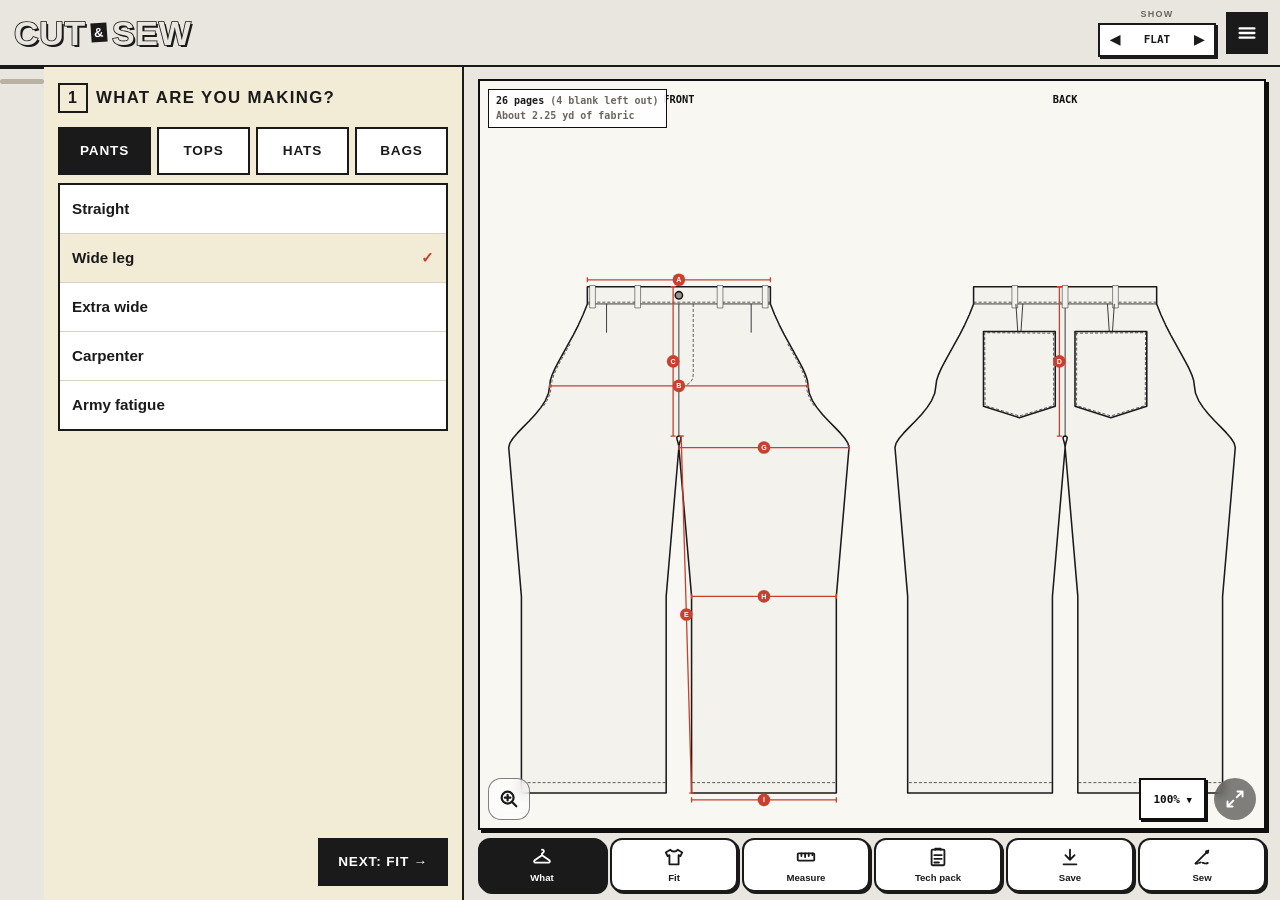
==== commit 44d4b906: "Magnifier button with see-through zoom bar on every tool Co-Authored-By: Claude Sonnet 5.5 <noreply@" ====
--- a/clothing-builder.html
+++ b/clothing-builder.html
@@ -274,6 +274,14 @@
     .cslogo { font-size: 34px; }
   }
   @media (max-height: 620px) and (max-width: 899px) { .app.stepped .grid > section.note.on { flex-basis: 50%; } .app.stepped .preview-col > nav.steps button { font-size: 0; gap: 0; } }
+
+
+
+
+
+
+
+
 /*NV-CSS-START nociv shared: console grip, slide-up sheets, press feel (one source, copied into each tool)*/
 :root{--nv-ease:cubic-bezier(.2,.8,.2,1);--nv-spring:cubic-bezier(.34,1.4,.5,1)}
 .nv-grip{position:sticky;top:0;z-index:6;height:28px;flex:none;display:grid;place-items:center;touch-action:none;cursor:grab;background:inherit;-webkit-tap-highlight-color:transparent}
@@ -292,6 +300,21 @@
 .nv-row div{flex:1 1 calc(100% - 40px);min-width:0;font-size:.9rem;line-height:1.35}
 .nv-row button{flex:none;margin-left:32px;width:auto!important;padding:8px 12px!important;font-size:.8rem!important;font-weight:900;border:2px solid #1a1a1a;background:#fff;color:#1a1a1a;cursor:pointer}
 @media (prefers-reduced-motion:reduce){.nv-sheet .nv-card,.nv-grip::before{transition:none}}
+
+.nv-mag{padding:0!important;width:42px!important;height:42px!important;min-width:0!important;margin:0!important;position:absolute;left:8px;bottom:8px;z-index:6;width:42px;height:42px;border-radius:13px;border:1.5px solid rgba(26,26,26,.55);background:rgba(255,255,255,.55);color:#1a1a1a;-webkit-backdrop-filter:blur(6px);backdrop-filter:blur(6px);display:grid;place-items:center;cursor:pointer;touch-action:manipulation;transition:transform .15s var(--nv-ease),background .2s}
+.nv-mag svg{width:22px;height:22px}.nv-mag:active{transform:scale(.9)}.nv-mag.on{background:#1a1a1a;color:#fff}
+.nv-zbar{position:absolute;left:8px;right:8px;bottom:58px;z-index:7;max-width:380px;display:flex;align-items:center;gap:8px;padding:6px 10px;border-radius:16px;background:rgba(26,26,26,.5);-webkit-backdrop-filter:blur(8px);backdrop-filter:blur(8px);color:#fff;opacity:0;transform:translateY(10px) scale(.97);pointer-events:none;transition:opacity .22s var(--nv-ease),transform .28s var(--nv-spring)}
+.nv-zbar.on{opacity:1;transform:none;pointer-events:auto}
+.nv-zbar button{flex:none!important;width:auto!important;min-width:34px!important;height:34px!important;border-radius:10px!important;border:0!important;background:rgba(255,255,255,.22)!important;color:#fff!important;font:900 20px/1 inherit!important;padding:0 8px!important;margin:0!important;box-shadow:none!important;cursor:pointer;touch-action:manipulation}
+.nv-zbar button.f{font-size:.72rem!important;letter-spacing:.1em;text-transform:uppercase}
+.nv-zbar .sp{flex:1}
+.nv-zbar input[type=range]{flex:1 1 auto!important;width:auto!important;min-width:0;height:34px!important;margin:0!important;padding:0!important;border:0!important;background:transparent!important;box-shadow:none!important;-webkit-appearance:none;appearance:none}
+.nv-zbar input[type=range]::-webkit-slider-runnable-track{height:4px;border-radius:2px;background:rgba(255,255,255,.45)}
+.nv-zbar input[type=range]::-webkit-slider-thumb{-webkit-appearance:none;width:22px;height:22px;border-radius:50%;background:#fff;border:2px solid #1a1a1a;margin-top:-9px}
+.nv-zbar input[type=range]::-moz-range-track{height:4px;border-radius:2px;background:rgba(255,255,255,.45)}
+.nv-zbar input[type=range]::-moz-range-thumb{width:20px;height:20px;border-radius:50%;background:#fff;border:2px solid #1a1a1a}
+.nvzoomed{overflow:hidden}
+@media (prefers-reduced-motion:reduce){.nv-zbar,.nv-mag{transition:none}}
 /*NV-CSS-END*/
 
 /*NV-CUTSEW-CSS-START*/
@@ -3077,6 +3100,22 @@
 })();
 </script>
 <script>
+
+
+</script>
+<script>
+
+
+</script>
+<script>
+
+
+</script>
+<script>
+
+
+</script>
+<script>
 /*NV-JS-START nociv shared: tween, console grip, slide-up sheet*/
 (function(){
   if (window.NV) return;
@@ -3084,7 +3123,7 @@
   NV.tween = function (ms, step, done) { var t0 = performance.now(); (function f(t) { var u = Math.min(1, (t - t0) / ms), e = 1 - Math.pow(1 - u, 3); step(e); if (u < 1) requestAnimationFrame(f); else if (done) done(); })(t0); };
   // A drag handle on the tools panel. Drag it down or tap it and the panel folds away so the picture fills the screen. Drag up or tap again to bring it back.
   NV.grip = function (panel, opts) {
-    opts = opts || {}; var g = document.createElement('div'); g.className = 'nv-grip'; g.setAttribute('role', 'button'); g.setAttribute('aria-label', 'Show or hide the tools'); if (opts.after) opts.after.parentNode.insertBefore(g, opts.after.nextSibling); else panel.insertBefore(g, panel.firstChild);
+    opts = opts || {}; var g = document.createElement('div'); g.className = 'nv-grip' + (opts.cls ? ' ' + opts.cls : ''); g.setAttribute('role', 'button'); g.setAttribute('aria-label', 'Show or hide the tools'); if (opts.before) opts.before.parentNode.insertBefore(g, opts.before); else if (opts.after) opts.after.parentNode.insertBefore(g, opts.after.nextSibling); else panel.insertBefore(g, panel.firstChild);
     var y0 = null, moved = false;
     function frames() { var t0 = performance.now(); (function f(t) { if (opts.onFrame) opts.onFrame(); if (t - t0 < 560) requestAnimationFrame(f); })(t0); }
     NV.setConsole = function (up) { var was = !document.documentElement.classList.contains('cdown'); if (was === up) return; document.documentElement.classList.toggle('cdown', !up); try { if (navigator.vibrate) navigator.vibrate(6); } catch (e) {} frames(); };
@@ -3109,6 +3148,43 @@
   NV.sheetClose = function () { if (sh) sh.classList.remove('on'); };
   NV.sheetOpen = function () { return !!(sh && sh.classList.contains('on')); };
   document.addEventListener('keydown', function (e) { if (e.key === 'Escape') NV.sheetClose(); });
+
+  // Magnifier + see-through zoom bar. NV.zoomer({host, target, set, get, min, max, nopan, noslider, inOut}) puts a magnifier in the corner of host.
+  // Tap it and a transparent bar slides up: minus, slider, plus, Fit. It fades away after a few quiet seconds. While it is showing and you are zoomed in, one finger drags the picture.
+  var MAG = '<svg viewBox="0 0 24 24" fill="none" stroke="currentColor" stroke-width="2.4" stroke-linecap="round" aria-hidden="true"><circle cx="10.5" cy="10.5" r="6.5"/><path d="M20 20l-4.9-4.9M10.5 7.5v6M7.5 10.5h6"/></svg>';
+  NV.zoomer = function (o) {
+    var host = o.host; if (!host || host.querySelector(':scope > .nv-mag')) return null;
+    if (getComputedStyle(host).position === 'static') host.style.position = 'relative';
+    var min = o.min || 1, max = o.max || 4, k = 1, tx = 0, ty = 0, open = false, t, api = {}, foc = null;
+    var btn = document.createElement('button'); btn.type = 'button'; btn.className = 'nv-mag'; btn.setAttribute('aria-label', 'Zoom'); btn.innerHTML = MAG;
+    var bar = document.createElement('div'); bar.className = 'nv-zbar'; bar.innerHTML = '<button type="button" class="m" aria-label="Zoom out">&minus;</button>' + (o.noslider ? '<span class="sp"></span>' : '<input type="range" aria-label="Zoom level" min="' + min + '" max="' + max + '" step="0.01" value="' + min + '">') + '<button type="button" class="p" aria-label="Zoom in">+</button><button type="button" class="f">Fit</button>';
+    host.appendChild(btn); host.appendChild(bar);
+    var rng = bar.querySelector('input'), fit = bar.querySelector('.f');
+    function clampPan() { if (!o.target) return; var mx = o.target.offsetWidth * (k - 1) / 2, my = o.target.offsetHeight * (k - 1) / 2; tx = Math.max(-mx, Math.min(mx, tx)); ty = Math.max(-my, Math.min(my, ty)); }
+    function paint() { if (o.target && !o.apply) { clampPan(); o.target.style.transformOrigin = '50% 50%'; o.target.style.transform = k === 1 ? '' : 'translate(' + tx + 'px,' + ty + 'px) scale(' + k + ')'; } if (rng) rng.value = k; host.classList.toggle('nvzoomed', k > 1.01); btn.classList.toggle('on', k > 1.01); }
+    function set(v) { var was = k; k = Math.max(min, Math.min(max, v)); if (k <= min + 0.01) { k = min; tx = ty = 0; foc = null; } else if (was <= min + 0.01 && o.focus) { foc = o.focus(); } if (foc) { tx = -k * foc.x; ty = -k * foc.y; } if (o.apply) o.apply(k, api); paint(); poke(); }
+    function poke() { clearTimeout(t); if (!open) return; t = setTimeout(hide, 4500); }
+    function show() { open = true; bar.classList.add('on'); poke(); }
+    function hide() { open = false; bar.classList.remove('on'); }
+    btn.addEventListener('click', function () { open ? hide() : show(); });
+    bar.querySelector('.m').addEventListener('click', function () { if (o.inOut) { o.inOut.out(); poke(); } else set(k - (o.step || 0.5)); });
+    bar.querySelector('.p').addEventListener('click', function () { if (o.inOut) { o.inOut.in(); poke(); } else set(k + (o.step || 0.5)); });
+    fit.addEventListener('click', function () { if (o.inOut) { o.inOut.fit(); poke(); } else set(min); });
+    if (rng) { rng.addEventListener('input', function () { set(parseFloat(rng.value)); }); }
+    bar.addEventListener('pointerdown', poke);
+    // one finger drags the picture while the bar is up and you are zoomed in
+    if (o.target && !o.nopan) {
+      var drag = null;
+      var stop = function (e) { if (open && k > 1.01 && e.target !== btn && !bar.contains(e.target)) { e.stopPropagation(); if (e.cancelable) e.preventDefault(); return true; } return false; };
+      host.addEventListener('pointerdown', function (e) { if (stop(e)) { drag = { x: e.clientX, y: e.clientY, tx: tx, ty: ty, id: e.pointerId }; try { host.setPointerCapture(e.pointerId); } catch (_) {} poke(); } }, true);
+      host.addEventListener('pointermove', function (e) { if (drag && drag.id === e.pointerId) { e.stopPropagation(); foc = null; tx = drag.tx + e.clientX - drag.x; ty = drag.ty + e.clientY - drag.y; paint(); poke(); } else stop(e); }, true);
+      var end = function (e) { if (drag && drag.id === e.pointerId) { drag = null; e.stopPropagation(); } };
+      host.addEventListener('pointerup', end, true); host.addEventListener('pointercancel', end, true);
+      ['touchstart', 'touchmove', 'mousedown'].forEach(function (n) { host.addEventListener(n, stop, true); });
+    }
+    api.set = set; api.get = function () { return k; }; api.reset = function () { if (k !== min) set(min); }; api.hide = hide; api.btn = btn;
+    return api;
+  };
 })();
 /*NV-JS-END*/
 
@@ -3120,6 +3196,13 @@
   // tapping a step tab brings the panel back if it was folded away
   var nav = pc.querySelector('nav.steps'); if (nav) nav.addEventListener('click', function () { NV.setConsole && NV.setConsole(true); });
 })();
+(function () {
+  var st = document.getElementById('stage'), zi = document.getElementById('zIn'), zo = document.getElementById('zOut'), zf = document.getElementById('zFit');
+  if (!st || !zi || !zo || !zf || !window.NV || !NV.zoomer) return;
+  var ZC = NV.zoomer({ host: st, noslider: true, nopan: true, inOut: { in: function () { zi.click(); }, out: function () { zo.click(); }, fit: function () { zf.click(); } } });
+  var lb = document.getElementById('zLbl'), sp = st.querySelector('.nv-zbar .sp');
+  if (lb && sp) { var up = function () { sp.textContent = lb.textContent; sp.style.cssText = 'text-align:center;font-weight:900;letter-spacing:.06em'; }; up(); try { new MutationObserver(up).observe(lb, { childList: true, characterData: true, subtree: true }); } catch (e) {} }
+})();
 /*NV-CUTSEW-END*/
 
 </script>
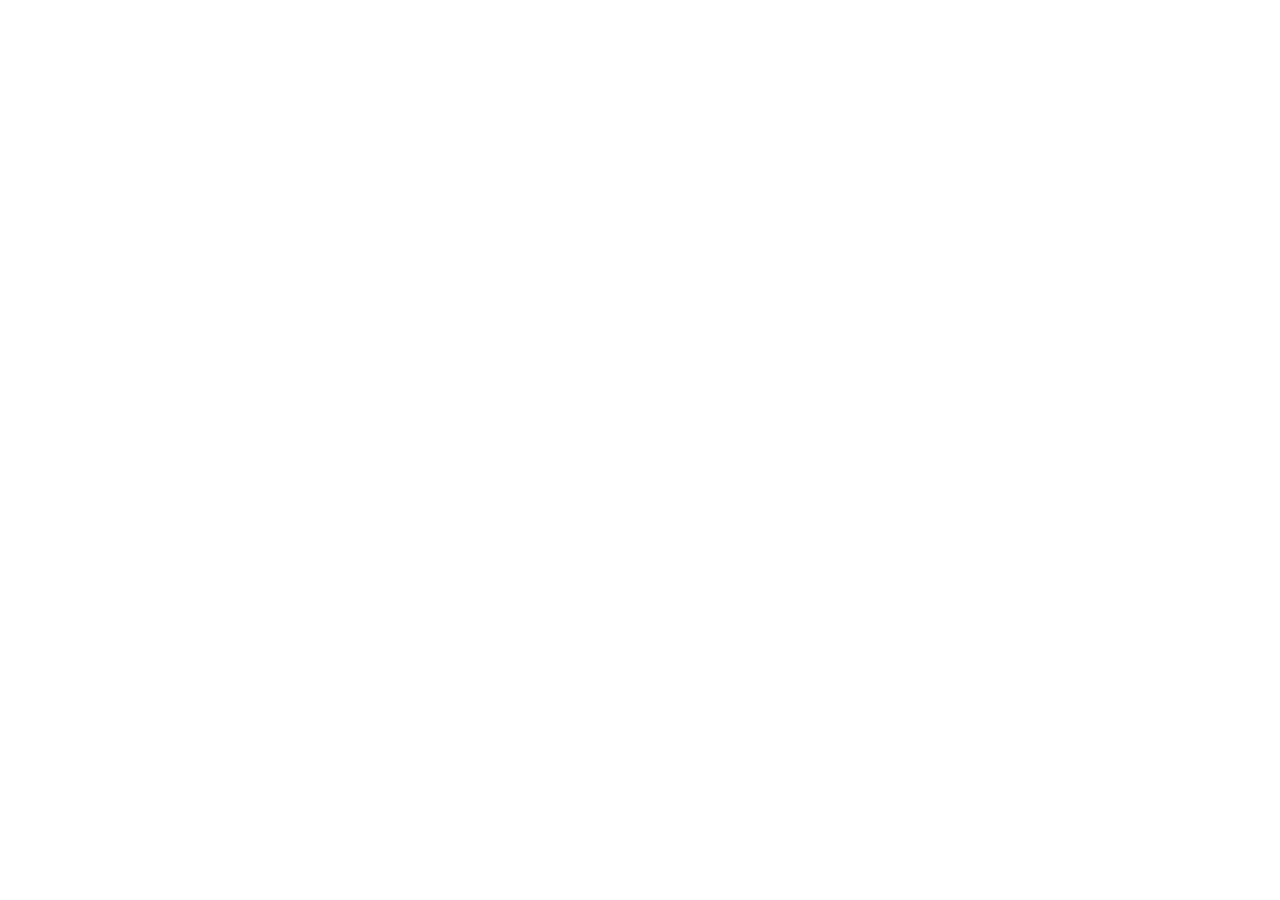
==== commit 17d881e5: "Cut and Sew moved to nociv.co/cut-sew. This page now redirects so there is one copy. Co-Authored-By:" ====
--- a/clothing-builder.html
+++ b/clothing-builder.html
@@ -1,3210 +1 @@
-<!DOCTYPE html>
-<html lang="en">
-<head>
-<meta charset="UTF-8">
-<meta name="viewport" content="width=device-width, initial-scale=1.0, maximum-scale=1.0, viewport-fit=cover">
-<title>Cut &amp; Sew: NOCIV.CO</title>
-<meta name="description" content="Free sewing patterns made from your own measurements. Print them life size at home or at a copy shop. From NOCIV.CO.">
-<style>
-  :root { --paper: #e9e6df; --note: #f2ecd6; --ink: #1a1a1a; --soft: #6b665c; --line: #d8d2c3; --red: #c8412f; --green: #2f7a4b; }
-  * { box-sizing: border-box; }
-  html, body { margin: 0; background: var(--paper); color: var(--ink); }
-  body { font-family: -apple-system, BlinkMacSystemFont, "Helvetica Neue", Arial, sans-serif; -webkit-text-size-adjust: 100%; line-height: 1.45; }
-  .wrap { max-width: 1040px; margin: 0 auto; padding: 22px 16px 70px; }
-  .top h1 { margin: 0; font-size: clamp(30px, 8vw, 46px); font-weight: 900; letter-spacing: 0.04em; line-height: 1; }
-  .top h1 span { background: var(--ink); color: #fff; padding: 2px 10px; display: inline-block; transform: rotate(-1.5deg); }
-  .top p { margin: 12px 0 0; font-size: 1rem; max-width: 600px; color: #3a3833; }
-  .in-frame .top { display: none; }
-
-  .grid { display: grid; grid-template-columns: 1fr; gap: 20px; margin-top: 22px; }
-  @media (min-width: 900px) {
-    .grid { grid-template-columns: 1fr 440px; align-items: start; }
-    .preview-col { position: sticky; top: 14px; grid-row: 1 / span 6; grid-column: 2; }
-  }
-  @media (max-width: 899px) {
-    .preview-col { position: sticky; top: 0; z-index: 5; background: var(--paper); margin: 0 -16px; padding: 8px 16px 10px; border-bottom: 1px solid var(--line); box-shadow: 0 6px 12px rgba(0,0,0,.05); }
-    .preview-col .stage { height: 30vh; height: 30svh; }
-    .legend { font-size: 9px; }
-  }
-
-  .note { background: var(--note); padding: 26px 18px 20px; box-shadow: 0 6px 16px rgba(0,0,0,0.16); position: relative; }
-  .note::before { content: ''; position: absolute; top: -11px; left: 22px; width: 64px; height: 22px; background: var(--ink); opacity: .85; transform: rotate(-3deg); }
-  .note:nth-of-type(even) { transform: rotate(0.4deg); }
-  .note h2 { margin: 0 0 12px; font-size: 1rem; font-weight: 900; letter-spacing: 0.08em; text-transform: uppercase; }
-  .note h2 b { background: var(--red); color: #fff; padding: 1px 7px; margin-right: 6px; }
-  .group-name { font-size: 0.72rem; font-weight: 800; letter-spacing: 0.08em; text-transform: uppercase; color: var(--ink); margin: 14px 0 6px; }
-  .chips { display: flex; flex-wrap: wrap; gap: 8px; }
-  .chip { font: inherit; font-size: 0.85rem; font-weight: 700; padding: 10px 13px; border: 2px solid var(--ink); background: #fff; color: var(--ink); border-radius: 0; cursor: pointer; -webkit-tap-highlight-color: transparent; }
-  .chip[aria-pressed="true"] { background: var(--ink); color: #fff; }
-  .chip:disabled { opacity: .4; border-style: dashed; cursor: default; }
-  .chip small { font-weight: 600; font-size: 0.7rem; opacity: .8; margin-left: 4px; }
-
-  .fields { display: grid; gap: 14px; margin-top: 14px; }
-  .field label { display: flex; justify-content: space-between; align-items: baseline; font-size: 0.72rem; font-weight: 800; letter-spacing: 0.08em; text-transform: uppercase; }
-  .field label i { font-style: normal; font-weight: 600; color: var(--soft); font-size: 0.78rem; }
-  .field .row { display: flex; align-items: center; gap: 8px; margin-top: 6px; }
-  .field input { width: 100%; font: inherit; font-size: 16px; padding: 13px 12px; border: 2px solid var(--ink); border-radius: 0; background: #fff; color: var(--ink); }
-  .field .unit { font-weight: 800; font-size: 0.85rem; min-width: 22px; }
-  .field p { margin: 5px 0 0; font-size: 0.8rem; color: var(--soft); }
-  .field.bad input { border-color: var(--red); }
-  .field .warn { color: var(--red); font-weight: 700; }
-  .meta { font-size: 0.82rem; color: var(--soft); margin: 10px 0 0; }
-
-  /* The pattern viewer keeps the drafting-table look: graph paper, hard lines, mono labels */
-  .stage { position: relative; background: #F8F7F2; border: 2px solid #0F0F0F; box-shadow: 3px 3px 0 #0F0F0F; overflow: hidden; height: 440px; }
-  #svgHost { position: absolute; inset: 0; touch-action: none; cursor: grab; }
-  #svgHost:active { cursor: grabbing; }
-  #svgHost svg { width: 100%; height: 100%; display: block; }
-  .vbar { position: absolute; top: 8px; left: 8px; right: 60px; display: flex; flex-wrap: wrap; gap: 6px; pointer-events: none; }
-  .vgroup { pointer-events: auto; display: flex; align-items: center; background: #fff; border: 2px solid #0F0F0F; box-shadow: 2px 2px 0 #0F0F0F; font-family: "SF Mono", Menlo, Consolas, monospace; font-size: 11px; font-weight: 800; }
-  .vgroup button { font: inherit; border: none; background: #fff; color: #0F0F0F; padding: 7px 9px; cursor: pointer; -webkit-tap-highlight-color: transparent; }
-  .vgroup button[aria-pressed="true"] { background: #0F0F0F; color: #fff; }
-  .vgroup span { padding: 0 6px; min-width: 44px; text-align: center; }
-  .legend { display: flex; flex-wrap: wrap; justify-content: space-between; gap: 4px 10px; margin: 8px 0 0; font-family: "SF Mono", Menlo, Consolas, monospace; font-size: 10px; font-weight: 700; letter-spacing: .03em; color: #4a4740; }
-  .legend .r { color: #DC2626; } .legend .b { color: #2563EB; }
-  .preview-col.focused .stage { height: calc(100vh - 220px) !important; height: calc(100dvh - 220px) !important; }
-  .sum { margin: 8px 0 0; font-size: 0.85rem; font-weight: 700; text-align: center; }
-  .sum span { color: var(--soft); font-weight: 600; }
-  .checks { list-style: none; padding: 0; margin: 10px 0 0; font-size: 0.8rem; display: grid; gap: 3px; }
-  .checks li::before { content: '\2713'; color: var(--green); font-weight: 900; margin-right: 6px; }
-  .checks li.no::before { content: '!'; color: var(--red); }
-  @media (max-width: 899px) { .checks, .pieces { display: none; } }
-  .pieces { font-size: 0.8rem; color: var(--soft); margin: 8px 0 0; }
-
-  .btn { display: block; width: 100%; text-align: center; font: inherit; font-weight: 900; letter-spacing: 0.1em; text-transform: uppercase; font-size: 1rem; padding: 16px; border: none; border-radius: 0; cursor: pointer; -webkit-tap-highlight-color: transparent; background: var(--red); color: #fff; margin-top: 14px; }
-  .btn:disabled { opacity: .55; }
-  .files { margin-top: 12px; display: grid; gap: 8px; }
-  .file { display: flex; align-items: center; gap: 10px; background: #fff; border: 2px solid var(--ink); padding: 8px 8px 8px 12px; }
-  .file span { flex: 1; font-size: 0.88rem; font-weight: 700; }
-  .file button { font: inherit; font-weight: 900; font-size: 0.78rem; letter-spacing: 0.08em; text-transform: uppercase; background: var(--ink); color: #fff; border: none; padding: 10px 14px; cursor: pointer; }
-  .sewsteps { margin: 6px 0 0; padding-left: 20px; font-size: 0.9rem; line-height: 1.5; }
-  .sewsteps li { margin: 0 0 8px; }
-  .tip { background: #fff; padding: 10px 12px; font-size: 0.85rem; margin-top: 12px; border-left: 4px solid var(--red); }
-  details summary { cursor: pointer; font-weight: 800; }
-  [hidden] { display: none !important; }
-  /* ===== NOCIV tool shell: step tabs, page zoom lock, big locked artboard ===== */
-  html { touch-action: pan-x pan-y; }
-  .steps { display: flex; gap: 6px; overflow-x: auto; scrollbar-width: none; padding: 10px 0 2px; }
-  .steps::-webkit-scrollbar { display: none; }
-  .steps button { flex: none; display: flex; align-items: center; gap: 6px; font: inherit; font-size: 0.82rem; font-weight: 800; border: 1.5px solid var(--ink); background: #fff; color: var(--ink); border-radius: 999px; padding: 7px 13px 7px 7px; cursor: pointer; -webkit-tap-highlight-color: transparent; white-space: nowrap; }
-  .steps button b { display: inline-grid; place-items: center; width: 21px; height: 21px; border-radius: 50%; background: #efece5; font-size: 0.7rem; }
-  .steps button[aria-selected="true"] { background: var(--ink); color: #fff; }
-  .steps button[aria-selected="true"] b { background: var(--red); color: #fff; }
-  .stepped .grid > * { min-width: 0; }
-  .stepped .grid > section.note { display: none; }
-  .stepped .grid > section.note.on { display: block; }
-  .next-step { display: block; width: 100%; margin-top: 18px; font: inherit; font-weight: 900; font-size: 0.9rem; letter-spacing: 0.03em; padding: 13px; border-radius: 12px; border: 1.5px solid var(--ink); background: #fff; color: var(--ink); cursor: pointer; text-align: center; -webkit-tap-highlight-color: transparent; }
-  @media (min-width: 900px) { .stepped .grid > nav.steps { grid-column: 1; padding-top: 0; } }
-  @media (max-width: 899px) {
-    .stepped .grid > section.note .chips, .stepped .grid > section.note .swatches { flex-wrap: nowrap; overflow-x: auto; scrollbar-width: none; margin-right: -18px; padding-right: 18px; padding-bottom: 3px; }
-    .stepped .grid > section.note .chips::-webkit-scrollbar, .stepped .grid > section.note .swatches::-webkit-scrollbar { display: none; }
-    .stepped .grid > section.note .chip, .stepped .grid > section.note .sw { flex: none; }
-  }
-  .art-lock { position: absolute; right: 8px; bottom: 8px; z-index: 4; width: 42px; height: 42px; border-radius: 50%; border: none; background: rgba(29,28,26,0.55); color: #fff; display: grid; place-items: center; cursor: pointer; -webkit-tap-highlight-color: transparent; backdrop-filter: blur(4px); -webkit-backdrop-filter: blur(4px); padding: 0; }
-  .art-lock svg { width: 20px; height: 20px; }
-  .focus-layer { position: fixed; inset: 0; z-index: 9999; background: #efece5; display: flex; flex-direction: column; padding: max(10px, env(safe-area-inset-top)) 12px max(12px, env(safe-area-inset-bottom)); overscroll-behavior: contain; }
-  .focus-bar { display: flex; align-items: center; gap: 10px; margin-bottom: 8px; }
-  .focus-bar span { flex: 1; font-size: 0.85rem; font-weight: 700; color: #5f5a50; }
-  .focus-bar button { width: auto !important; flex: none; border: none; border-radius: 999px; background: #c8412f; color: #fff; font: inherit; font-weight: 900; font-size: 0.9rem; padding: 11px 18px; cursor: pointer; }
-  .focus-body { flex: 1; min-height: 0; overflow: auto; display: flex; flex-direction: column; }
-  .focus-body > * { position: static !important; margin: 0 auto !important; width: 100% !important; max-width: 900px; box-shadow: none !important; transform: none !important; }
-  .focus-layer .steps, .focus-layer .art-lock { display: none !important; }
-  html.focus-open, html.focus-open body { overflow: hidden; }
-
-  .toolrow { display: flex; gap: 8px; margin-top: 16px; flex-wrap: wrap; }
-  .toolrow button { flex: 1 1 200px; font: inherit; font-weight: 900; font-size: 0.82rem; letter-spacing: 0.06em; text-transform: uppercase; padding: 12px; border: 2px solid var(--ink); background: #fff; color: var(--ink); cursor: pointer; -webkit-tap-highlight-color: transparent; }
-  .toolrow button:first-child { background: var(--ink); color: #fff; }
-  .fields.two { grid-template-columns: 1fr 1fr; } .fields.three { grid-template-columns: 1fr 1fr 1fr; }
-  @media (max-width: 520px) { .fields.three { grid-template-columns: 1fr 1fr; } }
-  .field input[type=text] { font-size: 16px; }
-  .colin { height: 50px; padding: 4px !important; }
-  .swc { display: inline-block; width: 14px; height: 14px; border: 1.5px solid var(--ink); vertical-align: -2px; margin-right: 6px; }
-  .chip[aria-pressed="true"] .swc { border-color: #fff; }
-  .filebtn { display: block; text-align: center; margin: 14px 0 4px; padding: 13px; border: 2px solid var(--ink); background: #fff; font-weight: 900; font-size: 0.85rem; letter-spacing: 0.06em; text-transform: uppercase; cursor: pointer; }
-  .hidefile { position: absolute; width: 1px; height: 1px; opacity: 0; pointer-events: none; }
-  .tpmore { margin-top: 16px; background: #fff; border: 2px solid var(--ink); padding: 12px; }
-  .tolrow { display: grid; grid-template-columns: 26px 1fr 84px 24px; gap: 8px; align-items: center; padding: 6px 0; border-bottom: 1px solid var(--line); font-size: 0.85rem; }
-  .tolrow b { color: var(--red); } .tolrow input { font: inherit; font-size: 16px; padding: 8px; border: 2px solid var(--ink); border-radius: 0; width: 100%; } .tolrow i { font-style: normal; font-weight: 700; color: var(--soft); }
-  .tparea { width: 100%; font: inherit; font-size: 16px; padding: 12px; border: 2px solid var(--ink); border-radius: 0; background: #fff; resize: vertical; }
-  .saveall { background: var(--ink) !important; }
-
-  /* Learn guide + photo measuring, full screen sheets */
-  .learn, .pm { position: fixed; inset: 0; z-index: 10000; background: var(--paper); display: flex; flex-direction: column; padding-top: env(safe-area-inset-top); }
-  .lhead, .pmhead { display: flex; align-items: center; justify-content: space-between; gap: 10px; padding: 12px 16px 8px; max-width: 900px; width: 100%; margin: 0 auto; }
-  .lhead h2 { margin: 0; font-size: 1rem; letter-spacing: .08em; text-transform: uppercase; }
-  .lclose, .pmhead button { font: inherit; font-weight: 900; background: var(--red); color: #fff; border: none; border-radius: 999px; padding: 10px 18px; cursor: pointer; }
-  .pmsides { display: flex; gap: 8px; padding: 0 16px 8px; max-width: 900px; width: 100%; margin: 0 auto; }
-  .pmsides .chip { flex: 1; }
-  .pmsub { display: block; font-size: .74rem; opacity: .7; font-weight: 600; }
-  .ltabs { display: flex; gap: 6px; overflow-x: auto; scrollbar-width: none; padding: 2px 16px 10px; max-width: 900px; width: 100%; margin: 0 auto; }
-  .ltabs::-webkit-scrollbar { display: none; }
-  .ltabs button { flex: none; font: inherit; font-size: 0.85rem; font-weight: 800; border: 1.5px solid var(--ink); background: #fff; color: var(--ink); border-radius: 999px; padding: 8px 14px; cursor: pointer; white-space: nowrap; }
-  .ltabs button[aria-selected="true"] { background: var(--ink); color: #fff; }
-  .lbody { flex: 1; overflow-y: auto; overscroll-behavior: contain; padding: 6px 16px calc(30px + env(safe-area-inset-bottom)); }
-  .lbody article { display: none; max-width: 820px; margin: 0 auto; background: var(--note); padding: 20px 18px; box-shadow: 0 6px 16px rgba(0,0,0,.16); position: relative; }
-  .lbody article::before { content: ''; position: absolute; top: -11px; left: 22px; width: 64px; height: 22px; background: var(--ink); opacity: .85; transform: rotate(-3deg); }
-  .lbody article.on { display: block; }
-  .lbody h3 { margin: 4px 0 10px; font-size: 1.3rem; font-weight: 900; line-height: 1.15; }
-  .lbody h4 { margin: 22px 0 8px; font-size: 0.95rem; font-weight: 900; text-transform: uppercase; letter-spacing: .06em; }
-  .lead { margin: 0 0 12px; line-height: 1.55; }
-  .lfig { display: block; width: 100%; height: auto; margin: 10px 0 14px; border: 2px solid var(--ink); }
-  .lfig text { font-size: 13px; }
-  .lsteps { margin: 0; padding: 0; list-style: none; counter-reset: s; }
-  .lsteps li { counter-increment: s; position: relative; padding: 0 0 12px 40px; line-height: 1.5; }
-  .lsteps li::before { content: counter(s); position: absolute; left: 0; top: 0; width: 28px; height: 28px; background: var(--red); color: #fff; font-weight: 900; display: grid; place-items: center; font-size: 0.85rem; }
-  .lpoints { margin: 0 0 12px; padding: 0 0 0 18px; line-height: 1.5; } .lpoints li { margin-bottom: 8px; }
-  .tipbox { background: #fff; border: 2px solid var(--ink); padding: 10px 12px; line-height: 1.5; margin: 14px 0 0; }
-  .pmhead b { font-size: 0.95rem; letter-spacing: .06em; text-transform: uppercase; }
-  .pmintro { flex: 1; overflow-y: auto; padding: 4px 16px 30px; max-width: 700px; width: 100%; margin: 0 auto; }
-  .pmfig { display: block; width: 100%; height: auto; border: 2px solid var(--ink); margin-bottom: 12px; }
-  .pmsteps { padding-left: 20px; line-height: 1.5; } .pmsteps li { margin-bottom: 8px; }
-  .pmwork { flex: 1; min-height: 0; display: flex; flex-direction: column; }
-  .pmstage { flex: 1; min-height: 0; position: relative; background: #2a2826; touch-action: none; }
-  .pmstage canvas { position: absolute; inset: 0; touch-action: none; }
-  .pmpanel { flex: none; max-height: 44vh; max-height: 44svh; overflow-y: auto; padding: 10px 16px calc(14px + env(safe-area-inset-bottom)); background: var(--note); }
-  .pmhint { margin: 0 0 8px; font-size: 0.85rem; }
-  .pmpanel .chips { flex-wrap: nowrap; overflow-x: auto; scrollbar-width: none; } .pmpanel .chip { flex: none; padding: 8px 11px; font-size: 0.8rem; }
-  .pmkeys { display: grid; grid-template-columns: 1fr 1fr; gap: 2px 10px; margin: 10px 0; font-size: 0.78rem; } .pmkeys b { color: var(--red); }
-  .pmout { display: grid; gap: 4px; } .pmrow { display: flex; justify-content: space-between; gap: 10px; background: #fff; border: 2px solid var(--ink); padding: 8px 10px; font-size: 0.85rem; } .pmrow b { white-space: nowrap; }
-  @media (min-width: 900px) { .pmwork { flex-direction: row; } .pmpanel { width: 360px; max-height: none; } }
-  .done-note { background: #fff; border-left: 4px solid var(--green); padding: 10px 12px; font-size: 0.85rem; margin-top: 12px; }
-
-  /* ===== Zine style app layout: viewer up top, one dropdown for the viewer, steps as a bottom bar on phones ===== */
-  .toolrow { display: flex; align-items: center; gap: 6px; margin-top: 12px; }
-  .toolrow { justify-content: flex-end; } .toolrow .tbrand { display: none; } .in-frame .toolrow .tbrand { display: block; }
-  .in-frame .toolrow .tbrand { flex: 1; font-weight: 900; letter-spacing: .06em; font-size: 0.95rem; white-space: nowrap; }
-  .toolrow .tbrand b { background: var(--ink); color: #fff; padding: 1px 7px; margin-right: 3px; }
-  .toolrow button { flex: none !important; padding: 8px 13px !important; font-size: 0.72rem !important; border-radius: 999px; border-width: 1.5px !important; }
-  .in-frame .toolrow { margin-top: 0; }
-  .vmenu { position: absolute; top: 8px; left: 8px; z-index: 6; }
-  .vbtn { font-family: "SF Mono", Menlo, Consolas, monospace; font-size: 11px; font-weight: 800; background: #fff; color: #0F0F0F; border: 2px solid #0F0F0F; box-shadow: 2px 2px 0 #0F0F0F; padding: 7px 10px; cursor: pointer; -webkit-tap-highlight-color: transparent; }
-  .vbtn i { font-style: normal; font-size: 9px; display: inline-block; transition: transform .15s; } .vbtn[aria-expanded="true"] i { transform: rotate(180deg); }
-  .vdrop { margin-top: 6px; background: #fff; border: 2px solid #0F0F0F; box-shadow: 3px 3px 0 #0F0F0F; padding: 8px; width: 250px; max-width: calc(100vw - 60px); }
-  .vdrop[hidden] { display: none !important; }
-  .vlab { font-family: "SF Mono", Menlo, Consolas, monospace; font-size: 9px; font-weight: 800; color: #6b665c; margin: 6px 0 4px; } .vlab:first-child { margin-top: 0; }
-  .vdrop .vgroup { box-shadow: none; display: inline-flex; }
-  .vdrop .legend { margin: 0; display: grid; gap: 2px; font-size: 10px; }
-  @media (max-width: 899px) {
-    .preview-col .stage { height: 44vh; height: 44svh; }
-    html.stepped body { padding-bottom: calc(76px + env(safe-area-inset-bottom)); }
-    html.stepped { scroll-padding-bottom: calc(90px + env(safe-area-inset-bottom)); scroll-padding-top: 46svh; }
-    .stepped .preview-col > nav.steps { position: fixed; left: 0; right: 0; bottom: 0; z-index: 30; display: grid; grid-template-columns: repeat(6, 1fr); gap: 3px; padding: 6px 6px max(8px, env(safe-area-inset-bottom)); background: var(--paper); border-top: 1.5px solid var(--line); overflow: visible; margin: 0; }
-    .stepped .preview-col > nav.steps button { flex-direction: column; justify-content: center; gap: 3px; border: 1.5px solid transparent; background: none; border-radius: 12px; padding: 6px 1px 5px; font-size: 0.62rem; font-weight: 800; min-width: 0; white-space: nowrap; overflow: hidden; }
-    .stepped .preview-col > nav.steps button b { display: none; }
-    .stepped .preview-col > nav.steps button svg { width: 22px; height: 22px; display: block; }
-    .stepped .preview-col > nav.steps button[aria-selected="true"] { background: var(--ink); color: #fff; }
-    .sum { margin-top: 6px; font-size: 0.8rem; }
-  }
-  nav.steps button svg { display: none; }
-
-  /* ===== App layout (Jasilyn's sketch, Oct 13): locked screen, header, big viewer, icon steps, one panel with drop downs ===== */
-  html.app, html.app body { height: 100%; overflow: hidden; overscroll-behavior: none; }
-  html.app body { padding: 0 !important; }
-  .app .wrap { max-width: none; height: 100vh; height: 100dvh; padding: env(safe-area-inset-top) 0 0; display: flex; flex-direction: column; }
-  .app .top, .app .toolrow { display: none !important; }
-  .csbar { flex: none; position: relative; z-index: 40; display: flex; align-items: center; gap: 10px; padding: 8px 12px 8px 14px; background: var(--paper); border-bottom: 2px solid var(--ink); }
-  .cslogo { flex: 1; min-width: 0; display: flex; align-items: center; gap: 5px; font-weight: 900; font-size: 30px; line-height: 1; letter-spacing: .02em; color: var(--paper); -webkit-text-stroke: 1.6px var(--ink); paint-order: stroke fill; text-shadow: 2px 2px 0 var(--ink); white-space: nowrap; }
-  .cslogo i { font-style: normal; font-size: 13px; -webkit-text-stroke: 0; text-shadow: none; color: #fff; background: var(--ink); padding: 3px 3px; line-height: 1; transform: rotate(-4deg); }
-  .cshow { flex: none; display: flex; flex-direction: column; align-items: center; gap: 2px; }
-  .cshow small { font-size: 9px; font-weight: 900; letter-spacing: .14em; color: var(--soft); }
-  .cshow div { display: flex; align-items: center; border: 2px solid var(--ink); background: #fff; box-shadow: 2px 2px 0 var(--ink); }
-  .cshow button { font: inherit; font-size: 13px; font-weight: 900; border: none; background: none; color: var(--ink); width: 30px; height: 30px; cursor: pointer; -webkit-tap-highlight-color: transparent; padding: 0; }
-  .cshow b { font-family: "SF Mono", Menlo, Consolas, monospace; font-size: 11px; min-width: 54px; text-align: center; }
-  .csmenu-btn { flex: none; width: 42px; height: 42px; border: 2px solid var(--ink); background: var(--ink); color: #fff; display: grid; place-items: center; cursor: pointer; padding: 0; -webkit-tap-highlight-color: transparent; }
-  .csmenu-btn svg { width: 22px; height: 22px; }
-  .csmenu { position: absolute; right: 10px; top: calc(100% + 6px); width: 270px; max-width: calc(100vw - 20px); background: #fff; border: 2px solid var(--ink); box-shadow: 4px 4px 0 var(--ink); padding: 6px; display: grid; gap: 4px; }
-  .csmenu button { font: inherit; text-align: left; background: none; border: none; padding: 12px 10px; cursor: pointer; font-weight: 900; font-size: 0.95rem; color: var(--ink); display: flex; flex-direction: column; gap: 2px; }
-  .csmenu button small { font-weight: 600; font-size: 0.78rem; color: var(--soft); }
-  .csmenu button + button { border-top: 1.5px solid var(--line); }
-  .app .grid { flex: 1; min-height: 0; margin: 0; display: flex; flex-direction: column; gap: 0; align-items: stretch; }
-  .app .preview-col { position: relative !important; top: auto !important; flex: 1 1 0; min-height: 160px; display: flex; flex-direction: column; margin: 0 !important; padding: 10px 10px 0 !important; border: 0 !important; box-shadow: none !important; background: var(--paper); z-index: 2; }
-  .app .preview-col .stage { flex: 1; min-height: 0; height: auto !important; }
-  .app .preview-col.focused .stage { flex: none; height: calc(100vh - 90px) !important; height: calc(100dvh - 90px - env(safe-area-inset-top) - env(safe-area-inset-bottom)) !important; }
-  .app .preview-col.focused { padding: 0 !important; }
-  .app .preview-col .pieces, .app .preview-col .checks { display: none !important; }
-  .app .stage .sum { position: absolute; left: 8px; top: 8px; z-index: 5; margin: 0; max-width: calc(100% - 16px); font-family: "SF Mono", Menlo, Consolas, monospace; font-size: 10px; font-weight: 800; text-align: left; background: rgba(255,255,255,.9); border: 1.5px solid #0F0F0F; padding: 4px 7px; pointer-events: none; white-space: nowrap; overflow: hidden; text-overflow: ellipsis; }
-  .app .stage .sum span { font-weight: 600; }
-  .app .vmenu { top: auto; left: auto; right: 58px; bottom: 8px; }
-  .app .vbtn { height: 42px; padding: 0 12px; }
-  .app .vdrop { position: absolute; right: -50px; bottom: calc(100% + 8px); margin: 0; }
-  .app #view, .app .vdrop .vlab:first-child { display: none !important; }
-  .app.stepped .preview-col > nav.steps { position: static !important; display: grid !important; grid-template-columns: repeat(6, minmax(0, 1fr)); gap: 4px; padding: 8px 0 8px !important; margin: 0 !important; background: none !important; border: 0 !important; overflow: visible; }
-  .app.stepped .preview-col > nav.steps button { display: flex; flex-direction: column; align-items: center; justify-content: center; gap: 3px; border: 2px solid var(--ink) !important; background: #fff; color: var(--ink); border-radius: 12px; padding: 6px 1px 5px !important; font-size: 0.6rem; font-weight: 800; min-width: 0; white-space: nowrap; overflow: hidden; box-shadow: 2px 2px 0 var(--ink); }
-  .app.stepped .preview-col > nav.steps button b { display: none; }
-  .app.stepped .preview-col > nav.steps button svg { display: block !important; width: 22px; height: 22px; }
-  .app.stepped .preview-col > nav.steps button[aria-selected="true"] { background: var(--ink); color: #fff; }
-  .app .grid > section.note { transform: none !important; box-shadow: none; border-top: 2px solid var(--ink); }
-  .app .grid > section.note::before { display: none; }
-  .app.stepped .grid > section.note.on { flex: 0 0 46%; min-height: 0; overflow-y: auto; overscroll-behavior: contain; -webkit-overflow-scrolling: touch; padding: 16px 14px 0; display: flex; flex-direction: column; }
-  .app .grid > section.note.on > * { flex: none; }
-  .app .grid > section.note h2 { display: flex; align-items: center; gap: 8px; font-size: 1.05rem; margin-bottom: 14px; }
-  .app .grid > section.note h2 b { display: inline-grid; place-items: center; min-width: 30px; height: 30px; padding: 0; margin: 0; background: none; color: var(--ink); border: 2px solid var(--ink); font-size: 1rem; }
-  .app .next-step { position: sticky; bottom: 10px; margin: auto 0 0 auto !important; width: auto !important; padding: 12px 18px !important; border-radius: 0 !important; border: 2px solid var(--ink) !important; background: var(--ink) !important; color: #fff !important; font-size: 0.85rem !important; letter-spacing: .06em !important; text-transform: uppercase; box-shadow: 0 0 0 10px var(--note), -150px 0 0 10px var(--note), -300px 0 0 10px var(--note), -450px 0 0 10px var(--note), -600px 0 0 10px var(--note); z-index: 3; }
-  .app .grid > section.note.on { overflow-x: hidden; }
-  .app .grid > section.note.on::after { content: ''; display: block; flex: none; height: 14px; }
-  .app.stepped .grid > section.note .chips { flex-wrap: wrap !important; overflow: visible !important; margin-right: 0 !important; padding-right: 0 !important; }
-  /* Drop downs: a group shows its name and what is picked, tap to open */
-  .dd { margin: 0 0 8px; }
-  .dd > .group-name { margin: 0; display: flex; align-items: center; justify-content: space-between; gap: 10px; background: #fff; border: 2px solid var(--ink); padding: 12px 12px; cursor: pointer; -webkit-tap-highlight-color: transparent; user-select: none; -webkit-user-select: none; }
-  .dd > .group-name::after { content: attr(data-sel) "  \25BE"; font-weight: 700; letter-spacing: 0; text-transform: none; font-size: 0.85rem; color: var(--soft); white-space: nowrap; overflow: hidden; text-overflow: ellipsis; max-width: 55%; }
-  .dd.open > .group-name { background: var(--ink); color: #fff; }
-  .dd.open > .group-name::after { content: attr(data-sel) "  \25B4"; color: #d8d2c3; }
-  .dd:not(.open) > :not(.group-name) { display: none !important; }
-  .dd.open > :not(.group-name) { margin-top: 0; }
-  .dd.open { border: 2px solid var(--ink); background: rgba(255,255,255,.45); }
-  .dd.open > .group-name { border: 0; }
-  .dd.open > :not(.group-name) { margin-left: 10px !important; margin-right: 10px !important; }
-  .dd.open > :nth-child(2) { margin-top: 10px !important; }
-  .dd.open > :last-child { margin-bottom: 10px !important; }
-  /* Step 1: four family buttons, then the list for that family fills the space */
-  .fams { display: grid; grid-template-columns: repeat(4, 1fr); gap: 6px; }
-  .fams button { font: inherit; font-weight: 900; font-size: 0.85rem; letter-spacing: .06em; text-transform: uppercase; padding: 12px 2px; border: 2px solid var(--ink); background: #fff; color: var(--ink); cursor: pointer; -webkit-tap-highlight-color: transparent; }
-  .fams button[aria-pressed="true"] { background: var(--ink); color: #fff; }
-  .famlist { margin-top: 8px; border: 2px solid var(--ink); background: #fff; display: grid; }
-  .famlist button { font: inherit; text-align: left; display: flex; justify-content: space-between; align-items: center; gap: 10px; border: none; background: none; padding: 13px 12px; font-size: 0.95rem; font-weight: 800; color: var(--ink); cursor: pointer; -webkit-tap-highlight-color: transparent; }
-  .famlist button + button { border-top: 1.5px solid var(--line); }
-  .famlist button[aria-pressed="true"] { background: var(--note); }
-  .famlist button[aria-pressed="true"]::after { content: '\2713'; color: var(--red); font-weight: 900; }
-  .famlist button:disabled { color: var(--soft); cursor: default; }
-  .famlist button small { font-weight: 700; font-size: 0.72rem; text-transform: uppercase; letter-spacing: .06em; }
-  @media (min-width: 900px) {
-    .app .grid { flex-direction: row; }
-    .app .preview-col { order: 2; padding: 12px 14px 0 !important; }
-    .app.stepped .grid > section.note.on { order: 1; flex: 0 0 420px; border-top: 0; border-right: 2px solid var(--ink); }
-    .cslogo { font-size: 34px; }
-  }
-  @media (max-height: 620px) and (max-width: 899px) { .app.stepped .grid > section.note.on { flex-basis: 50%; } .app.stepped .preview-col > nav.steps button { font-size: 0; gap: 0; } }
-
-
-
-
-
-
-
-
-/*NV-CSS-START nociv shared: console grip, slide-up sheets, press feel (one source, copied into each tool)*/
-:root{--nv-ease:cubic-bezier(.2,.8,.2,1);--nv-spring:cubic-bezier(.34,1.4,.5,1)}
-.nv-grip{position:sticky;top:0;z-index:6;height:28px;flex:none;display:grid;place-items:center;touch-action:none;cursor:grab;background:inherit;-webkit-tap-highlight-color:transparent}
-.nv-grip::before{content:"";width:44px;height:5px;border-radius:3px;background:#b9b2a2;transition:transform .2s var(--nv-spring),background .2s}
-.nv-grip:active::before{transform:scaleX(1.25);background:#1a1a1a}
-.nv-sheet{position:fixed;inset:0;z-index:20000;display:flex;flex-direction:column;justify-content:flex-end;pointer-events:none}
-.nv-sheet .nv-scrim{position:absolute;inset:0;background:rgba(20,18,12,.38);opacity:0;transition:opacity .25s}
-.nv-sheet .nv-card{position:relative;background:#f8f4e8;color:#1a1a1a;border-top:3px solid #1a1a1a;border-radius:22px 22px 0 0;padding:6px 16px calc(18px + env(safe-area-inset-bottom));max-height:86dvh;overflow-y:auto;overscroll-behavior:contain;transform:translateY(105%);transition:transform .4s var(--nv-spring);box-shadow:0 -10px 30px rgba(0,0,0,.22);font-family:inherit}
-.nv-sheet.on{pointer-events:auto}.nv-sheet.on .nv-scrim{opacity:1}.nv-sheet.on .nv-card{transform:none}
-.nv-sheet .nv-grab{width:44px;height:5px;border-radius:3px;background:#b9b2a2;margin:6px auto 10px;touch-action:none}
-.nv-sheet h3{margin:0 0 10px;font-size:1.05rem;letter-spacing:.08em;text-transform:uppercase}
-.nv-row{display:flex;flex-wrap:wrap;gap:8px 10px;align-items:flex-start;padding:10px 0;border-top:1.5px dashed rgba(29,28,26,.2)}
-.nv-row:first-of-type{border-top:0}
-.nv-row i{flex:none;width:22px;height:22px;border-radius:50%;display:grid;place-items:center;font-style:normal;font-weight:900;font-size:.8rem;color:#fff;background:#3f8a4a}
-.nv-row.warn i{background:#c8412f}
-.nv-row div{flex:1 1 calc(100% - 40px);min-width:0;font-size:.9rem;line-height:1.35}
-.nv-row button{flex:none;margin-left:32px;width:auto!important;padding:8px 12px!important;font-size:.8rem!important;font-weight:900;border:2px solid #1a1a1a;background:#fff;color:#1a1a1a;cursor:pointer}
-@media (prefers-reduced-motion:reduce){.nv-sheet .nv-card,.nv-grip::before{transition:none}}
-
-.nv-mag{padding:0!important;width:42px!important;height:42px!important;min-width:0!important;margin:0!important;position:absolute;left:8px;bottom:8px;z-index:6;width:42px;height:42px;border-radius:13px;border:1.5px solid rgba(26,26,26,.55);background:rgba(255,255,255,.55);color:#1a1a1a;-webkit-backdrop-filter:blur(6px);backdrop-filter:blur(6px);display:grid;place-items:center;cursor:pointer;touch-action:manipulation;transition:transform .15s var(--nv-ease),background .2s}
-.nv-mag svg{width:22px;height:22px}.nv-mag:active{transform:scale(.9)}.nv-mag.on{background:#1a1a1a;color:#fff}
-.nv-zbar{position:absolute;left:8px;right:8px;bottom:58px;z-index:7;max-width:380px;display:flex;align-items:center;gap:8px;padding:6px 10px;border-radius:16px;background:rgba(26,26,26,.5);-webkit-backdrop-filter:blur(8px);backdrop-filter:blur(8px);color:#fff;opacity:0;transform:translateY(10px) scale(.97);pointer-events:none;transition:opacity .22s var(--nv-ease),transform .28s var(--nv-spring)}
-.nv-zbar.on{opacity:1;transform:none;pointer-events:auto}
-.nv-zbar button{flex:none!important;width:auto!important;min-width:34px!important;height:34px!important;border-radius:10px!important;border:0!important;background:rgba(255,255,255,.22)!important;color:#fff!important;font:900 20px/1 inherit!important;padding:0 8px!important;margin:0!important;box-shadow:none!important;cursor:pointer;touch-action:manipulation}
-.nv-zbar button.f{font-size:.72rem!important;letter-spacing:.1em;text-transform:uppercase}
-.nv-zbar .sp{flex:1}
-.nv-zbar input[type=range]{flex:1 1 auto!important;width:auto!important;min-width:0;height:34px!important;margin:0!important;padding:0!important;border:0!important;background:transparent!important;box-shadow:none!important;-webkit-appearance:none;appearance:none}
-.nv-zbar input[type=range]::-webkit-slider-runnable-track{height:4px;border-radius:2px;background:rgba(255,255,255,.45)}
-.nv-zbar input[type=range]::-webkit-slider-thumb{-webkit-appearance:none;width:22px;height:22px;border-radius:50%;background:#fff;border:2px solid #1a1a1a;margin-top:-9px}
-.nv-zbar input[type=range]::-moz-range-track{height:4px;border-radius:2px;background:rgba(255,255,255,.45)}
-.nv-zbar input[type=range]::-moz-range-thumb{width:20px;height:20px;border-radius:50%;background:#fff;border:2px solid #1a1a1a}
-.nvzoomed{overflow:hidden}
-@media (prefers-reduced-motion:reduce){.nv-zbar,.nv-mag{transition:none}}
-/*NV-CSS-END*/
-
-/*NV-CUTSEW-CSS-START*/
-html.app .grid > .nv-grip { flex: none; height: 26px; background: var(--paper); border-top: 2px solid var(--ink); }
-html.app.stepped .grid > section.note.on { transition: flex-basis .42s var(--nv-spring), padding .3s var(--nv-ease); }
-html.app.stepped.cdown .grid > section.note.on { flex: 0 0 0 !important; padding-top: 0 !important; padding-bottom: 0 !important; overflow: hidden !important; border-top-width: 0 !important; }
-html.app.stepped.cdown .grid > section.note.on::after { display: none; }
-/*NV-CUTSEW-CSS-END*/
-
-</style>
-</head>
-<body>
-<div class="wrap">
-  <header class="csbar">
-    <span class="cslogo" aria-label="Cut and Sew">CUT<i>&amp;</i>SEW</span>
-    <div class="cshow"><small>SHOW</small><div><button type="button" id="vPrev" aria-label="Show the last view">&#9664;</button><b id="vNow">PIECES</b><button type="button" id="vNext" aria-label="Show the next view">&#9654;</button></div></div>
-    <button type="button" class="csmenu-btn" id="csMenuBtn" aria-label="Menu" aria-expanded="false" aria-controls="csMenu"><svg viewBox="0 0 24 24" fill="none" stroke="currentColor" stroke-width="2.6" stroke-linecap="round"><path d="M4 7h16M4 12h16M4 17h16"/></svg></button>
-    <div class="csmenu" id="csMenu" hidden>
-      <button type="button" data-a="learn">Learn<small>Tech flats, measuring, sewing basics</small></button>
-      <button type="button" data-a="copy">Copy a piece you love<small>Photo of your favorite garment, we measure it</small></button>
-      <button type="button" data-a="sew">How to sew guide<small>Pockets, zippers, sleeves, waistbands</small></button>
-    </div>
-  </header>
-  <div class="top">
-    <h1><span>CUT</span> &amp; SEW</h1>
-    <p>Make your own clothes. Put in your measurements, print the pattern life size at home or at a copy shop, cut it, sew it. Free, no sign up.</p>
-  </div>
-
-  <div class="toolrow"><span class="tbrand"><b>CUT</b> &amp; SEW</span><button type="button" id="learnBtn">Learn</button><button type="button" id="measureBtn">Measure mine</button></div>
-  <div class="grid">
-    <div class="preview-col">
-      <div class="stage" id="stage">
-        <div id="svgHost"></div>
-        <div class="vmenu">
-          <button type="button" class="vbtn" id="vBtn" aria-expanded="false" aria-controls="vDrop"><span id="vName">PIECES</span> <i>&#9660;</i></button>
-          <div class="vdrop" id="vDrop" hidden>
-            <div class="vlab">SHOW</div>
-            <div class="vgroup" id="view"><button type="button" data-v="pieces" aria-pressed="true">PIECES</button><button type="button" data-v="pages" aria-pressed="false">PAGES</button><button type="button" data-v="flat" aria-pressed="false">FLAT</button></div>
-            <div class="vlab">ZOOM</div>
-            <div class="vgroup"><button type="button" id="zOut" aria-label="Zoom out">&minus;</button><span id="zLbl">100%</span><button type="button" id="zIn" aria-label="Zoom in">+</button><button type="button" id="zFit">FIT</button></div>
-            <div class="vlab">KEY</div>
-            <p class="legend" id="legFlat" hidden><span>TECH FLAT, TRUE SCALE</span><span class="r">RED = HOW TO MEASURE</span><span>DASHES = STITCHING</span></p>
-            <p class="legend" id="legPat"><span>BLACK = CUT LINE</span><span class="r">RED DASH = SEW LINE</span><span class="b">BLUE = GRAIN</span><span>1 SQUARE = 1 INCH</span></p>
-          </div>
-        </div>
-      </div>
-      <p class="sum" id="sum"></p>
-      <p class="pieces" id="pieceList"></p>
-      <ul class="checks" id="checks"></ul>
-    </div>
-
-    <section class="note" data-step="What">
-      <h2><b>1</b> What are you making?</h2>
-      <div id="garments"></div>
-    </section>
-
-    <section class="note" data-step="Fit">
-      <h2><b>2</b> Fit and details</h2>
-      <div id="fitBox">
-        <div class="group-name">Fit</div>
-        <div class="chips" id="fit"></div>
-      </div>
-      <div id="opts"></div>
-    </section>
-
-    <section class="note" data-step="Measure">
-      <h2><b>3</b> Your measurements</h2>
-      <div class="chips" id="units">
-        <button type="button" class="chip" data-v="in" aria-pressed="true">Inches</button>
-        <button type="button" class="chip" data-v="cm" aria-pressed="false">Centimeters</button>
-      </div>
-      <div id="sizeBox">
-        <div class="group-name">Start from a size, then fix anything</div>
-        <div class="chips" id="sizes"></div>
-      </div>
-      <div class="fields" id="fields"></div>
-      <p class="meta">Measure your body with a soft tape, the room to move you picked in the Fit step gets added to them. Or match a piece you already own: tap "Measure a piece you own" up top.</p>
-      <p class="done-note" id="pmDone" hidden></p>
-    </section>
-
-    <section class="note" data-step="Tech pack">
-      <h2><b>4</b> Tech pack</h2>
-      <p class="meta" style="margin-top:0">Everything a factory or sample maker needs: flats, measurements for every size, materials, how it is sewn. Same numbers as your pattern, so they always match. Skip it if you are only sewing for you.</p>
-      <div class="group-name">Style</div>
-      <div class="fields two">
-        <div class="field"><label for="tpStyle">Style name</label><div class="row"><input id="tpStyle" type="text"></div></div>
-        <div class="field"><label for="tpNum">Style number</label><div class="row"><input id="tpNum" type="text"></div></div>
-        <div class="field"><label for="tpSeason">Season</label><div class="row"><input id="tpSeason" type="text"></div></div>
-        <div class="field"><label for="tpBrand">Brand</label><div class="row"><input id="tpBrand" type="text"></div></div>
-      </div>
-      <div class="group-name">Colorway</div>
-      <div class="chips" id="tpColors"></div>
-      <div class="fields two" style="margin-top:10px">
-        <div class="field"><label for="tpColorName">Color name</label><div class="row"><input id="tpColorName" type="text"></div></div>
-        <div class="field"><label for="tpColor">Exact color</label><div class="row"><input id="tpColor" type="color" class="colin"></div></div>
-      </div>
-      <div class="group-name">Fabric</div>
-      <div class="fields three">
-        <div class="field"><label for="tpFabric">Fabric</label><div class="row"><input id="tpFabric" type="text"></div></div>
-        <div class="field"><label for="tpContent">Content</label><div class="row"><input id="tpContent" type="text"></div></div>
-        <div class="field"><label for="tpWeight">Weight</label><div class="row"><input id="tpWeight" type="text"></div></div>
-      </div>
-      <div class="group-name">Main label</div><div class="chips" id="tpLabel"></div>
-      <div class="group-name">Care label</div><div class="chips" id="tpCare"></div>
-      <div class="group-name">Print or embroidery</div>
-      <p class="meta">Add a placement for each spot that gets art. Front and back each get their own artwork, size and method.</p>
-      <div id="tpPlaces"></div>
-      <button type="button" class="btn" id="tpAddPlace" style="margin-top:10px">+ Add another placement (back, left chest...)</button>
-      <p class="meta">Starting points only. Check them on a real garment, every body and every size is different.</p>
-      <details class="tpmore"><summary>Tolerances and sample size</summary>
-        <div class="field" style="margin-top:10px"><label for="tpSample">Sample size name</label><div class="row"><input id="tpSample" type="text"></div><p>The size your measurements make. Leave it blank and we pick the closest size.</p></div>
-        <div class="group-name">Tolerance (+/-) for each measurement</div>
-        <div id="tpTol"></div>
-        <p class="meta">Tolerances are agreed between you and your factory. These are common starting points: knits usually allow more than wovens.</p>
-      </details>
-      <div class="group-name">Notes for the factory</div>
-      <textarea id="tpNotes" class="tparea" rows="3"></textarea>
-      <p class="meta">Tap FLAT on the viewer to see your tech flats. Red letters show where each measurement is taken.</p>
-    </section>
-
-    <section class="note" data-step="Save">
-      <h2><b>5</b> Save</h2>
-      <div class="group-name">Paper</div>
-      <div class="chips" id="paper">
-        <button type="button" class="chip" data-v="letter" aria-pressed="true">Letter <small>home printer</small></button>
-        <button type="button" class="chip" data-v="a4" aria-pressed="false">A4 <small>home printer</small></button>
-        <button type="button" class="chip" data-v="roll" aria-pressed="false">36 in roll <small>copy shop</small></button>
-        <button type="button" class="chip" data-v="archE" aria-pressed="false">Arch E 36 x 48 <small>copy shop</small></button>
-        <button type="button" class="chip" data-v="a0" aria-pressed="false">A0 <small>copy shop</small></button>
-      </div>
-      <p class="meta" id="paperNote"></p>
-      <div class="group-name">What to make</div><div class="chips" id="outPick"><button type="button" class="chip" data-v="both" aria-pressed="true">Pattern + tech pack</button><button type="button" class="chip" data-v="pattern" aria-pressed="false">Pattern only</button><button type="button" class="chip" data-v="tp" aria-pressed="false">Tech pack only</button></div>
-      <button type="button" class="btn" id="make">Make my files</button>
-      <p class="meta" id="working" hidden>Making your files...</p>
-      <div class="files" id="files"></div>
-      <div class="group-name">Share what you made</div>
-      <p class="meta">Shares a picture of your garment drawing (front and back, in your colors). No hashtags, no tracking.</p>
-      <label class="meta" style="display:flex;gap:10px;align-items:center;font-weight:700;margin:8px 0"><input type="checkbox" id="shareMark" checked style="width:22px;height:22px"> Add "Made with nociv.co" and the link</label>
-      <button type="button" class="btn" id="shareBtn" style="background:var(--ink)">Share my design</button>
-      <p class="meta" id="shareMsg" aria-live="polite"></p>
-      <div class="tip">Print at <b>100%</b> or <b>Actual size</b>, never "Fit to page". Then measure the test square on page 1. If it is not exactly 2 inches, the printer shrank it.</div>
-    </section>
-
-    <section class="note" data-step="Sew">
-      <h2><b>6</b> How to sew it</h2>
-      <ol class="sewsteps" id="steps"></ol>
-      <button type="button" class="btn" style="background:var(--ink)" onclick="window.nocivLearn&&window.nocivLearn(5)">How to sew pockets, zippers, sleeves, waistbands</button>
-      <div class="tip">First time with a new pattern? Make a test one from cheap fabric (an old sheet works). Patterns from measurements get you close, a test gets you the rest of the way.</div>
-    </section>
-  </div>
-</div>
-
-<div class="pm" id="pm" hidden role="dialog" aria-modal="true" aria-label="Measure a piece you own">
-  <div class="pmhead"><b>Measure your <span id="pmWhat"></span></b><button type="button" id="pmClose">Close</button></div>
-  <div class="pmsides chips" id="pmSides"><button type="button" class="chip" data-s="front" aria-pressed="true">Front</button><button type="button" class="chip" data-s="back" aria-pressed="false">Back</button></div>
-  <div class="pmintro" id="pmIntro">
-    <svg class="pmfig" viewBox="0 0 320 170" role="img" aria-label="A shirt laid flat with a sheet of paper next to it, photographed from straight above">
-      <rect width="320" height="170" fill="#d9d4c7"/>
-      <path d="M92 40 L118 32 Q130 44 142 32 L168 40 L188 62 L174 74 L164 64 L164 150 L96 150 L96 64 L86 74 L72 62 Z" fill="#1c1c1c"/>
-      <rect x="208" y="96" width="44" height="57" fill="#fff" stroke="#2563EB" stroke-width="2"/>
-      <g fill="#2563EB"><circle cx="208" cy="96" r="4"/><circle cx="252" cy="96" r="4"/><circle cx="252" cy="153" r="4"/><circle cx="208" cy="153" r="4"/></g>
-      <rect x="226" y="8" width="34" height="56" rx="6" fill="#fff" stroke="#1a1a1a" stroke-width="2"/><circle cx="243" cy="22" r="6" fill="#1a1a1a"/>
-      <path d="M243 66 L243 88" stroke="#1a1a1a" stroke-width="2" stroke-dasharray="4 3"/>
-      <text x="230" y="167" font-size="9" font-weight="700" fill="#1a1a1a" font-family="Helvetica,Arial,sans-serif">printer paper</text>
-    </svg>
-    <p class="meta" id="pmSideNote"></p>
-    <ol class="pmsteps">
-      <li><b>Lay it flat.</b> Floor or a big table. Smooth it out with your hands, no stretching. Button and zip it. Lay the sleeves or legs out flat.</li>
-      <li><b>Pick a background.</b> Dark piece on a light floor or sheet, light piece on a dark one, so every edge is easy to see.</li>
-      <li><b>Add one sheet of printer paper.</b> Letter or A4, flat on the floor right next to the piece, not on top of it. This is the ruler, so do not fold it.</li>
-      <li><b>Shoot straight down.</b> Stand over it with the phone flat and level. Use the normal 1x camera, not wide angle. Fit the whole piece and the paper, keep them away from the edges of the photo. Good light, no flash.</li>
-      <li><b>Drag the dots.</b> Blue dots on the paper corners, red dots on the garment. A magnifier pops up while you drag.</li>
-    </ol>
-    <p class="meta">Expect it to be within about 1/4 to 1/2 in. Check one number with a tape measure before you cut fabric.</p>
-    <label class="btn" for="pmFile" id="pmFileLbl" style="display:block">Choose or take the front photo</label>
-    <input type="file" id="pmFile" accept="image/*" class="hidefile">
-  </div>
-  <div class="pmwork" id="pmWork" hidden>
-    <div class="pmstage" id="pmStage"><canvas id="pmCanvas"></canvas></div>
-    <div class="pmpanel">
-      <p class="pmhint">Blue <b>1 to 4</b> on the paper corners. Red letters on the garment. Pinch to zoom in close.</p>
-      <div class="chips" id="pmPaper"><button type="button" class="chip" data-v="letter" aria-pressed="true">Letter paper</button><button type="button" class="chip" data-v="a4" aria-pressed="false">A4 paper</button><button type="button" class="chip" id="pmContrast" aria-pressed="false">Boost edges</button><button type="button" class="chip" id="pmFitBtn">Fit</button><button type="button" class="chip" id="pmNew">New photo</button></div>
-      <div class="pmkeys" id="pmList"></div>
-      <div id="pmOut" class="pmout"></div>
-      <button type="button" class="btn" id="pmUse">Use these numbers</button>
-    </div>
-  </div>
-</div>
-
-<div class="learn" id="learn" hidden role="dialog" aria-modal="true" aria-labelledby="learnTitle">
-<div class="lhead"><h2 id="learnTitle">Learn</h2><button type="button" id="learnClose" class="lclose">Done</button></div>
-<div class="ltabs" id="ltabs" role="tablist"></div>
-<div class="lbody" id="lbody">
-
-<article data-n="What a tech flat is">
-<h3>What a tech flat is</h3>
-<p class="lead">A tech flat is a clean, flat line drawing of a garment, front and back, like it is laid on a table. No body, no pose, no shading. It shows every seam, stitch line, pocket, label and trim, drawn to scale.</p>
-<svg class="lfig" viewBox="0 0 400 190" role="img" aria-label="A tech flat of a tee with labeled parts">
-<rect width="400" height="190" fill="#fff"/>
-<path d="M120 30 L146 22 Q160 34 174 22 L200 30 L222 56 L208 68 L198 58 L198 170 L122 170 L122 58 L112 68 L98 56 Z" fill="#fff" stroke="#1a1a1a" stroke-width="2" stroke-linejoin="round"/>
-<path d="M146 22 Q160 34 174 22" fill="none" stroke="#1a1a1a" stroke-width="1.2"/><path d="M144 24 Q160 40 176 24" fill="none" stroke="#1a1a1a" stroke-width="1.2"/>
-<path d="M124 164 H196 M124 160 H196 M101 59 L111 66 M219 59 L209 66" stroke="#1a1a1a" stroke-dasharray="3 2"/>
-<path d="M200 30 Q196 44 198 58 M120 30 Q124 44 122 58" fill="none" stroke="#1a1a1a" stroke-width="1"/>
-<g font-family="Helvetica,Arial,sans-serif" font-size="11" fill="#1a1a1a" font-weight="700">
-<path d="M176 30 L262 20" stroke="#c8412f"/><text x="266" y="24">Rib neckband</text>
-<path d="M210 45 L262 52" stroke="#c8412f"/><text x="266" y="56">Set in sleeve seam</text>
-<path d="M215 64 L262 86" stroke="#c8412f"/><text x="266" y="90">Sleeve hem stitching</text>
-<path d="M196 162 L262 150" stroke="#c8412f"/><text x="266" y="154">Double needle hem</text>
-<path d="M122 110 L64 110" stroke="#c8412f"/><text x="8" y="106">Side</text><text x="8" y="119">seam</text>
-</g></svg>
-<ul class="lpoints">
-<li><b>Why it matters.</b> A factory or sample maker cannot read your mind or a mood board. The flat shows exactly what to build, so the sample comes back right the first time. Every round of samples costs time and money.</li>
-<li><b>Where it goes.</b> Flats are the first pages of a tech pack. The pack adds the measurements for every size, the materials list (fabric, thread, zippers, labels), how it is sewn and where the artwork goes.</li>
-<li><b>How it is used.</b> Idea, then flats, then the tech pack, then a first sample (proto), then a fit sample, then fixes, then production. Brands also use flats for line sheets to show stores what is coming.</li>
-<li><b>Flat vs. fashion drawing.</b> A fashion drawing sells the mood. A flat is a blueprint. Keep both, but the factory needs the flat.</li>
-<li><b>Here.</b> Go to step 4, Tech pack, fill in what you know, tap FLAT on the viewer. Save makes the flats (to edit in Illustrator or Inkscape) and the full tech pack PDF.</li>
-</ul>
-</article>
-
-<article data-n="Measure right">
-<h3>Get your measurements right</h3>
-<h4>Measuring a body</h4>
-<ul class="lpoints">
-<li>Use a soft tape measure. Wear thin, close fitting clothes or measure over underwear.</li>
-<li>Snug, not tight. You should be able to slide one finger under the tape.</li>
-<li>Keep the tape level all the way around. Use a mirror, or better, have a friend do it.</li>
-<li>Stand relaxed, feet together, breathe normally. Do not suck in.</li>
-<li>Measure twice. If the two numbers are different, measure a third time.</li>
-<li>Each box in step 3 tells you exactly where that measurement goes.</li>
-</ul>
-<h4>Measuring a garment</h4>
-<svg class="lfig" viewBox="0 0 400 150" role="img" aria-label="A shirt laid flat with a tape across the chest and down the length">
-<rect width="400" height="150" fill="#fff"/>
-<path d="M150 20 L176 12 Q190 24 204 12 L230 20 L252 46 L238 58 L228 48 L228 140 L152 140 L152 48 L142 58 L128 46 Z" fill="#fff" stroke="#1a1a1a" stroke-width="2" stroke-linejoin="round"/>
-<path d="M152 56 H228" stroke="#c8412f" stroke-width="2"/><path d="M152 51 v10 M228 51 v10" stroke="#c8412f" stroke-width="2"/>
-<path d="M178 14 V140" stroke="#2563EB" stroke-width="2"/><path d="M173 140 h10" stroke="#2563EB" stroke-width="2"/>
-<g font-family="Helvetica,Arial,sans-serif" font-size="11" font-weight="700"><text x="240" y="76" fill="#c8412f">Chest: 1 in below</text><text x="240" y="89" fill="#c8412f">the armpit, edge to edge</text><text x="18" y="96" fill="#2563EB">Length: from where</text><text x="18" y="109" fill="#2563EB">shoulder meets collar</text></g>
-</svg>
-<ul class="lpoints">
-<li>Lay it flat on a hard surface. Smooth it with your hands, never stretch it. Button and zip it.</li>
-<li>Measure straight across from edge to edge. That is a "flat" or half measure. Double it to get all the way around.</li>
-<li>Length on tops starts at the high point shoulder: where the shoulder seam meets the collar.</li>
-<li>Pants: waist across the top of the waistband, inseam from the crotch seam down the inside leg to the hem.</li>
-<li>No tape measure? Use "Measure a piece you own" and a sheet of printer paper.</li>
-</ul>
-</article>
-
-<article data-n="Sewing machine basics">
-<h3>Sewing machine basics</h3>
-<p class="lead">You only need one stitch to start: a straight stitch. Everything else is practice.</p>
-<svg class="lfig" viewBox="0 0 400 190" role="img" aria-label="Sewing machine parts">
-<rect width="400" height="190" fill="#fff"/>
-<path d="M60 150 H300 V132 H120 V60 H270 Q290 60 290 80 V132" fill="#ece8df" stroke="#1a1a1a" stroke-width="2"/>
-<rect x="60" y="40" width="230" height="28" rx="8" fill="#ece8df" stroke="#1a1a1a" stroke-width="2"/>
-<path d="M260 68 V112" stroke="#1a1a1a" stroke-width="3"/><path d="M250 112 H272 L268 120 H254 Z" fill="#1a1a1a"/>
-<circle cx="70" cy="54" r="16" fill="#fff" stroke="#1a1a1a" stroke-width="2"/>
-<rect x="200" y="26" width="10" height="16" fill="#c8412f"/>
-<rect x="132" y="96" width="10" height="26" fill="#c8412f"/>
-<path d="M326 160 h40 l-4 -14 h-32 z" fill="#1a1a1a"/><path d="M300 150 Q316 162 330 156" stroke="#1a1a1a" fill="none"/>
-<g font-family="Helvetica,Arial,sans-serif" font-size="11" font-weight="700" fill="#1a1a1a">
-<text x="185" y="20">Thread spool</text><text x="276" y="104">Needle</text><text x="276" y="124">Presser foot</text><text x="10" y="90">Hand</text><text x="10" y="103">wheel</text>
-<text x="146" y="112">Reverse lever</text><text x="318" y="182">Foot pedal</text></g>
-</svg>
-<ol class="lsteps">
-<li><b>Thread it.</b> Follow the numbers printed on your machine from the spool to the needle. Put a full bobbin in the bobbin case. Pull both threads to the back.</li>
-<li><b>Set the stitch.</b> Straight stitch, length about 2.5 mm. Use a universal needle for woven fabric, a ballpoint or jersey needle for knits, a denim needle for thick fabric.</li>
-<li><b>Needle down, foot down.</b> Turn the hand wheel toward you to drop the needle into the fabric. Lower the presser foot. The machine will not feed the fabric with the foot up.</li>
-<li><b>Lock the start.</b> Sew 3 or 4 stitches forward, hold the reverse lever and sew 3 or 4 back, let go and keep going. This backstitch keeps the seam from pulling apart.</li>
-<li><b>Drive it.</b> The foot pedal is the gas. Press gently and keep a steady speed. Your hands only guide the fabric, let the machine pull it. Never push or drag it.</li>
-<li><b>Keep the edge on the line.</b> Line the fabric edge up with the seam guide on the plate (our patterns use 3/8 in and 1/2 in seams).</li>
-<li><b>Turn a corner.</b> Stop with the needle down in the fabric, lift the foot, turn the fabric, foot down, keep going.</li>
-<li><b>Lock the end.</b> Backstitch 3 or 4 stitches again at the end. Lift the foot, pull the fabric out, cut the threads.</li>
-<li><b>Press as you go.</b> Iron every seam after you sew it, before you sew across it. It is the difference between homemade and handmade.</li>
-</ol>
-<svg class="lfig" viewBox="0 0 400 70" role="img" aria-label="Backstitch at the start and end of a seam">
-<rect width="400" height="70" fill="#fff"/><path d="M30 40 H370" stroke="#1a1a1a" stroke-width="2" stroke-dasharray="8 4"/>
-<path d="M40 28 H80 M80 28 l-6 -4 M80 28 l-6 4 M80 20 H40 M40 20 l6 -4 M40 20 l6 4" stroke="#c8412f" stroke-width="2" fill="none"/>
-<path d="M320 28 H360 M360 28 l-6 -4 M360 28 l-6 4 M360 20 H320 M320 20 l6 -4 M320 20 l6 4" stroke="#c8412f" stroke-width="2" fill="none"/>
-<g font-family="Helvetica,Arial,sans-serif" font-size="11" font-weight="700" fill="#1a1a1a"><text x="30" y="60">Start: forward, back, forward</text><text x="250" y="60">End: back, then forward</text></g>
-</svg>
-<p class="tipbox"><b>Knits (tees, beanies):</b> they stretch, so a plain straight stitch can pop. Use your machine's stretch stitch or a narrow zigzag, and a ballpoint needle.</p>
-</article>
-
-<article data-n="Flat to 3D">
-<h3>How flat fabric becomes 3D</h3>
-<p class="lead">Every pattern piece is flat. Seams, darts, curves and folds are how flat pieces wrap around a round body.</p>
-<svg class="lfig" viewBox="0 0 400 150" role="img" aria-label="A dart folded into a cone, and a curved seam">
-<rect width="400" height="150" fill="#fff"/>
-<path d="M30 30 H170 V130 H30 Z" fill="#f2ecd6" stroke="#1a1a1a" stroke-width="2"/><path d="M85 30 L100 95 L115 30" fill="#fff" stroke="#c8412f" stroke-width="2" stroke-dasharray="5 3"/>
-<path d="M230 120 Q300 20 370 120" fill="none" stroke="#1a1a1a" stroke-width="2"/><path d="M230 120 Q300 52 370 120" fill="none" stroke="#c8412f" stroke-width="2" stroke-dasharray="5 3"/>
-<g font-family="Helvetica,Arial,sans-serif" font-size="11" font-weight="700" fill="#1a1a1a"><text x="30" y="146">Dart: sew the two lines together,</text><text x="200" y="146">Curves: a curved edge sewn to a</text></g>
-<g font-family="Helvetica,Arial,sans-serif" font-size="11" fill="#1a1a1a"><text x="30" y="20">it makes a cone for a curve of the body</text><text x="200" y="20">different curve makes shape (sleeve caps, crotch)</text></g>
-</svg>
-<ul class="lpoints">
-<li><b>Seams</b> join pieces. A straight seam joins flat to flat. A curved seam makes a shape: the sleeve cap curving into the armhole is what lets your arm move.</li>
-<li><b>Darts</b> are folded wedges. Sewing a dart takes out fabric at one end and leaves it at the other, so the fabric cups around the seat, the waist or the chest. Our pants use back darts.</li>
-<li><b>The crotch curve</b> is the deepest curve in clothes. The back curve is longer and deeper than the front because your seat needs more room.</li>
-<li><b>Pleats and gathers</b> fold or scrunch extra fabric into a smaller edge, like a pleat at the waist or elastic in a casing.</li>
-<li><b>Ease</b> is the extra room on top of your body measurements. Fitted, regular, relaxed and baggy in step 2 are different amounts of ease.</li>
-<li><b>Grain</b> is the direction of the threads. The blue arrow on each pattern piece goes parallel to the finished edge of the fabric, so the garment hangs straight and does not twist.</li>
-</ul>
-</article>
-
-<article data-n="Hand sewing">
-<h3>Hand sewing: a button and a patch</h3>
-<h4>Sew on a button</h4>
-<svg class="lfig" viewBox="0 0 400 130" role="img" aria-label="A four hole button with a pin on top to leave room for a shank">
-<rect width="400" height="130" fill="#fff"/><circle cx="90" cy="62" r="40" fill="#f2ecd6" stroke="#1a1a1a" stroke-width="2"/>
-<g fill="#fff" stroke="#1a1a1a" stroke-width="2"><circle cx="76" cy="48" r="6"/><circle cx="104" cy="48" r="6"/><circle cx="76" cy="76" r="6"/><circle cx="104" cy="76" r="6"/></g>
-<path d="M76 48 L104 76 M104 48 L76 76" stroke="#c8412f" stroke-width="3"/><path d="M40 62 H140" stroke="#2563EB" stroke-width="3"/>
-<path d="M230 90 H370" stroke="#1a1a1a" stroke-width="2"/><rect x="270" y="40" width="60" height="10" fill="#f2ecd6" stroke="#1a1a1a" stroke-width="2"/><path d="M285 50 V90 M315 50 V90" stroke="#c8412f" stroke-width="2"/><path d="M285 72 H315 M285 78 H315 M285 84 H315" stroke="#c8412f" stroke-width="2"/>
-<g font-family="Helvetica,Arial,sans-serif" font-size="11" font-weight="700" fill="#1a1a1a"><text x="30" y="122">Pin on top (blue) leaves slack</text><text x="232" y="122">Wrap under the button = shank</text></g>
-</svg>
-<ol class="lsteps">
-<li>Thread a needle with about 24 in of thread, pull it so it is doubled, knot the ends together.</li>
-<li>Mark the spot. Come up from the back of the fabric so the knot hides behind it.</li>
-<li>Lay a pin or a toothpick across the top of the button. Sew over it through the holes, 5 or 6 times through each pair (cross or two parallel lines, your call).</li>
-<li>Pull out the pin. Push the needle up between the button and the fabric, wrap the thread around the stitches under the button 4 or 5 times. That little post is the shank, it gives the buttonhole room.</li>
-<li>Push the needle to the back, make 3 small stitches in place, knot and cut.</li>
-</ol>
-<h4>Put on a patch</h4>
-<ol class="lsteps">
-<li><b>Iron on patch:</b> follow the patch's heat and time. Press with a cloth on top, let it cool. A few stitches around the edge make it last through washing.</li>
-<li><b>Sew on patch:</b> pin it or use a dab of fabric glue stick to hold it. Stitch all the way around 1/16 to 1/8 in from the edge, by machine (straight or zigzag over the edge) or by hand.</li>
-<li><b>By hand:</b> small whip stitches: come up through the fabric just outside the patch, go down through the patch edge, every 1/8 in. Knot on the back.</li>
-<li>Patching a hole? Put the patch behind or on top so it overlaps the hole by at least 1/2 in on every side.</li>
-</ol>
-</article>
-
-<article data-n="Sew the parts">
-<h3>How to sew the tricky parts</h3>
-<h4>Patch pocket</h4>
-<svg class="lfig" viewBox="0 0 400 130" role="img" aria-label="Patch pocket with folded top and reinforced corners">
-<rect width="400" height="130" fill="#fff"/><path d="M150 20 H250 V96 L200 112 L150 96 Z" fill="#f2ecd6" stroke="#1a1a1a" stroke-width="2"/>
-<path d="M150 36 H250" stroke="#1a1a1a" stroke-dasharray="4 3"/><path d="M154 36 V94 L200 108 L246 94 V36" fill="none" stroke="#c8412f" stroke-width="2" stroke-dasharray="4 3"/>
-<path d="M154 36 L164 36 L154 46 Z M246 36 L236 36 L246 46 Z" fill="none" stroke="#c8412f" stroke-width="2"/>
-<g font-family="Helvetica,Arial,sans-serif" font-size="11" font-weight="700" fill="#1a1a1a"><text x="262" y="34">Top hem, folded twice</text><text x="262" y="60">Edge stitch</text><text x="10" y="48">Little triangles</text><text x="10" y="61">lock the corners</text></g>
-</svg>
-<ol class="lsteps"><li>Fold the top edge down twice and stitch it. That is the opening.</li><li>Press the other edges under by the seam allowance. Clip the curves so they lie flat.</li><li>Pin it on the mark. Edge stitch 1/8 in in from the edge, around the sides and bottom.</li><li>Make a small triangle or backstitch at both top corners. That is where pockets tear.</li></ol>
-<h4>Centered zipper (bags, skirts, side seams)</h4>
-<svg class="lfig" viewBox="0 0 400 130" role="img" aria-label="Centered zipper stitched in a box shape around a basted seam">
-<rect width="400" height="130" fill="#fff"/><rect x="186" y="14" width="28" height="96" fill="#d8d2c3" stroke="#1a1a1a"/><path d="M200 14 V110" stroke="#1a1a1a" stroke-width="2" stroke-dasharray="2 2"/>
-<path d="M190 14 V112 H210 V14" fill="none" stroke="#c8412f" stroke-width="2.5" stroke-dasharray="5 3"/>
-<path d="M200 110 V126" stroke="#1a1a1a" stroke-width="2"/>
-<g font-family="Helvetica,Arial,sans-serif" font-size="11" font-weight="700" fill="#1a1a1a"><text x="226" y="40">Seam basted shut over</text><text x="226" y="53">the zipper teeth</text><text x="226" y="96">Stitch down, across, up</text><text x="20" y="66">Zipper face down</text><text x="20" y="79">behind the seam</text></g>
-</svg>
-<ol class="lsteps"><li>Sew the seam below the zipper with a normal stitch. Sew the zipper part with your longest stitch (basting). Press the seam open.</li><li>Lay the zipper face down on the inside, teeth right on the seam. Pin or tape it.</li><li>Put on the zipper foot. From the outside, stitch down one side about 1/4 in from the seam, across the bottom below the zipper stop, and up the other side.</li><li>Pick out the basting stitches. The zipper opens.</li></ol>
-<p class="tipbox">The zip fly on our pants has its own steps in step 6, How to sew it.</p>
-<h4>Armholes and sleeves</h4>
-<ol class="lsteps"><li><b>Knits (tees):</b> sew the shoulders first. Lay the shirt open flat. Match the middle of the sleeve top to the shoulder seam, pin the ends, and sew the sleeve in while everything is still flat.</li><li>Then sew from the sleeve hem, under the arm, down to the bottom hem in one seam on each side.</li><li><b>Wovens:</b> sew two rows of long stitches across the top of the sleeve, pull the threads to gather it a little so it fits the armhole smoothly, then sew it in.</li><li><b>No sleeve (tanks):</b> finish the armhole with a binding strip: stretch it gently as you sew it on, fold it to the inside and stitch.</li></ol>
-<h4>Leg openings and hems</h4>
-<ol class="lsteps"><li><b>Wovens:</b> fold up 1/2 in, press, fold up again 1 in, press, stitch near the top fold. That is a double turned hem, no raw edge shows.</li><li><b>Knits:</b> fold up once and stitch with a twin needle or stretch stitch so it still stretches.</li><li><b>Shorts with elastic legs:</b> zigzag the elastic to the edge on the inside, stretching it as you go, fold it over and stitch again.</li></ol>
-<h4>Neckbands and collars</h4>
-<ol class="lsteps"><li><b>Rib neckband (tees):</b> our neckband is cut shorter than the neckline (85%) on purpose, so it hugs your neck. Sew the short ends into a loop, fold it in half the long way.</li><li>Mark the band and the neckline into quarters with pins. Match the pins, stretch the band to fit as you sew.</li><li>Press the seam toward the shirt and stitch just below it to hold it down.</li><li><b>Shirt collars (wovens):</b> iron interfacing on one collar piece, sew the two collar pieces together around the outside, trim and clip the corners, turn it right side out, press, then sew it to the neckline or a collar stand.</li></ol>
-<h4>Crotch seam</h4>
-<svg class="lfig" viewBox="0 0 400 120" role="img" aria-label="Crotch seam curve with clips">
-<rect width="400" height="120" fill="#fff"/><path d="M120 10 V60 Q120 100 200 100 Q280 100 280 50 V10" fill="none" stroke="#1a1a1a" stroke-width="2"/><path d="M128 10 V60 Q128 92 200 92 Q272 92 272 50 V10" fill="none" stroke="#c8412f" stroke-width="2" stroke-dasharray="5 3"/>
-<path d="M150 98 l4 -8 M175 103 l2 -9 M225 103 l-2 -9 M250 98 l-4 -8" stroke="#1a1a1a" stroke-width="2"/>
-<g font-family="Helvetica,Arial,sans-serif" font-size="11" font-weight="700" fill="#1a1a1a"><text x="290" y="30">Back is deeper</text><text x="20" y="30">Front</text><text x="150" y="116">Clip the curve, do not cut the stitches</text></g>
-</svg>
-<ol class="lsteps"><li>Sew both legs first (side seams and inseams). Turn one leg right side out and slide it inside the other, right sides together.</li><li>Line up the inseams at the bottom of the curve, pin all the way around.</li><li>Sew from the back waist down around the curve to the front. Sew it a second time right next to the first. This seam takes the most stress of anything you will make.</li><li>On wovens, clip little cuts into the seam allowance on the tight part of the curve so it lies flat. Finish the edges with zigzag.</li></ol>
-<h4>Waistbands</h4>
-<ol class="lsteps"><li><b>Button waistband:</b> iron interfacing on the waistband if your fabric is soft. Sew one long edge to the top of the pants, right sides together.</li><li>Fold the band in half over the seam to the inside, fold the raw edge under, pin.</li><li>From the outside, stitch along the seam line (stitch in the ditch) or topstitch the band to catch the inside. Buttonhole on the overlap, button on the other side.</li><li><b>Elastic casing:</b> fold the casing over, stitch it leaving a 2 in gap, pull the elastic through with a safety pin, overlap the ends 1 in, stitch them, close the gap.</li></ol>
-<h4>Hat brims</h4>
-<ol class="lsteps"><li><b>Cap brim:</b> two brim pieces of fabric, right sides together. Sew around the outer curve only, trim close, turn right side out, press.</li><li>Slide in a plastic brim insert. Sew rows of topstitching about 1/4 in apart following the curve.</li><li>Baste the inside edge closed, then sew it to the front of the crown.</li><li><b>Bucket hat brim:</b> two layers (iron interfacing on one for body), sew around the outside, turn, press, then sew rows of topstitching all the way around to stiffen it before sewing it to the crown.</li></ol>
-</article>
-
-<article data-n="Copy a piece you love">
-<h3>Copy a piece you love (without ripping it apart)</h3>
-<p class="lead">Tracing a garment you already own is called a rub off. You copy each section one at a time.</p>
-<svg class="lfig" viewBox="0 0 400 140" role="img" aria-label="Half of a shirt folded on paper with pins along the seam lines">
-<rect width="400" height="140" fill="#efe9da"/><rect x="20" y="10" width="360" height="122" fill="#fff" stroke="#1a1a1a"/>
-<path d="M200 20 L240 14 L270 40 L254 52 L246 44 L246 124 L200 124 Z" fill="#1c1c1c" opacity=".85"/>
-<path d="M200 20 L240 14 L270 40 L254 52 L246 44 L246 124 L200 124" fill="none" stroke="#c8412f" stroke-width="2" stroke-dasharray="5 3"/>
-<g fill="#2563EB"><circle cx="246" cy="60" r="3"/><circle cx="246" cy="84" r="3"/><circle cx="246" cy="108" r="3"/><circle cx="222" cy="17" r="3"/><circle cx="246" cy="44" r="3"/></g>
-<g font-family="Helvetica,Arial,sans-serif" font-size="11" font-weight="700" fill="#1a1a1a"><text x="30" y="40">Fold on the center line</text><text x="30" y="54">Pins on every seam</text><text x="30" y="68">Trace each section</text><text x="280" y="96">Add seam</text><text x="280" y="110">allowance after</text></g>
-</svg>
-<ol class="lsteps">
-<li><b>Prep.</b> Wash and press the garment. Lay paper (or a big piece of cardboard you can pin into) on a table.</li>
-<li><b>Measure first.</b> Write down the big measurements (chest or waist, length, sleeve). You will use them to check your copy at the end. Or use "Measure a piece you own" and let this tool draft it.</li>
-<li><b>One section at a time.</b> Fold the garment in half along the center front. Lay the front section flat on the paper, smooth, not stretched, with the grain (the up and down threads) straight.</li>
-<li><b>Mark the seams.</b> Push pins straight down through the seam lines into the paper every inch or so, or run a tracing wheel along the seam. Around curves, place the pins closer.</li>
-<li><b>Trace.</b> Lift the garment and connect the pin holes. Mark the center fold, the grain line, notches where pieces meet, pockets and darts.</li>
-<li><b>Repeat</b> for the back, the sleeve and every other piece (waistband, pockets, collar).</li>
-<li><b>True it up.</b> Smooth the lines with a ruler and a curve. Check that seams that sew together are the same length (walk one edge along the other).</li>
-<li><b>Add seam allowance.</b> The lines you traced are the seam lines. Add 3/8 to 5/8 in all the way around for seams, more at hems.</li>
-<li><b>Test it.</b> Sew a quick version in cheap fabric before your good fabric. Fix it, then cut the real one.</li>
-</ol>
-<p class="tipbox">Copying for yourself is a great way to learn. Do not sell exact copies of another brand's design. Use it as a starting point and make it yours.</p>
-</article>
-</div></div>
-
-<script src="crop.js"></script>
-<script>
-/* ===== NOCIV tool shell: step tabs, page zoom lock, big locked artboard ===== */
-(function () {
-  // The page itself never zooms (artboards have their own zoom), so nobody gets stuck zoomed in.
-  document.addEventListener('gesturestart', function (e) { e.preventDefault(); }, { passive: false });
-  document.addEventListener('gesturechange', function (e) { e.preventDefault(); }, { passive: false });
-
-  // ---- Steps: one section at a time, tabs on top, Next at the bottom ----
-  var grid = document.querySelector('.grid');
-  if (grid) {
-    var notes = Array.prototype.filter.call(grid.children, function (n) { return n.matches('section.note'); });
-    var prev = grid.querySelector('.preview-col'), nav = document.createElement('nav'), cur = 0, key = 'nocivStep:' + location.pathname;
-    nav.className = 'steps'; nav.setAttribute('role', 'tablist'); nav.setAttribute('aria-label', 'Steps');
-    function name(n, i) { var h = n.querySelector('h2'); return n.getAttribute('data-step') || (h ? h.textContent.replace(/^\s*\d+\s*/, '') : 'Step ' + (i + 1)); }
-    notes.forEach(function (n, i) {
-      var b = document.createElement('button'); b.type = 'button'; b.setAttribute('role', 'tab');
-      b.innerHTML = '<b>' + (i + 1) + '</b>'; b.appendChild(document.createTextNode(name(n, i)));
-      b.onclick = function () { show(i, true); }; nav.appendChild(b);
-      if (i < notes.length - 1) {
-        var nx = document.createElement('button'); nx.type = 'button'; nx.className = 'next-step';
-        nx.textContent = 'Next: ' + name(notes[i + 1], i + 1) + ' →'; nx.onclick = function () { show(i + 1, true); };
-        n.appendChild(nx);
-      }
-    });
-    var mq = matchMedia('(max-width: 899px)');
-    function place() { if (prev) prev.appendChild(nav); else grid.insertBefore(nav, grid.firstChild); }
-    function show(i, scroll) {
-      cur = Math.max(0, Math.min(notes.length - 1, i));
-      notes.forEach(function (n, j) { n.classList.toggle('on', j === cur); });
-      Array.prototype.forEach.call(nav.children, function (b, j) { b.setAttribute('aria-selected', String(j === cur)); });
-      var a = nav.children[cur]; if (a) nav.scrollTo({ left: Math.max(0, a.offsetLeft - 24), behavior: 'smooth' });
-      try { sessionStorage.setItem(key, String(cur)); } catch (e) {}
-      if (scroll) { var y = grid.getBoundingClientRect().top + window.scrollY - 6; if (window.scrollY > y) window.scrollTo(0, y); }
-      document.dispatchEvent(new CustomEvent('nociv-step', { detail: cur }));
-    }
-    try { cur = parseInt(sessionStorage.getItem(key), 10) || 0; } catch (e) {}
-    place(); if (mq.addEventListener) mq.addEventListener('change', place);
-    document.documentElement.classList.add('stepped');
-    show(cur);
-    window.nocivSteps = { show: show, current: function () { return cur; } };
-  }
-
-  // ---- Big locked artboard: a round button opens it full screen, Done puts it back ----
-  var ICON = '<svg viewBox="0 0 24 24" fill="none" stroke="currentColor" stroke-width="2.4" stroke-linecap="round" stroke-linejoin="round"><path d="M15 3h6v6M9 21H3v-6M21 3l-7 7M3 21l7-7"/></svg>';
-  window.nocivFocus = function (target, host, hint, onToggle) {
-    if (!target || !host) return;
-    if (getComputedStyle(host).position === 'static') host.style.position = 'relative';
-    var btn = document.createElement('button'); btn.type = 'button'; btn.className = 'art-lock'; btn.innerHTML = ICON;
-    btn.setAttribute('aria-label', 'Make it big and lock the screen');
-    host.appendChild(btn);
-    btn.addEventListener('click', function (e) {
-      e.preventDefault(); e.stopPropagation();
-      var mark = document.createComment('focus'), layer = document.createElement('div'), bar = document.createElement('div'), body = document.createElement('div'), done = document.createElement('button');
-      layer.className = 'focus-layer'; bar.className = 'focus-bar'; body.className = 'focus-body';
-      bar.innerHTML = '<span></span>'; bar.firstChild.textContent = hint || 'Screen locked. Drag and pinch freely.';
-      done.type = 'button'; done.textContent = '✓ Done'; bar.appendChild(done);
-      target.parentNode.insertBefore(mark, target);
-      body.appendChild(target); layer.appendChild(bar); layer.appendChild(body); document.body.appendChild(layer);
-      target.classList.add('focused'); document.documentElement.classList.add('focus-open');
-      if (onToggle) onToggle(true);
-      window.dispatchEvent(new Event('resize'));
-      done.onclick = function () {
-        mark.parentNode.insertBefore(target, mark); mark.remove(); layer.remove();
-        target.classList.remove('focused'); document.documentElement.classList.remove('focus-open');
-        if (onToggle) onToggle(false);
-        window.dispatchEvent(new Event('resize'));
-      };
-    });
-  };
-})();
-
-</script>
-<script>
-(function () {
-  'use strict';
-  var $ = function (id) { return document.getElementById(id); };
-  if (window.self !== window.top) document.documentElement.classList.add('in-frame');
-  document.documentElement.classList.add('app');
-
-  // =====================================================================
-  // GEOMETRY. Everything is in inches. y goes down.
-  // =====================================================================
-  function cub(a, c1, c2, b, n) {
-    n = n || 24; var out = [];
-    for (var i = 0; i <= n; i++) {
-      var t = i / n, u = 1 - t;
-      out.push([u * u * u * a[0] + 3 * u * u * t * c1[0] + 3 * u * t * t * c2[0] + t * t * t * b[0],
-                u * u * u * a[1] + 3 * u * u * t * c1[1] + 3 * u * t * t * c2[1] + t * t * t * b[1]]);
-    }
-    return out;
-  }
-  function lin(a, b) { return [a, b]; }
-  function plen(p) { var L = 0; for (var i = 1; i < p.length; i++) L += Math.hypot(p[i][0] - p[i - 1][0], p[i][1] - p[i - 1][1]); return L; }
-  function joinPts() { var out = []; for (var i = 0; i < arguments.length; i++) { var a = arguments[i]; out = out.concat(out.length ? a.slice(1) : a); } return out; }
-  function clamp(v, a, b) { return Math.max(a, Math.min(b, v)); }
-  function dist(a, b) { return Math.hypot(a[0] - b[0], a[1] - b[1]); }
-  function norm(v) { var l = Math.hypot(v[0], v[1]) || 1; return [v[0] / l, v[1] / l]; }
-  function solve(f, target, lo, hi, dec) { // f is monotone; dec = f goes down as x goes up
-    for (var i = 0; i < 60; i++) { var mid = (lo + hi) / 2, v = f(mid); if ((v > target) !== !!dec) hi = mid; else lo = mid; }
-    return (lo + hi) / 2;
-  }
-  // x of a polyline where it crosses height y (first hit)
-  function xAtY(pts, y) {
-    for (var i = 1; i < pts.length; i++) {
-      var a = pts[i - 1], b = pts[i];
-      if ((a[1] - y) * (b[1] - y) <= 0 && a[1] !== b[1]) return a[0] + (b[0] - a[0]) * (y - a[1]) / (b[1] - a[1]);
-    }
-    return null;
-  }
-  function yOnLine(a, b, x) { return a[1] + (b[1] - a[1]) * (x - a[0]) / ((b[0] - a[0]) || 1e-9); }
-
-  function Piece(name, cut, count) { this.name = name; this.cut = cut; this.count = count; this.edges = []; this.marks = []; }
-  Piece.prototype.edge = function (pts, sa, kind) { this.edges.push({ pts: pts, sa: sa, kind: kind || '' }); return this; };
-  Piece.prototype.mark = function (m) { this.marks.push(m); return this; };
-
-  // Closed outline from edges. S[i] = seam allowance of the segment P[i] -> P[i+1].
-  function outline(pc) {
-    var P = [], S = [], K = [], E = pc.edges;
-    E.forEach(function (e, ei) {
-      var last = ei === E.length - 1;
-      for (var i = ei === 0 ? 0 : 1; i < e.pts.length; i++) {
-        if (last && i === e.pts.length - 1) break;
-        var p = e.pts[i];
-        if (P.length && dist(P[P.length - 1], p) < 1e-4) continue;
-        if (P.length) { S.push(e.sa); K.push(e.kind); }
-        P.push(p);
-      }
-    });
-    S.push(E[E.length - 1].sa); K.push(E[E.length - 1].kind);
-    var area = 0;
-    for (var i = 0; i < P.length; i++) { var a = P[i], b = P[(i + 1) % P.length]; area += a[0] * b[1] - b[0] * a[1]; }
-    return { P: P, S: S, K: K, sgn: area > 0 ? 1 : -1 };
-  }
-  function outward(o, a, b) { var dx = b[0] - a[0], dy = b[1] - a[1], l = Math.hypot(dx, dy) || 1; return o.sgn > 0 ? [dy / l, -dx / l] : [-dy / l, dx / l]; }
-  // Cutting line: every segment pushed out by its own seam allowance, corners joined.
-  function offset(o) {
-    var P = o.P, S = o.S, n = P.length, out = [];
-    for (var i = 0; i < n; i++) {
-      var a = P[(i - 1 + n) % n], b = P[i], c = P[(i + 1) % n], d1 = S[(i - 1 + n) % n], d2 = S[i];
-      var n1 = outward(o, a, b), n2 = outward(o, b, c);
-      var u1 = norm([b[0] - a[0], b[1] - a[1]]), u2 = norm([c[0] - b[0], c[1] - b[1]]);
-      var p1 = [b[0] + n1[0] * d1, b[1] + n1[1] * d1], p2 = [b[0] + n2[0] * d2, b[1] + n2[1] * d2];
-      var cr = u1[0] * u2[1] - u1[1] * u2[0];
-      if (Math.abs(cr) < 1e-6) { out.push(p1); if (Math.abs(d1 - d2) > 1e-6) out.push(p2); continue; }
-      var t = ((p2[0] - p1[0]) * u2[1] - (p2[1] - p1[1]) * u2[0]) / cr;
-      var X = [p1[0] + u1[0] * t, p1[1] + u1[1] * t];
-      if (dist(X, b) > Math.max(d1, d2, 0.05) * 3) { out.push(p1); out.push(p2); } else out.push(X);
-    }
-    return out;
-  }
-
-  // =====================================================================
-  // PANTS
-  // =====================================================================
-  function draftPants(m, o) {
-    var FIT = { fitted: [2, 0.5, 1.6, 0.9], regular: [3.5, 0.75, 1.3, 0.9], relaxed: [6, 1, 1.0, 0.6], baggy: [9, 1.5, 0.8, 0.6] }[o.fit];
-    var S = m.seat + FIT[0], yC = m.rise + FIT[1], yS = yC * 0.62, yH = yC + m.inseam, yK = yC + m.inseam * 0.45;
-    var elastic = o.waist === 'elastic', cut = o.cut;
-    var hemFrac = { straight: 0.4, carpenter: 0.45, army: 0.44, wide: 0.56, xwide: 0 }[cut];
-    var Fs = S / 4 - 0.25, ef = S / 16, Bs = S / 4 + 0.25, eb = S / 8 - 0.5;
-    var hc = hemFrac * S, kc = cut === 'straight' ? hc + 1.5 : cut === 'carpenter' ? hc + 1 : cut === 'army' ? hc + 2 : hc;
-    var hemSA = 1.5, W = m.waist + (o.fit === 'fitted' ? 0.75 : 1);
-    var pieces = [], checks = [], notes = [];
-
-    function legPoints(width, xc, half, kneeHalf, back) {
-      var drop = cut === 'xwide' || half > width / 2;
-      if (drop) return { kO: [0, yK], kI: [width, yK], hO: [0, yH], hI: [width, yH], xc: width / 2 };
-      return { kO: [xc - kneeHalf, yK], kI: [xc + kneeHalf, yK], hO: [xc - half, yH], hI: [xc + half, yH], xc: xc };
-    }
-    function inseam(cp, L) {
-      return joinPts(cub(cp, [cp[0] - (cp[0] - L.kI[0]) * 0.25, cp[1] + (yK - cp[1]) * 0.3], [L.kI[0] + (cp[0] - L.kI[0]) * 0.05, yK - (yK - cp[1]) * 0.3], L.kI), lin(L.kI, L.hI));
-    }
-    function sideUp(L, top) {
-      return joinPts(lin(L.hO, L.kO),
-        cub(L.kO, [L.kO[0], L.kO[1] - (yK - yS) * 0.45], [0, yS + (yK - yS) * 0.3], [0, yS]),
-        cub([0, yS], [0, yS * 0.55], [top[0] * 0.85, top[1] + (yS - top[1]) * 0.2], top));
-    }
-
-    // ---- FRONT ----
-    var cfTop = elastic ? [Fs, 0] : [Fs - 0.3, 0.25];
-    var takeF = 0, pleat = 0;
-    if (!elastic) {
-      var fW = W / 4 - 0.25, exF = cfTop[0] - fW;
-      if (exF <= 0) takeF = exF; else { takeF = Math.min(exF, 1.0); pleat = Math.min(exF - takeF, 1.5); takeF = exF - pleat; }
-    }
-    var topF = [takeF, 0];
-    var LF = legPoints(Fs + ef, (Fs + ef) / 2 - 0.2, hc / 4 - 0.5, kc / 4 - 0.5);
-    var CPf = [Fs + ef, yC];
-    var fCrotch = cub([Fs, yS], [Fs, yS + (yC - yS) * 0.65], [Fs + ef * 0.3, yC], CPf);
-    var fIn = inseam(CPf, LF), fSide = sideUp(LF, topF);
-    var front = new Piece('FRONT', 'Cut 2 (a left and a right)', 2);
-    front.edge(lin(topF, cfTop), 0.375);
-    if (!elastic) {
-      var fa = [cfTop[0] + 1.5, cfTop[1]], fb = [Fs + 1.5, yS - 1.0];
-      front.edge(lin(cfTop, fa), 0.375).edge(lin(fa, fb), 0.375).edge(lin(fb, [Fs, yS]), 0.375);
-      front.mark({ t: 'line', a: cfTop, b: [Fs, yS], dash: 1 });
-      front.mark({ t: 'text', x: Fs + 0.75, y: yS * 0.45, s: 0.2, str: 'FLY: fold back here', rot: 90, anchor: 'middle' });
-    } else front.edge(lin(cfTop, [Fs, yS]), 0.5);
-    front.edge(fCrotch, 0.375).edge(fIn, 0.5).edge(lin(LF.hI, LF.hO), hemSA, 'hem').edge(fSide, 0.5);
-    front.mark({ t: 'notch', p: [Fs, yS] }).mark({ t: 'notch', p: LF.kO }).mark({ t: 'notch', p: LF.kI });
-    front.mark({ t: 'line', a: LF.kO, b: LF.kI, dash: 2 });
-    front.mark({ t: 'grain', a: [LF.xc, yS + 1.5], b: [LF.xc, yH - 4] });
-    if (pleat > 0.1) {
-      var px1 = LF.xc - pleat / 2, px2 = LF.xc + pleat / 2;
-      front.mark({ t: 'line', a: [px1, yOnLine(topF, cfTop, px1)], b: [px1, 2.5] }).mark({ t: 'line', a: [px2, yOnLine(topF, cfTop, px2)], b: [px2, 2.5] });
-      front.mark({ t: 'text', x: LF.xc, y: 3.0, s: 0.18, str: 'PLEAT', anchor: 'middle' });
-    }
-    if (o.fpock) {
-      [2, 8].forEach(function (yy) { var x = xAtY(fSide.slice().reverse(), yy); if (x !== null) front.mark({ t: 'notch', p: [x, yy] }); });
-    }
-    pieces.push(front);
-
-    // ---- BACK ----
-    var CBt = [Bs - FIT[2], elastic ? -0.75 : -FIT[3]], P0 = [Bs, yS], u = norm([CBt[0] - P0[0], CBt[1] - P0[1]]);
-    var perp = [u[1], -u[0]]; if (perp[0] > 0) perp = [-perp[0], -perp[1]];
-    var t0 = CBt[0] / -perp[0], takeB = 0, dart = 0;
-    if (!elastic) {
-      var bW = W / 4 + 0.25, exB = t0 - bW;
-      if (exB <= 0) takeB = exB; else { takeB = Math.min(exB, 1.0); dart = Math.min(exB - takeB, 1.25); takeB = exB - dart; }
-    }
-    var tB = (CBt[0] - takeB) / -perp[0], topB0 = [CBt[0] + perp[0] * tB, CBt[1] + perp[1] * tB];
-    var xcB = (Bs + eb) / 2;
-    var LB = legPoints(Bs + eb, xcB, hc / 4 + 0.5, kc / 4 + 0.5, true);
-    function backCrotch(drop) { var cp = [Bs + eb, yC + drop]; return cub(P0, [P0[0] - u[0] * (yC - yS) * 0.5, P0[1] - u[1] * (yC - yS) * 0.5], [Bs + eb * 0.45, yC + drop], cp); }
-    var fInLen = plen(fIn);
-    var drop = solve(function (d) { return plen(inseam([Bs + eb, yC + d], LB)); }, fInLen, -0.5, 2.5, true);
-    var CPb = [Bs + eb, yC + drop], bIn = inseam(CPb, LB);
-    var fSideLen = plen(fSide);
-    var dy = solve(function (d) { return plen(sideUp(LB, [topB0[0], topB0[1] + d])); }, fSideLen, -2, 2, true);
-    var topB = [topB0[0], topB0[1] + dy], bSide = sideUp(LB, topB);
-    var back = new Piece('BACK', 'Cut 2 (a left and a right)', 2);
-    back.edge(lin(topB, CBt), 0.375).edge(lin(CBt, P0), 0.625).edge(backCrotch(drop), 0.375).edge(bIn, 0.5).edge(lin(LB.hI, LB.hO), hemSA, 'hem').edge(bSide, 0.5);
-    back.mark({ t: 'notch', p: P0 }).mark({ t: 'notch', p: LB.kO }).mark({ t: 'notch', p: LB.kI }).mark({ t: 'notch', p: [Bs + eb * 0.1, yS + 0.05] });
-    back.mark({ t: 'line', a: LB.kO, b: LB.kI, dash: 2 });
-    back.mark({ t: 'grain', a: [LB.xc, yS + 1.5], b: [LB.xc, yH - 4] });
-    var wv = norm([topB[0] - CBt[0], topB[1] - CBt[1]]), inV = [-wv[1], wv[0]]; if (inV[1] < 0) inV = [-inV[0], -inV[1]];
-    var mid = [(CBt[0] + topB[0]) / 2, (CBt[1] + topB[1]) / 2];
-    if (dart > 0.1) {
-      var l1 = [mid[0] - wv[0] * dart / 2, mid[1] - wv[1] * dart / 2], l2 = [mid[0] + wv[0] * dart / 2, mid[1] + wv[1] * dart / 2], ap = [mid[0] + inV[0] * 4.5, mid[1] + inV[1] * 4.5];
-      back.mark({ t: 'line', a: l1, b: ap }).mark({ t: 'line', a: l2, b: ap }).mark({ t: 'notch', p: l1 }).mark({ t: 'notch', p: l2 });
-      back.mark({ t: 'text', x: ap[0] + 0.3, y: ap[1] - 1.2, s: 0.18, str: 'DART' });
-    }
-    if (o.bpock) {
-      var pc = [mid[0] + inV[0] * 2.4, mid[1] + inV[1] * 2.4], pw = 6.25;
-      back.mark({ t: 'poly', dash: 1, closed: 1, pts: [[pc[0] - pw / 2, pc[1]], [pc[0] + pw / 2, pc[1]], [pc[0] + pw / 2, pc[1] + 6.5], [pc[0], pc[1] + 7.5], [pc[0] - pw / 2, pc[1] + 6.5]] });
-      back.mark({ t: 'text', x: pc[0], y: pc[1] + 3.5, s: 0.18, str: 'back pocket goes here', anchor: 'middle' });
-    }
-    if (o.fpock) {
-      [2, 8].forEach(function (yy) { var x = xAtY(bSide.slice().reverse(), yy + topB[1]); if (x !== null) back.mark({ t: 'notch', p: [x, yy + topB[1]] }); });
-    }
-    pieces.push(back);
-
-    // ---- WAIST ----
-    var lenF = dist(topF, cfTop), lenB = dist(topB, CBt);
-    if (!elastic) {
-      var half = (lenB - dart) + (lenF - pleat) + 1.5;
-      var wb = rectPiece('WAISTBAND', 'Cut 1 on the fold', 2, half, 3, [0.375, 0.375, 0.375, 0], 'left');
-      wb.mark({ t: 'line', a: [0, 1.5], b: [half, 1.5], dash: 2 }).mark({ t: 'notch', p: [lenB - dart, 0] }).mark({ t: 'notch', p: [lenB - dart + lenF - pleat, 0] });
-      pieces.push(wb);
-      var fly = rectPiece('FLY SHIELD', 'Cut 1', 1, 3, yS - 0.25 + 0.75, [0.375, 0.375, 0.375, 0.375]);
-      fly.mark({ t: 'line', a: [1.5, 0], b: [1.5, yS + 0.5], dash: 2 });
-      pieces.push(fly);
-      pieces.push(rectPiece('BELT LOOPS', 'Cut 2 strips', 2, 1.5, 15, [0, 0, 0, 0]));
-      checks.push(['Waistband matches the top of the pants (' + fmt(2 * (half - 1.5)) + ')', true]);
-      notes.push('Zipper: ' + Math.round(yS) + ' in (' + Math.round(yS * 2.54) + ' cm) pants zipper. One button.');
-    } else {
-      var halfE = lenF + lenB, ew = 1.5;
-      var cs = rectPiece('WAIST CASING', 'Cut 1 on the fold', 2, halfE, 2 * (ew + 0.25), [0.375, 0.375, 0.375, 0], 'left');
-      cs.mark({ t: 'line', a: [0, ew + 0.25], b: [halfE, ew + 0.25], dash: 2 });
-      pieces.push(cs);
-      checks.push(['Pulls on over your seat (' + fmt(2 * halfE) + ' around the top)', 2 * halfE >= m.seat + 1]);
-      notes.push('Elastic: 1.5 in wide, cut to ' + fmt(m.waist - 2) + ' (your waist minus 2 in).');
-    }
-    // ---- POCKETS AND EXTRAS ----
-    if (o.fpock) {
-      var pb = new Piece('POCKET BAG', 'Cut 4', 4);
-      pb.edge(lin([0, 0], [5.5, 0]), 0.375).edge(cub([5.5, 0], [7.2, 3], [7, 10], [3.5, 11]), 0.375).edge(cub([3.5, 11], [1.5, 11.5], [0, 10.5], [0, 9.5]), 0.375).edge(lin([0, 9.5], [0, 0]), 0.375);
-      pb.mark({ t: 'notch', p: [0, 0.5] }).mark({ t: 'notch', p: [0, 6.5] }).mark({ t: 'grain', a: [3, 2], b: [3, 8.5] });
-      pb.mark({ t: 'text', x: 0.6, y: 3.5, s: 0.16, str: 'side seam edge', rot: 90, anchor: 'middle' });
-      pieces.push(pb);
-    }
-    if (o.bpock) {
-      var bp = new Piece('BACK POCKET', 'Cut 2', 2);
-      bp.edge(lin([0, 0], [6.25, 0]), 1.25, 'hem').edge(lin([6.25, 0], [6.25, 6.5]), 0.375).edge(lin([6.25, 6.5], [3.125, 7.5]), 0.375).edge(lin([3.125, 7.5], [0, 6.5]), 0.375).edge(lin([0, 6.5], [0, 0]), 0.375);
-      bp.mark({ t: 'grain', a: [3.125, 1.2], b: [3.125, 6] });
-      pieces.push(bp);
-    }
-    if (cut === 'carpenter') {
-      var tp = rectPiece('TOOL POCKET', 'Cut 1', 1, 3.5, 9, [1, 0.375, 0.375, 0.375]); pieces.push(tp);
-      pieces.push(rectPiece('HAMMER LOOP', 'Cut 1', 1, 1.75, 7, [0.375, 0.375, 0.375, 0.375]));
-      if (o.dknee) {
-        var y1 = yK - 6, y2 = yK + 7, o1 = outline(front), poly = o1.P;
-        var xs1 = crossings(poly, y1), xs2 = crossings(poly, y2);
-        if (xs1.length >= 2 && xs2.length >= 2) {
-          var dk = new Piece('KNEE PATCH', 'Cut 2', 2), a = [xs1[0], 0], b = [xs1[xs1.length - 1], 0], c = [xs2[xs2.length - 1], y2 - y1], d = [xs2[0], y2 - y1];
-          var mnx = Math.min(a[0], d[0]);
-          [a, b, c, d].forEach(function (p) { p[0] -= mnx; });
-          dk.edge(lin(a, b), 0.375).edge(lin(b, c), 0.5).edge(lin(c, d), 0.375).edge(lin(d, a), 0.5);
-          dk.mark({ t: 'grain', a: [(LF.xc - mnx), 1.2], b: [(LF.xc - mnx), y2 - y1 - 1.2] });
-          pieces.push(dk);
-        }
-      }
-    }
-    if (cut === 'army') {
-      var cg = rectPiece('CARGO POCKET', 'Cut 2', 2, 8.5, 9, [1.25, 0.375, 0.375, 0.375]);
-      cg.mark({ t: 'line', a: [3.25, 0], b: [3.25, 9], dash: 2 }).mark({ t: 'line', a: [5.25, 0], b: [5.25, 9], dash: 2 }).mark({ t: 'text', x: 4.25, y: 4.5, s: 0.16, str: 'box pleat', anchor: 'middle', rot: 90 });
-      pieces.push(cg);
-      pieces.push(rectPiece('POCKET FLAP', 'Cut 4', 4, 8.5, 3.25, [0.375, 0.375, 0.375, 0.375]));
-      notes.push('Hem: leave a 1 in gap when you sew the hem and thread a cord through.');
-    }
-
-    var info = 'Waist ' + fmt(m.waist) + ', seat ' + fmt(m.seat) + ', rise ' + fmt(m.rise) + ', inseam ' + fmt(m.inseam);
-    front.mark({ t: 'label', x: LF.xc, y: yC + 2.5, info: info });
-    back.mark({ t: 'label', x: LB.xc, y: yC + 2.5, info: info });
-    checks.unshift(['Inseams match (' + fmt(plen(fIn)) + ')', Math.abs(plen(fIn) - plen(bIn)) < 0.1]);
-    checks.unshift(['Side seams match (' + fmt(plen(fSide)) + ')', Math.abs(plen(fSide) - plen(bSide)) < 0.1]);
-    checks.unshift(['Seat on the pattern is ' + fmt(S) + ' (yours plus ' + fmt(S - m.seat) + ' to move)', true]);
-    notes.unshift('Seam allowance is included: 3/8 in on curves and the waist, 1/2 in on the legs, 1 1/2 in at the hem.');
-    // Finished measurements straight from the pattern lines (seam lines, not cut lines)
-    function wAt(pc, y) { var xs = crossings(outline(pc).P, y); return xs.length >= 2 ? xs[xs.length - 1] - xs[0] : 0; }
-    var band = 1.5, frontEdge = elastic ? plen(lin([Fs, 0], [Fs, yS])) : dist(cfTop, [Fs, yS]);
-    var spec = { fam: 'pants', cut: cut, elastic: elastic, band: band,
-      waistFlat: elastic ? (m.waist - 2) / 2 : (lenB - dart) + (lenF - pleat), waistExt: elastic ? halfE : null,
-      hipFlat: S / 2, hipAt: band + yS, crotchDepth: band + yC,
-      frontRise: band + frontEdge + plen(fCrotch), backRise: band + dist(CBt, P0) + plen(backCrotch(drop)),
-      inseam: plen(fIn), outseam: band + plen(fSide),
-      thigh: (wAt(front, yC + 1) + wAt(back, yC + drop + 1)) / 2,
-      knee: ((LF.kI[0] - LF.kO[0]) + (LB.kI[0] - LB.kO[0])) / 2, kneeAt: yK - yC,
-      legOpen: ((LF.hI[0] - LF.hO[0]) + (LB.hI[0] - LB.hO[0])) / 2, hem: 1,
-      pleat: pleat > 0.1, dart: dart > 0.1 ? dart : 0, fpock: !!o.fpock, bpock: !!o.bpock, dknee: cut === 'carpenter' && !!o.dknee,
-      zipper: elastic ? 0 : Math.round(yS), yS: yS, yC: yC, yK: yK };
-    return { pieces: pieces, checks: checks, notes: notes, spec: spec };
-  }
-  function crossings(P, y) {
-    var xs = [];
-    for (var i = 0; i < P.length; i++) { var a = P[i], b = P[(i + 1) % P.length]; if ((a[1] - y) * (b[1] - y) < 0) xs.push(a[0] + (b[0] - a[0]) * (y - a[1]) / (b[1] - a[1])); }
-    return xs.sort(function (p, q) { return p - q; });
-  }
-  // Rectangle piece. sa = [top, right, bottom, left]. fold = which side is on the fold.
-  function rectPiece(name, cut, count, w, h, sa, fold) {
-    var p = new Piece(name, cut, count);
-    p.edge(lin([0, 0], [w, 0]), sa[0], fold === 'top' ? 'fold' : '').edge(lin([w, 0], [w, h]), sa[1]).edge(lin([w, h], [0, h]), sa[2]).edge(lin([0, h], [0, 0]), sa[3], fold === 'left' ? 'fold' : '');
-    if (h >= w) p.mark({ t: 'grain', a: [w / 2, Math.min(1, h * 0.15)], b: [w / 2, h - Math.min(1, h * 0.15)] });
-    else p.mark({ t: 'grain', a: [Math.min(1, w * 0.15), h / 2], b: [w - Math.min(1, w * 0.15), h / 2] });
-    return p;
-  }
-
-  // =====================================================================
-  // TOPS
-  // =====================================================================
-  // 16L = 10 mm is the standard shirt button size (1 ligne = 0.635 mm).
-  var BTN_L = 16, BTN_MM = 10;
-  function topNeck(o) { var n = o.neck || 'crew'; if (o.cut === 'tank' || o.cut === 'muscle') return n === 'vneck' ? 'vneck' : 'crew'; return n; }
-  var NECK_NAMES = { crew: 'Crew neck', vneck: 'V neck', polo: 'Polo collar', henley: 'Henley placket', mock: 'Mock neck' };
-  function draftTop(m, o) {
-    var cut = o.cut, ease = { fitted: 2, regular: 4, relaxed: 7, oversized: 10 }[o.fit] + (cut === 'boxy' ? 4 : 0);
-    var C = m.chest + ease, hc = C / 4;
-    var ad = m.chest / 8 + 4.5 + (cut === 'boxy' ? 1.5 : cut === 'tank' ? 1.5 : cut === 'muscle' ? 3 : 0);
-    var nw = m.chest / 16 + 0.9 + (cut === 'tank' ? 0.75 : 0);
-    var ns = topNeck(o), plk = ns === 'polo' || ns === 'henley';
-    var fnd = cut === 'tank' ? (ns === 'vneck' ? 7.5 : 5.5) : ns === 'vneck' ? 5.5 : ns === 'polo' ? 2.75 : ns === 'mock' ? 2.0 : 3.0;
-    var bnd = cut === 'tank' ? 2.25 : ns === 'mock' ? 0.5 : 0.75;
-    var plen0 = o.btn === 2 ? 5 : 6.5, btnAt = o.btn === 2 ? [0.75, 2.75] : [0.75, 2.75, 4.75];
-    var shHalf = m.shoulder / 2, drop = cut === 'boxy' ? 1.0 : 1.5;
-    var sw = cut === 'tank' ? nw + 2.0 : cut === 'muscle' ? shHalf - 0.5 : shHalf + (cut === 'boxy' ? 2.25 : 0);
-    sw = Math.min(sw, hc - 0.25);
-    var dY = cut === 'tank' ? drop * (sw - nw) / Math.max(1, shHalf - nw) : drop;
-    var L = cut === 'crop' ? Math.min(m.length, ad + 6.5) : m.length;
-    var bound = cut === 'tank' || cut === 'muscle';
-    var pieces = [], checks = [], notes = [];
-    function arm(isFront) {
-      if (cut === 'tank') return cub([sw, dY], [sw, dY + (ad - dY) * 0.65], [sw + (hc - sw) * 0.3, ad], [hc, ad]);
-      var k = isFront ? 0.4 : 0.2;
-      return cub([sw, dY], [sw - k, dY + (ad - dY) * (isFront ? 0.5 : 0.45)], [sw - k + (hc - sw + k) * (isFront ? 0.3 : 0.4), ad], [hc, ad]);
-    }
-    function neck(depth, isFront) {
-      if (isFront && ns === 'vneck') return cub([0, depth], [nw * 0.38, depth * 0.62], [nw * 0.82, depth * 0.2], [nw, 0]);
-      return isFront ? cub([0, depth], [nw * 0.45, depth], [nw - 0.05, depth * 0.5], [nw, 0]) : cub([0, depth], [nw * 0.5, depth], [nw - 0.1, depth * 0.7], [nw, 0]);
-    }
-    var curves = {};
-    ['FRONT', 'BACK'].forEach(function (nm) {
-      var isF = nm === 'FRONT', nk = neck(isF ? fnd : bnd, isF), ar = arm(isF);
-      curves[nm] = { neck: plen(nk), arm: plen(ar) };
-      var p = new Piece(nm, 'Cut 1 on the fold', 2);
-      p.edge(nk, bound && cut === 'tank' ? 0 : 0.375).edge(lin([nw, 0], [sw, dY]), 0.5).edge(ar, bound ? 0 : 0.375).edge(lin([hc, ad], [hc, L]), 0.5).edge(lin([hc, L], [0, L]), 1, 'hem').edge(lin([0, L], [0, isF ? fnd : bnd]), 0, 'fold');
-      p.mark({ t: 'notch', p: [hc, ad] });
-      p.mark({ t: 'label', x: hc * 0.55, y: ad + 2, info: 'Chest ' + fmt(m.chest) + ', shoulder ' + fmt(m.shoulder) + ', length ' + fmt(m.length) });
-      p.mark({ t: 'grain', a: [hc * 0.55, ad + 4.5], b: [hc * 0.55, L - 1.5] });
-      if (isF && plk) { p.mark({ t: 'line', a: [0.01, fnd], b: [0.01, fnd + plen0], dash: 0 }); p.mark({ t: 'text', x: 0.25, y: fnd + plen0 + 0.45, s: 0.18, str: 'cut the placket slit on the fold line, ' + frac(plen0) + ' in down', anchor: 'start' }); }
-      if (isF && o.cpock) { var px0 = Math.min(hc - 5.25, 2.25), py0 = Math.max(fnd + 2, ad - 1.5); p.mark({ t: 'poly', pts: [[px0, py0], [px0 + 4.5, py0], [px0 + 4.5, py0 + 5], [px0, py0 + 5]], closed: 1, dash: 1 }); p.mark({ t: 'text', x: px0 + 2.25, y: py0 + 2.6, s: 0.18, str: 'pocket goes here on the LEFT chest', anchor: 'middle' }); }
-      pieces.push(p);
-    });
-    var armAvg = (curves.FRONT.arm + curves.BACK.arm) / 2, neckLen = 2 * (curves.FRONT.neck + curves.BACK.neck);
-    if (!bound) {
-      var ch = cut === 'boxy' ? 2.0 : Math.max(2.5, (ad - drop) * 0.36), sl = cut === 'tee' ? 8 : 7.5;
-      var cap = function (bw) { return cub([0, 0], [bw * 0.5, 0], [bw * 0.55, ch], [bw, ch]); };
-      var bw = solve(function (x) { return plen(cap(x)); }, armAvg, 2, 16, false);
-      var sv = new Piece('SLEEVE', 'Cut 2 on the fold', 4);
-      var hw = bw - (cut === 'boxy' ? 0.25 : 0.75);
-      sv.edge(cap(bw), 0.375).edge(lin([bw, ch], [hw, ch + sl]), 0.5).edge(lin([hw, ch + sl], [0, ch + sl]), 1, 'hem').edge(lin([0, ch + sl], [0, 0]), 0, 'fold');
-      sv.mark({ t: 'text', x: bw * 0.45, y: ch + 1.2, s: 0.16, str: 'top of the fold = shoulder seam', anchor: 'middle' });
-      sv.mark({ t: 'grain', a: [bw * 0.55, ch + 2], b: [bw * 0.55, ch + sl - 1] });
-      pieces.push(sv);
-      checks.push(['Sleeve fits the armhole (' + fmt(plen(cap(bw))) + ')', Math.abs(plen(cap(bw)) - armAvg) < 0.1]);
-    }
-    if (cut === 'tank') {
-      pieces.push(rectPiece('NECK BINDING', 'Cut 1', 1, neckLen * 0.85, 1.5, [0, 0, 0, 0]));
-      pieces.push(rectPiece('ARMHOLE BINDING', 'Cut 2', 2, armAvg * 2 * 0.88, 1.5, [0, 0, 0, 0]));
-    } else if (ns === 'polo') {
-      // Self fabric collar, folded. Ends at the outer edges of the 1 in placket, so it is 1 in shorter than the neckline.
-      var cl = neckLen - 1, col = rectPiece('COLLAR', 'Cut 1, interface half', 1, cl, 2.75 * 2, [0.375, 0.375, 0.375, 0.375]);
-      col.mark({ t: 'line', a: [0, 2.75], b: [cl, 2.75], dash: 2 }); col.mark({ t: 'text', x: cl / 2, y: 2.75 - 0.25, s: 0.18, str: 'fold line', anchor: 'middle' });
-      pieces.push(col);
-    } else {
-      var bandH = ns === 'mock' ? 1.75 : 1.125, bandL = (neckLen - (ns === 'henley' ? 1 : 0)) * (ns === 'mock' ? 0.9 : 0.85);
-      var nb = rectPiece(ns === 'mock' ? 'MOCK NECK BAND' : 'NECKBAND', 'Cut 1', 1, bandL, bandH * 2, [0.375, 0.375, 0.375, 0.375]);
-      nb.mark({ t: 'line', a: [0, bandH], b: [bandL, bandH], dash: 2 });
-      pieces.push(nb);
-      if (cut === 'muscle') pieces.push(rectPiece('ARMHOLE BINDING', 'Cut 2', 2, armAvg * 2 * 0.88, 1.5, [0, 0, 0, 0]));
-    }
-    if (plk) {
-      // 3 in strip folded = 1 1/2 in. Sewn 1/2 in from the center line on each side, it finishes 1 in wide.
-      var pk = rectPiece('PLACKET', 'Cut 2, interfaced', 2, 3, plen0 + 1.5, [0, 0, 0, 0]);
-      pk.mark({ t: 'line', a: [1.5, 0], b: [1.5, plen0 + 1.5], dash: 2 });
-      pieces.push(pk);
-    }
-    if (o.cpock) pieces.push(rectPiece('POCKET', 'Cut 1', 1, 4.5, 5, [1, 0.375, 0.375, 0.375]));
-    checks.unshift(['Front and back side seams match (' + fmt(L - ad) + ')', true]);
-    checks.unshift(['Chest on the pattern is ' + fmt(C) + ' (yours plus ' + fmt(ease) + ' to move)', true]);
-    notes.push('Use stretchy knit fabric (jersey). Seam allowance is included: 3/8 in at the neck and armholes, 1/2 in on shoulders and sides, 1 in at hems.');
-    if (bound) notes.push('Bindings: cut across the stretch of the fabric, so they pull longways.');
-    if (plk) notes.push('Placket: fuse lightweight knit interfacing to both placket strips. Buttons: ' + o.btn + ' at ' + BTN_L + 'L (' + BTN_MM + ' mm), the common shirt button size.');
-    var spec = { fam: 'tops', cut: cut, L: L, hc: hc, ad: ad, nw: nw, fnd: fnd, bnd: bnd, sw: sw, dY: dY, bound: bound,
-      length: L, chest: 2 * hc, sweep: 2 * hc, across: 2 * sw, shoulder: dist([nw, 0], [sw, dY]), armStraight: dist([sw, dY], [hc, ad]),
-      armCurve: curves.FRONT.arm + curves.BACK.arm, neckW: 2 * nw, neckLen: neckLen, hem: 1, band: cut === 'tank' || ns === 'polo' ? 0 : ns === 'mock' ? 1.75 : 1.125,
-      neck: ns, placket: plk ? plen0 : 0, placketW: 1, btnAt: plk ? btnAt : [], btn: plk ? o.btn : 0, collarH: ns === 'polo' ? 2.75 : 0, cpock: !!o.cpock };
-    if (!bound) { spec.sleeveLen = ch + sl; spec.sleeveOpen = hw; spec.bicep = bw + (hw - bw) / sl; spec.capH = ch; }
-    return { pieces: pieces, checks: checks, notes: notes, spec: spec };
-  }
-
-  // =====================================================================
-  // BEANIE + TOTE
-  // =====================================================================
-  function draftBeanie(m, o) {
-    var C = m.head * 0.9, w = C / 6, h = m.head * 0.3 + 0.5, s = h * 0.45;
-    var p = new Piece('PANEL', 'Cut 6', 6);
-    p.edge(lin([0, h], [w, h]), 0.375).edge(lin([w, h], [w, s]), 0.375).edge(cub([w, s], [w, s * 0.35], [w * 0.62, 0.15], [w / 2, 0]), 0.375).edge(cub([w / 2, 0], [w * 0.38, 0.15], [0, s * 0.35], [0, s]), 0.375).edge(lin([0, s], [0, h]), 0.375);
-    p.mark({ t: 'grain', a: [w / 2, h * 0.35], b: [w / 2, h - 0.6] }).mark({ t: 'label', x: w / 2, y: h * 0.62, info: 'Head ' + fmt(m.head), small: 1 });
-    var pieces = [p], checks = [['Fits a ' + fmt(m.head) + ' head with a little stretch (' + fmt(C) + ' around)', true]], notes = ['Use stretchy knit (rib or sweater knit). Seam allowance 3/8 in is included.'];
-    if (o.cuff) { var c = rectPiece('CUFF', 'Cut 1 on the fold', 2, C / 2, 7, [0.375, 0.375, 0.375, 0], 'left'); c.mark({ t: 'line', a: [0, 3.5], b: [C / 2, 3.5], dash: 2 }); pieces.push(c); }
-    var spec = { fam: 'hats', circ: C, flat: C / 2, crown: h, cuff: o.cuff ? 3.5 : 0, total: h + (o.cuff ? 3.5 : 0), panelW: w };
-    return { pieces: pieces, checks: checks, notes: notes, spec: spec };
-  }
-  function draftTote(m, o) {
-    var W = m.width, D = m.depth, c = D / 2, H = m.height + c;
-    var b = new Piece('BAG BODY', 'Cut 2', 2);
-    b.edge(lin([0, 0], [W, 0]), 1.5, 'hem').edge(lin([W, 0], [W, H - c]), 0.5).edge(lin([W, H - c], [W - c, H - c]), 0.5).edge(lin([W - c, H - c], [W - c, H]), 0.5)
-      .edge(lin([W - c, H], [c, H]), 0.5).edge(lin([c, H], [c, H - c]), 0.5).edge(lin([c, H - c], [0, H - c]), 0.5).edge(lin([0, H - c], [0, 0]), 0.5);
-    b.mark({ t: 'grain', a: [W / 2, 1.5], b: [W / 2, H - c - 1] }).mark({ t: 'label', x: W / 2, y: H * 0.45, info: fmt(m.width) + ' wide, ' + fmt(m.height) + ' tall, ' + fmt(m.depth) + ' deep' });
-    var s = rectPiece('STRAP', 'Cut 2', 2, 5, m.strap, [0, 0, 0, 0]);
-    [1.25, 2.5, 3.75].forEach(function (x) { s.mark({ t: 'line', a: [x, 0], b: [x, m.strap], dash: 2 }); });
-    var pieces = [b, s];
-    if (o.tpock) pieces.push(rectPiece('INSIDE POCKET', 'Cut 1', 1, 7, 6, [1, 0.375, 0.375, 0.375]));
-    var spec = { fam: 'bags', width: W, height: m.height, depth: D, bottomW: W - D, strap: m.strap, strapW: 1.25, tpock: !!o.tpock };
-    return { pieces: pieces, checks: [['Bag body is ' + fmt(W) + ' wide at the top', true]], notes: ['Use sturdy woven fabric (canvas, denim, duck). Seam allowance 1/2 in is included, 1 1/2 in at the top hem.'], spec: spec };
-  }
-
-
-  // ---------- shared shapes for hats and bags ----------
-  function arcPts(cx, cy, r, a0, a1, n) { var p = []; for (var i = 0; i <= n; i++) { var a = a0 + (a1 - a0) * i / n; p.push([cx + r * Math.cos(a), cy + r * Math.sin(a)]); } return p; }
-  function circlePiece(name, cut, count, r, sa) {
-    var p = new Piece(name, cut, count);
-    for (var q = 0; q < 4; q++) p.edge(arcPts(r, r, r, q * Math.PI / 2, (q + 1) * Math.PI / 2, 10), sa);
-    p.mark({ t: 'grain', a: [r, r * 0.45], b: [r, r * 1.55] });
-    [0, 1, 2, 3].forEach(function (q) { var a = q * Math.PI / 2; p.mark({ t: 'notch', p: [r + r * Math.cos(a), r + r * Math.sin(a)] }); });
-    return p;
-  }
-  // Rounded rectangle, corners of radius rr, starting top left going clockwise.
-  function roundRectPiece(name, cut, count, w, h, rr, sa) {
-    var p = new Piece(name, cut, count), H2 = Math.PI / 2;
-    p.edge(lin([rr, 0], [w - rr, 0]), sa).edge(arcPts(w - rr, rr, rr, -H2, 0, 8), sa).edge(lin([w, rr], [w, h - rr]), sa).edge(arcPts(w - rr, h - rr, rr, 0, H2, 8), sa)
-      .edge(lin([w - rr, h], [rr, h]), sa).edge(arcPts(rr, h - rr, rr, H2, Math.PI, 8), sa).edge(lin([0, h - rr], [0, rr]), sa).edge(arcPts(rr, rr, rr, Math.PI, 3 * H2, 8), sa);
-    p.mark({ t: 'grain', a: [w / 2, h * 0.2], b: [w / 2, h * 0.8] });
-    return p;
-  }
-
-  // =====================================================================
-  // CADET HAT: flat round crown, straight band, curved brim
-  // Sizing from Tally's Treasury cadet cap method: crown circle = (head + ease) / pi.
-  // =====================================================================
-  function draftCadet(m, o) {
-    var C = m.head + 1, d = C / Math.PI, r = d / 2, bandH = 3, span = C * 0.42, proj = 2.5, endP = 0.5;
-    var crown = circlePiece('CROWN TOP', 'Cut 2 (outer + lining), 1 interfacing', 2, r, 0.375);
-    crown.mark({ t: 'label', x: r, y: r, info: 'Head ' + fmt(m.head), small: 1 });
-    var band = rectPiece('BAND', 'Cut 2 (outer + lining), 1 interfacing', 2, C, bandH, [0.375, 0.375, 0.375, 0.375]);
-    [0.25, 0.5, 0.75].forEach(function (k) { band.mark({ t: 'notch', p: [C * k, 0] }); });
-    band.mark({ t: 'text', x: C / 2, y: bandH - 0.35, s: 0.16, str: 'ends join at the center back. Middle notch = center front', anchor: 'middle' });
-    // Brim: the inner edge is an arc of the band circle so it sits flat around the front of the hat.
-    var th = span / r, inner = [], outer = [];
-    for (var i = 0; i <= 16; i++) { var a = -th / 2 + th * i / 16, pj = endP + (proj - endP) * Math.cos(Math.PI * (a / th)); inner.push([r * Math.sin(a), r * Math.cos(a)]); outer.push([(r + pj) * Math.sin(a), (r + pj) * Math.cos(a)]); }
-    var brim = new Piece('BRIM', 'Cut 2 + 1 brim stiffener', 2);
-    brim.edge(inner, 0.375).edge(lin(inner[16], outer[16]), 0.375).edge(RV(outer), 0.375).edge(lin(outer[0], inner[0]), 0.375);
-    brim.mark({ t: 'grain', a: [-r * 0.35, r + 1.2], b: [r * 0.35, r + 1.2] }).mark({ t: 'notch', p: inner[8] });
-    var spec = { fam: 'hats', kind: 'cadet', circ: C, crownD: d, bandH: bandH, brim: proj, brimSpan: span, flat: d, crown: bandH, cuff: 0 };
-    return { pieces: [crown, band, brim], checks: [['Fits a ' + fmt(m.head) + ' head with ' + fmt(1) + ' of ease (' + fmt(C) + ' around)', true], ['Brim covers the front ' + fmt(span) + ' of the band', true]],
-      notes: ['Use a medium weight woven (twill, canvas, corduroy, denim, wool). Seam allowance 3/8 in is included.', 'Brim stiffener: a plastic hat brim insert or 2 layers of heavy fusible, cut on the sewing line (no seam allowance).'], spec: spec };
-  }
-
-  // =====================================================================
-  // FANNY PACK: front + back panel, zip panel on top, gusset around the bottom, 1 in webbing belt
-  // =====================================================================
-  function draftFanny(m, o) {
-    var W = m.width, H = m.height, D = Math.max(1, m.depth), rr = Math.min(2, H * 0.35), sa = 0.5;
-    var top = (W - 2 * rr) + Math.PI * rr, per = 2 * (W - 2 * rr) + 2 * (H - 2 * rr) + 2 * Math.PI * rr, gus = per - top;
-    var zip = Math.ceil(top + 2);
-    var panel = roundRectPiece('FRONT + BACK', 'Cut 2 (+ 2 lining)', 2, W, H, rr, sa);
-    panel.mark({ t: 'label', x: W / 2, y: H * 0.55, info: fmt(W) + ' wide, ' + fmt(H) + ' tall, ' + fmt(D) + ' deep', small: 1 });
-    var zp = rectPiece('ZIP PANEL', 'Cut 2', 2, top, D / 2, [sa, sa, sa, sa]);
-    zp.mark({ t: 'text', x: top / 2, y: D / 4 + 0.08, s: 0.16, str: 'zipper side', anchor: 'middle' });
-    var gu = rectPiece('GUSSET', 'Cut 1', 1, gus, D, [sa, sa, sa, sa]);
-    gu.mark({ t: 'notch', p: [gus / 2, 0] });
-    var longStrap = Math.round((m.strap - W + 8) * 2) / 2;
-    var spec = { fam: 'bags', kind: 'fanny', width: W, height: H, depth: D, strap: m.strap, strapW: 1, zipper: zip, longStrap: longStrap, shortStrap: 6, tabs: 4, topLen: top, gusLen: gus };
-    return { pieces: [panel, zp, gu], checks: [['Zip panel and gusset add up to the panel edge (' + fmt(per) + ')', Math.abs(top + gus - per) < 0.01], ['Belt fits ' + fmt(m.strap) + ' around', true]],
-      notes: ['Use a sturdy woven (canvas, cordura, denim, ripstop). Seam allowance 1/2 in is included.', 'Hardware: a ' + zip + ' in zipper (coil, size #5), 1 in webbing (' + fmt(longStrap + 6 + 8) + ' total), one 1 in side release buckle, one 1 in slider.'], spec: spec };
-  }
-
-  // =====================================================================
-  // BACKPACK: tube bag with a flap, drawstring top, 1 or 2 straps. Regular or wide camper.
-  // =====================================================================
-  function draftBackpack(m, o) {
-    var d = m.width, H = m.height, C = Math.PI * d, sa = 0.5, casing = 1.5;
-    var base = circlePiece('BASE', 'Cut 2 (outer + lining), 1 stiff interfacing', 2, d / 2, sa);
-    base.mark({ t: 'label', x: d / 2, y: d / 2, info: fmt(d) + ' across', small: 1 });
-    var body = rectPiece('BODY', 'Cut 1 (+ 1 lining)', 1, C, H, [sa + casing, sa, sa, sa]);
-    [0.25, 0.5, 0.75].forEach(function (k) { body.mark({ t: 'notch', p: [C * k, H] }); });
-    body.mark({ t: 'line', a: [0, 0], b: [C, 0], dash: 2 });
-    body.mark({ t: 'text', x: C / 2, y: 0.6, s: 0.18, str: 'top: fold 1/2 in, then 1 1/2 in for the drawstring casing. Seam is the center back', anchor: 'middle' });
-    body.mark({ t: 'label', x: C / 2, y: H * 0.5, info: fmt(d) + ' across, ' + fmt(H) + ' tall' });
-    var fw = Math.round(d * 0.95 * 4) / 4, fl = Math.round((d * 0.6 + 5) * 4) / 4;
-    var flap = roundRectPiece('FLAP', 'Cut 2, 1 interfacing', 2, fw, fl, Math.min(fw * 0.3, 3), sa);
-    var straps = o.straps === 1 ? 1 : 2, sl = m.strap;
-    var st = rectPiece('STRAP', straps === 1 ? 'Cut 1' : 'Cut 2', straps, 5, sl, [0, 0, 0, 0]);
-    [1.25, 2.5, 3.75].forEach(function (x) { st.mark({ t: 'line', a: [x, 0], b: [x, sl], dash: 2 }); });
-    var tab = rectPiece('STRAP TAB', straps === 1 ? 'Cut 1' : 'Cut 2', straps, 5, 4, [0, 0, 0, 0]);
-    var cord = Math.round(C + 24);
-    var spec = { fam: 'bags', kind: 'backpack', width: d, diameter: d, height: H, circ: C, flapW: fw, flapL: fl, strap: sl, strapW: 1.25, straps: straps, cord: cord, style: o.pack === 'camper' ? 'camper' : 'reg', depth: 0 };
-    return { pieces: [body, base, flap, st, tab], checks: [['Body wraps the base exactly (' + fmt(C) + ' around)', true], [straps === 1 ? 'One strap, worn across the body' : 'Two shoulder straps', true]],
-      notes: ['Use a sturdy woven (canvas, waxed canvas, cordura, denim). Seam allowance 1/2 in is included, 2 in at the top for the casing.', 'Drawstring: ' + cord + ' in of cord and 2 buttonholes or grommets at the center front casing.'], spec: spec };
-  }
-
-  // =====================================================================
-  // GARMENTS, MEASUREMENTS, STEPS
-  // =====================================================================
-  var GROUPS = [
-    { id: 'pants', name: 'Pants', items: [['straight', 'Straight'], ['wide', 'Wide leg'], ['xwide', 'Extra wide'], ['carpenter', 'Carpenter'], ['army', 'Army fatigue']] },
-    { id: 'tops', name: 'Tops', items: [['tee', 'Tee'], ['boxy', 'Boxy tee'], ['crop', 'Cropped tee'], ['tank', 'Tank'], ['muscle', 'Muscle tee']] },
-    { id: 'hats', name: 'Hats', items: [['beanie', 'Beanie'], ['cadet', 'Cadet hat']] },
-    { id: 'bags', name: 'Bags', items: [['tote', 'Tote'], ['minitote', 'Mini tote'], ['fanny', 'Fanny pack'], ['backpack', 'Backpack']] }
-  ];
-  var FIELDS = {
-    pants: [['waist', 'Waist', 'Around where you want the waistband to sit. Snug, not tight.', 20, 60],
-            ['seat', 'Seat (hips)', 'Around the fullest part of your butt, feet together.', 28, 70],
-            ['rise', 'Rise', 'Sit on a hard chair. From your waist, straight down your side to the chair.', 7, 16],
-            ['inseam', 'Inseam', 'From your crotch down the inside of your leg to where you want the hem. Or measure a pair you love.', 6, 38]],
-    tops: [['chest', 'Chest', 'Around the fullest part, under your arms, arms down.', 26, 70],
-           ['shoulder', 'Shoulder width', 'Across your back, from one shoulder bone tip to the other.', 12, 26],
-           ['length', 'Length', 'From where your neck meets your shoulder, straight down to where you want the hem.', 14, 38]],
-    hats: [['head', 'Head', 'Around your forehead and the back of your head, just above the ears.', 16, 26]],
-    bags: [['width', 'Width at the top', 'How wide the bag opening is.', 4, 30], ['height', 'Height', 'From the bottom to the top edge.', 4, 30],
-           ['depth', 'Depth', 'How thick the bottom is. 0 makes a flat bag.', 0, 12], ['strap', 'Strap length', 'Each strap, end to end. 24 in sits on the shoulder.', 8, 60]]
-  };
-  // Some items ask for different numbers than the rest of their family.
-  var FIELDS_G = {
-    fanny: [['width', 'Width', 'Side to side across the front. 12 in is a classic size.', 7, 20], ['height', 'Height', 'Top to bottom. 6 in is classic.', 3, 12],
-            ['depth', 'Depth', 'How thick it is. 2 1/2 in is classic.', 1, 6], ['strap', 'Around you', 'Around your waist or hips where it sits, or across your body from hip to shoulder if you wear it crossbody.', 20, 70]],
-    backpack: [['width', 'Across the bottom', 'The bottom is a circle. Regular is 10 in, wide camper style is 13 in.', 6, 18], ['height', 'Height', 'From the bottom to the top edge. 16 in fits a laptop.', 8, 26],
-               ['strap', 'Strap length', 'Each strap, end to end. 30 in for two straps, 48 in for one strap across your body.', 16, 60]]
-  };
-  function fieldsFor(g) { return FIELDS_G[g] || FIELDS[famOf(g)]; }
-  var SIZES = {
-    pants: { XS: [26, 34, 9.5, 30], S: [28, 36, 10, 30.5], M: [31, 39, 10.5, 31], L: [34, 42, 11, 31.5], XL: [37, 45, 11.5, 32], '2XL': [40, 48, 12, 32], '3XL': [44, 52, 12.5, 32] },
-    tops: { XS: [34, 15.5, 26], S: [37, 16.5, 27], M: [40, 17.5, 28], L: [44, 18.5, 29], XL: [48, 19.5, 30], '2XL': [52, 20.5, 31], '3XL': [56, 21, 31.5] },
-    hats: { S: [21], M: [22], L: [23], XL: [24] }
-  };
-  var STEPS = {
-    pants: function (o) {
-      var s = ['Print page 1 and check the test square. Then print the rest, trim the right and bottom margins on each page, line up the borders and the diamond marks, and tape it all together.',
-        'Cut the paper pieces on the solid black line. Lay them on your fabric with the arrows running the long way (parallel to the finished edge). Cut 2 of each leg piece with the fabric folded so you get a left and a right. Snip the little notch marks.'];
-      if (o.waist !== 'elastic') s.push('Sew the back darts.');
-      if (o.bpock) s.push('Back pockets: fold the top edge down twice and stitch. Press the other edges under 3/8 in, then sew them onto the backs where the dotted shape is.');
-      if (o.cut === 'carpenter') s.push('Carpenter extras: sew the tool pocket on the right leg side seam and the hammer loop on the left.' + (o.dknee ? ' Sew the knee patches onto the fronts before anything else.' : ''));
-      if (o.cut === 'army') s.push('Cargo pockets: fold the box pleat, sew the pocket to the side of each leg at the knee, then sew the flap above it.');
-      if (o.fpock) s.push('Side pockets: sew a pocket bag to the front and to the back side edge, between the notches.');
-      s.push('Sew each front to its back at the side seams (around the pocket bags), then sew the inseams.');
-      s.push('Turn one leg right side out and slide it inside the other. Sew the crotch seam from the back waist, down and around to the front' + (o.waist !== 'elastic' ? ', stopping at the bottom of the fly.' : '.'));
-      if (o.waist !== 'elastic') {
-        s.push('Fly: fold the fly extensions back on the dotted line. Sew the zipper under them, then sew the fly shield behind it.');
-        s.push('Waistband: fold it in half the long way, sew it to the top, fold it over the inside and topstitch. Make a buttonhole and sew on the button.');
-        s.push('Belt loops: fold the strips into skinny tubes, stitch, cut into 8 loops, and sew them on.');
-      } else s.push('Casing: sew the ends of the casing together, fold it in half the long way, sew it to the top leaving a 2 in gap. Thread the elastic through, overlap the ends 1 in, stitch, and close the gap.');
-      s.push('Try them on, then hem: fold up 1/2 in, then 1 in, and stitch.');
-      return s;
-    },
-    tops: function (o) {
-      var s = ['Print page 1 and check the test square. Then print, trim and tape the pages together.',
-        'Cut the paper pieces on the solid line. For pieces that say "on the fold", fold your fabric and put the fold edge of the paper right on the fabric fold.'];
-      var nk = topNeck(o), pl = nk === 'polo' || nk === 'henley', plen = o.btn === 2 ? 5 : 6.5;
-      if (o.cpock) s.push('Chest pocket: fold the top edge under 1/4 in, then 3/4 in, and stitch. Press the other edges under 3/8 in. Sew it onto the left chest where the dotted box is, close to the edge.');
-      if (pl) {
-        s.push('Placket slit: mark the line down the center front, ' + frac(plen) + ' in from the neck edge (it is marked on the pattern).');
-        s.push('Placket strips: fuse interfacing on both. Fold each in half the long way, wrong sides together, and press. Lay one on each side of the line on the right side of the shirt, raw edges on the line, and stitch each one 1/2 in from the line, down to the bottom mark.');
-        s.push('Cut the slit down the line to 1/2 in above the bottom of the stitching, then snip diagonally into each bottom corner, right up to the last stitch (not through it). Push both strips through to the inside so they fill the opening, one over the other: left over right for menswear, right over left for womenswear.');
-        s.push('Pull the little triangle at the bottom up over the strip ends on the inside and stitch straight across through all of it, then topstitch a box across the bottom of the placket from the outside.');
-      }
-      s.push('Sew the front to the back at the shoulders.');
-      if (nk === 'polo') s.push('Collar: fuse interfacing on one half. Fold it in half the long way, right sides together, sew both short ends, turn it right side out and press. Pin the raw edges to the neckline from one outer edge of the placket to the other, centers matched, and sew. Cover the seam at the back neck with twill tape from shoulder to shoulder and topstitch it down.');
-      if (nk === 'vneck') s.push('V neckband: fold it in half the long way. Starting at the point of the V, stretch it gently around the neckline and sew it on, ending back at the point. Sew the two band ends together at the V on an angle straight down the center, trim and press. That makes a clean mitered V.');
-      if (nk === 'mock') s.push('Mock neck: sew the short ends of the band into a loop, fold it in half the long way, stretch it to fit the neckline and sew it on. It stands up instead of folding down.');
-      if (nk === 'henley') s.push('Neckband: fold it in half the long way, sew it to the neckline from one outer edge of the placket to the other, stretching it slightly. Tuck the band ends in at the placket and topstitch.');
-      if (pl) s.push('Buttons: make ' + o.btn + ' buttonholes on the top strip, 5/8 in long for ' + BTN_L + 'L (' + BTN_MM + ' mm) buttons. The top one is 3/4 in below the neck seam, then one every 2 in. Sew the buttons on the under strip right behind them.');
-      if (o.cut === 'tank') s.push('Bindings: fold each strip in half the long way. Stretch it gently and sew it to the raw neck and armhole edges, then press it to the inside and topstitch.');
-      else {
-        if (nk === 'crew') s.push('Neckband: sew the short ends together into a loop, fold it in half the long way, stretch it to fit the neckline and sew it on.');
-        if (o.cut === 'muscle') s.push('Armholes: sew on the bindings the same way as the neckband.');
-        else s.push('Sleeves: match the top of each sleeve to the shoulder seam and sew it into the armhole while the shirt is still flat.');
-      }
-      s.push('Sew each side seam in one go, from the ' + (o.cut === 'tank' || o.cut === 'muscle' ? 'armhole' : 'sleeve hem') + ' down to the bottom hem.');
-      s.push('Hem: fold up 1 in and stitch with a stretch stitch or a twin needle.');
-      return s;
-    },
-    hats: function (o) {
-      if (o.cut === 'cadet') return ['Print page 1, check the test square, print the rest, and tape the pages together.',
-        'Cut the outer and lining pieces. Fuse interfacing to the outer crown and the outer band. Cut the brim stiffener on the sewing line (no seam allowance).',
-        'Band: sew the short ends of each band (outer and lining) into a loop. That seam is the center back.',
-        'Crown: pin the outer band to the outer crown top, matching the 4 crown notches to the center back seam, the center front notch and the two side notches. Sew all the way around and clip the curve. Do the same with the lining.',
-        'Brim: sew the two brim pieces together around the outer curve, trim, clip, turn and press. Slide the stiffener in. Topstitch rows about 1/4 in apart, following the curve.',
-        'Baste the brim to the bottom edge of the outer band, brim notch on the band\'s center front notch.',
-        'Put the lining over the outer hat, right sides together, and sew around the bottom edge with the brim sandwiched between, leaving 3 in open at the back. Turn it through the gap, press, close the gap by hand and topstitch the bottom edge of the band.'];
-      var s = ['Print page 1, check the test square, print the rest.', 'Cut 6 panels with the stretch going around your head.', 'Sew the panels together in pairs, then sew the pairs into two halves of 3, then sew the halves together across the top.'];
-      if (o.cuff) s.push('Cuff: sew the short ends into a loop, fold it in half the long way, and sew it around the bottom edge, stretching it a little.');
-      else s.push('Bottom: fold the edge up 3/8 in and stitch with a stretch stitch.');
-      return s;
-    },
-    bags: function (o) {
-      if (o.cut === 'fanny') return ['Print page 1, check the test square, print the rest.',
-        'Cut 2 panels (front and back), 2 zip panels and 1 gusset. Cut the same panels from lining if you want it lined.',
-        'Zipper: sew one zip panel to each side of the zipper tape, right sides together, press the panels away from the teeth and topstitch.',
-        'Sew each end of the zip panel to an end of the gusset, making one loop. Open the zipper halfway now.',
-        'Webbing: thread the short 6 in piece through one half of the buckle, fold it in half and baste it to one end of the gusset at the middle. Thread the long piece through the slider, then the other half of the buckle, then back through the slider, and baste its end to the other side.',
-        'Pin the loop all the way around the front panel, right sides together, zipper centered on the top, and sew. Clip the curves. Do the same with the back panel.',
-        'Finish the inside seams with overlock, zigzag or bias binding (or sew the lining the same way and stitch it to the zipper tape by hand). Turn it right side out through the zipper.'];
-      if (o.cut === 'backpack') return ['Print page 1, check the test square, print the rest, tape them together.',
-        'Cut the body, base, flap, strap' + (o.straps === 1 ? '' : 's') + ' and tab' + (o.straps === 1 ? '' : 's') + '. Fuse interfacing to one flap piece and to one base piece.',
-        'Strap' + (o.straps === 1 ? '' : 's') + ' and tab' + (o.straps === 1 ? '' : 's') + ': fold in quarters the long way on the dotted lines and topstitch both edges. Loop each tab in half (add a D ring or slider if you want it adjustable).',
-        'Drawstring holes: make 2 buttonholes, or set 2 grommets, 1 in apart at the center front of the body, 1 in below the top fold line.',
-        'Flap: sew the two flap pieces together around the sides and rounded bottom, leave the top open, trim, turn, press and topstitch.',
-        'Body: sew the two short ends together into a tube. That seam is the center back.',
-        'Base: pin the base into the bottom of the tube, matching the 4 notches, with the tab' + (o.straps === 1 ? ' at one side' : 's 3 in either side of the center back') + ' tucked in, and sew. Clip the curve.',
-        'Top: baste the flap and the strap end' + (o.straps === 1 ? ' (on the side opposite the tab)' : 's') + ' to the center back, 1 in below the fold line, pointing down. Fold the top edge down 1/2 in, then 1 1/2 in, and stitch the casing. Flip the flap up and over the top and stitch across it once more.',
-        'Thread the cord through the casing with a safety pin, out both holes, and knot the ends.'];
-      var s = ['Print page 1, check the test square, print the rest.', 'Cut 2 bag bodies and 2 straps.' + (o.tpock ? ' Hem the top of the inside pocket and sew it onto one body piece.' : ''),
-        'Sew the two bodies together down the sides and across the bottom. Leave the little cut out corners open.',
-        'Boxed corners: pinch each cut out corner flat so the side seam sits on the bottom seam, and sew straight across.',
-        'Straps: fold each strip in quarters the long way along the dotted lines and topstitch both edges.',
-        'Top: fold the top edge down 1/2 in, then 1 in. Tuck the strap ends under the fold, 3 in in from each side, and stitch around. Stitch the straps again at the top edge.'];
-      return s;
-    }
-  };
-
-  // =====================================================================
-  // STATE
-  // =====================================================================
-  var state = {
-    g: 'wide', units: 'in', view: 'flat', fit: 'relaxed', paper: 'letter',
-    o: { waist: 'fly', fpock: true, bpock: true, dknee: false, cuff: true, tpock: false, neck: 'crew', btn: 3, cpock: false, pack: 'reg', straps: 2 },
-    m: { waist: 31, seat: 39, rise: 10.5, inseam: 31, chest: 40, shoulder: 17.5, length: 28, head: 22, width: 14, height: 15, depth: 4, strap: 24 }
-  };
-  try {
-    var saved = JSON.parse(localStorage.getItem('nocivCutSew') || 'null');
-    if (saved && saved.m) {
-      Object.assign(state.m, saved.m);
-      ['units', 'g', 'fit', 'paper'].forEach(function (k) { if (saved[k]) state[k] = saved[k]; });
-      if (saved.v3 && saved.view) state.view = saved.view; // Flat is the default now (Oct 16), older saved views reset once
-      if (saved.o) Object.assign(state.o, saved.o);
-    }
-  } catch (e) {}
-  function save() { try { localStorage.setItem('nocivCutSew', JSON.stringify({ v3: 1, m: state.m, units: state.units, g: state.g, fit: state.fit, paper: state.paper, view: state.view, o: state.o })); } catch (e) {} }
-  function famOf(g) { for (var i = 0; i < GROUPS.length; i++) for (var j = 0; j < GROUPS[i].items.length; j++) if (GROUPS[i].items[j][0] === g) return GROUPS[i].id; return 'pants'; }
-  function baseName(g) { for (var i = 0; i < GROUPS.length; i++) for (var j = 0; j < GROUPS[i].items.length; j++) if (GROUPS[i].items[j][0] === g) return GROUPS[i].items[j][1]; return g; }
-  // The name follows the neck pick on tops: a tee with a polo collar is a polo.
-  function nameOf(g) {
-    var n = baseName(g);
-    if (g === state.g && famOf(g) === 'tops' && g !== 'tank' && g !== 'muscle') {
-      var k = state.o.neck;
-      if (k === 'polo') return g === 'boxy' ? 'Boxy polo' : g === 'crop' ? 'Cropped polo' : 'Polo shirt';
-      if (k === 'henley') return n.replace(/tee/i, 'henley').replace(/^Tee$/, 'Henley');
-      if (k === 'vneck') return 'V neck ' + n.toLowerCase();
-      if (k === 'mock') return 'Mock neck ' + n.toLowerCase();
-    }
-    if (g === state.g && (g === 'tank' || g === 'muscle') && state.o.neck === 'vneck') return 'V neck ' + n.toLowerCase();
-    return n;
-  }
-  function fmt(inches) { if (state.units === 'cm') return (Math.round(inches * 2.54 * 10) / 10) + ' cm'; return (Math.round(inches * 100) / 100) + ' in'; }
-
-  function draft() {
-    var fam = famOf(state.g), m = {}, o = Object.assign({ cut: state.g, fit: state.fit }, state.o);
-    fieldsFor(state.g).forEach(function (f) { m[f[0]] = clamp(state.m[f[0]], f[3], f[4]); });
-    if (fam === 'pants') return draftPants(m, o);
-    if (fam === 'tops') return draftTop(m, o);
-    if (fam === 'hats') return state.g === 'cadet' ? draftCadet(m, o) : draftBeanie(m, o);
-    if (state.g === 'fanny') return draftFanny(m, o);
-    if (state.g === 'backpack') return draftBackpack(m, o);
-    return draftTote(m, o);
-  }
-
-  // =====================================================================
-  // DRAWING LIST: one piece -> lines and text in its own coordinates
-  // =====================================================================
-  function drawList(pc) {
-    var o = outline(pc), cutL = offset(o), items = [];
-    items.push({ k: 'poly', pts: cutL, closed: 1, w: 'cut' });
-    items.push({ k: 'poly', pts: o.P, closed: 1, w: 'seam' });
-    // fold brackets
-    for (var i = 0; i < o.P.length; i++) {
-      if (o.K[i] !== 'fold') continue;
-      var A = o.P[i], B = o.P[(i + 1) % o.P.length], n = outward(o, A, B), inn = [-n[0], -n[1]];
-      var a2 = [A[0] + (B[0] - A[0]) * 0.2, A[1] + (B[1] - A[1]) * 0.2], b2 = [A[0] + (B[0] - A[0]) * 0.8, A[1] + (B[1] - A[1]) * 0.8], k = 0.6;
-      var a3 = [a2[0] + inn[0] * k, a2[1] + inn[1] * k], b3 = [b2[0] + inn[0] * k, b2[1] + inn[1] * k];
-      items.push({ k: 'poly', pts: [a2, a3, b3, b2], w: 'mark' });
-      var vert = Math.abs(B[0] - A[0]) < Math.abs(B[1] - A[1]);
-      items.push({ k: 'text', x: (a3[0] + b3[0]) / 2 + inn[0] * 0.3, y: (a3[1] + b3[1]) / 2 + inn[1] * 0.3, s: 0.2, str: 'PLACE ON FOLD', rot: vert ? 90 : 0, anchor: 'middle', b: 1 });
-    }
-    var cx = 0, cy = 0;
-    pc.marks.forEach(function (m) {
-      if (m.t === 'line') items.push({ k: 'poly', pts: [m.a, m.b], w: m.dash === 2 ? 'light' : m.dash ? 'seam' : 'mark' });
-      else if (m.t === 'poly') items.push({ k: 'poly', pts: m.pts, closed: m.closed, w: m.dash ? 'seam' : 'mark' });
-      else if (m.t === 'text') items.push({ k: 'text', x: m.x, y: m.y, s: m.s, str: m.str, rot: m.rot || 0, anchor: m.anchor });
-      else if (m.t === 'grain') {
-        var d = norm([m.b[0] - m.a[0], m.b[1] - m.a[1]]), q = [-d[1], d[0]], h = 0.3;
-        items.push({ k: 'poly', pts: [m.a, m.b], w: 'grain' });
-        items.push({ k: 'poly', pts: [[m.a[0] + d[0] * h + q[0] * h * 0.5, m.a[1] + d[1] * h + q[1] * h * 0.5], m.a, [m.a[0] + d[0] * h - q[0] * h * 0.5, m.a[1] + d[1] * h - q[1] * h * 0.5]], w: 'grain' });
-        items.push({ k: 'poly', pts: [[m.b[0] - d[0] * h + q[0] * h * 0.5, m.b[1] - d[1] * h + q[1] * h * 0.5], m.b, [m.b[0] - d[0] * h - q[0] * h * 0.5, m.b[1] - d[1] * h - q[1] * h * 0.5]], w: 'grain' });
-      } else if (m.t === 'notch') {
-        var best = 0, bd = 1e9;
-        o.P.forEach(function (p, j) { var dd = dist(p, m.p); if (dd < bd) { bd = dd; best = j; } });
-        var nP = o.P.length, pa = o.P[(best - 1 + nP) % nP], pb = o.P[(best + 1) % nP], nn = outward(o, pa, pb), sa = Math.max(o.S[best], o.S[(best - 1 + nP) % nP]);
-        var at = o.P[best];
-        items.push({ k: 'poly', pts: [[at[0] + nn[0] * sa, at[1] + nn[1] * sa], [at[0] + nn[0] * (sa - 0.3), at[1] + nn[1] * (sa - 0.3)]], w: 'cut' });
-      } else if (m.t === 'label') { cx = m.x; cy = m.y; pc.labelInfo = m.info; pc.labelSmall = m.small; }
-    });
-    // name block
-    if (!cx && !cy) {
-      var mnx = 1e9, mxx = -1e9, mny = 1e9, mxy = -1e9;
-      o.P.forEach(function (p) { mnx = Math.min(mnx, p[0]); mxx = Math.max(mxx, p[0]); mny = Math.min(mny, p[1]); mxy = Math.max(mxy, p[1]); });
-      cx = (mnx + mxx) / 2; cy = (mny + mxy) / 2;
-      var tall = (mxy - mny) > (mxx - mnx) * 1.6 && (mxx - mnx) < 4;
-      if (tall) { items.push({ k: 'text', x: cx - 0.15, y: cy, s: Math.min(0.32, (mxx - mnx) * 0.16), str: pc.name, rot: 90, anchor: 'middle', b: 1 }); items.push({ k: 'text', x: cx + 0.35, y: cy, s: Math.min(0.2, (mxx - mnx) * 0.11), str: pc.cut, rot: 90, anchor: 'middle' }); return items; }
-      var flat = (mxy - mny) < 4;
-      if (flat) { items.push({ k: 'text', x: cx, y: cy - 0.05, s: Math.min(0.3, (mxy - mny) * 0.16), str: pc.name + '   ' + pc.cut, anchor: 'middle', b: 1 }); return items; }
-    }
-    var big = pc.labelSmall ? 0.35 : 0.55;
-    items.push({ k: 'text', x: cx, y: cy, s: big, str: pc.name, anchor: 'middle', b: 1 });
-    items.push({ k: 'text', x: cx, y: cy + big * 0.85, s: 0.22, str: pc.cut, anchor: 'middle' });
-    items.push({ k: 'text', x: cx, y: cy + big * 0.85 + 0.38, s: 0.17, str: 'NOCIV Cut & Sew  /  ' + nameOf(state.g), anchor: 'middle' });
-    if (pc.labelInfo) items.push({ k: 'text', x: cx, y: cy + big * 0.85 + 0.7, s: 0.15, str: pc.labelInfo, anchor: 'middle' });
-    return items;
-  }
-  function bboxOf(items) {
-    var b = [1e9, 1e9, -1e9, -1e9];
-    items.forEach(function (it) { if (it.k === 'poly' && it.w === 'cut') it.pts.forEach(function (p) { b[0] = Math.min(b[0], p[0]); b[1] = Math.min(b[1], p[1]); b[2] = Math.max(b[2], p[0]); b[3] = Math.max(b[3], p[1]); }); });
-    return b;
-  }
-  function transform(items, f, rot) {
-    return items.map(function (it) {
-      if (it.k === 'poly') return { k: 'poly', pts: it.pts.map(f), closed: it.closed, w: it.w };
-      var p = f([it.x, it.y]);
-      return { k: 'text', x: p[0], y: p[1], s: it.s, str: it.str, anchor: it.anchor, b: it.b, rot: rot ? ((it.rot || 0) + 90) % 180 : (it.rot || 0) };
-    });
-  }
-
-  // =====================================================================
-  // LAYOUT ON PAPER
-  // =====================================================================
-  var PAPERS = {
-    letter: { w: 8.5, h: 11, m: 0.5, name: 'Letter', home: 1 },
-    a4: { w: 8.27, h: 11.69, m: 0.5, name: 'A4', home: 1 },
-    archE: { w: 36, h: 48, m: 0.5, name: 'Arch E (36 x 48 in)' },
-    a0: { w: 33.11, h: 46.81, m: 0.5, name: 'A0' },
-    roll: { w: 36, h: 0, m: 0.5, name: '36 in roll' }
-  };
-  function layout(result, paper) {
-    var P = PAPERS[paper], gap = 0.6;
-    var parts = result.pieces.map(function (pc) {
-      var it = drawList(pc), b = bboxOf(it), w = b[2] - b[0], h = b[3] - b[1], rot = w > h * 1.8 && w > 10;
-      return { pc: pc, items: it, b: b, w: rot ? h : w, h: rot ? w : h, rot: rot };
-    });
-    var maxW = Math.max.apply(null, parts.map(function (p) { return p.w; }));
-    function pack(width) {
-      var order = parts.slice().sort(function (a, b) { return b.h - a.h; }), x = 0.3, y = 0.3, rowH = 0, placed = [];
-      order.forEach(function (p) {
-        if (x + p.w > width - 0.1 && x > 0.3) { x = 0.3; y += rowH + gap; rowH = 0; }
-        placed.push({ p: p, x: x, y: y }); x += p.w + gap; rowH = Math.max(rowH, p.h);
-      });
-      return { placed: placed, W: width, H: y + rowH + 0.3 };
-    }
-    // Copy shop sheets: keep every piece whole on one sheet when it fits.
-    function packSheets(pw, ph) {
-      var order = parts.slice().sort(function (a, b) { return b.h - a.h; }), sh = 0, x = 0.3, y = 0.3, rowH = 0, placed = [];
-      order.forEach(function (p) {
-        if (x + p.w > pw - 0.1 && x > 0.3) { x = 0.3; y += rowH + gap; rowH = 0; }
-        if (y + p.h > ph - 0.1 && y > 0.3) { sh++; x = 0.3; y = 0.3; rowH = 0; }
-        placed.push({ p: p, x: sh * pw + x, y: y }); x += p.w + gap; rowH = Math.max(rowH, p.h);
-      });
-      return { placed: placed, W: (sh + 1) * pw, H: ph };
-    }
-    var pw = P.w - P.m * 2, ph = P.h - P.m * 2, best = null;
-    var fitsSheet = parts.every(function (p) { return p.w <= pw - 0.6 && p.h <= ph - 0.6; });
-    if (paper === 'roll') { var L = pack(Math.max(pw, maxW + 0.6)); best = build(L, L.W, L.H); }
-    else if (!P.home && fitsSheet) best = build(packSheets(pw, ph), pw, ph);
-    else {
-      var packed = packTiles(result, parts, pw, ph);
-      best = build(packed, pw, ph);
-      // keep the old way as a safety net, use whichever prints on fewer pages
-      for (var k = Math.max(1, Math.ceil((maxW + 0.6) / pw)); k <= 6; k++) {
-        var cand = build(pack(k * pw), pw, ph);
-        if (cand.pages.length < best.pages.length || (cand.pages.length === best.pages.length && cand.cols * cand.rows < best.cols * best.rows)) best = cand;
-      }
-    }
-    return best;
-    function build(L, tw, th) {
-      var items = [];
-      L.placed.forEach(function (pl) {
-        var p = pl.p, f = p.rot
-          ? function (q) { return [pl.x + (p.b[3] - q[1]), pl.y + (q[0] - p.b[0])]; }
-          : function (q) { return [pl.x + q[0] - p.b[0], pl.y + q[1] - p.b[1]]; };
-        transform(p.items, f, p.rot).forEach(function (it) { items.push(it); });
-      });
-      var cuts = items.filter(function (it) { return it.k === 'poly' && it.w === 'cut' && it.closed; });
-      var cols = Math.max(1, Math.ceil(L.W / tw)), rows = Math.max(1, Math.ceil(L.H / th)), pages = [];
-      for (var r = 0; r < rows; r++) for (var c = 0; c < cols; c++) {
-        var rx = c * tw, ry = r * th, used = cuts.some(function (cp) { return polyTouchesRect(cp.pts, rx, ry, tw, th); });
-        pages.push({ r: r, c: c, x: rx, y: ry, used: used, id: String.fromCharCode(65 + r) + (c + 1) });
-      }
-      return { items: items, W: L.W, H: L.H, tw: tw, th: th, cols: cols, rows: rows, all: pages, pages: pages.filter(function (p) { return p.used; }) };
-    }
-  }
-  // ---- Page saver: place pieces so they touch as few printed pages as possible ----
-  // Tries many orders and both turns of every piece, counts the real pages each piece's cut line lands on, keeps the best.
-  var PACK_CACHE = {};
-  function packTiles(result, parts, tw, th) {
-    var key = tw + 'x' + th + '|' + parts.map(function (p) { return p.pc.name + ':' + p.w.toFixed(2) + 'x' + p.h.toFixed(2); }).join(',');
-    if (PACK_CACHE[key]) return reuse(PACK_CACHE[key]);
-    var gap = 0.45, step = 0.25;
-    // each part in both turns: size + sample points of its cut line (relative to its placed top left)
-    var P = parts.map(function (p) {
-      var cuts = p.items.filter(function (it) { return it.k === 'poly' && it.w === 'cut' && it.closed; }), b = p.b, out = [];
-      [false, true].forEach(function (rot) {
-        var f = rot ? function (q) { return [b[3] - q[1], q[0] - b[0]]; } : function (q) { return [q[0] - b[0], q[1] - b[1]]; };
-        var polys = cuts.map(function (c) { return c.pts.map(f); }), samples = [];
-        polys.forEach(function (pts) { for (var i = 0; i < pts.length; i++) { var a = pts[i], c2 = pts[(i + 1) % pts.length], n = Math.max(1, Math.ceil(dist(a, c2) / step)); for (var j = 0; j < n; j++) samples.push([a[0] + (c2[0] - a[0]) * j / n, a[1] + (c2[1] - a[1]) * j / n]); } });
-        out.push({ rot: rot, w: rot ? b[3] - b[1] : b[2] - b[0], h: rot ? b[2] - b[0] : b[3] - b[1], polys: polys, samples: samples });
-      });
-      return { part: p, v: out, area: (b[2] - b[0]) * (b[3] - b[1]) };
-    });
-    function tilesOf(v, x, y) {
-      var set = {}, minc = 1e9, maxc = -1, minr = 1e9, maxr = -1;
-      for (var i = 0; i < v.samples.length; i++) { var c = Math.floor((x + v.samples[i][0]) / tw), r = Math.floor((y + v.samples[i][1]) / th); set[c + ',' + r] = 1; if (c < minc) minc = c; if (c > maxc) maxc = c; if (r < minr) minr = r; if (r > maxr) maxr = r; }
-      for (var cc = minc; cc <= maxc; cc++) for (var rr = minr; rr <= maxr; rr++) { var k2 = cc + ',' + rr; if (set[k2]) continue; var ctr = [(cc + 0.5) * tw - x, (rr + 0.5) * th - y]; if (v.polys.some(function (pp) { return inPoly(ctr, pp); })) set[k2] = 1; }
-      return Object.keys(set);
-    }
-    function greedy(order, cols) {
-      var Wd = cols * tw, used = {}, nUsed = 0, rects = [], placed = [], maxY = 0;
-      for (var oi = 0; oi < order.length; oi++) {
-        var pp = order[oi], best = null;
-        for (var vi = 0; vi < 2; vi++) {
-          var v = pp.v[vi]; if (v.w > Wd - 0.2) continue;
-          var cand = [[0.2, 0.2]];
-          rects.forEach(function (r) { cand.push([r.x + r.w + gap, r.y], [r.x, r.y + r.h + gap], [r.x + r.w + gap, 0.2]); });
-          var rowsNow = Math.ceil((maxY + v.h) / th) + 1;
-          for (var c = 0; c < cols; c++) for (var r = 0; r <= rowsNow; r++) { cand.push([c * tw + 0.2, r * th + 0.2]); cand.push([c * tw + tw - v.w - 0.2, r * th + 0.2]); cand.push([c * tw + 0.2, r * th + th - v.h - 0.2]); }
-          for (var ci = 0; ci < cand.length; ci++) {
-            var x = cand[ci][0], y = cand[ci][1];
-            if (x < 0.1 || y < 0.1 || x + v.w > Wd - 0.1) continue;
-            var hit = false; for (var ri = 0; ri < rects.length; ri++) { var q = rects[ri]; if (x < q.x + q.w + gap - 1e-6 && x + v.w + gap > q.x + 1e-6 && y < q.y + q.h + gap - 1e-6 && y + v.h + gap > q.y + 1e-6) { hit = true; break; } }
-            if (hit) continue;
-            var ts = tilesOf(v, x, y), nw = 0; for (var t = 0; t < ts.length; t++) if (!used[ts[t]]) nw++;
-            var score = nw * 1e6 + (y + v.h) * 10 + x * 0.01;
-            if (!best || score < best.score) best = { score: score, x: x, y: y, v: v, ts: ts };
-          }
-        }
-        if (!best) return null;
-        best.ts.forEach(function (t) { if (!used[t]) { used[t] = 1; nUsed++; } });
-        rects.push({ x: best.x, y: best.y, w: best.v.w, h: best.v.h }); placed.push({ pp: pp, x: best.x, y: best.y, rot: best.v.rot }); maxY = Math.max(maxY, best.y + best.v.h);
-      }
-      var rows = Math.ceil(maxY / th), mc = 0; Object.keys(used).forEach(function (k3) { mc = Math.max(mc, +k3.split(',')[0] + 1); });
-      return { n: nUsed, cols: mc, rows: rows, H: maxY, placed: placed };
-    }
-    var minW = Math.max.apply(null, P.map(function (q) { return Math.min(q.v[0].w, q.v[1].w); })), k0 = Math.max(1, Math.ceil((minW + 0.5) / tw));
-    var base = P.slice().sort(function (a, b) { return b.area - a.area; }), best = null, t0 = performance.now(), seedR = 7;
-    function rnd() { seedR = (seedR * 1103515245 + 12345) & 0x7fffffff; return seedR / 0x7fffffff; }
-    function better(a, b) { return !b || a.n < b.n || (a.n === b.n && a.cols * a.rows < b.cols * b.rows) || (a.n === b.n && a.cols * a.rows === b.cols * b.rows && a.H < b.H); }
-    for (var cols = k0; cols <= k0 + 3; cols++) { var g = greedy(base, cols); if (g && better(g, best)) best = g; }
-    var tries = 0;
-    while (performance.now() - t0 < 220 && tries < 400) {
-      tries++; var order = base.slice(), sw = 1 + Math.floor(rnd() * 3);
-      for (var i = 0; i < sw; i++) { var a = Math.floor(rnd() * order.length), b2 = Math.floor(rnd() * order.length), tmp = order[a]; order[a] = order[b2]; order[b2] = tmp; }
-      var cols2 = best ? Math.max(k0, best.cols + Math.floor(rnd() * 3) - 1) : k0, g2 = greedy(order, cols2);
-      if (g2 && better(g2, best)) best = g2;
-    }
-    var outL = { placed: best.placed.map(function (q) { return { name: q.pp.part.pc.name, x: q.x, y: q.y, rot: q.rot }; }), W: Math.max(best.cols, 1) * tw, H: best.H + 0.3 };
-    PACK_CACHE[key] = outL;
-    return reuse(outL);
-    // turn the cached plan back into placements for these exact parts
-    function reuse(L) {
-      var byName = {}; parts.forEach(function (p) { byName[p.pc.name] = p; });
-      return { W: L.W, H: L.H, placed: L.placed.map(function (q) { var p = byName[q.name], pr = Object.assign({}, p, { rot: q.rot, w: q.rot ? p.b[3] - p.b[1] : p.b[2] - p.b[0], h: q.rot ? p.b[2] - p.b[0] : p.b[3] - p.b[1] }); return { p: pr, x: q.x, y: q.y }; }) };
-    }
-  }
-  function polyTouchesRect(pts, rx, ry, w, h) {
-    function inR(p) { return p[0] >= rx && p[0] <= rx + w && p[1] >= ry && p[1] <= ry + h; }
-    for (var i = 0; i < pts.length; i++) {
-      var a = pts[i], b = pts[(i + 1) % pts.length], n = Math.max(1, Math.ceil(dist(a, b) / 0.4));
-      for (var j = 0; j <= n; j++) if (inR([a[0] + (b[0] - a[0]) * j / n, a[1] + (b[1] - a[1]) * j / n])) return true;
-    }
-    return inPoly([rx + w / 2, ry + h / 2], pts);
-  }
-  function inPoly(p, pts) {
-    var c = false;
-    for (var i = 0, j = pts.length - 1; i < pts.length; j = i++) { var a = pts[i], b = pts[j]; if ((a[1] > p[1]) !== (b[1] > p[1]) && p[0] < (b[0] - a[0]) * (p[1] - a[1]) / (b[1] - a[1]) + a[0]) c = !c; }
-    return c;
-  }
-  function fabricYards(result) {
-    var area = 0;
-    result.pieces.forEach(function (pc) { var c = offset(outline(pc)), a = 0; for (var i = 0; i < c.length; i++) { var p = c[i], q = c[(i + 1) % c.length]; a += p[0] * q[1] - q[0] * p[1]; } area += Math.abs(a / 2) * pc.count; });
-    return Math.ceil(area * 1.35 / (56 * 36) * 4) / 4;
-  }
-
-  // =====================================================================
-  // SCREEN PREVIEW (SVG)
-  // =====================================================================
-  var NS = 'http://www.w3.org/2000/svg';
-  function el(n, a) { var e = document.createElementNS(NS, n); for (var k in a) e.setAttribute(k, a[k]); return e; }
-  var MONO = '"SF Mono", Menlo, Consolas, monospace';
-  function preview(L, noGrid) {
-    var vb = noGrid ? [0, 0, L.W + 0.3, L.H + 0.3] : [-0.4, -0.4, L.cols * L.tw + 0.8, L.rows * L.th + 0.8];
-    var svg = el('svg', { viewBox: vb.join(' '), preserveAspectRatio: 'xMidYMid meet' });
-    // graph paper, 1 inch squares, darker every 6 inches
-    var pad = 60, gx0 = Math.floor(vb[0]) - pad, gy0 = Math.floor(vb[1]) - pad, gx1 = Math.ceil(vb[0] + vb[2]) + pad, gy1 = Math.ceil(vb[1] + vb[3]) + pad, d1 = '', d6 = '';
-    for (var x = gx0; x <= gx1; x++) { var seg = 'M' + x + ' ' + gy0 + 'V' + gy1; if (x % 6 === 0) d6 += seg; else d1 += seg; }
-    for (var y = gy0; y <= gy1; y++) { var seg2 = 'M' + gx0 + ' ' + y + 'H' + gx1; if (y % 6 === 0) d6 += seg2; else d1 += seg2; }
-    svg.appendChild(el('path', { d: d1, stroke: 'rgba(0,0,0,0.07)', 'stroke-width': 1, 'vector-effect': 'non-scaling-stroke', fill: 'none' }));
-    svg.appendChild(el('path', { d: d6, stroke: 'rgba(0,0,0,0.15)', 'stroke-width': 1, 'vector-effect': 'non-scaling-stroke', fill: 'none' }));
-    if (!noGrid) L.all.forEach(function (p) {
-      svg.appendChild(el('rect', { x: p.x, y: p.y, width: L.tw, height: L.th, fill: p.used ? 'rgba(255,255,255,0.35)' : 'rgba(0,0,0,0.035)', stroke: '#6b665c', 'stroke-width': 1, 'vector-effect': 'non-scaling-stroke', 'stroke-dasharray': '5 4' }));
-      if (L.all.length > 1) { var t = el('text', { x: p.x + L.tw - 0.3, y: p.y + Math.min(1.4, L.th * 0.12), 'font-size': Math.min(1.1, L.th * 0.09), 'text-anchor': 'end', fill: p.used ? '#6b665c' : '#b5ae9c', 'font-family': MONO, 'font-weight': 800 }); t.textContent = p.used ? 'TILE ' + p.id : 'SKIP'; svg.appendChild(t); }
-    });
-    var ST = { cut: ['#0F0F0F', 1.6, ''], seam: ['#DC2626', 1, '5 3'], mark: ['#0F0F0F', 1, ''], light: ['#8a8475', 0.8, '2 2'], grain: ['#2563EB', 1.3, ''] };
-    L.items.forEach(function (it) {
-      if (it.k === 'poly') {
-        var d = it.pts.map(function (p, i) { return (i ? 'L' : 'M') + p[0].toFixed(2) + ' ' + p[1].toFixed(2); }).join(' ') + (it.closed ? ' Z' : '');
-        var st = ST[it.w] || ST.mark;
-        svg.appendChild(el('path', { d: d, fill: it.w === 'cut' && it.closed ? 'rgba(255,255,255,0.8)' : 'none', stroke: st[0], 'stroke-width': st[1], 'stroke-dasharray': st[2], 'vector-effect': 'non-scaling-stroke', 'stroke-linejoin': 'round' }));
-      } else {
-        var t2 = el('text', { x: it.x, y: it.y, 'font-size': it.b ? Math.max(it.s, 0.42) : it.s, 'text-anchor': it.anchor === 'middle' ? 'middle' : 'start', fill: '#0F0F0F', 'font-family': MONO, 'font-weight': it.b ? 800 : 500 });
-        if (it.rot) t2.setAttribute('transform', 'rotate(-90 ' + it.x + ' ' + it.y + ')');
-        t2.textContent = String(it.str).toUpperCase(); svg.appendChild(t2);
-      }
-    });
-    return svg;
-  }
-  // ---- zoom and pan the pattern viewer ----
-  var V = { z: 1, cx: null, cy: null, base: null, svg: null, key: '' };
-  function applyView() {
-    if (!V.svg || !V.base) return;
-    var b = V.base, w = b[2] / V.z, h = b[3] / V.z;
-    var cx = V.cx == null ? b[0] + b[2] / 2 : V.cx, cy = V.cy == null ? b[1] + b[3] / 2 : V.cy;
-    cx = clamp(cx, b[0] + w / 2 - 2, b[0] + b[2] - w / 2 + 2); cy = clamp(cy, b[1] + h / 2 - 2, b[1] + b[3] - h / 2 + 2);
-    if (V.z <= 1.001) { cx = b[0] + b[2] / 2; cy = b[1] + b[3] / 2; }
-    V.cx = cx; V.cy = cy;
-    V.svg.setAttribute('viewBox', [cx - w / 2, cy - h / 2, w, h].join(' '));
-    $('zLbl').textContent = Math.round(V.z * 100) + '%'; if (window.__setViewName) window.__setViewName();
-  }
-  function zoomBy(k) { V.z = clamp(V.z * k, 1, 16); applyView(); }
-  function unitsPerPx() { var host = $('svgHost'), b = V.base, w = b[2] / V.z, h = b[3] / V.z; return 1 / Math.min(host.clientWidth / w, host.clientHeight / h); }
-  (function () {
-    var host = $('svgHost'), ptrs = {}, g = null;
-    host.addEventListener('pointerdown', function (e) { try { host.setPointerCapture(e.pointerId); } catch (er) {} ptrs[e.pointerId] = [e.clientX, e.clientY]; var ids = Object.keys(ptrs);
-      if (ids.length === 2) { var a = ptrs[ids[0]], c = ptrs[ids[1]]; g = { t: 'pinch', d: Math.hypot(a[0] - c[0], a[1] - c[1]) || 1, z: V.z }; } else g = { t: 'pan', x: e.clientX, y: e.clientY }; });
-    host.addEventListener('pointermove', function (e) {
-      if (!(e.pointerId in ptrs) || !g) return; ptrs[e.pointerId] = [e.clientX, e.clientY]; var ids = Object.keys(ptrs);
-      if (g.t === 'pinch' && ids.length >= 2) { var a = ptrs[ids[0]], c = ptrs[ids[1]]; V.z = clamp(g.z * Math.hypot(a[0] - c[0], a[1] - c[1]) / g.d, 1, 16); applyView(); }
-      else if (g.t === 'pan') { var u = unitsPerPx(); V.cx -= (e.clientX - g.x) * u; V.cy -= (e.clientY - g.y) * u; g.x = e.clientX; g.y = e.clientY; applyView(); }
-    });
-    function up(e) { delete ptrs[e.pointerId]; var ids = Object.keys(ptrs); if (!ids.length) g = null; else if (g && g.t === 'pinch') g = { t: 'pan', x: ptrs[ids[0]][0], y: ptrs[ids[0]][1] }; }
-    host.addEventListener('pointerup', up); host.addEventListener('pointercancel', up);
-    host.addEventListener('wheel', function (e) { e.preventDefault(); zoomBy(Math.exp(-e.deltaY * 0.0015)); }, { passive: false });
-    host.addEventListener('dblclick', function () { zoomBy(2); });
-    $('zIn').onclick = function () { zoomBy(1.5); }; $('zOut').onclick = function () { zoomBy(1 / 1.5); }; $('zFit').onclick = function () { V.z = 1; V.cx = V.cy = null; applyView(); };
-  })();
-
-  // =====================================================================
-  // PDF (real vector, true size: 72 points = 1 inch)
-  // =====================================================================
-  function n2(v) { return (Math.round(v * 1000) / 1000).toString(); }
-  function esc(s) { return String(s).replace(/[^\x20-\x7e]/g, '').replace(/\\/g, '\\\\').replace(/\(/g, '\\(').replace(/\)/g, '\\)'); }
-  function tw(str, s, bold) { return str.length * s * (bold ? 0.58 : 0.52); }
-  function pdfItems(items) {
-    var out = [];
-    items.forEach(function (it) {
-      if (it.k === 'poly') {
-        var st = { cut: '0 G 0.012 w []0 d', seam: '0.45 G 0.007 w [0.08 0.05] 0 d', mark: '0 G 0.008 w []0 d', grain: '0 G 0.008 w []0 d', light: '0.6 G 0.006 w [0.04 0.04] 0 d' }[it.w];
-        out.push(st + ' ' + it.pts.map(function (p, i) { return n2(p[0]) + ' ' + n2(p[1]) + (i ? ' l' : ' m'); }).join(' ') + (it.closed ? ' h' : '') + ' S');
-      } else {
-        var w = it.anchor === 'middle' ? tw(it.str, it.s, it.b) : 0, x = it.x, y = it.y;
-        if (it.rot) out.push('BT /' + (it.b ? 'F2' : 'F1') + ' ' + n2(it.s) + ' Tf 0 -1 -1 0 ' + n2(x) + ' ' + n2(y + w / 2) + ' Tm (' + esc(it.str) + ') Tj ET');
-        else out.push('BT /' + (it.b ? 'F2' : 'F1') + ' ' + n2(it.s) + ' Tf 1 0 0 -1 ' + n2(x - w / 2) + ' ' + n2(y) + ' Tm (' + esc(it.str) + ') Tj ET');
-      }
-    });
-    return out.join('\n');
-  }
-  function makePdf(pages) {
-    var enc = new TextEncoder(), parts = [], offs = [], len = 0;
-    function add(s) { var b = enc.encode(s); parts.push(b); len += b.length; }
-    var nObj = 4 + pages.length * 2;
-    add('%PDF-1.4\n');
-    function obj(n, body) { offs[n] = len; add(n + ' 0 obj\n' + body + '\nendobj\n'); }
-    obj(1, '<< /Type /Catalog /Pages 2 0 R >>');
-    obj(2, '<< /Type /Pages /Kids [' + pages.map(function (p, i) { return (5 + i * 2) + ' 0 R'; }).join(' ') + '] /Count ' + pages.length + ' >>');
-    obj(3, '<< /Type /Font /Subtype /Type1 /BaseFont /Helvetica /Encoding /WinAnsiEncoding >>');
-    obj(4, '<< /Type /Font /Subtype /Type1 /BaseFont /Helvetica-Bold /Encoding /WinAnsiEncoding >>');
-    pages.forEach(function (p, i) {
-      var c = enc.encode(p.content);
-      obj(5 + i * 2, '<< /Type /Page /Parent 2 0 R /MediaBox [0 0 ' + n2(p.w * 72) + ' ' + n2(p.h * 72) + '] /Resources << /Font << /F1 3 0 R /F2 4 0 R >> >> /Contents ' + (6 + i * 2) + ' 0 R >>');
-      obj(6 + i * 2, '<< /Length ' + c.length + ' >>\nstream\n' + p.content + '\nendstream');
-    });
-    var xref = len, x = 'xref\n0 ' + (nObj + 1) + '\n0000000000 65535 f \n';
-    for (var k = 1; k <= nObj; k++) x += ('0000000000' + offs[k]).slice(-10) + ' 00000 n \n';
-    add(x + 'trailer\n<< /Size ' + (nObj + 1) + ' /Root 1 0 R >>\nstartxref\n' + xref + '\n%%EOF');
-    var out = new Uint8Array(len), o = 0; parts.forEach(function (b) { out.set(b, o); o += b.length; });
-    return new Blob([out], { type: 'application/pdf' });
-  }
-  // Text in normal PDF points (y up) for page chrome
-  function T(x, y, s, str, bold) { return 'BT /' + (bold ? 'F2' : 'F1') + ' ' + s + ' Tf ' + n2(x) + ' ' + n2(y) + ' Td (' + esc(str) + ') Tj ET'; }
-  function patternPage(L, pg, P, title) {
-    var W = (L.tw + P.m * 2), H = (L.th + P.m * 2), Hp = H * 72, m = P.m * 72, out = [];
-    out.push('q 72 0 0 -72 ' + n2((P.m - pg.x) * 72) + ' ' + n2(Hp - (P.m - pg.y) * 72) + ' cm');
-    out.push(n2(pg.x) + ' ' + n2(pg.y) + ' ' + n2(L.tw) + ' ' + n2(L.th) + ' re W n');
-    out.push(pdfItems(L.items));
-    out.push('Q');
-    // border, page name, matching diamonds, 1 inch scale line
-    out.push('0.6 G 0.5 w [] 0 d ' + n2(m) + ' ' + n2(m) + ' ' + n2(L.tw * 72) + ' ' + n2(L.th * 72) + ' re S');
-    var byId = {}; L.all.forEach(function (p) { byId[p.r + ',' + p.c] = p; });
-    function dia(cx, cy, label, tx, ty) { return '0.5 g ' + n2(cx) + ' ' + n2(cy + 7) + ' m ' + n2(cx + 7) + ' ' + n2(cy) + ' l ' + n2(cx) + ' ' + n2(cy - 7) + ' l ' + n2(cx - 7) + ' ' + n2(cy) + ' l h f 0 g ' + T(tx, ty, 7, label, true); }
-    var nb = [[0, 1, 'right'], [0, -1, 'left'], [1, 0, 'down'], [-1, 0, 'up']];
-    nb.forEach(function (d) {
-      var q = byId[(pg.r + d[0]) + ',' + (pg.c + d[1])]; if (!q || !q.used) return;
-      if (d[2] === 'right') out.push(dia(m + L.tw * 72, m + L.th * 36, q.id, m + L.tw * 72 - 22, m + L.th * 36 - 16));
-      if (d[2] === 'left') out.push(dia(m, m + L.th * 36, q.id, m + 9, m + L.th * 36 - 16));
-      if (d[2] === 'down') out.push(dia(m + L.tw * 36, m, q.id, m + L.tw * 36 + 10, m + 4));
-      if (d[2] === 'up') out.push(dia(m + L.tw * 36, m + L.th * 72, q.id, m + L.tw * 36 + 10, m + L.th * 72 - 12));
-    });
-    out.push('0 g ' + T(m, Hp - m + 12, 9, 'PAGE ' + pg.id + '   (row ' + String.fromCharCode(65 + pg.r) + ', column ' + (pg.c + 1) + ')', true));
-    out.push('0.3 g ' + T(m + 190, Hp - m + 12, 8, title));
-    out.push('0 G 1 w [] 0 d ' + n2(m) + ' ' + n2(m - 14) + ' m ' + n2(m + 72) + ' ' + n2(m - 14) + ' l S ' + n2(m) + ' ' + n2(m - 17) + ' m ' + n2(m) + ' ' + n2(m - 11) + ' l S ' + n2(m + 72) + ' ' + n2(m - 17) + ' m ' + n2(m + 72) + ' ' + n2(m - 11) + ' l S');
-    out.push('0 g ' + T(m + 80, m - 17, 7, 'This line is 1 inch. Print at 100% / Actual size. Trim right and bottom margins, match the diamonds, tape.'));
-    return { w: W, h: H, content: out.join('\n') };
-  }
-  function wrapText(str, max) { var words = str.split(' '), lines = [], cur = ''; words.forEach(function (w) { if ((cur + ' ' + w).trim().length > max) { lines.push(cur); cur = w; } else cur = (cur + ' ' + w).trim(); }); if (cur) lines.push(cur); return lines; }
-  function coverPage(L, result, paperKey, home) {
-    var W = paperKey === 'a4' ? 8.27 : 8.5, H = paperKey === 'a4' ? 11.69 : 11, Hp = H * 72, out = [], y = Hp - 54;
-    function line(str, s, bold, indent) { out.push('0 g ' + T(54 + (indent || 0), y, s, str, bold)); y -= s * 1.45; }
-    line('NOCIV CUT & SEW', 20, true); y -= 4;
-    line(nameOf(state.g).toUpperCase() + ' PATTERN', 13, true);
-    var fam = famOf(state.g), meas = fieldsFor(state.g).map(function (f) { return f[1] + ' ' + fmt(state.m[f[0]]); }).join(',  ');
-    line('Made for: ' + meas, 9); if (state.fit && fam !== 'hats' && fam !== 'bags') line('Fit: ' + state.fit, 9);
-    y -= 6;
-    // test square
-    var sq = 144; out.push('0 G 1 w [] 0 d ' + n2(W * 72 - 54 - sq) + ' ' + n2(Hp - 54 - sq) + ' ' + sq + ' ' + sq + ' re S');
-    out.push('0 g ' + T(W * 72 - 54 - sq + 14, Hp - 54 - sq / 2 + 6, 11, 'TEST SQUARE', true) + ' ' + T(W * 72 - 54 - sq + 14, Hp - 54 - sq / 2 - 8, 9, 'Must measure 2 in x 2 in'));
-    var cm5 = 5 / 2.54 * 72; out.push('0 G 1 w ' + n2(W * 72 - 54 - sq) + ' ' + n2(Hp - 54 - sq - 20) + ' m ' + n2(W * 72 - 54 - sq + cm5) + ' ' + n2(Hp - 54 - sq - 20) + ' l S');
-    out.push('0 g ' + T(W * 72 - 54 - sq, Hp - 54 - sq - 32, 8, 'This line is 5 cm'));
-    y = Math.min(y, Hp - 54 - sq - 50);
-    line('PIECES', 11, true);
-    result.pieces.forEach(function (pc) { line(pc.name.charAt(0) + pc.name.slice(1).toLowerCase() + ':  ' + pc.cut, 9, false, 8); });
-    line('Fabric: about ' + fabricYards(result) + ' yards of 58 in wide fabric (rough guess, get a little extra).', 9);
-    result.notes.forEach(function (nt) { wrapText(nt, 100).forEach(function (l) { line(l, 9); }); });
-    y -= 6;
-    if (home) {
-      line('PRINTING', 11, true);
-      ['Print this page first at 100% (Actual size). Measure the square. If it is not 2 in, fix your print settings.',
-        'Print the pattern pages (' + L.pages.length + ' pages). Empty pages are left out on purpose.',
-        'Each page has a name like B2 (row B, column 2). Trim the right and bottom margin off each page.',
-        'Lay them out in rows like the map below, line up the borders and the diamonds, and tape.'].forEach(function (s) { wrapText(s, 100).forEach(function (l, i) { line((i ? '   ' : '- ') + l, 9); }); });
-      // page map
-      y -= 4;
-      var mapW = W * 72 - 108, scale = Math.min(mapW / (L.cols * L.tw), (y - 60) / (L.rows * L.th));
-      if (scale > 0) {
-        var ox = 54, oy = y - L.rows * L.th * scale;
-        L.all.forEach(function (p) {
-          var x0 = ox + p.x * scale, y0 = oy + (L.rows * L.th - p.y - L.th) * scale;
-          out.push((p.used ? '0.5 G' : '0.85 G') + ' 0.5 w [] 0 d ' + n2(x0) + ' ' + n2(y0) + ' ' + n2(L.tw * scale) + ' ' + n2(L.th * scale) + ' re S');
-          out.push((p.used ? '0 g ' : '0.7 g ') + T(x0 + 3, y0 + L.th * scale - 10, 7, p.used ? p.id : 'skip', p.used));
-        });
-        out.push('q ' + n2(scale) + ' 0 0 ' + n2(-scale) + ' ' + n2(ox) + ' ' + n2(oy + L.rows * L.th * scale) + ' cm');
-        L.items.forEach(function (it) { if (it.k === 'poly' && it.w === 'cut') out.push('0 G ' + n2(0.8 / scale) + ' w [] 0 d ' + it.pts.map(function (p, i) { return n2(p[0]) + ' ' + n2(p[1]) + (i ? ' l' : ' m'); }).join(' ') + ' h S'); });
-        out.push('Q');
-        y = oy - 14;
-      }
-    } else {
-      line('PRINTING AT A COPY SHOP', 11, true);
-      ['Send the pattern PDF to the shop. Ask for it printed at 100% scale on ' + PAPERS[paperKey].name + ' paper, black and white is fine.',
-        'Check the 1 inch line printed on each sheet before you cut.'].forEach(function (s) { wrapText(s, 100).forEach(function (l, i) { line((i ? '   ' : '- ') + l, 9); }); });
-    }
-    return { w: W, h: H, content: out.join('\n') };
-  }
-  function stepsPage(paperKey) {
-    var W = paperKey === 'a4' ? 8.27 : 8.5, H = paperKey === 'a4' ? 11.69 : 11, y = H * 72 - 54, out = [];
-    out.push('0 g ' + T(54, y, 14, 'HOW TO SEW IT', true)); y -= 24;
-    STEPS[famOf(state.g)](Object.assign({ cut: state.g }, state.o)).forEach(function (s, i) { wrapText(s, 95).forEach(function (l, j) { out.push(T(54, y, 10, (j ? '    ' : (i + 1) + '. ') + l)); y -= 14; }); y -= 4; });
-    return { w: W, h: H, content: out.join('\n') };
-  }
-
-  // =====================================================================
-  // UI
-  // =====================================================================
-  var current = null;
-  function chipsFrom(box, list, cur, onPick) {
-    box.innerHTML = '';
-    list.forEach(function (it) {
-      var b = document.createElement('button'); b.type = 'button'; b.className = 'chip'; b.setAttribute('aria-pressed', String(it[0] === cur));
-      b.innerHTML = it[1] + (it[2] ? '<small>soon</small>' : ''); if (it[2]) b.disabled = true;
-      b.onclick = function () { onPick(it[0]); };
-      box.appendChild(b);
-    });
-  }
-  var viewFam = null;
-  function pickGarment(v) {
-    var oldFam = famOf(state.g); state.g = v; viewFam = null;
-        if (v === 'tote') { state.m.width = 14; state.m.height = 15; state.m.depth = 4; state.m.strap = 24; }
-        if (v === 'minitote') { state.m.width = 10; state.m.height = 10; state.m.depth = 3; state.m.strap = 20; }
-        if (v === 'fanny') { state.m.width = 12; state.m.height = 6; state.m.depth = 2.5; state.m.strap = 36; }
-        if (v === 'backpack') { state.o.pack = 'reg'; state.o.straps = 2; state.m.width = 10; state.m.height = 16; state.m.strap = 30; }
-        if (famOf(v) !== oldFam) state.fit = famOf(v) === 'tops' ? 'regular' : 'relaxed';
-        buildAll();
-  }
-  function buildGarments() {
-    var box = $('garments'); box.innerHTML = '';
-    var fam = viewFam || famOf(state.g);
-    var top = document.createElement('div'); top.className = 'fams'; box.appendChild(top);
-    GROUPS.forEach(function (g) {
-      var b = document.createElement('button'); b.type = 'button'; b.textContent = g.name; b.setAttribute('aria-pressed', String(g.id === fam));
-      b.onclick = function () {
-        if (g.id === famOf(state.g)) { viewFam = null; buildGarments(); return; }
-        var first = g.items.filter(function (x) { return !x[2]; })[0]; if (first) pickGarment(first[0]); else { viewFam = g.id; buildGarments(); }
-      }; top.appendChild(b);
-    });
-    var g = GROUPS.filter(function (x) { return x.id === fam; })[0], list = document.createElement('div'); list.className = 'famlist'; box.appendChild(list);
-    g.items.forEach(function (it) {
-      var b = document.createElement('button'); b.type = 'button'; b.setAttribute('aria-pressed', String(it[0] === state.g));
-      b.textContent = it[1]; if (it[2]) { b.disabled = true; b.insertAdjacentHTML('beforeend', '<small>soon</small>'); }
-      b.onclick = function () { pickGarment(it[0]); };
-      list.appendChild(b);
-    });
-  }
-  function buildFields() {
-    var fam = famOf(state.g), box = $('fields'); box.innerHTML = '';
-    fieldsFor(state.g).forEach(function (f) {
-      var d = document.createElement('div'); d.className = 'field';
-      var u = state.units, v = state.m[f[0]], shown = u === 'cm' ? Math.round(v * 2.54 * 10) / 10 : Math.round(v * 100) / 100;
-      d.innerHTML = '<label for="m_' + f[0] + '">' + f[1] + ' <i></i></label><div class="row"><input id="m_' + f[0] + '" type="number" inputmode="decimal" step="0.25" value="' + shown + '"><span class="unit">' + u + '</span></div><p></p>';
-      d.querySelector('p').textContent = f[2];
-      var inp = d.querySelector('input'), warn = d.querySelector('i');
-      function check() {
-        var x = parseFloat(inp.value); if (isNaN(x)) return;
-        var inch = u === 'cm' ? x / 2.54 : x, bad = inch < f[3] || inch > f[4];
-        d.classList.toggle('bad', bad);
-        warn.textContent = bad ? 'That looks off, check it' : ''; warn.className = bad ? 'warn' : '';
-        state.m[f[0]] = inch; save(); renderSoon();
-      }
-      inp.addEventListener('input', check);
-      box.appendChild(d);
-    });
-    var sizes = SIZES[fam];
-    $('sizeBox').hidden = !sizes;
-    if (sizes) chipsFrom($('sizes'), Object.keys(sizes).map(function (k) { return [k, k]; }), '', function (k) {
-      FIELDS[fam].forEach(function (f, i) { state.m[f[0]] = sizes[k][i]; }); save(); buildFields(); render();
-    });
-  }
-  function buildOpts() {
-    var fam = famOf(state.g), box = $('opts'); box.innerHTML = '';
-    $('fitBox').hidden = fam === 'hats' || fam === 'bags';
-    var fits = fam === 'tops' ? [['fitted', 'Fitted'], ['regular', 'Regular'], ['relaxed', 'Relaxed'], ['oversized', 'Oversized']] : [['fitted', 'Fitted'], ['regular', 'Regular'], ['relaxed', 'Relaxed'], ['baggy', 'Baggy']];
-    if (!fits.some(function (f) { return f[0] === state.fit; })) state.fit = 'regular';
-    chipsFrom($('fit'), fits, state.fit, function (v) { state.fit = v; buildOpts(); render(); });
-    function opt(label, key, list) {
-      var h = document.createElement('div'); h.className = 'group-name'; h.textContent = label; box.appendChild(h);
-      var c = document.createElement('div'); c.className = 'chips'; box.appendChild(c);
-      chipsFrom(c, list, String(state.o[key]), function (v) {
-        state.o[key] = v === 'true' ? true : v === 'false' ? false : /^\d+$/.test(v) ? Number(v) : v;
-        if (key === 'pack') { state.m.width = v === 'camper' ? 13 : 10; state.m.height = v === 'camper' ? 15 : 16; buildFields(); }
-        if (key === 'straps') { state.m.strap = v === '1' ? 48 : 30; buildFields(); }
-        save(); buildOpts(); render();
-      });
-    }
-    if (fam === 'pants') {
-      opt('Waist', 'waist', [['fly', 'Zip fly + button'], ['elastic', 'Elastic, pull on']]);
-      opt('Front pockets', 'fpock', [['true', 'Side seam pockets'], ['false', 'None']]);
-      opt('Back pockets', 'bpock', [['true', 'Patch pockets'], ['false', 'None']]);
-      if (state.g === 'carpenter') opt('Knees', 'dknee', [['false', 'Single'], ['true', 'Double knee']]);
-    }
-    if (fam === 'tops') {
-      var necks = state.g === 'tank' || state.g === 'muscle' ? [['crew', 'Crew'], ['vneck', 'V neck']] : [['crew', 'Crew'], ['vneck', 'V neck'], ['polo', 'Polo collar'], ['henley', 'Henley'], ['mock', 'Mock neck']];
-      if (!necks.some(function (n) { return n[0] === state.o.neck; })) state.o.neck = 'crew';
-      opt('Neck', 'neck', necks);
-      if (state.o.neck === 'polo' || state.o.neck === 'henley') opt('Buttons', 'btn', [['2', '2 buttons'], ['3', '3 buttons']]);
-      opt('Chest pocket', 'cpock', [['false', 'None'], ['true', 'Left chest pocket']]);
-    }
-    if (state.g === 'beanie') opt('Cuff', 'cuff', [['true', 'Folded cuff'], ['false', 'No cuff']]);
-    if (state.g === 'tote' || state.g === 'minitote') opt('Inside pocket', 'tpock', [['false', 'None'], ['true', 'Add one']]);
-    if (state.g === 'backpack') {
-      opt('Style', 'pack', [['reg', 'Regular'], ['camper', 'Camper (wide)']]);
-      opt('Straps', 'straps', [['2', 'Two straps'], ['1', 'One strap, across the body']]);
-    }
-  }
-  function buildAll() { buildGarments(); buildFields(); buildOpts(); render(); buildTP(); }
-  var soon = 0;
-  function renderSoon() { clearTimeout(soon); soon = setTimeout(render, 120); }
-  function render() {
-    clearFiles(); save();
-    var res = draft(), L = layout(res, state.paper);
-    current = { res: res, L: L };
-    var st = $('svgHost'); st.innerHTML = '';
-    var sv = state.view === 'flat' ? flatPreview(res) : state.view === 'pages' ? preview(L) : preview(layout(res, 'roll'), true); st.appendChild(sv);
-    $('legFlat').hidden = state.view !== 'flat'; $('legPat').hidden = state.view === 'flat';
-    var key = state.g + '|' + state.view + '|' + state.paper;
-    V.svg = sv; V.base = sv.getAttribute('viewBox').split(' ').map(Number);
-    if (V.key !== key) { V.z = 1; V.cx = V.cy = null; V.key = key; }
-    applyView();
-    var P = PAPERS[state.paper];
-    $('sum').innerHTML = (state.paper === 'roll'
-      ? 'One sheet, 36 in wide by ' + Math.ceil(L.H + 1) + ' in long'
-      : L.pages.length + ' ' + (P.home ? 'pages' : 'sheets') + ' <span>(' + (L.all.length - L.pages.length) + ' blank left out)</span>') +
-      '<br><span>About ' + fabricYards(res) + ' yd of fabric</span>';
-    $('pieceList').textContent = 'Pieces: ' + res.pieces.map(function (p) { return p.name.charAt(0) + p.name.slice(1).toLowerCase() + ' (' + p.cut.replace('Cut ', '').toLowerCase() + ')'; }).join(', ');
-    $('checks').innerHTML = '';
-    res.checks.forEach(function (c) { var li = document.createElement('li'); li.textContent = c[0]; if (!c[1]) li.className = 'no'; $('checks').appendChild(li); });
-    $('paperNote').textContent = P.home ? 'Prints on regular paper. Tape the pages together.' : 'Take the file to a copy shop (FedEx Office, Staples, local print shops) and ask for engineering or plan prints at 100%.';
-    var steps = STEPS[famOf(state.g)](Object.assign({ cut: state.g }, state.o)); $('steps').innerHTML = '';
-    steps.forEach(function (s) { var li = document.createElement('li'); li.textContent = s; $('steps').appendChild(li); });
-  }
-  // ---------- files ----------
-  var files = [];
-  function clearFiles() { files.forEach(function (f) { if (f.url) URL.revokeObjectURL(f.url); }); files = []; $('files').innerHTML = ''; }
-  state.out = 'both';
-  $('outPick').querySelectorAll('[data-v]').forEach(function (b) { b.addEventListener('click', function () { state.out = b.dataset.v; $('outPick').querySelectorAll('[data-v]').forEach(function (o) { o.setAttribute('aria-pressed', String(o === b)); }); clearFiles(); }); });
-  $('make').addEventListener('click', function () {
-    var btn = this; btn.disabled = true; $('working').hidden = false; clearFiles();
-    setTimeout(function () {
-      try {
-        var L = current.L, res = current.res, P = PAPERS[state.paper], key = state.g, title = 'NOCIV Cut & Sew  /  ' + nameOf(key) + '  /  nociv.co';
-        var base = 'nociv-' + key + '-pattern', slug = (state.tp.style || nameOf(key)).toLowerCase().replace(/[^a-z0-9]+/g, '-').replace(/^-|-$/g, '') || key;
-        if (state.out !== 'tp') {
-          if (P.home) {
-            var pages = [coverPage(L, res, state.paper, true)];
-            pages.push(stepsPage(state.paper));
-            L.pages.forEach(function (pg) { pages.push(patternPage(L, pg, P, title)); });
-            files.push({ name: base + '-' + state.paper + '.pdf', label: 'Pattern, ' + P.name + ' (' + pages.length + ' pages)', blob: makePdf(pages), type: 'application/pdf' });
-          } else {
-            var big = state.paper === 'roll'
-              ? [patternPage({ items: L.items, tw: L.W, th: L.H, all: [{ r: 0, c: 0, id: 'A1', used: 1, x: 0, y: 0 }] }, { r: 0, c: 0, id: 'A1', x: 0, y: 0 }, { m: 0.5 }, title)]
-              : L.pages.map(function (pg) { return patternPage(L, pg, P, title); });
-            files.push({ name: base + '-' + state.paper + '.pdf', label: 'Pattern for the copy shop (' + big.length + ' sheet' + (big.length > 1 ? 's' : '') + ')', blob: makePdf(big), type: 'application/pdf' });
-            files.push({ name: base + '-instructions.pdf', label: 'Instructions and test square (print at home)', blob: makePdf([coverPage(L, res, 'letter', false), stepsPage('letter')]), type: 'application/pdf' });
-          }
-        }
-        if (state.out === 'pattern') { finish(); return; }
-        artForPdf(function (img) {
-          try {
-            var tp = tpPages(res, img);
-            files.push({ name: 'nociv-' + slug + '-tech-pack.pdf', label: 'Tech pack (' + tp.length + ' pages)', blob: makePdfImg(tp), type: 'application/pdf' });
-            files.push({ name: 'nociv-' + slug + '-flats.svg', label: 'Tech flats, line art (edit in Illustrator or Inkscape)', blob: new Blob([flatsFileSVG(res, false)], { type: 'image/svg+xml' }), type: 'image/svg+xml' });
-            files.push({ name: 'nociv-' + slug + '-flats-color.svg', label: 'Tech flats in your colorway', blob: new Blob([flatsFileSVG(res, true)], { type: 'image/svg+xml' }), type: 'image/svg+xml' });
-          } catch (e) { if (window.console) console.error(e); files.push({ err: 1 }); }
-          finish();
-        });
-      } catch (e) { $('files').innerHTML = '<p class="meta" style="color:var(--red)">Something went wrong making the file. Try again.</p>'; if (window.console) console.error(e); $('working').hidden = true; btn.disabled = false; }
-      function finish() { files = files.filter(function (f) { return !f.err; }); showFiles(); $('working').hidden = true; btn.disabled = false; }
-    }, 30);
-  });
-  function showFiles() {
-    var box = $('files'); box.innerHTML = '';
-    if (files.length > 1) { var all = document.createElement('button'); all.type = 'button'; all.className = 'btn saveall'; all.textContent = 'Save all ' + files.length + ' files'; all.onclick = saveAll; box.appendChild(all); }
-    files.forEach(function (f) {
-      var row = document.createElement('div'); row.className = 'file';
-      var s = document.createElement('span'); s.textContent = f.label;
-      var b = document.createElement('button'); b.type = 'button'; b.textContent = 'Save';
-      b.onclick = function () { saveFile(f); };
-      row.appendChild(s); row.appendChild(b); box.appendChild(row);
-    });
-  }
-  function saveFile(f) {
-    var file = new File([f.blob], f.name, { type: f.type || 'application/pdf' });
-    if (matchMedia('(pointer: coarse)').matches && navigator.canShare && navigator.canShare({ files: [file] })) { navigator.share({ files: [file] }).catch(function () {}); return; }
-    if (!f.url) f.url = URL.createObjectURL(f.blob);
-    var a = document.createElement('a'); a.href = f.url; a.download = f.name; document.body.appendChild(a); a.click(); a.remove();
-  }
-
-  // Share what you made: phone share sheet with a picture of the front and back flats, optional "Made with nociv.co" line. Falls back to a download and a copied link.
-  (function () {
-    var KEY = 'nocivShareMark', mk = $('shareMark'), msg = $('shareMsg');
-    try { if (localStorage.getItem(KEY) === '0') mk.checked = false; } catch (e) {}
-    mk.addEventListener('change', function () { try { localStorage.setItem(KEY, mk.checked ? '1' : '0'); } catch (e) {} });
-    function flatsPng() {
-      return new Promise(function (resolve, reject) {
-        var svg = flatsFileSVG(current.res, true, true), m = svg.match(/viewBox="[-\d.]+ [-\d.]+ ([\d.]+) ([\d.]+)"/);
-        if (!m) { reject(new Error('no size')); return; }
-        var ar = parseFloat(m[2]) / parseFloat(m[1]), W = 1400, pad = 70, iw = W - pad * 2, ih = Math.round(iw * ar), c = document.createElement('canvas');
-        c.width = W; c.height = ih + pad * 2 + 40;
-        var url = URL.createObjectURL(new Blob([svg], { type: 'image/svg+xml' })), im = new Image();
-        im.onload = function () {
-          var g = c.getContext('2d'); g.fillStyle = '#e4e0d6'; g.fillRect(0, 0, c.width, c.height); g.drawImage(im, pad, pad, iw, ih);
-          g.fillStyle = '#111'; g.font = '700 28px system-ui, sans-serif'; g.textAlign = 'left'; g.fillText(styleTitle(), pad, c.height - 34);
-          URL.revokeObjectURL(url); c.toBlob(function (b) { c.width = c.height = 0; b ? resolve(b) : reject(new Error('blob')); }, 'image/png');
-        };
-        im.onerror = function () { URL.revokeObjectURL(url); reject(new Error('image')); };
-        im.src = url;
-      });
-    }
-    $('shareBtn').addEventListener('click', async function () {
-      var btn = this; btn.disabled = true; msg.textContent = 'Getting it ready...';
-      try {
-        var blob = await flatsPng(), slug = (state.tp.style || nameOf(state.g)).toLowerCase().replace(/[^a-z0-9]+/g, '-').replace(/^-|-$/g, '') || state.g;
-        var name = 'nociv-' + slug + '-design.png', file = new File([blob], name, { type: 'image/png' }), text = 'Made with nociv.co https://nociv.co';
-        var data = { files: [file] }; if (mk.checked) data.text = text;
-        if (navigator.canShare && navigator.canShare(data)) { await navigator.share(data).catch(function () {}); msg.textContent = ''; }
-        else if (navigator.canShare && navigator.canShare({ files: [file] })) { await navigator.share({ files: [file] }).catch(function () {}); msg.textContent = ''; }
-        else {
-          var u = URL.createObjectURL(blob), a = document.createElement('a'); a.href = u; a.download = name; document.body.appendChild(a); a.click(); a.remove(); setTimeout(function () { URL.revokeObjectURL(u); }, 4000);
-          var copied = false; if (mk.checked) { try { await navigator.clipboard.writeText(text); copied = true; } catch (e) {} }
-          msg.textContent = 'Saved your picture.' + (copied ? ' The link is copied, paste it where you share.' : '');
-        }
-      } catch (e) { msg.textContent = 'That did not work. Try Make my files instead.'; if (window.console) console.error(e); }
-      btn.disabled = false;
-    });
-  })();
-
-  function saveAll() {
-    var fl = files.map(function (f) { return new File([f.blob], f.name, { type: f.type || 'application/pdf' }); });
-    if (matchMedia('(pointer: coarse)').matches && navigator.canShare && navigator.canShare({ files: fl })) { navigator.share({ files: fl }).catch(function () {}); return; }
-    var i = 0; (function next() { if (i >= files.length) return; var f = files[i++]; if (!f.url) f.url = URL.createObjectURL(f.blob); var a = document.createElement('a'); a.href = f.url; a.download = f.name; document.body.appendChild(a); a.click(); a.remove(); setTimeout(next, 350); })();
-  }
-  $('units').querySelectorAll('[data-v]').forEach(function (b) {
-    b.setAttribute('aria-pressed', String(b.dataset.v === state.units));
-    b.addEventListener('click', function () { state.units = b.dataset.v; $('units').querySelectorAll('[data-v]').forEach(function (o) { o.setAttribute('aria-pressed', String(o === b)); }); save(); buildFields(); render(); buildTP(); });
-  });
-  $('view').querySelectorAll('[data-v]').forEach(function (b) {
-    b.addEventListener('click', function () { state.view = b.dataset.v; $('view').querySelectorAll('[data-v]').forEach(function (o) { o.setAttribute('aria-pressed', String(o === b)); }); render(); });
-  });
-  $('paper').querySelectorAll('[data-v]').forEach(function (b) {
-    b.addEventListener('click', function () { state.paper = b.dataset.v; $('paper').querySelectorAll('[data-v]').forEach(function (o) { o.setAttribute('aria-pressed', String(o === b)); }); render(); });
-  });
-
-  // =====================================================================
-  // TECH PACK: flats, points of measure, grading, materials, construction
-  // Every number comes from the drafted pattern, so pattern and specs match.
-  // =====================================================================
-  var TP_DEF = { style: '', num: '', season: '', brand: '', colorName: 'White', color: '#f4f2ec', fabric: '', content: '', weight: '', label: 'woven', care: 'side', print: 'none', printW: 10, printH: 12, printFrom: 3, method: 'screen', sampleName: '', notes: '', tol: {} };
-  state.tp = Object.assign({}, TP_DEF, (function () { try { var t = JSON.parse(localStorage.getItem('nocivCutSewTP') || 'null'); return t || {}; } catch (e) { return {}; } })());
-  // Placements: each has its own spot, size, method and artwork (so the back can have art too). Old saved designs carry over as placement 1.
-  if (!Array.isArray(state.tp.places) || !state.tp.places.length) state.tp.places = [{ print: state.tp.print || 'none', printW: state.tp.printW || 10, printH: state.tp.printH || 12, printFrom: state.tp.printFrom || 3, method: state.tp.method || 'screen' }];
-  var tpArts = []; // artwork for each placement (kept in memory only)
-  function activePlaces() { var out = []; state.tp.places.forEach(function (pl, i) { if (pl.print && pl.print !== 'none') out.push(Object.assign({ i: i }, pl)); }); return out; }
-  function saveTP() { try { localStorage.setItem('nocivCutSewTP', JSON.stringify(state.tp)); } catch (e) {} }
-  var FAB = {
-    tops: ['Cotton jersey', '100% cotton', '180 GSM'],
-    pants: ['Cotton twill', '100% cotton', '10 oz'],
-    hats: ['Rib knit', 'Cotton or acrylic', 'Medium weight'],
-    bags: ['Cotton canvas', '100% cotton', '12 oz']
-  };
-  var FAB_G = { cadet: ['Cotton twill', '100% cotton', '8 to 10 oz'], fanny: ['Nylon cordura or canvas', '100% nylon or cotton', '500D or 12 oz'], backpack: ['Waxed or plain canvas', '100% cotton', '12 to 14 oz'], polo: ['Cotton pique', '100% cotton', '200 to 220 GSM'] };
-  function tpVal(k) { var fam = famOf(state.g), v = state.tp[k]; if (v) return v; var row = FAB_G[state.g] || (fam === 'tops' && state.o.neck === 'polo' ? FAB_G.polo : FAB[fam]); if (k === 'fabric') return row[0]; if (k === 'content') return row[1]; if (k === 'weight') return row[2]; return ''; }
-
-  // Inches to the nearest 1/8, written the way spec sheets do (20 1/4)
-  function frac(v) {
-    var neg = v < 0; v = Math.abs(v); var e = Math.round(v * 8), w = Math.floor(e / 8), r = e % 8, g = r ? (r % 4 === 0 ? [r / 4, 2] : r % 2 === 0 ? [r / 2, 4] : [r, 8]) : null;
-    return (neg ? '-' : '') + (w || !g ? w : '') + (g ? (w ? ' ' : '') + g[0] + '/' + g[1] : '');
-  }
-  function fv(v) { return state.units === 'cm' ? (Math.round(v * 2.54 * 10) / 10).toFixed(1) : frac(v); }
-  function unitName() { return state.units === 'cm' ? 'cm' : 'in'; }
-
-  // Points of measure. a/b are where the dimension line goes on the flat (inches, flat coordinates).
-  function poms(spec, G) {
-    var L = [], f = spec.fam;
-    function P(id, name, how, val, tol, side, a, b) { L.push({ id: id, name: name, how: how, val: val, tol: tol, side: side || 'front', a: a, b: b }); }
-    if (f === 'tops') {
-      P('A', 'Body length from HPS', 'From the high point shoulder (where the shoulder seam meets the neckline) straight down to the bottom edge.', spec.length, 0.5, 'front', [spec.nw, 0], [spec.nw, spec.L]);
-      P('B', 'Chest, 1 in below armhole', 'Straight across, edge to edge, 1 in below the armhole seam. Laid flat, not stretched.', spec.chest, 0.5, 'front', [-spec.hc, spec.ad + 1], [spec.hc, spec.ad + 1]);
-      P('C', 'Sweep (bottom opening)', 'Straight across the bottom edge, edge to edge, relaxed.', spec.sweep, 0.5, 'front', [-spec.hc, spec.L + 0.6], [spec.hc, spec.L + 0.6]);
-      P('D', 'Across shoulder', 'Shoulder point to shoulder point, straight across the back.', spec.across, 0.375, 'back', [-spec.sw, spec.dY - 0.5], [spec.sw, spec.dY - 0.5]);
-      P('E', 'Shoulder', 'From the high point shoulder along the shoulder seam to the shoulder point.', spec.shoulder, 0.25, 'front', [spec.nw, 0], [spec.sw, spec.dY]);
-      P('F', 'Armhole, straight', 'From the shoulder point straight down to the bottom of the armhole seam.', spec.armStraight, 0.375, 'front', [spec.sw, spec.dY], [spec.hc, spec.ad]);
-      P('G', 'Neck width', 'Seam to seam at the high point shoulders, straight across.', spec.neckW, 0.25, 'front', [-spec.nw, -0.6], [spec.nw, -0.6]);
-      P('H', 'Front neck drop', 'From an imaginary line across the high point shoulders straight down to the center front neck seam.', spec.fnd, 0.25, 'front', [0, 0], [0, spec.fnd]);
-      P('I', 'Back neck drop', 'From the same line straight down to the center back neck seam.', spec.bnd, 0.125, 'back', [0, 0], [0, spec.bnd]);
-      if (!spec.bound) {
-        P('J', 'Sleeve length from shoulder point', 'From the shoulder point along the top of the sleeve to the sleeve edge.', spec.sleeveLen, 0.375, 'front', G.SP, G.ST);
-        P('K', 'Bicep, 1 in below armhole', 'Straight across the sleeve, 1 in below the armhole, square to the sleeve.', spec.bicep, 0.25, 'front', G.B1, G.B2);
-        P('L', 'Sleeve opening', 'Straight across the sleeve edge, relaxed.', spec.sleeveOpen, 0.25, 'front', G.ST, G.ST2);
-        if (spec.band) P('M', spec.neck === 'mock' ? 'Mock neck height' : 'Neckband height', 'Finished height of the ' + (spec.neck === 'mock' ? 'mock neck' : 'rib band') + ', from the seam to the edge.', spec.band, 0.125, 'list');
-      } else P('J', 'Armhole binding', 'Finished binding on the neck and armhole edges, from a 1 1/2 in strip folded in half.', 0.375, 0.125, 'list');
-      P(spec.bound ? 'K' : 'N', 'Armhole along the seam', 'Front plus back armhole, measured along the curve of the seam.', spec.armCurve, 0.5, 'list');
-      P(spec.bound ? 'L' : 'O', 'Hem height', 'Bottom and sleeve hems, finished.', spec.hem, 0.125, 'list');
-      if (spec.placket) {
-        P('P', 'Placket length', 'From the neck seam at center front down to the bottom of the placket.', spec.placket, 0.25, 'front', [-0.9, spec.fnd], [-0.9, spec.fnd + spec.placket]);
-        P('Q', 'Placket width', 'Finished width of the placket, edge to edge.', spec.placketW, 0.125, 'list');
-        P('R', 'Buttons', spec.btn + ' buttons, ' + BTN_L + 'L (' + BTN_MM + ' mm). Top one 3/4 in below the neck seam, then every 2 in.', spec.btn, 0, 'list');
-      }
-      if (spec.collarH) P('S', 'Collar height at center back', 'From the neck seam to the folded edge of the collar.', spec.collarH, 0.125, 'list');
-      if (spec.cpock) P('T', 'Chest pocket', 'Finished pocket, width x height: 4 1/2 x 5 in, on the wearer\'s left chest.', 4.5, 0.125, 'list');
-    } else if (f === 'pants') {
-      P('A', spec.elastic ? 'Waist, relaxed' : 'Waist', spec.elastic ? 'Straight across the top edge, relaxed (elastic not stretched).' : 'Straight across the top of the waistband, edge to edge, buttoned and zipped.', spec.waistFlat, spec.elastic ? 0.5 : 0.375, 'front', [-G.W2, -0.6], [G.W2, -0.6]);
-      if (spec.elastic) P('A2', 'Waist, extended', 'Straight across the top edge, stretched all the way.', spec.waistExt, 0.5, 'list');
-      P('B', 'Hip, ' + fv(spec.hipAt) + ' ' + unitName() + ' below top of waistband', 'Straight across, edge to edge, ' + fv(spec.hipAt) + ' ' + unitName() + ' down from the top of the waistband.', spec.hipFlat, 0.375, 'front', [-G.H2, spec.hipAt], [G.H2, spec.hipAt]);
-      P('C', 'Front rise', 'From the crotch seam up along the center front seam to the top of the waistband, waistband included.', spec.frontRise, 0.25, 'front', [-0.5, 0], [-0.5, spec.crotchDepth]);
-      P('D', 'Back rise', 'From the crotch seam up along the center back seam to the top of the waistband, waistband included.', spec.backRise, 0.25, 'back', [-0.5, 0], [-0.5, spec.crotchDepth]);
-      P('E', 'Inseam', 'From the crotch seam down the inside leg seam to the leg opening.', spec.inseam, 0.375, 'front', [G.cx0 + 0.2, spec.crotchDepth], G.hemIn);
-      P('F', 'Outseam', 'From the top of the waistband down the side seam to the leg opening.', spec.outseam, 0.375, 'list');
-      P('G', 'Thigh, 1 in below crotch', 'Straight across the leg, 1 in below the crotch seam, square to the leg.', spec.thigh, 0.25, 'front', G.tIn, G.tOut);
-      P('H', 'Knee, ' + fv(spec.kneeAt) + ' ' + unitName() + ' below crotch', 'Straight across the leg, ' + fv(spec.kneeAt) + ' ' + unitName() + ' below the crotch seam.', spec.knee, 0.25, 'front', G.kIn, G.kOut);
-      P('I', 'Leg opening', 'Straight across the bottom of the leg, edge to edge.', spec.legOpen, 0.25, 'front', [G.hemIn[0], G.yh + 0.6], [G.hemOut[0], G.yh + 0.6]);
-      P('J', 'Waistband height', 'Finished height of the waistband' + (spec.elastic ? ' casing' : '') + '.', spec.band, 0.125, 'list');
-      P('K', 'Hem height', 'Finished leg hem, turned 1/2 in then 1 in.', spec.hem, 0.125, 'list');
-      if (spec.zipper) P('L', 'Fly opening', 'Zipper length used.', spec.zipper, 0.25, 'list');
-    } else if (f === 'hats' && spec.kind === 'cadet') {
-      P('A', 'Crown top across', 'Straight across the flat top of the crown.', spec.crownD, 0.25, 'front', [-spec.crownD / 2, -0.6], [spec.crownD / 2, -0.6]);
-      P('B', 'Band height', 'From the top seam to the bottom edge of the band, at the side.', spec.bandH, 0.125, 'front', [spec.crownD / 2 + 0.7, 0], [spec.crownD / 2 + 0.7, spec.bandH]);
-      P('C', 'Inside circumference', 'All the way around the inside of the bottom edge.', spec.circ, 0.25, 'list');
-      P('D', 'Brim projection', 'From the band straight out to the front edge of the brim, at center front.', spec.brim, 0.125, 'list');
-      P('E', 'Brim span', 'Along the band, from one end of the brim to the other.', spec.brimSpan, 0.25, 'list');
-    } else if (f === 'hats') {
-      P('A', 'Width, laid flat', 'Straight across the bottom edge, laid flat, relaxed.', spec.flat, 0.25, 'front', [-spec.flat / 2, G.ht + 0.6], [spec.flat / 2, G.ht + 0.6]);
-      P('B', 'Height, crown to bottom edge', spec.cuff ? 'From the top of the crown to the cuff fold, cuff folded up.' : 'From the top of the crown to the bottom edge.', spec.crown, 0.25, 'front', [spec.flat / 2 + 0.7, 0], [spec.flat / 2 + 0.7, G.ht]);
-      if (spec.cuff) P('C', 'Cuff height', 'Finished cuff, folded.', spec.cuff, 0.125, 'list');
-      P(spec.cuff ? 'D' : 'C', 'Circumference, relaxed', 'All the way around the bottom edge, relaxed. It stretches to fit.', spec.circ, 0.5, 'list');
-    } else if (spec.kind === 'fanny') {
-      P('A', 'Width', 'Side to side across the front panel.', spec.width, 0.25, 'front', [-spec.width / 2, -0.6], [spec.width / 2, -0.6]);
-      P('B', 'Height', 'Top to bottom of the front panel.', spec.height, 0.25, 'front', [spec.width / 2 + 0.7, 0], [spec.width / 2 + 0.7, spec.height]);
-      P('C', 'Depth', 'Gusset width, front panel seam to back panel seam.', spec.depth, 0.125, 'list');
-      P('D', 'Zipper length', 'Zipper used, #5 coil.', spec.zipper, 0, 'list');
-      P('E', 'Belt length', 'All the way around, buckled, at the longest setting.', spec.strap + 2, 1, 'list');
-      P('F', 'Webbing width', 'Belt webbing.', spec.strapW, 0, 'list');
-    } else if (spec.kind === 'backpack') {
-      P('A', 'Across the bottom', 'Straight across the round base.', spec.diameter, 0.25, 'front', [-spec.diameter / 2, spec.height + 0.6], [spec.diameter / 2, spec.height + 0.6]);
-      P('B', 'Height', 'From the base seam straight up to the top edge.', spec.height, 0.25, 'front', [spec.diameter / 2 + 0.7, 0], [spec.diameter / 2 + 0.7, spec.height]);
-      P('C', 'Circumference', 'All the way around the body.', spec.circ, 0.5, 'list');
-      P('D', 'Flap length', 'From the back seam over the top to the bottom edge of the flap.', spec.flapL, 0.25, 'list');
-      P('E', 'Strap length', (spec.straps === 1 ? 'The one strap' : 'Each strap') + ', end to end before sewing in.', spec.strap, 0.5, 'list');
-      P('F', 'Strap width', 'Finished strap, folded in quarters.', spec.strapW, 0.125, 'list');
-    } else {
-      P('A', 'Width at top', 'Straight across the top edge, laid flat.', spec.width, 0.25, 'front', [-spec.width / 2, -0.6], [spec.width / 2, -0.6]);
-      P('B', 'Height', 'From the top edge straight down to the bottom fold, laid flat.', spec.height, 0.25, 'front', [spec.width / 2 + 0.7, 0], [spec.width / 2 + 0.7, spec.height]);
-      if (spec.depth) { P('C', 'Depth (gusset)', 'Across the boxed bottom, side to side.', spec.depth, 0.25, 'list'); P('D', 'Bottom width', 'Across the boxed bottom, front edge.', spec.bottomW, 0.25, 'list'); }
-      P(spec.depth ? 'E' : 'C', 'Strap length', 'Each strap, end to end before sewing in.', spec.strap, 0.5, 'list');
-      P(spec.depth ? 'F' : 'D', 'Strap width', 'Finished strap, folded in quarters.', spec.strapW, 0.125, 'list');
-    }
-    L.forEach(function (p) { var k = state.g + ':' + p.id; if (state.tp.tol && state.tp.tol[k] != null) p.tol = state.tp.tol[k]; p.key = k; });
-    return L;
-  }
-  // ---------- flat drawing primitives (inches, y goes down) ----------
-  function MX(pts) { return pts.map(function (p) { return [-p[0], p[1]]; }); }
-  function RV(pts) { return pts.slice().reverse(); }
-  function add2(a, b, k) { return [a[0] + b[0] * k, a[1] + b[1] * k]; }
-  function offsetPts(pts, d, ref) {
-    return pts.map(function (p, i) {
-      var a = pts[Math.max(0, i - 1)], b = pts[Math.min(pts.length - 1, i + 1)], t = norm([b[0] - a[0], b[1] - a[1]]), n = [t[1], -t[0]];
-      if ((ref[0] - p[0]) * n[0] + (ref[1] - p[1]) * n[1] < 0) n = [-n[0], -n[1]];
-      return [p[0] + n[0] * d, p[1] + n[1] * d];
-    });
-  }
-  function seg(pts, st) { return { k: 'p', pts: pts, st: st }; }
-  function shape(pts, st, fill) { return { k: 'p', pts: pts, st: st, closed: 1, fill: fill }; }
-
-  function flatGeo(sp) {
-    var G = {};
-    if (sp.fam === 'tops') {
-      G.SP = [sp.sw, sp.dY]; G.UA = [sp.hc, sp.ad];
-      if (!sp.bound) {
-        var an = (sp.cut === 'boxy' ? 40 : 35) * Math.PI / 180, d = [Math.cos(an), Math.sin(an)], n = [-Math.sin(an), Math.cos(an)];
-        G.d = d; G.n = n; G.ST = add2(G.SP, d, sp.sleeveLen); G.ST2 = add2(G.ST, n, sp.sleeveOpen);
-        var u = norm([G.ST2[0] - G.UA[0], G.ST2[1] - G.UA[1]]); G.B1 = add2(G.UA, u, 1); G.B2 = add2(G.B1, n, -sp.bicep);
-      }
-    } else if (sp.fam === 'pants') {
-      G.W2 = sp.waistFlat / 2; G.H2 = sp.hipFlat / 2; G.yc = sp.crotchDepth; G.yh = sp.crotchDepth + sp.inseam; G.yk = sp.crotchDepth + sp.kneeAt;
-      var lc = Math.max(sp.thigh / 2, sp.knee / 2 + 0.15, sp.legOpen / 2 + 0.15); G.lc = lc;
-      G.tIn = [lc - sp.thigh / 2, G.yc + 1]; G.tOut = [lc + sp.thigh / 2, G.yc + 1];
-      G.kIn = [lc - sp.knee / 2, G.yk]; G.kOut = [lc + sp.knee / 2, G.yk];
-      G.hemIn = [lc - sp.legOpen / 2, G.yh]; G.hemOut = [lc + sp.legOpen / 2, G.yh]; G.cx0 = 0; G.T = G.tOut[0];
-    } else if (sp.fam === 'hats') { G.ht = sp.kind === 'cadet' ? sp.bandH : sp.crown; }
-    return G;
-  }
-  // Returns drawing items for the front or back flat.
-  function flatItems(sp, side, opt) {
-    opt = opt || {}; var G = flatGeo(sp), it = [], back = side === 'back';
-    if (sp.fam === 'tops') {
-      var nw = sp.nw, fnd = sp.fnd, bnd = sp.bnd, band = sp.band, hc = sp.hc, L = sp.L, up = [0, -6], down = [0, 40];
-      var right = [[nw, 0], G.SP];
-      if (!sp.bound) right.push(G.ST, G.ST2);
-      else right = right.concat(cub(G.SP, [sp.sw - 0.35, sp.dY + (sp.ad - sp.dY) * 0.55], [hc - (hc - sp.sw) * 0.75, sp.ad], G.UA, 10).slice(1, -1));
-      right.push(G.UA, [hc, L], [0, L]);
-      var bHalf = cub([0, bnd], [nw * 0.5, bnd], [nw - 0.1, bnd * 0.7], [nw, 0], 14), bNeck = RV(MX(bHalf)).concat(bHalf.slice(1));
-      var fHalf = sp.neck === 'vneck' ? cub([0, fnd], [nw * 0.38, fnd * 0.62], [nw * 0.82, fnd * 0.2], [nw, 0], 16) : cub([0, fnd], [nw * 0.45, fnd], [nw - 0.05, fnd * 0.5], [nw, 0], 16), fNeck = RV(MX(fHalf)).concat(fHalf.slice(1));
-      var bw = band || 0.375, bEdge = offsetPts(bNeck, band ? bw : 0, up), fEdge = offsetPts(fNeck, band ? bw : 0, up);
-      if (sp.neck === 'mock') { bEdge = bNeck.map(function (p) { return [p[0] * 0.96, p[1] - band]; }); fEdge = fNeck.map(function (p) { return [p[0] * 0.96, p[1] - band]; }); }
-      var outline = right.concat(RV(MX(right)).slice(1));
-      outline = outline.concat(RV(bEdge));
-      it.push(shape(outline, 'out', 'body'));
-      if (!back) {
-        it.push(shape(fEdge.concat(RV(bEdge)), 'out', 'inside'));
-        if (band) it.push(shape(fNeck.concat(RV(fEdge)), 'out', 'body'));
-        it.push(seg(bNeck, 'thin'));
-        it.push(seg(fNeck, band ? 'seam' : 'out'));
-        it.push(seg(offsetPts(fNeck, band ? 0.14 : 0.3, down), 'stitch'));
-        if (sp.neck === 'vneck' && band) it.push(seg([[0, fnd], [0, fnd - band * 0.9]], 'seam'));
-        if (sp.placket) {
-          var pt = sp.neck === 'polo' ? fnd : fnd, pb = fnd + sp.placket;
-          it.push(shape([[-0.5, pt], [0.5, pt], [0.5, pb], [-0.5, pb]], 'out', 'body'));
-          it.push(seg([[-0.38, pt], [-0.38, pb - 0.12], [0.38, pb - 0.12], [0.38, pt]], 'stitch'));
-          sp.btnAt.forEach(function (y) { it.push({ k: 'c', c: [0, pt + y], r: 0.2, st: 'out', fill: 'trim' }); });
-        }
-        if (sp.neck === 'polo') {
-          // Collar stand behind the neck, then the collar falls over the shoulders to points at the placket.
-          var stand = offsetPts(bNeck, 0.55, up);
-          it.push(shape(bNeck.concat(RV(stand)), 'out', 'inside'));
-          [1, -1].forEach(function (sg) {
-            function Q(p) { return [p[0] * sg, p[1]]; }
-            // Collar wing: from the placket top, along the neckline, up over the stand, out on the shoulder, back down to a point.
-            var outerC = cub([nw + 0.15, -0.6], [nw + 1.9, -0.35], [nw + 2.3, 1.2], [nw + 1.7, 2.1], 10);
-            var downC = cub([nw + 1.7, 2.1], [nw * 0.9, fnd + 0.5], [1.6, fnd + 1.6], [0.95, fnd + 2.7], 10);
-            var wing = [[0.5, fnd]].concat(fHalf.slice(Math.round(fHalf.length * 0.12)), outerC, downC.slice(1));
-            it.push(shape(wing.map(Q), 'out', 'body'));
-            it.push(seg(offsetPts(outerC.concat(downC.slice(1)), 0.18, [nw * 0.6, fnd * 0.6]).map(Q), 'stitch'));
-          });
-        }
-      } else {
-        if (band) it.push(shape(bNeck.concat(RV(bEdge)), 'out', 'body'));
-        if (sp.neck === 'polo') { var cTop = offsetPts(bNeck, 0.55, up), cBot = offsetPts(bNeck, sp.collarH - 0.55, down); it.push(shape(cTop.concat(RV(cBot)), 'out', 'body')); it.push(seg(offsetPts(bNeck, sp.collarH - 0.7, down), 'stitch')); }
-        it.push(seg(bNeck, band ? 'seam' : 'out'));
-        it.push(seg(offsetPts(bNeck, band ? 0.4 : 0.3, down), 'stitch'));
-        var lb = bnd + (sp.neck === 'polo' ? sp.collarH - 0.4 : 0);
-        if (state.tp.label === 'woven') it.push(shape([[-0.9, lb + 0.55], [0.9, lb + 0.55], [0.9, lb + 1.45], [-0.9, lb + 1.45]], 'thin', 'label'));
-        else if (state.tp.label === 'printed') it.push(shape([[-1.1, lb + 0.6], [1.1, lb + 0.6], [1.1, lb + 2.1], [-1.1, lb + 2.1]], 'stitch', null));
-      }
-      [1, -1].forEach(function (sg) {
-        function S(p) { return [p[0] * sg, p[1]]; }
-        if (!sp.bound) {
-          it.push(seg(cub(G.SP, [sp.sw - 0.25, sp.dY + (sp.ad - sp.dY) * 0.55], [hc - (hc - sp.sw) * 0.6, sp.ad], G.UA, 12).map(S), 'seam'));
-          [0.6, 0.85].forEach(function (k) { it.push(seg([add2(G.ST, G.d, -k), add2(G.ST2, G.d, -k)].map(S), 'stitch')); });
-        } else {
-          var arm = cub(G.SP, [sp.sw - 0.35, sp.dY + (sp.ad - sp.dY) * 0.55], [hc - (hc - sp.sw) * 0.75, sp.ad], G.UA, 10);
-          it.push(seg(offsetPts(arm, 0.3, [0, sp.ad]).map(S), 'stitch'));
-        }
-      });
-      [0.6, 0.85].forEach(function (k) { it.push(seg([[-hc, L - k], [hc, L - k]], 'stitch')); });
-      if (!back && sp.cpock) {
-        // Wearer's left chest = the right side of the front flat.
-        var px = Math.min(hc - 5, 2.25), py = Math.max(fnd + (sp.placket ? sp.placket - 2 : 2), sp.ad - 1.5);
-        var pkb = [[px, py], [px + 4.5, py], [px + 4.5, py + 5], [px, py + 5]];
-        it.push(shape(pkb, 'out', 'body')); it.push(seg(offsetPts(pkb.concat([pkb[0]]), 0.12, [px + 2.25, py + 2.5]), 'stitch')); it.push(seg([[px, py + 0.75], [px + 4.5, py + 0.75]], 'stitch'));
-      }
-    } else if (sp.fam === 'pants') {
-      var W2 = G.W2, H2 = G.H2, bnd2 = sp.band, yc = G.yc;
-      var side1 = cub([W2, bnd2], [W2 + (H2 - W2) * 0.35, bnd2 + (sp.hipAt - bnd2) * 0.45], [H2, sp.hipAt - (sp.hipAt - bnd2) * 0.2], [H2, sp.hipAt], 10);
-      var side2 = cub([H2, sp.hipAt], [H2, sp.hipAt + (yc - sp.hipAt) * 0.5], [G.tOut[0], G.tOut[1] - 1.2], G.tOut, 10);
-      var rightP = [[W2, 0]].concat(side1, side2.slice(1), [G.kOut, G.hemOut, G.hemIn, G.kIn, G.tIn]);
-      var crotch = cub(G.tIn, [G.tIn[0], G.tIn[1] - 0.5], [0.4, yc], [0, yc], 6).slice(1);
-      rightP = rightP.concat(crotch);
-      var outlineP = rightP.concat(RV(MX(rightP)).slice(1));
-      it.push(shape(outlineP, 'out', 'body'));
-      it.push(seg([[-W2, bnd2], [W2, bnd2]], 'seam'));
-      it.push(seg([[-W2, bnd2 - 0.15], [W2, bnd2 - 0.15]], 'stitch'));
-      it.push(seg([[0, back ? 0 : bnd2], [0, yc]], 'seam'));
-      if (sp.elastic) { for (var gx = -W2 + 0.4; gx < W2 - 0.2; gx += 0.55) it.push(seg([[gx, 0.25], [gx + 0.12, bnd2 - 0.3]], 'thin')); }
-      else {
-        var loops = back ? [-W2 * 0.55, 0, W2 * 0.55] : [-W2 + 0.45, -W2 * 0.45, W2 * 0.45, W2 - 0.45];
-        loops.forEach(function (x) { it.push(shape([[x - 0.25, -0.1], [x + 0.25, -0.1], [x + 0.25, bnd2 + 0.35], [x - 0.25, bnd2 + 0.35]], 'thin', 'body')); });
-      }
-      [1, -1].forEach(function (sg) {
-        function S(p) { return [p[0] * sg, p[1]]; }
-        var hs = G.yh - 0.9, xi = G.hemIn[0], xo = G.hemOut[0];
-        it.push(seg([[xi + 0.05, hs], [xo - 0.05, hs]].map(S), 'stitch'));
-        if (!back) {
-          if (sp.fpock) it.push(seg(side1.slice(Math.round(side1.length * 0.35)).concat(side2.slice(1, 4)).map(function (p) { return [p[0] - 0.15, p[1]]; }).map(S), 'stitch'));
-          if (sp.pleat) it.push(seg([[G.lc * 0.85, bnd2], [G.lc * 0.85, bnd2 + 2.5]].map(S), 'seam'));
-          if (sp.dknee) { var y1 = bnd2 + sp.yK - 6, y2 = bnd2 + sp.yK + 7; it.push(shape([[G.lc - sp.knee / 2 + 0.05, y1], [G.lc + sp.knee / 2 - 0.05, y1], [G.lc + sp.knee / 2 - 0.05, y2], [G.lc - sp.knee / 2 + 0.05, y2]].map(S), 'out', 'body')); it.push(seg([[G.lc - sp.knee / 2 + 0.2, y1 + 0.15], [G.lc + sp.knee / 2 - 0.2, y1 + 0.15]].map(S), 'stitch')); }
-          if (state.g === 'army') { var yb = G.yk, yt = yb - 9, xo2 = G.kOut[0] - 0.05; it.push(shape([[xo2 - 4.25, yt], [xo2, yt], [xo2, yb], [xo2 - 4.25, yb]].map(S), 'out', 'body')); it.push(shape([[xo2 - 4.4, yt - 0.6], [xo2 + 0.05, yt - 0.6], [xo2 + 0.05, yt + 2.65], [xo2 - 4.4, yt + 2.65]].map(S), 'out', 'body')); it.push(seg([[xo2 - 2.1, yt + 2.65], [xo2 - 2.1, yb]].map(S), 'thin')); }
-        } else {
-          if (sp.dart) it.push(seg([[W2 * 0.5 - 0.3, bnd2], [W2 * 0.5, bnd2 + 4.5], [W2 * 0.5 + 0.3, bnd2]].map(S), 'seam'));
-          if (sp.bpock) { var cx = W2 * 0.5, t0 = bnd2 + 2.4, pk = [[cx - 3.125, t0], [cx + 3.125, t0], [cx + 3.125, t0 + 6.5], [cx, t0 + 7.5], [cx - 3.125, t0 + 6.5]]; it.push(shape(pk.map(S), 'out', 'body')); it.push(seg(offsetPts(pk.concat([pk[0]]), 0.15, [cx, t0 + 3.5]).map(S), 'stitch')); }
-        }
-      });
-      if (!back && !sp.elastic) {
-        var fl = sp.yS;
-        it.push(seg([[1.25, bnd2]].concat(cub([1.25, bnd2 + fl - 1], [1.25, bnd2 + fl - 0.2], [0.6, bnd2 + fl], [0.08, bnd2 + fl], 8)), 'stitch'));
-        it.push({ k: 'c', c: [0, bnd2 / 2], r: 0.32, st: 'out', fill: 'trim' });
-      }
-      if (!back && state.g === 'carpenter') {
-        var ot = G.tOut, ok = G.kOut, f1 = function (y) { var t = (y - ot[1]) / (ok[1] - ot[1]); return ot[0] + (ok[0] - ot[0]) * t; };
-        var ya = yc + 2, yb2 = yc + 11; it.push(shape([[-f1(ya) + 0.05, ya], [-f1(ya) + 3.55, ya], [-f1(yb2) + 3.55, yb2], [-f1(yb2) + 0.05, yb2]], 'out', 'body'));
-        it.push(shape([[f1(yc + 1.5) - 0.9, yc + 1.5], [f1(yc + 1.5) - 0.05, yc + 1.5], [f1(yc + 5.5) - 0.05, yc + 5.5], [f1(yc + 5.5) - 0.9, yc + 5.5]], 'out', 'body'));
-      }
-    } else if (sp.fam === 'hats' && sp.kind === 'cadet') {
-      var cw = sp.crownD, bh = sp.bandH;
-      it.push(shape([[-cw / 2, 0]].concat(cub([-cw / 2, 0], [-cw * 0.2, -0.28], [cw * 0.2, -0.28], [cw / 2, 0], 12).slice(1), [[cw / 2, bh], [-cw / 2, bh]]), 'out', 'body'));
-      it.push(seg(cub([-cw / 2 + 0.12, 0.16], [-cw * 0.2, -0.1], [cw * 0.2, -0.1], [cw / 2 - 0.12, 0.16], 12), 'stitch'));
-      if (!back) {
-        var brimF = [[-cw * 0.5, bh]].concat(cub([-cw * 0.5, bh], [-cw * 0.3, bh + 1.05], [cw * 0.3, bh + 1.05], [cw * 0.5, bh], 16).slice(1));
-        it.push(shape(brimF.concat(cub([cw * 0.5, bh], [cw * 0.25, bh + 0.25], [-cw * 0.25, bh + 0.25], [-cw * 0.5, bh], 10).slice(1)), 'out', 'inside'));
-        [0.35, 0.55].forEach(function (k) { it.push(seg(cub([-cw * 0.45, bh + 0.05], [-cw * 0.27, bh + 1.05 * (1 - k) + 0.1], [cw * 0.27, bh + 1.05 * (1 - k) + 0.1], [cw * 0.45, bh + 0.05], 14), 'stitch')); });
-      } else it.push(seg([[0, 0.02], [0, bh]], 'seam'));
-      it.push(seg([[-cw / 2, bh - 0.25], [cw / 2, bh - 0.25]], 'stitch'));
-    } else if (sp.fam === 'hats') {
-      var F = sp.flat, ht = G.ht;
-      var dome = [[-F / 2, ht]].concat(cub([-F / 2, ht * 0.45], [-F / 2, ht * 0.1], [-F * 0.24, 0], [0, 0], 12), cub([0, 0], [F * 0.24, 0], [F / 2, ht * 0.1], [F / 2, ht * 0.45], 12).slice(1), [[F / 2, ht]]);
-      it.push(shape(dome, 'out', 'body'));
-      var cTop = sp.cuff ? ht - sp.cuff : ht;
-      [1, -1].forEach(function (sg) { it.push(seg(cub([0, 0.05], [sg * F / 12, 0.25], [sg * F / 6, ht * 0.2], [sg * F / 6, ht * 0.5], 10).concat([[sg * F / 6, cTop]]), 'seam')); });
-      if (sp.cuff) { it.push(shape([[-F / 2, cTop], [F / 2, cTop], [F / 2, ht], [-F / 2, ht]], 'out', 'body')); for (var rx = -F / 2 + 0.35; rx < F / 2; rx += 0.35) it.push(seg([[rx, cTop + 0.1], [rx, ht - 0.1]], 'thin')); }
-      else it.push(seg([[-F / 2, ht - 0.3], [F / 2, ht - 0.3]], 'stitch'));
-    } else if (sp.kind === 'fanny') {
-      var FW = sp.width, FH = sp.height, fr = Math.min(2, FH * 0.35);
-      function rrect(x0, y0, w, h, r) { var H2 = Math.PI / 2; return [].concat(arcPts(x0 + w - r, y0 + r, r, -H2, 0, 6), arcPts(x0 + w - r, y0 + h - r, r, 0, H2, 6), arcPts(x0 + r, y0 + h - r, r, H2, Math.PI, 6), arcPts(x0 + r, y0 + r, r, Math.PI, 3 * H2, 6)); }
-      var wy = FH * 0.42;
-      it.push(shape([[-FW / 2 - 4, wy], [FW / 2 + 4, wy], [FW / 2 + 4, wy + 1], [-FW / 2 - 4, wy + 1]], 'out', 'trim'));
-      it.push(shape(rrect(-FW / 2, 0, FW, FH, fr), 'out', 'body'));
-      it.push(seg(rrect(-FW / 2 + 0.15, 0.15, FW - 0.3, FH - 0.3, Math.max(0.2, fr - 0.15)).concat([[FW / 2 - fr, 0.15]]), 'stitch'));
-      if (!back) {
-        it.push(seg([[-FW / 2 + fr * 0.7, 0.45], [FW / 2 - fr * 0.7, 0.45]], 'seam'));
-        for (var zx = -FW / 2 + fr * 0.7; zx < FW / 2 - fr * 0.7; zx += 0.22) it.push(seg([[zx, 0.36], [zx, 0.54]], 'thin'));
-        it.push(shape([[FW / 2 - fr * 0.7 - 0.35, 0.3], [FW / 2 - fr * 0.7 + 0.1, 0.3], [FW / 2 - fr * 0.7 + 0.1, 1.2], [FW / 2 - fr * 0.7 - 0.35, 1.2]], 'out', 'trim'));
-      }
-      it.push(shape([[-FW / 2 - 4, wy - 0.25], [-FW / 2 - 2.6, wy - 0.25], [-FW / 2 - 2.6, wy + 1.25], [-FW / 2 - 4, wy + 1.25]], 'out', 'trim'));
-    } else if (sp.kind === 'backpack') {
-      var Dd = sp.diameter, BH = sp.height, drop = Math.max(2, sp.flapL - Dd * 0.6), fw2 = sp.flapW;
-      it.push(shape([[-Dd / 2, 0], [Dd / 2, 0], [Dd / 2, BH]].concat(cub([Dd / 2, BH], [Dd * 0.3, BH + 0.7], [-Dd * 0.3, BH + 0.7], [-Dd / 2, BH], 12).slice(1)), 'out', 'body'));
-      it.push(seg(cub([Dd / 2, BH], [Dd * 0.3, BH - 0.7], [-Dd * 0.3, BH - 0.7], [-Dd / 2, BH], 12), 'seam'));
-      it.push(seg([[-Dd / 2, 1.5], [Dd / 2, 1.5]], 'stitch'));
-      if (!back) {
-        var fr2 = Math.min(fw2 * 0.3, 2.5), H2b = Math.PI / 2;
-        var flapS = [[-fw2 / 2, -0.4], [fw2 / 2, -0.4]].concat(arcPts(fw2 / 2 - fr2, drop - fr2, fr2, 0, H2b, 6), arcPts(-fw2 / 2 + fr2, drop - fr2, fr2, H2b, Math.PI, 6));
-        it.push(shape(flapS, 'out', 'body'));
-        it.push(seg(offsetPts(flapS.concat([flapS[0]]), 0.2, [0, drop / 2]).slice(1), 'stitch'));
-        it.push(shape([[-0.6, drop - 0.3], [0.6, drop - 0.3], [0.6, drop + 1.6], [-0.6, drop + 1.6]], 'out', 'trim'));
-      } else {
-        if (sp.straps === 1) it.push(shape([[Dd / 2 - 1.5, 1.2], [Dd / 2 - 0.25, 1.2], [-Dd / 2 + 1.25, BH - 0.2], [-Dd / 2 + 0.05, BH - 0.5]], 'out', 'trim'));
-        else [1, -1].forEach(function (sg) { it.push(shape([[sg * 0.5, 1.6], [sg * 1.75, 1.6]].concat(cub([sg * 1.75, 1.6], [sg * 2.4, BH * 0.45], [sg * Dd * 0.5, BH * 0.7], [sg * (Dd / 2 - 0.4), BH - 0.6], 10).slice(1), cub([sg * (Dd / 2 - 1.6), BH - 0.6], [sg * Dd * 0.32, BH * 0.7], [sg * 1.1, BH * 0.45], [sg * 0.5, 1.6], 10).slice(1)), 'out', 'trim')); });
-        it.push(seg([[0, 0], [0, BH + 0.5]], 'seam'));
-      }
-    } else {
-      var W = sp.width, H = sp.height, c = sp.depth / 2, a = Math.max(1, (W - 6) / 2), len = Math.max(4, sp.strap - 3);
-      var bE = solve(function (b) { return Math.PI * (3 * (a + b) - Math.sqrt((3 * a + b) * (a + 3 * b))) / 2; }, len, 0.5, 40, false);
-      function arcE(ra, rb) { var p = []; for (var i = 0; i <= 24; i++) { var t = Math.PI + Math.PI * i / 24; p.push([ra * Math.cos(t), rb * Math.sin(t) + 0.6]); } return p; }
-      var outA = arcE(a + 0.625, bE + 0.625), inA = arcE(a - 0.625, Math.max(0.3, bE - 0.625));
-      it.push(shape(outA.concat(RV(inA)), 'out', 'body'));
-      it.push(seg(arcE(a + 0.47, bE + 0.47), 'stitch')); it.push(seg(arcE(a - 0.47, Math.max(0.3, bE - 0.47)), 'stitch'));
-      it.push(shape([[-W / 2, 0], [W / 2, 0], [W / 2, H], [-W / 2, H]], 'out', 'body'));
-      [[-a, 1], [a, 1]].forEach(function (s2) { it.push(shape([[s2[0] - 0.625, -0.05], [s2[0] + 0.625, -0.05], [s2[0] + 0.625, 1.6], [s2[0] - 0.625, 1.6]], 'out', 'body')); it.push(seg([[s2[0] - 0.5, 0.15], [s2[0] + 0.5, 1.45]], 'stitch')); it.push(seg([[s2[0] + 0.5, 0.15], [s2[0] - 0.5, 1.45]], 'stitch')); });
-      it.push(seg([[-W / 2, 0.9], [W / 2, 0.9]], 'stitch')); it.push(seg([[-W / 2, 0.15], [W / 2, 0.15]], 'stitch'));
-      if (c > 0) [1, -1].forEach(function (sg) { it.push(seg([[sg * W / 2, H - c], [sg * (W / 2 - c), H]], 'stitch')); });
-    }
-    // print or embroidery box
-    activePlaces().forEach(function (pl) { var pr = printBox(sp, side, pl); if (pr) it.push({ k: 'print', r: pr, i: pl.i }); });
-    return { items: it, G: G };
-  }
-  // Where the artwork sits on this flat, in inches. null if nothing here.
-  function printBox(sp, side, pl) {
-    var p = pl.print, w = +pl.printW || 0, h = +pl.printH || 0, fr = +pl.printFrom || 0;
-    if (!p || p === 'none' || !w || !h) return null;
-    var front = { center: 1, left: 1, full: 1, leftleg: 1, frontc: 1 }[p], wantBack = { upper: 1, neck: 1, bpocket: 1, fullback: 1 }[p];
-    if ((side === 'back') !== !!wantBack) return null;
-    if (sp.fam === 'tops') {
-      if (p === 'left') return { x: 2.75, y: fr, w: w, h: h };
-      if (p === 'neck') return { x: -w / 2, y: sp.bnd + fr, w: w, h: h };
-      return { x: -w / 2, y: fr, w: w, h: h };
-    }
-    if (sp.fam === 'pants') { var G = flatGeo(sp); if (p === 'leftleg') return { x: G.lc - w / 2, y: sp.band + fr, w: w, h: h }; if (p === 'bpocket') return { x: G.W2 * 0.5 - w / 2, y: sp.band + 2.4 + fr, w: w, h: h }; return null; }
-    return { x: -w / 2, y: fr, w: w, h: h };
-  }
-  function bboxItems(items) {
-    var b = [1e9, 1e9, -1e9, -1e9];
-    items.forEach(function (i) { var pts = i.k === 'p' ? i.pts : i.k === 'c' ? [[i.c[0] - i.r, i.c[1] - i.r], [i.c[0] + i.r, i.c[1] + i.r]] : i.k === 'print' ? [[i.r.x, i.r.y], [i.r.x + i.r.w, i.r.y + i.r.h]] : []; pts.forEach(function (p) { b[0] = Math.min(b[0], p[0]); b[1] = Math.min(b[1], p[1]); b[2] = Math.max(b[2], p[0]); b[3] = Math.max(b[3], p[1]); }); });
-    return b;
-  }
-  function lumOf(h) { var r = parseInt(h.slice(1, 3), 16) / 255, g = parseInt(h.slice(3, 5), 16) / 255, b = parseInt(h.slice(5, 7), 16) / 255; return 0.2126 * r + 0.7152 * g + 0.0722 * b; }
-  function shade(h, k) { var r = parseInt(h.slice(1, 3), 16), g = parseInt(h.slice(3, 5), 16), b = parseInt(h.slice(5, 7), 16); function c(v) { return Math.max(0, Math.min(255, Math.round(v * k))); } return '#' + [c(r), c(g), c(b)].map(function (v) { return ('0' + v.toString(16)).slice(-2); }).join(''); }
-  // Pen widths in points
-  var PEN = { out: 1.1, seam: 0.6, stitch: 0.5, thin: 0.35, dim: 0.6 };
-  function fills(color) { var c = color || '#ffffff'; return { body: c, inside: color ? shade(c, lumOf(c) < 0.2 ? 1.7 : 0.82) : '#e6e3dc', label: color ? shade(c, 0.7) : '#d8d4ca', trim: '#9a958a' }; }
-  // SVG for the screen and for Illustrator. sc = how many SVG units per inch (1 = inches).
-  function itemsSVG(items, o) {
-    o = o || {}; var F = fills(o.color), ink = o.color && lumOf(o.color) < 0.3 ? '#f2f0ea' : '#1a1a1a', out = [], ns = o.screen ? ' vector-effect="non-scaling-stroke"' : '', pw = function (k) { return o.screen ? PEN[k] * 1.4 : PEN[k] / 72; };
-    function d(pts, cl) { return pts.map(function (p, i) { return (i ? 'L' : 'M') + p[0].toFixed(3) + ' ' + p[1].toFixed(3); }).join('') + (cl ? 'Z' : ''); }
-    items.forEach(function (i) {
-      if (i.k === 'p') out.push('<path d="' + d(i.pts, i.closed) + '" fill="' + (i.fill ? F[i.fill] : 'none') + '" stroke="' + ink + '" stroke-width="' + pw(i.st) + '"' + (i.st === 'stitch' ? ' stroke-dasharray="' + (o.screen ? '3 2' : '0.06 0.04') + '"' : '') + ' stroke-linejoin="round"' + ns + '/>');
-      else if (i.k === 'c') out.push('<circle cx="' + i.c[0] + '" cy="' + i.c[1] + '" r="' + i.r + '" fill="' + F[i.fill || 'body'] + '" stroke="' + ink + '" stroke-width="' + pw(i.st) + '"' + ns + '/>');
-      else if (i.k === 'print') out.push('<rect x="' + i.r.x + '" y="' + i.r.y + '" width="' + i.r.w + '" height="' + i.r.h + '" fill="' + (o.color ? 'rgba(255,255,255,.18)' : 'rgba(200,65,47,.10)') + '" stroke="#c8412f" stroke-width="' + pw('seam') + '" stroke-dasharray="' + (o.screen ? '4 3' : '0.1 0.06') + '"' + ns + '/>' + ((o.arts && o.arts[i.i]) ? '<image href="' + o.arts[i.i] + '" x="' + i.r.x + '" y="' + i.r.y + '" width="' + i.r.w + '" height="' + i.r.h + '" preserveAspectRatio="xMidYMid meet"/>' : ''));
-    });
-    return out.join('');
-  }
-  // ---------- dimension lines for the "how to measure" drawing ----------
-  function dimSVG(list, side) {
-    var out = [];
-    list.forEach(function (p) {
-      if (p.side !== side || !p.a) return;
-      var a = p.a, b = p.b, v = norm([b[0] - a[0], b[1] - a[1]]), n = [-v[1], v[0]], t = 0.22, m = [(a[0] + b[0]) / 2, (a[1] + b[1]) / 2];
-      out.push('<path d="M' + a[0] + ' ' + a[1] + 'L' + b[0] + ' ' + b[1] + 'M' + (a[0] + n[0] * t) + ' ' + (a[1] + n[1] * t) + 'L' + (a[0] - n[0] * t) + ' ' + (a[1] - n[1] * t) + 'M' + (b[0] + n[0] * t) + ' ' + (b[1] + n[1] * t) + 'L' + (b[0] - n[0] * t) + ' ' + (b[1] - n[1] * t) + '" stroke="#c8412f" stroke-width="1.3" fill="none" vector-effect="non-scaling-stroke"/>');
-      out.push('<circle cx="' + m[0] + '" cy="' + m[1] + '" r="0.55" fill="#c8412f"/><text x="' + m[0] + '" y="' + (m[1] + 0.22) + '" font-size="0.62" font-weight="800" text-anchor="middle" fill="#fff" font-family="Helvetica,Arial,sans-serif">' + p.id + '</text>');
-    });
-    return out.join('');
-  }
-  function tpBundle(res) {
-    var sp = res.spec, F = flatItems(sp, 'front'), B = flatItems(sp, 'back'), list = poms(sp, F.G);
-    return { sp: sp, F: F, B: B, poms: list };
-  }
-  // Screen preview: front and back flats side by side, with the measurement letters
-  function flatPreview(res) {
-    var T = tpBundle(res), bf = bboxItems(T.F.items), bb = bboxItems(T.B.items), gap = 4, pad = 2.5;
-    var dx = -bf[0] + pad, dxB = dx + bf[2] + gap - bb[0], W = dxB + bb[2] + pad, top0 = Math.min(bf[1], bb[1]) - pad, H0 = Math.max(bf[3], bb[3]) + pad - top0, extra = H0 * 0.3, top = top0 - extra, H = H0 + extra;
-    var col = state.tp.color, svg = '<svg xmlns="http://www.w3.org/2000/svg" viewBox="0 ' + top + ' ' + W + ' ' + H + '" preserveAspectRatio="xMidYMid meet">';
-    svg += '<g transform="translate(' + dx + ' 0)">' + itemsSVG(T.F.items, { screen: 1, color: col, arts: tpArts }) + (state.flatDims !== false ? dimSVG(T.poms, 'front') : '') + '</g>';
-    svg += '<g transform="translate(' + dxB + ' 0)">' + itemsSVG(T.B.items, { screen: 1, color: col, arts: tpArts }) + (state.flatDims !== false ? dimSVG(T.poms, 'back') : '') + '</g>';
-    var lab = function (x, str) { return '<text x="' + x + '" y="' + (top + 1.4) + '" font-size="0.9" font-weight="800" font-family="SF Mono,Menlo,Consolas,monospace" text-anchor="middle" fill="#0F0F0F">' + str + '</text>'; };
-    svg += lab(dx + (bf[0] + bf[2]) / 2, 'FRONT') + lab(dxB + (bb[0] + bb[2]) / 2, 'BACK') + '</svg>';
-    var host = document.createElement('div'); host.innerHTML = svg; return host.firstChild;
-  }
-  // Illustrator / Inkscape file: true scale, 1 unit = 1 inch
-  function flatsFileSVG(res, colored, withArt) {
-    var T = tpBundle(res), bf = bboxItems(T.F.items), bb = bboxItems(T.B.items), gap = 4, pad = 1;
-    var dx = -bf[0] + pad, dxB = dx + bf[2] + gap - bb[0], top = Math.min(bf[1], bb[1]) - pad, W = dxB + bb[2] + pad, H = Math.max(bf[3], bb[3]) + pad - top;
-    var o = { color: colored ? state.tp.color : null, arts: withArt ? tpArts : null };
-    return '<svg xmlns="http://www.w3.org/2000/svg" width="' + W.toFixed(2) + 'in" height="' + H.toFixed(2) + 'in" viewBox="0 ' + top.toFixed(3) + ' ' + W.toFixed(3) + ' ' + H.toFixed(3) + '"><title>' + escX(styleTitle()) + ' tech flats, true scale</title><g id="front" transform="translate(' + dx + ' 0)">' + itemsSVG(T.F.items, o) + '</g><g id="back" transform="translate(' + dxB + ' 0)">' + itemsSVG(T.B.items, o) + '</g></svg>';
-  }
-  function escX(s) { return String(s).replace(/&/g, '&amp;').replace(/</g, '&lt;').replace(/>/g, '&gt;').replace(/"/g, '&quot;'); }
-  function styleTitle() { return (state.tp.style || nameOf(state.g)) + (state.tp.num ? ' #' + state.tp.num : ''); }
-
-  // ---------- graded specs: draft every size with the same style and fit ----------
-  function draftWith(mm) { var keep = state.m; state.m = Object.assign({}, keep, mm); try { return draft(); } finally { state.m = keep; } }
-  function graded(list) {
-    var fam = famOf(state.g), sizes = SIZES[fam], cols = [];
-    if (sizes) Object.keys(sizes).forEach(function (k) {
-      var mm = {}; FIELDS[fam].forEach(function (f, i) { mm[f[0]] = sizes[k][i]; });
-      var r = draftWith(mm), pl = poms(r.spec, flatGeo(r.spec)), map = {}; pl.forEach(function (p) { map[p.id] = p.val; }); cols.push({ name: k, map: map });
-    });
-    return cols;
-  }
-  function sampleName() {
-    if (state.tp.sampleName) return state.tp.sampleName;
-    var fam = famOf(state.g), sizes = SIZES[fam]; if (!sizes) return 'One size';
-    var best = null, bd = 1e9; Object.keys(sizes).forEach(function (k) { var d = 0; FIELDS[fam].forEach(function (f, i) { if (fam === 'pants' && f[0] === 'inseam') return; d += Math.abs(sizes[k][i] - state.m[f[0]]); }); if (d < bd) { bd = d; best = k; } });
-    return bd < 0.01 ? best : 'Custom';
-  }
-  // ---------- tech pack PDF: letter landscape, vector flats, optional JPEG artwork ----------
-  function hexRGB(h) { return [parseInt(h.slice(1, 3), 16) / 255, parseInt(h.slice(3, 5), 16) / 255, parseInt(h.slice(5, 7), 16) / 255].map(function (v) { return n2(v); }).join(' '); }
-  function pdfDraw(items, ox, oy, k, o) {
-    o = o || {}; var F = fills(o.color), ink = o.color && lumOf(o.color) < 0.3 ? '#f2f0ea' : '#1a1a1a', out = [];
-    function X(p) { return n2(ox + p[0] * k) + ' ' + n2(oy - p[1] * k); }
-    items.forEach(function (i) {
-      var dash = i.st === 'stitch' ? '[2.4 1.6] 0 d' : '[] 0 d';
-      if (i.k === 'p') {
-        var path = i.pts.map(function (p, j) { return X(p) + (j ? ' l' : ' m'); }).join(' ') + (i.closed ? ' h' : '');
-        out.push(hexRGB(ink) + ' RG ' + PEN[i.st] + ' w 1 j ' + dash + (i.fill ? ' ' + hexRGB(F[i.fill]) + ' rg ' + path + ' B' : ' ' + path + ' S'));
-      } else if (i.k === 'c') {
-        var c = i.c, r = i.r, q = 0.5523 * r, P = function (x, y) { return n2(ox + x * k) + ' ' + n2(oy - y * k); };
-        out.push(hexRGB(ink) + ' RG ' + PEN[i.st] + ' w [] 0 d ' + hexRGB(F[i.fill || 'body']) + ' rg ' + P(c[0] + r, c[1]) + ' m ' + P(c[0] + r, c[1] + q) + ' ' + P(c[0] + q, c[1] + r) + ' ' + P(c[0], c[1] + r) + ' c ' + P(c[0] - q, c[1] + r) + ' ' + P(c[0] - r, c[1] + q) + ' ' + P(c[0] - r, c[1]) + ' c ' + P(c[0] - r, c[1] - q) + ' ' + P(c[0] - q, c[1] - r) + ' ' + P(c[0], c[1] - r) + ' c ' + P(c[0] + q, c[1] - r) + ' ' + P(c[0] + r, c[1] - q) + ' ' + P(c[0] + r, c[1]) + ' c B');
-      } else if (i.k === 'print' && !o.noPrint && (o.only == null || o.only === i.i)) {
-        var R = i.r, im1 = o.imgs && o.imgs[i.i];
-        if (im1) { var iw = im1.w, ih = im1.h, s2 = Math.min(R.w / iw, R.h / ih), dw = iw * s2, dh = ih * s2, x0 = R.x + (R.w - dw) / 2, y0 = R.y + (R.h - dh) / 2; out.push('q ' + n2(dw * k) + ' 0 0 ' + n2(dh * k) + ' ' + n2(ox + x0 * k) + ' ' + n2(oy - (y0 + dh) * k) + ' cm /Im' + (i.i + 1) + ' Do Q'); }
-        out.push('0.784 0.255 0.184 RG 0.8 w [3 2] 0 d ' + X([R.x, R.y + R.h]) + ' ' + n2(R.w * k) + ' ' + n2(R.h * k) + ' re S');
-      }
-    });
-    return out.join('\n');
-  }
-  function pdfDims(list, side, ox, oy, k) {
-    var out = [];
-    list.forEach(function (p) {
-      if (p.side !== side || !p.a) return;
-      var a = p.a, b = p.b, v = norm([b[0] - a[0], b[1] - a[1]]), n = [-v[1], v[0]], t = 0.2, m = [(a[0] + b[0]) / 2, (a[1] + b[1]) / 2];
-      function X(q) { return n2(ox + q[0] * k) + ' ' + n2(oy - q[1] * k); }
-      out.push('0.784 0.255 0.184 RG 0.8 w [] 0 d ' + X(a) + ' m ' + X(b) + ' l S ' + X([a[0] + n[0] * t, a[1] + n[1] * t]) + ' m ' + X([a[0] - n[0] * t, a[1] - n[1] * t]) + ' l S ' + X([b[0] + n[0] * t, b[1] + n[1] * t]) + ' m ' + X([b[0] - n[0] * t, b[1] - n[1] * t]) + ' l S');
-      var cx = ox + m[0] * k, cy = oy - m[1] * k, r = 6.5, q = r * 0.5523;
-      out.push('0.784 0.255 0.184 rg ' + n2(cx + r) + ' ' + n2(cy) + ' m ' + n2(cx + r) + ' ' + n2(cy + q) + ' ' + n2(cx + q) + ' ' + n2(cy + r) + ' ' + n2(cx) + ' ' + n2(cy + r) + ' c ' + n2(cx - q) + ' ' + n2(cy + r) + ' ' + n2(cx - r) + ' ' + n2(cy + q) + ' ' + n2(cx - r) + ' ' + n2(cy) + ' c ' + n2(cx - r) + ' ' + n2(cy - q) + ' ' + n2(cx - q) + ' ' + n2(cy - r) + ' ' + n2(cx) + ' ' + n2(cy - r) + ' c ' + n2(cx + q) + ' ' + n2(cy - r) + ' ' + n2(cx + r) + ' ' + n2(cy - q) + ' ' + n2(cx + r) + ' ' + n2(cy) + ' c f');
-      out.push('1 g ' + T(cx - tw(p.id, 7.5, 1) / 2, cy - 2.6, 7.5, p.id, true));
-    });
-    return out.join('\n');
-  }
-  // Fit a drawing into a box (points). Returns {ox, oy, k}
-  function fitBox(items, bx, by, bw, bh) {
-    var b = bboxItems(items), w = b[2] - b[0], h = b[3] - b[1], k = Math.min(bw / w, bh / h);
-    return { k: k, ox: bx + (bw - w * k) / 2 - b[0] * k, oy: by + bh - (bh - h * k) / 2 + b[1] * k };
-  }
-  function makePdfImg(pages) {
-    var enc = new TextEncoder(), parts = [], offs = [], len = 0;
-    function add(x) { var b = typeof x === 'string' ? enc.encode(x) : x; parts.push(b); len += b.length; }
-    var n = 4; pages.forEach(function (p) { p._pg = ++n; p._ct = ++n; p._ims = []; (p.imgs || []).forEach(function (im, k) { if (im) p._ims.push({ k: k, o: ++n, im: im }); }); });
-    add('%PDF-1.4\n');
-    function obj(i, body) { offs[i] = len; add(i + ' 0 obj\n' + body + '\nendobj\n'); }
-    obj(1, '<< /Type /Catalog /Pages 2 0 R >>');
-    obj(2, '<< /Type /Pages /Kids [' + pages.map(function (p) { return p._pg + ' 0 R'; }).join(' ') + '] /Count ' + pages.length + ' >>');
-    obj(3, '<< /Type /Font /Subtype /Type1 /BaseFont /Helvetica /Encoding /WinAnsiEncoding >>');
-    obj(4, '<< /Type /Font /Subtype /Type1 /BaseFont /Helvetica-Bold /Encoding /WinAnsiEncoding >>');
-    pages.forEach(function (p) {
-      var c = enc.encode(p.content);
-      obj(p._pg, '<< /Type /Page /Parent 2 0 R /MediaBox [0 0 ' + n2(p.w * 72) + ' ' + n2(p.h * 72) + '] /Resources << /Font << /F1 3 0 R /F2 4 0 R >>' + (p._ims.length ? ' /XObject << ' + p._ims.map(function (q) { return '/Im' + (q.k + 1) + ' ' + q.o + ' 0 R'; }).join(' ') + ' >>' : '') + ' >> /Contents ' + p._ct + ' 0 R >>');
-      obj(p._ct, '<< /Length ' + c.length + ' >>\nstream\n' + p.content + '\nendstream');
-      p._ims.forEach(function (q) { offs[q.o] = len; add(q.o + ' 0 obj\n<< /Type /XObject /Subtype /Image /Width ' + q.im.pw + ' /Height ' + q.im.ph + ' /ColorSpace /DeviceRGB /BitsPerComponent 8 /Filter /DCTDecode /Length ' + q.im.bytes.length + ' >>\nstream\n'); add(q.im.bytes); add('\nendstream\nendobj\n'); });
-    });
-    var xref = len, x = 'xref\n0 ' + (n + 1) + '\n0000000000 65535 f \n';
-    for (var i = 1; i <= n; i++) x += ('0000000000' + offs[i]).slice(-10) + ' 00000 n \n';
-    add(x + 'trailer\n<< /Size ' + (n + 1) + ' /Root 1 0 R >>\nstartxref\n' + xref + '\n%%EOF');
-    return new Blob(parts, { type: 'application/pdf' });
-  }
-  function details(sp) {
-    var f = sp.fam, d = [];
-    if (f === 'tops') {
-      if (sp.neck === 'polo') d.push('Polo collar, self fabric, ' + frac(sp.collarH) + ' in at center back, folded, interfaced on the outer half. Or use a ready made flat knit collar the same length.');
-      if (sp.placket) d.push((sp.neck === 'polo' ? 'Polo' : 'Henley') + ' placket, ' + frac(sp.placket) + ' in long, 1 in wide, interfaced. ' + sp.btn + ' buttons, ' + BTN_L + 'L (' + BTN_MM + ' mm), 2 in apart, top one 3/4 in below the neck seam. Box stitch at the bottom.');
-      if (sp.neck === 'vneck') d.push('V neck, ' + frac(sp.fnd) + ' in front drop, band mitered at center front.');
-      if (sp.neck === 'mock') d.push('Mock neck, ' + frac(sp.band) + ' in tall, folded, cut to 90% of the neckline.');
-      if (sp.cpock) d.push('Patch pocket on the wearer\'s left chest, 4 1/2 x 5 in finished, 3/4 in top hem.');
-      if (sp.neck === 'crew' || sp.neck === 'henley' || sp.neck === 'vneck' || sp.cut === 'tank') d.push(sp.cut === 'tank' ? 'Self fabric binding on the neck and armholes, from a 1 1/2 in strip folded in half.' : '1x1 rib neckband, ' + frac(sp.band) + ' in finished, cut to 85% of the neckline so it lies flat.');
-      if (sp.cut === 'muscle') d.push('Self fabric binding on the armholes.');
-      if (!sp.bound) d.push('Set in sleeves, ' + (sp.cut === 'tee' ? 'short sleeve' : 'short sleeve, ' + nameOf(state.g).toLowerCase() + ' shape') + '.');
-      d.push('Side seams from ' + (sp.bound ? 'armhole' : 'sleeve hem') + ' to bottom hem in one seam.');
-      d.push('Bottom' + (sp.bound ? '' : ' and sleeve') + ' hems: 1 in, double needle coverstitch.');
-      if (state.tp.label !== 'none') d.push(state.tp.label === 'woven' ? 'Woven main label at center back neck, stitched under the back neck seam.' : 'Printed (tagless) label inside center back neck.');
-    } else if (f === 'pants') {
-      d.push(sp.elastic ? 'Elastic waist casing, 1 1/2 in finished, 1 1/2 in wide elastic.' : 'Waistband 1 1/2 in finished, one button at center front, ' + sp.zipper + ' in zip fly with J stitch.');
-      if (!sp.elastic) d.push('8 belt loops, 1/2 in wide.');
-      if (sp.fpock) d.push('Side seam pockets on both sides, opening along the side seam.');
-      if (sp.bpock) d.push('Two patch pockets on the back, 6 1/4 in wide, pointed bottom, topstitched.');
-      if (sp.pleat) d.push('Front pleat at the waist, folded toward the side seam.');
-      if (sp.dart) d.push('Back waist darts, 4 1/2 in long.');
-      if (state.g === 'carpenter') d.push('Tool pocket on the right leg side seam, hammer loop on the left leg side seam' + (sp.dknee ? ', double knee panels on both front legs.' : '.'));
-      if (state.g === 'army') d.push('Cargo pockets with a box pleat and a flap at the side of each leg at the knee. Drawcord at the leg hem.');
-      d.push('Leg hems 1 in, turned 1/2 in then 1 in, topstitched.');
-    } else if (f === 'hats') {
-      if (sp.kind === 'cadet') { d.push('Flat round crown top, ' + frac(sp.crownD) + ' in across, on a ' + frac(sp.bandH) + ' in band.'); d.push('Curved brim, ' + frac(sp.brim) + ' in at center front, stiffened, topstitched in rows.'); d.push('Fully lined. Band seam at center back. Bottom edge topstitched.'); }
-      else { d.push('Six panels joined at the crown.'); d.push(sp.cuff ? 'Folded cuff, ' + frac(sp.cuff) + ' in finished.' : 'Bottom edge turned 3/8 in and stretch stitched.'); }
-    } else if (sp.kind === 'fanny') {
-      d.push('Rounded front and back panels, ' + frac(sp.width) + ' x ' + frac(sp.height) + ' in, ' + frac(sp.depth) + ' in gusset all the way around.'); d.push(sp.zipper + ' in coil zipper across the top.'); d.push('1 in webbing belt with a side release buckle and a slider, sewn into the gusset at both sides.');
-    } else if (sp.kind === 'backpack') {
-      d.push((sp.style === 'camper' ? 'Wide camper style' : 'Regular') + ' tube body, ' + frac(sp.diameter) + ' in round base, ' + frac(sp.height) + ' in tall.'); d.push('Drawstring top: 1 1/2 in casing, cord out of 2 buttonholes or grommets at center front.'); d.push('Flap over the top, ' + frac(sp.flapW) + ' x ' + frac(sp.flapL) + ' in, sewn in at the center back.'); d.push(sp.straps === 1 ? 'One strap across the body, 1 1/4 in wide.' : 'Two shoulder straps, 1 1/4 in wide, sewn in at the center back top and to tabs at the base.');
-    } else {
-      d.push('Two body panels' + (sp.depth ? ' with boxed corners (' + frac(sp.depth) + ' in gusset)' : '') + '.'); d.push('Two straps, 1 1/4 in finished, sewn in 3 in from each side seam, box X stitched.'); d.push('Top hem turned 1/2 in then 1 in, two rows of topstitching.'); if (sp.tpock) d.push('Inside patch pocket.');
-    }
-    activePlaces().forEach(function (pl) { d.push(PRINT_NAMES[pl.print] + ' ' + METHOD_NAMES[pl.method].toLowerCase() + ', ' + frac(+pl.printW) + ' x ' + frac(+pl.printH) + ' in.'); });
-    return d;
-  }
-  var PRINT_NAMES = { none: 'None', center: 'Center chest', left: 'Left chest', full: 'Full front', upper: 'Upper back', fullback: 'Full back', neck: 'Back neck', leftleg: 'Left leg', bpocket: 'Back pocket', frontc: 'Front center' };
-  var METHOD_NAMES = { screen: 'Screen print', emb: 'Embroidery', dtg: 'DTG print', dtf: 'DTF transfer' };
-  function construction(sp) {
-    var f = sp.fam, c = [];
-    if (f === 'tops') {
-      c.push(['Seams', 'Shoulder, side and sleeve seams: 4 thread overlock (ISO 514). Stabilize the shoulder seams with clear elastic or twill tape so they do not stretch.']);
-      c.push(['Seam allowance', 'As cut in the pattern: 3/8 in at the neck and armholes, 1/2 in at the shoulders and sides, 1 in at the hems.']);
-      c.push([sp.cut === 'tank' ? 'Bindings' : 'Neckband', sp.cut === 'tank' ? 'Folded self fabric binding, stretched slightly to fit, joined at the left shoulder, coverstitched.' : 'Band joined into a loop, folded, sewn with overlock and stretched evenly to the neckline. Band seam at the wearer\'s left shoulder. Coverstitch below the seam. Optional back neck tape.']);
-      c.push(['Hems', 'Turned 1 in, 2 needle coverstitch (ISO 406).']);
-      if (sp.placket) c.push(['Placket', 'Two interfaced strips sewn 1/2 in each side of the center front, slit, turned through, overlapped and box stitched at the bottom. Buttonholes 5/8 in long, lockstitch (ISO 301) bartack ends.']);
-      if (sp.neck === 'polo') c.push(['Collar', 'Folded, ends sewn and turned, sewn to the neckline between the placket edges. Back neck seam covered with twill tape, shoulder to shoulder.']);
-      c.push(['Stitches per inch', '10 to 12 SPI on seams, 12 to 14 SPI at the neck and hems (common retail standard for knits).']);
-    } else if (f === 'pants') {
-      c.push(['Seams', 'Inseam and side seams: lockstitch (ISO 301) plus overlock, or a 5 thread safety stitch (ISO 516). Crotch seam sewn twice for strength.']);
-      c.push(['Seam allowance', 'As cut in the pattern: 3/8 in on curves and the waist, 1/2 in on the legs, 1 1/2 in at the hem.']);
-      c.push(['Topstitching', 'Lockstitch (ISO 301) on the fly, pockets, waistband and hems. Bar tacks at pocket openings' + (sp.elastic ? '' : ', the bottom of the fly and the belt loops') + '.']);
-      c.push(['Stitches per inch', '10 to 12 SPI on general seams, 8 to 10 SPI for denim, twill and other heavy wovens (common retail standard).']);
-      if (!sp.elastic) c.push(['Closures', sp.zipper + ' in pants zipper, one button and buttonhole on the waistband.']); else c.push(['Elastic', '1 1/2 in wide elastic cut to ' + frac(state.m.waist - 2) + ' in (body waist minus 2 in), ends overlapped 1 in and stitched.']);
-    } else if (f === 'hats') {
-      if (sp.kind === 'cadet') { c.push(['Seams', '3/8 in, lockstitch (ISO 301), curves clipped.']); c.push(['Brim', 'Two layers plus stiffener, topstitched in rows about 1/4 in apart.']); c.push(['Stitches per inch', '10 to 12 SPI (wovens), 8 to 10 for heavy twill or canvas.']); }
-      else { c.push(['Seams', '3/8 in, overlock or stretch stitch.']); c.push(['Stitches per inch', '10 to 12 SPI (knits).']); }
-    } else {
-      c.push(['Seams', '1/2 in, raw edges finished with overlock or zigzag.']); c.push(['Straps', 'Folded in quarters, topstitched on both edges, box X stitched where they attach.']); c.push(['Stitches per inch', '8 to 10 SPI for heavy wovens like canvas and denim.']);
-    }
-    return c;
-  }
-  function bom(sp, res) {
-    var f = sp.fam, r = [], fab = tpVal('fabric') + ', ' + tpVal('content') + ', ' + tpVal('weight');
-    r.push(['Main fabric', fab, state.tp.colorName + ' (' + state.tp.color.toUpperCase() + ')', 'About ' + fabricYards(res) + ' yd at 58 in wide']);
-    if (f === 'tops' && sp.cut !== 'tank' && sp.neck !== 'polo') r.push(['Rib', '1x1 rib, cotton with a little spandex so it springs back', 'Match main', sp.neck === 'mock' ? 'Mock neck' : 'Neckband']);
-    if (f === 'tops' && sp.neck === 'polo') r.push(['Collar', 'Self fabric, or a ready made flat knit collar', 'Match main', 'Neck']);
-    if (f === 'tops' && sp.placket) { r.push(['Buttons', sp.btn + ' x ' + BTN_L + 'L (' + BTN_MM + ' mm), 2 or 4 hole, plus 1 spare', 'Your pick', 'Placket']); r.push(['Interfacing', 'Lightweight fusible knit interfacing', 'White', 'Placket' + (sp.neck === 'polo' ? ' and collar' : '')]); }
-    if (f === 'tops' && sp.neck === 'polo') r.push(['Twill tape', '3/8 in cotton twill tape, about ' + Math.ceil(sp.neckLen / 2 + 2) + ' in', 'Match main', 'Back neck seam']);
-    if (f === 'hats' && sp.kind === 'cadet') { r.push(['Lining', 'Cotton lawn or poplin', 'Your pick', 'Crown and band']); r.push(['Interfacing', 'Medium fusible woven interfacing', 'White', 'Crown top and band']); r.push(['Brim stiffener', 'Plastic hat brim insert or heavy fusible', 'White', 'Brim']); }
-    if (sp.kind === 'fanny') { r.push(['Zipper', sp.zipper + ' in #5 coil zipper', 'Match main', 'Top']); r.push(['Webbing', '1 in nylon or polyester webbing, ' + (sp.longStrap + sp.shortStrap) + ' in', 'Your pick', 'Belt']); r.push(['Buckle', '1 in side release buckle + 1 in slider', 'Black', 'Belt']); }
-    if (sp.kind === 'backpack') { r.push(['Cord', 'Round drawcord, ' + sp.cord + ' in', 'Your pick', 'Top casing']); r.push(['Interfacing', 'Heavy fusible, or foam for a stiff base', 'White', 'Flap and base']); r.push(['Grommets', '2 small grommets (or 2 buttonholes)', 'Your pick', 'Center front casing']); }
-    if (f === 'hats' && sp.cuff) r.push(['Cuff', 'Same rib knit as the body', 'Match main', 'Cuff']);
-    r.push(['Thread', 'Polyester core spun, color matched', 'Match main', 'All seams']);
-    if (f === 'pants' && !sp.elastic) { r.push(['Zipper', sp.zipper + ' in pants zipper, metal or nylon', 'Match main', 'Fly']); r.push(['Button', 'Waistband button or jeans tack button', 'Your pick', 'Waistband, 1']); }
-    if (f === 'pants' && sp.elastic) r.push(['Elastic', '1 1/2 in wide, cut to ' + frac(state.m.waist - 2) + ' in', 'White or black', 'Waist casing']);
-    if (state.g === 'army') r.push(['Cord', 'Flat or round drawcord', 'Match main', 'Leg hems']);
-    if (state.tp.label === 'woven') r.push(['Main label', 'Woven label', 'Your brand', f === 'pants' ? 'Inside back waistband, center' : 'Center back neck']);
-    if (state.tp.label === 'printed') r.push(['Main label', 'Printed (tagless) heat transfer', 'Your brand', f === 'pants' ? 'Inside back waistband' : 'Inside center back neck']);
-    r.push(['Care label', 'Fiber content, care, country of origin, RN or company name', 'White', state.tp.care === 'side' ? 'Wearer\'s left side seam, 3 in above the hem' : (f === 'pants' ? 'Inside back waistband' : 'Center back neck, under the main label')]);
-    activePlaces().forEach(function (pl) { r.push(['Artwork', METHOD_NAMES[pl.method], '', PRINT_NAMES[pl.print] + ', ' + frac(+pl.printW) + ' x ' + frac(+pl.printH) + ' in']); });
-    return r;
-  }
-  // ---------- the pages ----------
-  function tpPages(res, imgs) {
-    imgs = imgs || [];
-    var TB = tpBundle(res), sp = TB.sp, W = 11, H = 8.5, PW = W * 72, PH = H * 72, M = 36, pages = [], today = new Date().toISOString().slice(0, 10);
-    var garment = nameOf(state.g) + (famOf(state.g) === 'tops' || famOf(state.g) === 'pants' ? ', ' + state.fit + ' fit' : '');
-    function frame(title) {
-      var o = [];
-      o.push('0.102 0.102 0.102 rg ' + M + ' ' + (PH - M - 22) + ' ' + (PW - 2 * M) + ' 22 re f');
-      o.push('1 g ' + T(M + 8, PH - M - 15, 10, 'NOCIV  TECH PACK', true) + ' ' + T(M + 140, PH - M - 15, 10, styleTitle().toUpperCase(), true));
-      o.push('1 g ' + T(PW - M - 8 - title.length * 10 * 0.68, PH - M - 15, 10, title.toUpperCase(), true));
-      o.push('0.4 g ' + T(M, M - 14, 7, 'Made free at nociv.co   |   ' + garment + '   |   Units: ' + (state.units === 'cm' ? 'centimeters' : 'inches') + '   |   ' + today));
-      return o;
-    }
-    function done(o, imgUse) { pages.push({ w: W, h: H, content: o.join('\n'), imgs: imgUse ? (imgUse === true ? imgs : imgUse) : null }); }
-    function cell(o, x, y, w, label, val) { o.push('0.42 g ' + T(x, y, 7, label.toUpperCase(), true)); wrapText(String(val || '-'), Math.floor(w / 5.2)).slice(0, 3).forEach(function (l, i) { o.push('0 g ' + T(x, y - 11 - i * 11, 9.5, l, i === 0)); }); }
-    // 1. cover
-    var o = frame('Cover'), col = state.tp.color;
-    var fb = fitBox(TB.F.items, M + 10, M + 20, 340, PH - 2 * M - 70);
-    o.push(pdfDraw(TB.F.items, fb.ox, fb.oy, fb.k, { color: col, imgs: imgs }));
-    var bb2 = fitBox(TB.B.items, M + 360, M + 20, 120, 150); o.push(pdfDraw(TB.B.items, bb2.ox, bb2.oy, bb2.k, { color: col, imgs: imgs }));
-    o.push('0.4 g ' + T(M + 405, M + 12, 7, 'BACK', true));
-    var x0 = PW - M - 215, y0 = PH - M - 52;
-    [['Style', state.tp.style || nameOf(state.g)], ['Style number', state.tp.num], ['Season', state.tp.season], ['Brand', state.tp.brand], ['Garment', garment], ['Sample size', sampleName()], ['Fabric', tpVal('fabric') + ', ' + tpVal('content') + ', ' + tpVal('weight')], ['Colorway', state.tp.colorName + '  ' + col.toUpperCase()], ['Sizes', SIZES[famOf(state.g)] ? Object.keys(SIZES[famOf(state.g)]).join(' ') : 'One size'], ['Date', today]].forEach(function (r, i) { cell(o, x0, y0 - i * 42, 230, r[0], r[1]); });
-    o.push(hexRGB(col) + ' rg 0 G 0.6 w ' + n2(x0 + 150) + ' ' + n2(y0 - 7 * 42 - 26) + ' 60 22 re B');
-    done(o, true);
-    // 2. flats with details
-    o = frame('Flats');
-    var bw = (PW - 2 * M - 40) / 2, bh = PH - 2 * M - 170;
-    var f1 = fitBox(TB.F.items, M + 10, M + 130, bw, bh), f2 = fitBox(TB.B.items, M + 30 + bw, M + 130, bw, bh);
-    o.push(pdfDraw(TB.F.items, f1.ox, f1.oy, f1.k, { noPrint: 0, imgs: imgs })); o.push(pdfDraw(TB.B.items, f2.ox, f2.oy, f2.k, { imgs: imgs }));
-    o.push('0 g ' + T(M + 10, PH - M - 40, 9, 'FRONT', true) + ' ' + T(M + 30 + bw, PH - M - 40, 9, 'BACK', true));
-    var yy = M + 112; o.push('0 g ' + T(M + 10, yy, 9, 'DETAILS', true)); yy -= 13;
-    details(sp).forEach(function (d, i) { wrapText((i + 1) + '. ' + d, 150).forEach(function (l) { o.push('0 g ' + T(M + 10, yy, 8.5, l)); yy -= 11; }); });
-    done(o, true);
-    // 3. how to measure
-    o = frame('How to measure');
-    var mw = 300, mh = PH - 2 * M - 70, m1 = fitBox(TB.F.items, M + 6, M + 20, mw * 0.98, mh * 0.62), m2 = fitBox(TB.B.items, M + 6, M + 20 + mh * 0.64, mw * 0.98, mh * 0.34);
-    o.push(pdfDraw(TB.F.items, m1.ox, m1.oy, m1.k, { noPrint: 1 })); o.push(pdfDims(TB.poms, 'front', m1.ox, m1.oy, m1.k));
-    o.push(pdfDraw(TB.B.items, m2.ox, m2.oy, m2.k, { noPrint: 1 })); o.push(pdfDims(TB.poms, 'back', m2.ox, m2.oy, m2.k));
-    o.push('0.4 g ' + T(M + 6, M + 20 + mh * 0.62 - 8, 7, 'FRONT', true) + ' ' + T(M + 6, M + 20 + mh * 0.98 - 8, 7, 'BACK', true));
-    var lx = M + mw + 30, ly = PH - M - 46;
-    ['FINISHED GARMENT, LAID FLAT ON A TABLE, SMOOTHED, NOT STRETCHED.', 'FLAT MEASURES ARE EDGE TO EDGE (HALF THE WAY AROUND).'].forEach(function (l) { o.push('0 g ' + T(lx, ly, 9, l, true)); ly -= 12; }); ly -= 6;
-    TB.poms.forEach(function (p) { o.push('0.784 0.255 0.184 rg ' + T(lx, ly, 9, p.id, true) + ' 0 g ' + T(lx + 18, ly, 9, p.name, true)); ly -= 11; wrapText(p.how, 105).forEach(function (l) { o.push('0.25 g ' + T(lx + 18, ly, 8, l)); ly -= 10; }); ly -= 4; });
-    done(o);
-    // 4. spec table
-    o = frame('Measurements + grading');
-    var cols = graded(TB.poms), tx = M, ty = PH - M - 46, widths = [26, 150, 40, 52].concat(cols.map(function () { return Math.min(52, (PW - 2 * M - 268) / Math.max(1, cols.length)); }));
-    var head = ['', 'Point of measure (' + unitName() + ')', 'Tol +/-', 'Sample ' + sampleName()].concat(cols.map(function (c) { return c.name; }));
-    var xs = [tx]; widths.forEach(function (w, i) { xs.push(xs[i] + w); });
-    o.push('0.102 0.102 0.102 rg ' + n2(tx) + ' ' + n2(ty - 6) + ' ' + n2(xs[xs.length - 1] - tx) + ' 18 re f');
-    head.forEach(function (h, i) { o.push('1 g ' + T(xs[i] + 4, ty, 8, h.toUpperCase().slice(0, i === 1 ? 40 : 10), true)); });
-    ty -= 20;
-    TB.poms.forEach(function (p, r) {
-      if (r % 2 === 0) o.push('0.95 0.93 0.88 rg ' + n2(tx) + ' ' + n2(ty - 5) + ' ' + n2(xs[xs.length - 1] - tx) + ' 16 re f');
-      var row = [p.id, p.name, fv(p.tol), fv(p.val)].concat(cols.map(function (c) { return c.map[p.id] != null ? fv(c.map[p.id]) : '-'; }));
-      row.forEach(function (v, i) { o.push((i === 0 ? '0.784 0.255 0.184 rg ' : '0 g ') + T(xs[i] + 4, ty, 8.5, String(v).slice(0, i === 1 ? 42 : 12), i === 0 || i === 3)); });
-      ty -= 16;
-    });
-    ty -= 10;
-    ['Sample = the measurements you put in. Sizes are drafted from the standard size chart with the same style and fit, so every number matches its pattern.',
-      'Tolerances are a starting point. You and your factory agree on them before sampling. Knits usually allow more than wovens.',
-      'Measure the returned sample against this page. If the sample is off and you approve it, production will be off the same way.'].forEach(function (s) { wrapText(s, 165).forEach(function (l) { o.push('0.3 g ' + T(tx, ty, 8, l)); ty -= 10; }); ty -= 3; });
-    done(o);
-    // 5. materials
-    o = frame('Materials (BOM)');
-    var bx = [M, M + 110, M + 390, M + 520, PW - M], by = PH - M - 46;
-    o.push('0.102 0.102 0.102 rg ' + M + ' ' + n2(by - 6) + ' ' + (PW - 2 * M) + ' 18 re f');
-    ['Item', 'Description', 'Color', 'Placement / amount'].forEach(function (h, i) { o.push('1 g ' + T(bx[i] + 4, by, 8, h.toUpperCase(), true)); });
-    by -= 22;
-    bom(sp, res).forEach(function (r, ri) {
-      var lines = r.map(function (v, i) { return wrapText(String(v || '-'), Math.floor((bx[i + 1] - bx[i] - 8) / 4.6)); }), hRow = Math.max.apply(null, lines.map(function (l) { return l.length; })) * 11 + 6;
-      if (ri % 2 === 0) o.push('0.95 0.93 0.88 rg ' + M + ' ' + n2(by - hRow + 11) + ' ' + (PW - 2 * M) + ' ' + hRow + ' re f');
-      lines.forEach(function (ls, i) { ls.forEach(function (l, j) { o.push('0 g ' + T(bx[i] + 4, by - j * 11, 8.5, l, i === 0)); }); });
-      by -= hRow + 4;
-    });
-    by -= 6; o.push('0 g ' + T(M, by, 9, 'PATTERN PIECES', true)); by -= 13;
-    res.pieces.forEach(function (pc) { o.push('0 g ' + T(M + 6, by, 8.5, pc.name.charAt(0) + pc.name.slice(1).toLowerCase() + ':  ' + pc.cut)); by -= 11; });
-    done(o);
-    // 6. construction + sewing order
-    o = frame('Construction');
-    var cy = PH - M - 46;
-    construction(sp).forEach(function (c) { o.push('0 g ' + T(M, cy, 9, c[0].toUpperCase(), true)); wrapText(c[1], 100).forEach(function (l, i) { o.push('0 g ' + T(M + 120, cy - i * 11, 8.5, l)); }); cy -= Math.max(1, wrapText(c[1], 100).length) * 11 + 8; });
-    cy -= 4; o.push('0 g ' + T(M, cy, 9, 'SEWING ORDER', true)); cy -= 14;
-    STEPS[famOf(state.g)](Object.assign({ cut: state.g }, state.o)).slice(2).forEach(function (s, i) { wrapText(s, 150).forEach(function (l, j) { o.push('0 g ' + T(M + 6, cy, 8.5, (j ? '    ' : (i + 1) + '. ') + l)); cy -= 10.5; }); cy -= 2; });
-    cy -= 6; o.push('0.3 g ' + T(M, cy, 7.5, 'Stitch types and stitches per inch are common industry starting points. Confirm with your factory, they may use different machines.'));
-    done(o);
-    // 7. artwork placement: one page for each placement, front or back
-    var places = activePlaces();
-    places.forEach(function (pl, n) {
-      var side = { upper: 1, neck: 1, bpocket: 1, fullback: 1 }[pl.print] ? 'back' : 'front', items = side === 'back' ? TB.B.items : TB.F.items, pr = printBox(sp, side, pl);
-      if (!pr) return;
-      o = frame('Artwork placement' + (places.length > 1 ? ' ' + (n + 1) + ' of ' + places.length : '') + ', ' + side);
-      var one = []; one[pl.i] = imgs[pl.i] || null;
-      var pf = fitBox(items, M + 10, M + 30, 430, PH - 2 * M - 80); o.push(pdfDraw(items, pf.ox, pf.oy, pf.k, { imgs: one, only: pl.i }));
-      var px = PW - M - 260, py = PH - M - 60, fr = frac(+pl.printFrom);
-      var pos = sp.fam === 'tops' ? (pl.print === 'left' ? 'Top edge ' + fr + ' in below the high point shoulder, left edge 2 3/4 in from center front (wearer\'s left chest)' : pl.print === 'neck' ? 'Top edge ' + fr + ' in below the back neck seam, centered' : 'Top edge ' + fr + ' in below the high point shoulder, centered on the garment') : 'Top edge ' + fr + ' in below the reference point shown, centered';
-      [['Placement', PRINT_NAMES[pl.print]], ['Method', METHOD_NAMES[pl.method]], ['Artwork size', frac(+pl.printW) + ' in wide x ' + frac(+pl.printH) + ' in tall'], ['Position', pos], ['Artwork file', imgs[pl.i] ? 'Shown in the box. Send the full resolution file with this pack.' : 'Send the artwork file with this pack.']].forEach(function (r, i) { cell(o, px, py - i * 52, 260, r[0], r[1]); });
-      done(o, one);
-    });
-    // 8. notes + approvals
-    o = frame('Notes + approvals'); var ny = PH - M - 50;
-    o.push('0 g ' + T(M, ny, 9, 'NOTES FOR THE FACTORY', true)); ny -= 14;
-    (state.tp.notes ? wrapText(state.tp.notes, 150) : ['-']).forEach(function (l) { o.push('0 g ' + T(M, ny, 9, l)); ny -= 12; });
-    ny -= 10; res.notes.forEach(function (nt) { wrapText(nt, 160).forEach(function (l) { o.push('0.3 g ' + T(M, ny, 8, l)); ny -= 10; }); });
-    ny -= 20;
-    ['Proto sample', 'Fit sample', 'Size set', 'Production sample (PP)'].forEach(function (s) { o.push('0 g ' + T(M, ny, 9, s.toUpperCase(), true) + ' 0.6 G 0.5 w ' + (M + 160) + ' ' + (ny - 2) + ' m ' + (M + 420) + ' ' + (ny - 2) + ' l S ' + (M + 450) + ' ' + (ny - 2) + ' m ' + (M + 560) + ' ' + (ny - 2) + ' l S 0.4 g ' + T(M + 162, ny - 12, 7, 'Approved by') + ' ' + T(M + 452, ny - 12, 7, 'Date')); ny -= 40; });
-    done(o);
-    pages.forEach(function (p, i) { p.content += '\n0.4 g ' + T(PW - M - 60, M - 14, 7, 'Page ' + (i + 1) + ' of ' + pages.length); });
-    return pages;
-  }
-  // Artwork for the PDF: re-encode to JPEG on a white background
-  function artForPdf(done2) {
-    var out = [], todo = 0, left = 0;
-    tpArts.forEach(function (src, i) {
-      if (!src) return; todo++; left++;
-      var im = new Image(); im.onload = function () {
-        var k = Math.min(1, 1600 / Math.max(im.width, im.height)), c = document.createElement('canvas'); c.width = Math.round(im.width * k); c.height = Math.round(im.height * k);
-        var g = c.getContext('2d'); g.fillStyle = '#fff'; g.fillRect(0, 0, c.width, c.height); g.drawImage(im, 0, 0, c.width, c.height);
-        c.toBlob(function (b) { b.arrayBuffer().then(function (ab) { out[i] = { bytes: new Uint8Array(ab), pw: c.width, ph: c.height, w: c.width, h: c.height }; if (!--left) done2(out); }); }, 'image/jpeg', 0.9);
-      }; im.onerror = function () { out[i] = null; if (!--left) done2(out); }; im.src = src;
-    });
-    if (!todo) done2([]);
-  }
-  // ---------- Tech pack step UI ----------
-  var PRINTS = {
-    tops: [['none', 'None'], ['center', 'Center chest', 10, 12, 3], ['left', 'Left chest', 3.5, 3.5, 7], ['full', 'Full front', 12, 14, 3], ['upper', 'Upper back', 12, 4, 2.5], ['fullback', 'Full back', 12, 14, 3], ['neck', 'Back neck', 3, 1.5, 1]],
-    pants: [['none', 'None'], ['leftleg', 'Left leg', 3, 10, 4], ['bpocket', 'Back pocket', 3, 3, 1.5]],
-    hats: [['none', 'None'], ['frontc', 'Front center', 2.5, 1.5, 0]],
-    bags: [['none', 'None'], ['frontc', 'Front center', 8, 8, 4]]
-  };
-  var SWATCH = [['Black', '#1c1c1c'], ['White', '#f4f2ec'], ['Heather grey', '#b8b8b3'], ['Natural', '#e6dbc3'], ['Navy', '#1f2a44'], ['Olive', '#4b5a3a'], ['Brown', '#5a3e2b'], ['Red', '#9b1b1e']];
-  function tpInput(id, key, ph) { var e = $(id); if (!e) return; e.value = state.tp[key] || ''; if (ph != null) e.placeholder = ph; e.oninput = function () { state.tp[key] = e.value; saveTP(); if (key === 'colorName') buildTP(true); renderSoon(); }; }
-  function buildTP(keepInputs) {
-    var fam = famOf(state.g);
-    if (!keepInputs) {
-      tpInput('tpStyle', 'style', nameOf(state.g)); tpInput('tpNum', 'num', 'NC-001'); tpInput('tpSeason', 'season', 'Spring 2027'); tpInput('tpBrand', 'brand', 'Your brand');
-      tpInput('tpFabric', 'fabric', FAB[fam][0]); tpInput('tpContent', 'content', FAB[fam][1]); tpInput('tpWeight', 'weight', FAB[fam][2]);
-      tpInput('tpColorName', 'colorName'); tpInput('tpNotes', 'notes', 'Anything else: wash, special trims, packing, deadlines.'); tpInput('tpSample', 'sampleName', sampleName());
-      $('tpColor').value = state.tp.color; $('tpColor').oninput = function () { state.tp.color = $('tpColor').value; saveTP(); buildTP(true); renderSoon(); };
-    }
-    chipsFrom($('tpColors'), SWATCH.map(function (s) { return [s[1], '<span class="swc" style="background:' + s[1] + '"></span>' + s[0]]; }), state.tp.color, function (v) { var s = SWATCH.filter(function (x) { return x[1] === v; })[0]; state.tp.color = v; state.tp.colorName = s[0]; $('tpColor').value = v; $('tpColorName').value = s[0]; saveTP(); buildTP(true); render(); });
-    chipsFrom($('tpLabel'), [['woven', 'Woven label'], ['printed', 'Printed, tagless'], ['none', 'None']], state.tp.label, function (v) { state.tp.label = v; saveTP(); buildTP(true); render(); });
-    chipsFrom($('tpCare'), [['side', 'Left side seam'], ['neck', fam === 'pants' ? 'Back waistband' : 'Back neck']], state.tp.care, function (v) { state.tp.care = v; saveTP(); buildTP(true); render(); });
-    buildPlaces();
-    // tolerances
-    if (current) {
-      var list = poms(current.res.spec, flatGeo(current.res.spec)), box = $('tpTol'); box.innerHTML = '';
-      list.forEach(function (p) {
-        var r = document.createElement('div'); r.className = 'tolrow';
-        r.innerHTML = '<b>' + p.id + '</b><span></span><input type="number" inputmode="decimal" step="' + (state.units === 'cm' ? '0.1' : '0.125') + '"><i>' + unitName() + '</i>';
-        r.querySelector('span').textContent = p.name;
-        var inp = r.querySelector('input'); inp.value = state.units === 'cm' ? (Math.round(p.tol * 2.54 * 10) / 10) : p.tol;
-        inp.oninput = function () { var v = parseFloat(inp.value); if (isNaN(v)) return; state.tp.tol = state.tp.tol || {}; state.tp.tol[p.key] = state.units === 'cm' ? v / 2.54 : v; saveTP(); };
-        box.appendChild(r);
-      });
-    }
-  }
-  // ---------- placements: each spot that gets print or embroidery ----------
-  var MAX_PLACES = 4;
-  function fromLabel(fam, print) { return fam === 'tops' ? (print === 'neck' ? 'Below the back neck seam' : 'Below the high point shoulder') : fam === 'pants' ? (print === 'bpocket' ? 'Below the top of the pocket' : 'Below the waistband') : fam === 'hats' ? 'Below the top of the crown' : 'Below the top edge'; }
-  function buildPlaces() {
-    var fam = famOf(state.g), list = PRINTS[fam], box = $('tpPlaces'); box.innerHTML = '';
-    state.tp.places.forEach(function (pl) { if (!list.some(function (x) { return x[0] === pl.print; })) pl.print = 'none'; });
-    state.tp.places.forEach(function (pl, i) {
-      var wrap = document.createElement('div'); wrap.className = 'tpplace'; wrap.style.cssText = 'border-top:2px solid #1a1a1a;padding-top:10px;margin-top:12px';
-      var head = document.createElement('div'); head.style.cssText = 'display:flex;justify-content:space-between;align-items:center;gap:8px';
-      head.innerHTML = '<b>Placement ' + (i + 1) + '</b>'; 
-      if (state.tp.places.length > 1) { var rm = document.createElement('button'); rm.type = 'button'; rm.className = 'chip'; rm.textContent = 'Remove'; rm.onclick = function () { state.tp.places.splice(i, 1); tpArts.splice(i, 1); saveTP(); buildPlaces(); render(); }; head.appendChild(rm); }
-      wrap.appendChild(head);
-      var chips = document.createElement('div'); chips.className = 'chips'; wrap.appendChild(chips);
-      chipsFrom(chips, list.map(function (x) { return [x[0], x[1]]; }), pl.print, function (v) {
-        var p = list.filter(function (x) { return x[0] === v; })[0]; pl.print = v;
-        if (p[2]) { pl.printW = p[2]; pl.printH = p[3]; pl.printFrom = fam === 'hats' ? Math.max(0.5, Math.round((current.res.spec.crown - (current.res.spec.cuff || 0) + 1) * 4) / 4) : p[4]; }
-        saveTP(); buildPlaces(); render();
-      });
-      if (pl.print !== 'none') {
-        var f = document.createElement('div'); f.className = 'fields three'; f.style.marginTop = '10px';
-        [['printW', 'Width'], ['printH', 'Height'], ['printFrom', fromLabel(fam, pl.print)]].forEach(function (k) {
-          var d = document.createElement('div'); d.className = 'field'; d.innerHTML = '<label></label><div class="row"><input type="number" inputmode="decimal" step="0.25"><span class="unit">in</span></div>';
-          d.querySelector('label').textContent = k[1]; var e = d.querySelector('input'); e.value = pl[k[0]];
-          e.oninput = function () { var v = parseFloat(e.value); if (!isNaN(v)) { pl[k[0]] = v; saveTP(); renderSoon(); } };
-          f.appendChild(d);
-        });
-        wrap.appendChild(f);
-        var mg = document.createElement('div'); mg.className = 'group-name'; mg.textContent = 'Method'; wrap.appendChild(mg);
-        var mc = document.createElement('div'); mc.className = 'chips'; wrap.appendChild(mc);
-        chipsFrom(mc, [['screen', 'Screen print'], ['emb', 'Embroidery'], ['dtg', 'DTG'], ['dtf', 'DTF']], pl.method, function (v) { pl.method = v; saveTP(); buildPlaces(); });
-        var lab = document.createElement('label'); lab.className = 'filebtn'; lab.textContent = tpArts[i] ? 'Change artwork' : 'Add your artwork (optional)';
-        var inp = document.createElement('input'); inp.type = 'file'; inp.accept = 'image/*'; inp.className = 'hidefile'; lab.appendChild(inp);
-        var nm = document.createElement('span'); nm.className = 'meta'; nm.textContent = tpArts[i] ? 'Artwork added. It shows on the flats and the placement page.' : 'Shows on the flats and the placement page.';
-        inp.addEventListener('change', function (e) {
-          var file = e.target.files[0]; e.target.value = ''; if (!file) return;
-          window.nocivCrop(file, { title: 'Crop your artwork', aspects: [['free', 'Free'], ['orig', 'Original'], [1, 'Square'], [4 / 5, '4:5'], [3 / 2, '3:2']], maxPx: 2000 }).then(function (c) { if (!c) return; tpArts[i] = c.toDataURL('image/png'); nm.textContent = file.name; lab.firstChild.nodeValue = 'Change artwork'; render(); });
-        });
-        wrap.appendChild(lab); wrap.appendChild(nm);
-      }
-      box.appendChild(wrap);
-    });
-    $('tpAddPlace').hidden = state.tp.places.length >= MAX_PLACES;
-    $('tpAddPlace').textContent = state.tp.places.length >= 1 && state.tp.places[0].print === 'none' ? '+ Add another placement' : '+ Add another placement (back, left chest...)';
-  }
-  $('tpAddPlace').addEventListener('click', function () {
-    if (state.tp.places.length >= MAX_PLACES) return;
-    var fam = famOf(state.g), list = PRINTS[fam], first = state.tp.places.map(function (p) { return p.print; });
-    // suggest the first spot not used yet, back first for tops so the back is not forgotten
-    var pref = fam === 'tops' ? ['upper', 'center', 'left', 'full', 'fullback', 'neck'] : list.map(function (x) { return x[0]; }).filter(function (x) { return x !== 'none'; });
-    var pick = pref.filter(function (v) { return first.indexOf(v) < 0 && list.some(function (x) { return x[0] === v; }); })[0] || 'none';
-    var p = list.filter(function (x) { return x[0] === pick; })[0], np = { print: pick, printW: p && p[2] || 10, printH: p && p[3] || 12, printFrom: p && p[4] != null ? p[4] : 3, method: state.tp.places[0].method || 'screen' };
-    if (fam === 'hats' && p && p[2]) np.printFrom = Math.max(0.5, Math.round((current.res.spec.crown - (current.res.spec.cuff || 0) + 1) * 4) / 4);
-    state.tp.places.push(np); saveTP(); buildPlaces(); render();
-  });
-
-  // =====================================================================
-  // MEASURE A PIECE YOU OWN: a sheet of paper in the photo is the ruler
-  // =====================================================================
-  var PM = { img: null, paper: 'letter', corners: null, pts: null, drag: -1, loupe: null, scale: 1, ox: 0, oy: 0, contrast: false, side: 'front', stash: {} };
-  // Front and back each keep their own photo, paper corners and dots. PM always holds the side on screen.
-  var SIDE_KEYS = ['img', 'zoom', 'cx', 'cy', 'corners', 'pts', 'fam'];
-  var PM_POINTS = {
-    tops: [['chL', 'Armpit, left side'], ['chR', 'Armpit, right side'], ['hps', 'High point shoulder'], ['hem', 'Bottom edge, straight below'], ['shL', 'Shoulder point, left'], ['shR', 'Shoulder point, right']],
-    pants: [['wL', 'Waistband top, left'], ['wR', 'Waistband top, right'], ['hL', 'Hip, left edge'], ['hR', 'Hip, right edge'], ['top', 'Top of waistband, center'], ['cr', 'Crotch point'], ['hem', 'Inside leg at the hem']],
-    hats: [['bL', 'Bottom edge, left'], ['bR', 'Bottom edge, right']],
-    bags: [['tL', 'Top corner, left'], ['tR', 'Top corner, right'], ['bot', 'Bottom edge, center']]
-  };
-  // where each dot starts, as a fraction of the photo (people drag them into place)
-  var PM_START = {
-    tops: { chL: [0.33, 0.42], chR: [0.67, 0.42], hps: [0.43, 0.2], hem: [0.43, 0.85], shL: [0.3, 0.25], shR: [0.7, 0.25] },
-    pants: { wL: [0.36, 0.12], wR: [0.64, 0.12], hL: [0.33, 0.28], hR: [0.67, 0.28], top: [0.5, 0.12], cr: [0.5, 0.4], hem: [0.42, 0.9] },
-    hats: { bL: [0.3, 0.7], bR: [0.7, 0.7] }, bags: { tL: [0.3, 0.2], tR: [0.7, 0.2], bot: [0.5, 0.8] }
-  };
-  function homography(src, dst) {
-    var A = [], b = [];
-    for (var i = 0; i < 4; i++) { var x = src[i][0], y = src[i][1], u = dst[i][0], v = dst[i][1]; A.push([x, y, 1, 0, 0, 0, -x * u, -y * u]); b.push(u); A.push([0, 0, 0, x, y, 1, -x * v, -y * v]); b.push(v); }
-    for (var c = 0; c < 8; c++) { var p = c; for (var r = c + 1; r < 8; r++) if (Math.abs(A[r][c]) > Math.abs(A[p][c])) p = r; var t = A[c]; A[c] = A[p]; A[p] = t; t = b[c]; b[c] = b[p]; b[p] = t; if (Math.abs(A[c][c]) < 1e-12) return null;
-      for (var r2 = 0; r2 < 8; r2++) { if (r2 === c) continue; var f = A[r2][c] / A[c][c]; for (var k = c; k < 8; k++) A[r2][k] -= f * A[c][k]; b[r2] -= f * b[c]; } }
-    var h = b.map(function (v, i) { return v / A[i][i]; }); h.push(1); return h;
-  }
-  function hmap(h, p) { var w = h[6] * p[0] + h[7] * p[1] + 1; return [(h[0] * p[0] + h[1] * p[1] + h[2]) / w, (h[3] * p[0] + h[4] * p[1] + h[5]) / w]; }
-  function pmH(S) {
-    var c = (S || PM).corners; if (!c) return null;
-    var cx = 0, cy = 0; c.forEach(function (p) { cx += p[0] / 4; cy += p[1] / 4; });
-    var o = c.slice().sort(function (a, b) { return Math.atan2(a[1] - cy, a[0] - cx) - Math.atan2(b[1] - cy, b[0] - cx); }); // clockwise on screen, starting top left-ish
-    var start = 0, best = 1e18; o.forEach(function (p, i) { var s = p[0] + p[1]; if (s < best) { best = s; start = i; } }); o = o.slice(start).concat(o.slice(0, start));
-    var pw = PM.paper === 'a4' ? 8.27 : 8.5, ph = PM.paper === 'a4' ? 11.69 : 11, d01 = dist(o[0], o[1]) + dist(o[2], o[3]), d12 = dist(o[1], o[2]) + dist(o[3], o[0]);
-    var dst = d01 <= d12 ? [[0, 0], [pw, 0], [pw, ph], [0, ph]] : [[0, 0], [ph, 0], [ph, pw], [0, pw]];
-    return homography(o, dst);
-  }
-  function pmDist(h, a, b) { return dist(hmap(h, a), hmap(h, b)); }
-  function pmResults(S) {
-    var h = pmH(S), P = (S || PM).pts, fam = famOf(state.g); if (!h || !P) return null;
-    var r = {};
-    if (fam === 'tops') { r.chest = pmDist(h, P.chL, P.chR); r.length = pmDist(h, P.hps, P.hem); r.across = pmDist(h, P.shL, P.shR); }
-    else if (fam === 'pants') { r.waistFlat = pmDist(h, P.wL, P.wR); r.hipFlat = pmDist(h, P.hL, P.hR); r.crotchDepth = pmDist(h, P.top, P.cr); r.inseam = pmDist(h, P.cr, P.hem); }
-    else if (fam === 'hats') { r.flat = pmDist(h, P.bL, P.bR); }
-    else { var a = hmap(h, P.tL), b = hmap(h, P.tR), c = hmap(h, P.bot), v = norm([b[0] - a[0], b[1] - a[1]]); r.width = dist(a, b); r.height = Math.abs((c[0] - a[0]) * -v[1] + (c[1] - a[1]) * v[0]); }
-    return r;
-  }
-  // Both photos: average each number. Returns { r: averages, f: front, b: back } (f or b can be null).
-  function pmCombined() {
-    var fam = famOf(state.g), ok = function (S) { return S && S.img && S.corners && S.pts && S.fam === fam; };
-    var f = PM.side === 'front' ? (PM.img ? pmResults() : null) : (ok(PM.stash.front) ? pmResults(PM.stash.front) : null);
-    var b = PM.side === 'back' ? (PM.img ? pmResults() : null) : (ok(PM.stash.back) ? pmResults(PM.stash.back) : null);
-    var r = null;
-    if (f && b) { r = {}; Object.keys(f).forEach(function (k) { r[k] = (f[k] + b[k]) / 2; }); } else r = f || b;
-    return { r: r, f: f, b: b };
-  }
-  function pmSwitch(name) {
-    if (name === PM.side) return;
-    var o = {}; SIDE_KEYS.forEach(function (k) { o[k] = PM[k]; }); PM.stash[PM.side] = o;
-    var n = PM.stash[name] || { img: null, zoom: 1, cx: null, cy: null, corners: null, pts: null, fam: null };
-    SIDE_KEYS.forEach(function (k) { PM[k] = n[k]; }); PM.side = name; pmShow();
-  }
-  function pmShow() {
-    var has = { front: PM.side === 'front' ? !!PM.img : !!(PM.stash.front && PM.stash.front.img), back: PM.side === 'back' ? !!PM.img : !!(PM.stash.back && PM.stash.back.img) };
-    $('pmSides').querySelectorAll('[data-s]').forEach(function (b) { b.setAttribute('aria-pressed', String(b.dataset.s === PM.side)); b.textContent = (b.dataset.s === 'front' ? 'Front' : 'Back') + (has[b.dataset.s] ? ' \u2713' : ''); });
-    $('pmIntro').hidden = !!PM.img; $('pmWork').hidden = !PM.img;
-    $('pmFileLbl').textContent = 'Choose or take the ' + PM.side + ' photo';
-    $('pmSideNote').textContent = PM.side === 'front' ? 'Start with the front. The back photo is next, and we average the two so the numbers are more exact.' : 'Now flip it over. Same spot, same sheet of paper, same straight down shot. The back is optional, skip it with Use these numbers.';
-    if (PM.img) { pmReset(false); pmFit(); pmDraw(); }
-  }
-  var PM_LABEL = { chest: 'Chest, flat (armpit to armpit)', length: 'Length from high point shoulder', across: 'Across shoulder', waistFlat: 'Waist, flat', hipFlat: 'Hip, flat', crotchDepth: 'Top of waistband to crotch', inseam: 'Inseam', flat: 'Width, flat', width: 'Width at top', height: 'Height' };
-  // Turn garment numbers into the body numbers that make the same garment with the fit you picked
-  function pmApply(r) {
-    var fam = famOf(state.g), lim = {}; fieldsFor(state.g).forEach(function (f) { lim[f[0]] = [f[3], f[4]]; });
-    function fit(field, key, target) { var x = solve(function (v) { var o2 = {}; o2[field] = v; return draftWith(o2).spec[key]; }, target, lim[field][0], lim[field][1], false); state.m[field] = Math.round(x * 8) / 8; }
-    if (fam === 'tops') { fit('chest', 'chest', r.chest); state.m.length = Math.round(r.length * 8) / 8; if (state.g !== 'tank') fit('shoulder', 'across', r.across); }
-    else if (fam === 'pants') { fit('seat', 'hipFlat', r.hipFlat); fit('waist', 'waistFlat', r.waistFlat); fit('rise', 'crotchDepth', r.crotchDepth); fit('inseam', 'inseam', r.inseam); }
-    else if (fam === 'hats') fit('head', 'flat', r.flat);
-    else if (state.g === 'backpack') { state.m.width = Math.round(r.width * 2 / Math.PI * 8) / 8; state.m.height = Math.round(r.height * 8) / 8; } // a tube laid flat is half its circumference wide
-    else { state.m.width = Math.round(r.width * 8) / 8; state.m.height = Math.round(r.height * 8) / 8; }
-    save(); buildFields(); render(); buildTP();
-  }
-  function pmOpen() {
-    $('pm').hidden = false; document.documentElement.classList.add('focus-open');
-    $('pmWhat').textContent = nameOf(state.g); pmShow();
-  }
-  function pmClose() { $('pm').hidden = true; document.documentElement.classList.remove('focus-open'); }
-  function pmReset(all) {
-    var w = PM.img.width, h = PM.img.height, fam = famOf(state.g);
-    if (all || !PM.corners) PM.corners = [[w * 0.06, h * 0.06], [w * 0.26, h * 0.06], [w * 0.26, h * 0.3], [w * 0.06, h * 0.3]];
-    if (all || !PM.pts || PM.fam !== fam) { PM.pts = {}; PM.fam = fam; PM_POINTS[fam].forEach(function (p) { var s = PM_START[fam][p[0]]; PM.pts[p[0]] = [s[0] * w, s[1] * h]; }); }
-  }
-  function pmFit() {
-    var cv = $('pmCanvas'), box = $('pmStage'), dpr = Math.min(2, window.devicePixelRatio || 1);
-    cv.width = Math.round(box.clientWidth * dpr); cv.height = Math.round(box.clientHeight * dpr); cv.style.width = box.clientWidth + 'px'; cv.style.height = box.clientHeight + 'px';
-    var s = Math.min(cv.width / PM.img.width, cv.height / PM.img.height) * PM.zoom; PM.scale = s;
-    var cx = PM.cx == null ? PM.img.width / 2 : PM.cx, cy = PM.cy == null ? PM.img.height / 2 : PM.cy;
-    PM.ox = cv.width / 2 - cx * s; PM.oy = cv.height / 2 - cy * s; PM.dpr = dpr;
-  }
-  function toScr(p) { return [PM.ox + p[0] * PM.scale, PM.oy + p[1] * PM.scale]; }
-  function toImg(x, y) { return [(x - PM.ox) / PM.scale, (y - PM.oy) / PM.scale]; }
-  function pmDraw() {
-    var cv = $('pmCanvas'), g = cv.getContext('2d'), d = PM.dpr; g.setTransform(1, 0, 0, 1, 0, 0); g.fillStyle = '#2a2826'; g.fillRect(0, 0, cv.width, cv.height);
-    g.save(); g.filter = 'none'; g.drawImage(PM.img, PM.ox, PM.oy, PM.img.width * PM.scale, PM.img.height * PM.scale); g.restore();
-    var c = PM.corners.map(toScr); g.lineWidth = 2 * d; g.strokeStyle = '#2563EB'; g.fillStyle = 'rgba(37,99,235,.15)'; g.beginPath();
-    var ord = PM.corners.slice(), cxm = 0, cym = 0; ord.forEach(function (p) { cxm += p[0] / 4; cym += p[1] / 4; }); ord.sort(function (a, b) { return Math.atan2(a[1] - cym, a[0] - cxm) - Math.atan2(b[1] - cym, b[0] - cxm); });
-    ord.map(toScr).forEach(function (p, i) { if (i) g.lineTo(p[0], p[1]); else g.moveTo(p[0], p[1]); }); g.closePath(); g.fill(); g.stroke();
-    // measuring lines
-    var fam = famOf(state.g), P = PM.pts, pairs = { tops: [['chL', 'chR'], ['hps', 'hem'], ['shL', 'shR']], pants: [['wL', 'wR'], ['hL', 'hR'], ['top', 'cr'], ['cr', 'hem']], hats: [['bL', 'bR']], bags: [['tL', 'tR'], ['tL', 'bot']] }[fam];
-    g.strokeStyle = '#DC2626'; g.lineWidth = 2.5 * d; pairs.forEach(function (pr) { var a = toScr(P[pr[0]]), b = toScr(P[pr[1]]); g.beginPath(); g.moveTo(a[0], a[1]); g.lineTo(b[0], b[1]); g.stroke(); });
-    c.forEach(function (p, i) { dot(g, p, '#2563EB', String(i + 1)); });
-    PM_POINTS[fam].forEach(function (pp, i) { dot(g, toScr(P[pp[0]]), '#DC2626', String.fromCharCode(97 + i)); });
-    if (PM.loupe) loupe(g, PM.loupe);
-    pmList();
-  }
-  function dot(g, p, col, t) { var d = PM.dpr, r = 11 * d; g.beginPath(); g.arc(p[0], p[1], r, 0, 6.2832); g.fillStyle = 'rgba(255,255,255,.9)'; g.fill(); g.lineWidth = 3 * d; g.strokeStyle = col; g.stroke(); g.beginPath(); g.arc(p[0], p[1], 1.6 * d, 0, 6.2832); g.fillStyle = col; g.fill(); g.fillStyle = col; g.font = '800 ' + (11 * d) + 'px -apple-system,Arial,sans-serif'; g.textAlign = 'left'; g.fillText(t, p[0] + r + 3 * d, p[1] - r); }
-  function loupe(g, L) {
-    var d = PM.dpr, R = 62 * d, z = 3, p = toScr(L.img), cx = Math.max(R + 6, Math.min(g.canvas.width - R - 6, p[0])), cy = p[1] - R - 46 * d; if (cy < R + 6) cy = p[1] + R + 46 * d;
-    g.save(); g.beginPath(); g.arc(cx, cy, R, 0, 6.2832); g.clip(); g.fillStyle = '#000'; g.fillRect(cx - R, cy - R, 2 * R, 2 * R);
-    var s = PM.scale * z; g.drawImage(PM.img, cx - L.img[0] * s, cy - L.img[1] * s, PM.img.width * s, PM.img.height * s);
-    g.strokeStyle = '#DC2626'; g.lineWidth = 1.5 * d; g.beginPath(); g.moveTo(cx - R, cy); g.lineTo(cx - 6 * d, cy); g.moveTo(cx + 6 * d, cy); g.lineTo(cx + R, cy); g.moveTo(cx, cy - R); g.lineTo(cx, cy - 6 * d); g.moveTo(cx, cy + 6 * d); g.lineTo(cx, cy + R); g.stroke(); g.restore();
-    g.beginPath(); g.arc(cx, cy, R, 0, 6.2832); g.lineWidth = 3 * d; g.strokeStyle = '#fff'; g.stroke();
-  }
-  function pmList() {
-    var C = pmCombined(), r = C.r, box = $('pmList'); box.innerHTML = '';
-    var fam = famOf(state.g);
-    PM_POINTS[fam].forEach(function (p, i) { var li = document.createElement('div'); li.className = 'pmkey'; li.innerHTML = '<b>' + String.fromCharCode(97 + i) + '</b> '; li.appendChild(document.createTextNode(p[1])); box.appendChild(li); });
-    var out = $('pmOut'); out.innerHTML = '';
-    if (!r) return;
-    Object.keys(r).forEach(function (k) {
-      var row = document.createElement('div'); row.className = 'pmrow'; row.innerHTML = '<span></span><b></b>'; row.firstChild.textContent = PM_LABEL[k]; row.lastChild.textContent = fv(r[k]) + ' ' + unitName();
-      if (C.f && C.b) { var sub = document.createElement('span'); sub.className = 'pmsub'; sub.textContent = 'front ' + fv(C.f[k]) + ', back ' + fv(C.b[k]) + (Math.abs(C.f[k] - C.b[k]) > 0.5 ? ' (far apart, check the dots)' : ''); row.firstChild.appendChild(sub); }
-      out.appendChild(row);
-    });
-    if (C.f && C.b) { var n = document.createElement('p'); n.className = 'meta'; n.textContent = 'Using the average of front and back.'; out.appendChild(n); } else if (r) { var n2 = document.createElement('p'); n2.className = 'meta'; n2.textContent = 'Using the ' + (C.f ? 'front' : 'back') + ' only. Tap ' + (C.f ? 'Back' : 'Front') + ' on top to add the other side.'; out.appendChild(n2); }
-  }
-  (function () {
-    var cv = $('pmCanvas'), ptrs = {}, pinch = null;
-    function pos(e) { var r = cv.getBoundingClientRect(); return [(e.clientX - r.left) * PM.dpr, (e.clientY - r.top) * PM.dpr]; }
-    function hit(p) {
-      var best = -1, bd = 34 * PM.dpr, all = PM.corners.map(function (c, i) { return ['c', i, c]; });
-      Object.keys(PM.pts).forEach(function (k) { all.push(['p', k, PM.pts[k]]); });
-      all.forEach(function (a) { var s = toScr(a[2]), dd = Math.hypot(s[0] - p[0], s[1] - p[1]); if (dd < bd) { bd = dd; best = a; } });
-      return best;
-    }
-    cv.addEventListener('pointerdown', function (e) {
-      if (!PM.img) return; cv.setPointerCapture(e.pointerId); var p = pos(e); ptrs[e.pointerId] = p; var ids = Object.keys(ptrs);
-      if (ids.length === 2) { var a = ptrs[ids[0]], b = ptrs[ids[1]]; pinch = { d: Math.hypot(a[0] - b[0], a[1] - b[1]), z: PM.zoom, c: toImg((a[0] + b[0]) / 2, (a[1] + b[1]) / 2) }; PM.drag = -1; PM.loupe = null; pmDraw(); return; }
-      var h2 = hit(p); if (h2 !== -1) { var cur = h2[0] === 'c' ? PM.corners[h2[1]] : PM.pts[h2[1]]; PM.drag = { h: h2, off: [toImg(p[0], p[1])[0] - cur[0], toImg(p[0], p[1])[1] - cur[1]] }; PM.loupe = { img: cur }; pmDraw(); }
-      else PM.drag = { pan: p, c0: [PM.cx == null ? PM.img.width / 2 : PM.cx, PM.cy == null ? PM.img.height / 2 : PM.cy] };
-    });
-    cv.addEventListener('pointermove', function (e) {
-      if (!(e.pointerId in ptrs)) return; var p = pos(e); ptrs[e.pointerId] = p; var ids = Object.keys(ptrs);
-      if (pinch && ids.length >= 2) { var a = ptrs[ids[0]], b = ptrs[ids[1]]; PM.zoom = clamp(pinch.z * Math.hypot(a[0] - b[0], a[1] - b[1]) / pinch.d, 1, 8); PM.cx = pinch.c[0]; PM.cy = pinch.c[1]; pmFit(); pmDraw(); return; }
-      var D = PM.drag; if (!D || D === -1) return;
-      if (D.pan) { if (PM.zoom <= 1) return; PM.cx = D.c0[0] - (p[0] - D.pan[0]) / PM.scale; PM.cy = D.c0[1] - (p[1] - D.pan[1]) / PM.scale; pmFit(); pmDraw(); return; }
-      var ip = toImg(p[0], p[1]), np = [clamp(ip[0] - D.off[0], 0, PM.img.width), clamp(ip[1] - D.off[1], 0, PM.img.height)];
-      if (D.h[0] === 'c') PM.corners[D.h[1]] = np; else PM.pts[D.h[1]] = np; PM.loupe = { img: np }; pmDraw();
-    });
-    function up(e) { delete ptrs[e.pointerId]; if (Object.keys(ptrs).length < 2) pinch = null; if (!Object.keys(ptrs).length) { PM.drag = -1; PM.loupe = null; pmDraw(); } }
-    cv.addEventListener('pointerup', up); cv.addEventListener('pointercancel', up);
-    $('pmFile').addEventListener('change', function (e) {
-      var f = e.target.files[0]; if (!f) return; var im = new Image();
-      im.onload = function () { var k = Math.min(1, 2400 / Math.max(im.width, im.height)), c = document.createElement('canvas'); c.width = Math.round(im.width * k); c.height = Math.round(im.height * k); c.getContext('2d').drawImage(im, 0, 0, c.width, c.height); URL.revokeObjectURL(im.src); PM.img = c; PM.zoom = 1; PM.cx = PM.cy = null; pmReset(true); pmShow(); document.querySelector('.pmpanel').scrollTop = 0; };
-      im.onerror = function () { alert('That photo would not open. Try a JPG or PNG.'); }; im.src = URL.createObjectURL(f);
-    });
-    $('measureBtn').onclick = pmOpen; $('pmClose').onclick = pmClose;
-    $('pmSides').querySelectorAll('[data-s]').forEach(function (b) { b.onclick = function () { pmSwitch(b.dataset.s); }; });
-    $('pmNew').onclick = function () { $('pmFile').value = ''; $('pmFile').click(); };
-    $('pmContrast').onclick = function () { PM.contrast = !PM.contrast; $('pmCanvas').style.filter = PM.contrast ? 'contrast(1.7) saturate(0.4)' : ''; this.setAttribute('aria-pressed', String(PM.contrast)); };
-    $('pmFitBtn').onclick = function () { PM.zoom = 1; PM.cx = PM.cy = null; pmFit(); pmDraw(); };
-    $('pmPaper').querySelectorAll('[data-v]').forEach(function (b) { b.onclick = function () { PM.paper = b.dataset.v; $('pmPaper').querySelectorAll('[data-v]').forEach(function (o) { o.setAttribute('aria-pressed', String(o === b)); }); if (PM.img) pmDraw(); }; });
-    $('pmUse').onclick = function () { var r = pmCombined().r; if (!r) return; pmApply(r); pmClose(); var msg = $('pmDone'); msg.hidden = false; msg.textContent = 'Done. Your ' + nameOf(state.g).toLowerCase() + ' pattern and tech pack now come out the same size as the piece you measured, with the ' + (famOf(state.g) === 'tops' || famOf(state.g) === 'pants' ? state.fit + ' fit you picked' : 'style you picked') + '. Check one number with a tape measure before you cut fabric.'; if (window.nocivSteps) window.nocivSteps.show(2, true); };
-    window.addEventListener('resize', function () { if (!$('pm').hidden && PM.img) { pmFit(); pmDraw(); } });
-  })();
-  window.__pm = { PM: PM, combined: pmCombined, switchSide: pmSwitch, results: pmResults, apply: pmApply, H: pmH, map: hmap, draw: function () { pmFit(); pmDraw(); } };
-
-  // ---------- Learn guide ----------
-  (function () {
-    var box = $('learn'), tabs = $('ltabs'), arts = [].slice.call(document.querySelectorAll('#lbody article')), cur = 0;
-    function show(i) { cur = i; arts.forEach(function (a, j) { a.classList.toggle('on', j === i); }); [].forEach.call(tabs.children, function (b, j) { b.setAttribute('aria-selected', String(j === i)); }); $('lbody').scrollTop = 0; var b = tabs.children[i]; if (b && b.scrollIntoView) b.scrollIntoView({ inline: 'center', block: 'nearest' }); }
-    arts.forEach(function (a, i) { var b = document.createElement('button'); b.type = 'button'; b.setAttribute('role', 'tab'); b.textContent = a.dataset.n; b.onclick = function () { show(i); }; tabs.appendChild(b); });
-    function open(i) { box.hidden = false; document.documentElement.classList.add('focus-open'); show(i == null ? cur : i); }
-    $('learnBtn').onclick = function () { open(); }; $('learnClose').onclick = function () { box.hidden = true; document.documentElement.classList.remove('focus-open'); };
-    document.addEventListener('keydown', function (e) { if (e.key === 'Escape') { if (!box.hidden) $('learnClose').onclick(); if (!$('pm').hidden) $('pm').hidden = true, document.documentElement.classList.remove('focus-open'); } });
-    window.nocivLearn = open;
-  })();
-
-
-  // ---------- viewer dropdown + step icons ----------
-  (function () {
-    var btn = $('vBtn'), drop = $('vDrop');
-    function setOpen(o) { drop.hidden = !o; btn.setAttribute('aria-expanded', String(o)); }
-    btn.addEventListener('click', function (e) { e.stopPropagation(); setOpen(drop.hidden); });
-    drop.addEventListener('click', function (e) { e.stopPropagation(); if (e.target.closest('#view [data-v]')) setOpen(false); });
-    document.addEventListener('click', function () { setOpen(false); });
-    $('svgHost').addEventListener('pointerdown', function () { setOpen(false); });
-    window.__setViewName = function () { $('vName').textContent = { pieces: 'PIECES', pages: 'PAGES', flat: 'FLAT' }[state.view] + '  ' + $('zLbl').textContent; };
-    var ICON = {
-      What: '<path d="M12 4a2 2 0 012 2c0 1-1 1.6-2 2.2V10l8 5.5a1.5 1.5 0 01-.9 2.7H4.9a1.5 1.5 0 01-.9-2.7L12 10"/>',
-      Measure: '<rect x="3" y="8" width="18" height="8" rx="1"/><path d="M7 8v3M11 8v4M15 8v3M19 8v2"/>',
-      Fit: '<path d="M8 4l-5 3 2 4 2-1v10h10V10l2 1 2-4-5-3c-1 1.5-2.2 2-4 2s-3-.5-4-2z"/>',
-      'Tech pack': '<rect x="5" y="4" width="14" height="17" rx="1"/><path d="M9 4V3h6v1M8 10h8M8 14h8M8 18h5"/>',
-      Save: '<path d="M12 4v11M7 10l5 5 5-5M5 20h14"/>',
-      Sew: '<path d="M5 19L19 5"/><circle cx="17.5" cy="6.5" r="1.2"/><path d="M5 19c3 1 4-2 7-1s4 2 7 0" stroke-dasharray="2 2"/>'
-    };
-    document.querySelectorAll('nav.steps button').forEach(function (b) {
-      var nm = b.textContent.replace(/^\d+/, ''); if (!ICON[nm]) return;
-      b.insertAdjacentHTML('afterbegin', '<svg viewBox="0 0 24 24" fill="none" stroke="currentColor" stroke-width="2" stroke-linecap="round" stroke-linejoin="round" aria-hidden="true">' + ICON[nm] + '</svg>');
-    });
-  })();
-
-  // ---------- app shell: header view arrows, menu, drop downs ----------
-  (function () {
-    var VIEWS = ['pieces', 'pages', 'flat'], NAMES = { pieces: 'PIECES', pages: 'PAGES', flat: 'FLAT' };
-    function go(d) { var i = (VIEWS.indexOf(state.view) + d + VIEWS.length) % VIEWS.length, b = $('view').querySelector('[data-v="' + VIEWS[i] + '"]'); if (b) b.click(); }
-    $('vPrev').onclick = function () { go(-1); }; $('vNext').onclick = function () { go(1); };
-    window.__setViewName = function () { $('vNow').textContent = NAMES[state.view]; $('vName').textContent = $('zLbl').textContent; };
-    $('stage').appendChild($('sum'));
-    var mb = $('csMenuBtn'), menu = $('csMenu');
-    function setMenu(o) { menu.hidden = !o; mb.setAttribute('aria-expanded', String(o)); }
-    mb.addEventListener('click', function (e) { e.stopPropagation(); setMenu(menu.hidden); });
-    document.addEventListener('click', function () { setMenu(false); });
-    menu.addEventListener('click', function (e) {
-      var b = e.target.closest('[data-a]'); if (!b) return; setMenu(false);
-      if (b.dataset.a === 'learn') window.nocivLearn(0); else if (b.dataset.a === 'sew') window.nocivLearn(5); else $('measureBtn').click();
-    });
-    document.addEventListener('nociv-step', function () { var on = document.querySelector('section.note.on'); if (on) on.scrollTop = 0; });
-    // Drop downs: wrap every group name with what follows it, show the pick on the closed row.
-    var OPEN = {}, STOP = 'group-name next-step btn tip files'.split(' ');
-    function stops(el) { return !el || el.tagName === 'DETAILS' || STOP.some(function (c) { return el.classList.contains(c); }); }
-    function key(dd) { var s = dd.closest('section'); return (s ? s.dataset.step : '') + '/' + dd.firstChild.textContent; }
-    function ddify() {
-      document.querySelectorAll('section.note .group-name').forEach(function (h) {
-        if (h.parentNode.classList.contains('dd')) return;
-        var dd = document.createElement('div'); dd.className = 'dd'; h.parentNode.insertBefore(dd, h); dd.appendChild(h);
-        while (dd.nextSibling && (dd.nextSibling.nodeType !== 1 || !stops(dd.nextSibling))) dd.appendChild(dd.nextSibling);
-        h.setAttribute('role', 'button'); h.setAttribute('tabindex', '0');
-        if (OPEN[key(dd)]) dd.classList.add('open');
-        h.setAttribute('aria-expanded', String(dd.classList.contains('open')));
-      });
-      document.querySelectorAll('.dd').forEach(function (dd) {
-        var p = dd.querySelector('.chip[aria-pressed="true"]'), t = '';
-        if (p) { var c = p.cloneNode(true), sm = c.querySelector('small'); if (sm) sm.remove(); t = c.textContent.trim(); }
-        else { var inp = dd.querySelector('input[type=text], input[type=number], textarea'); if (inp && inp.value) t = inp.value.slice(0, 24); }
-        if (dd.firstChild.getAttribute('data-sel') !== t) dd.firstChild.setAttribute('data-sel', t);
-      });
-    }
-    function toggle(dd, o) {
-      var sec = dd.closest('section');
-      if (o) sec.querySelectorAll('.dd.open').forEach(function (x) { if (x !== dd) { x.classList.remove('open'); x.firstChild.setAttribute('aria-expanded', 'false'); delete OPEN[key(x)]; } });
-      dd.classList.toggle('open', o); dd.firstChild.setAttribute('aria-expanded', String(o));
-      if (o) OPEN[key(dd)] = 1; else delete OPEN[key(dd)];
-      if (o) setTimeout(function () { var r = dd.getBoundingClientRect(), sr = sec.getBoundingClientRect(); if (r.top < sr.top || r.top > sr.top + sr.height * 0.45) sec.scrollTop += r.top - sr.top - 8; }, 0);
-    }
-    document.addEventListener('click', function (e) {
-      var h = e.target.closest('.dd > .group-name');
-      if (h) { toggle(h.parentNode, !h.parentNode.classList.contains('open')); return; }
-      var c = e.target.closest('.dd .chip');
-      if (c) { var dd = c.closest('.dd'); delete OPEN[key(dd)]; setTimeout(function () { if (dd.isConnected) toggle(dd, false); ddify(); }, 0); }
-    }, true);
-    document.addEventListener('keydown', function (e) { var h = e.target.closest && e.target.closest('.dd > .group-name'); if (h && (e.key === 'Enter' || e.key === ' ')) { e.preventDefault(); toggle(h.parentNode, !h.parentNode.classList.contains('open')); } });
-    document.addEventListener('input', function () { ddify(); });
-    var mo = new MutationObserver(function () { ddify(); });
-    mo.observe(document.querySelector('.grid'), { childList: true, subtree: true, attributes: true, attributeFilter: ['aria-pressed'] });
-    ddify();
-  })();
-
-  // Exposed for testing only.
-  window.__cs = { flatsSVG: function () { return flatsFileSVG(current.res, true); }, tpPages: function () { return tpPages(current.res, null); }, poms: function () { return poms(current.res.spec, flatGeo(current.res.spec)); }, graded: function () { return graded(poms(current.res.spec, flatGeo(current.res.spec))); }, state: state, draft: draft, layout: layout, outline: outline, offset: offset, plen: plen, files: function () { return files; }, current: function () { return current; }, render: render, buildAll: buildAll };
-  // put the remembered paper and view back on the buttons
-  ['paper', 'view'].forEach(function (id) { $(id).querySelectorAll('[data-v]').forEach(function (b) { b.setAttribute('aria-pressed', String(b.dataset.v === state[id])); }); });
-  if (window.nocivFocus) window.nocivFocus(document.querySelector('.preview-col'), $('stage'), 'Screen locked. Drag to look around, pinch to zoom.');
-  buildAll();
-})();
-</script>
-<script>
-
-
-</script>
-<script>
-
-
-</script>
-<script>
-
-
-</script>
-<script>
-
-
-</script>
-<script>
-/*NV-JS-START nociv shared: tween, console grip, slide-up sheet*/
-(function(){
-  if (window.NV) return;
-  var NV = window.NV = {};
-  NV.tween = function (ms, step, done) { var t0 = performance.now(); (function f(t) { var u = Math.min(1, (t - t0) / ms), e = 1 - Math.pow(1 - u, 3); step(e); if (u < 1) requestAnimationFrame(f); else if (done) done(); })(t0); };
-  // A drag handle on the tools panel. Drag it down or tap it and the panel folds away so the picture fills the screen. Drag up or tap again to bring it back.
-  NV.grip = function (panel, opts) {
-    opts = opts || {}; var g = document.createElement('div'); g.className = 'nv-grip' + (opts.cls ? ' ' + opts.cls : ''); g.setAttribute('role', 'button'); g.setAttribute('aria-label', 'Show or hide the tools'); if (opts.before) opts.before.parentNode.insertBefore(g, opts.before); else if (opts.after) opts.after.parentNode.insertBefore(g, opts.after.nextSibling); else panel.insertBefore(g, panel.firstChild);
-    var y0 = null, moved = false;
-    function frames() { var t0 = performance.now(); (function f(t) { if (opts.onFrame) opts.onFrame(); if (t - t0 < 560) requestAnimationFrame(f); })(t0); }
-    NV.setConsole = function (up) { var was = !document.documentElement.classList.contains('cdown'); if (was === up) return; document.documentElement.classList.toggle('cdown', !up); try { if (navigator.vibrate) navigator.vibrate(6); } catch (e) {} frames(); };
-    g.addEventListener('pointerdown', function (e) { y0 = e.clientY; moved = false; try { g.setPointerCapture(e.pointerId); } catch (_) {} });
-    g.addEventListener('pointermove', function (e) { if (y0 == null) return; var dy = e.clientY - y0; if (Math.abs(dy) > 16 && !moved) { moved = true; NV.setConsole(dy < 0); } });
-    g.addEventListener('pointerup', function () { if (y0 != null && !moved) NV.setConsole(document.documentElement.classList.contains('cdown')); y0 = null; });
-    g.addEventListener('pointercancel', function () { y0 = null; });
-    if (opts.onFrame) { window.addEventListener('resize', opts.onFrame); window.addEventListener('orientationchange', function () { setTimeout(opts.onFrame, 300); }); opts.onFrame(); }
-    return g;
-  };
-  // A sheet that slides up over a dim backdrop. NV.sheet(title, node) opens it, NV.sheetClose() closes it.
-  var sh, body, ttl;
-  function build() {
-    sh = document.createElement('div'); sh.className = 'nv-sheet'; sh.innerHTML = '<div class="nv-scrim"></div><div class="nv-card"><div class="nv-grab"></div><h3></h3><div class="nv-body"></div></div>'; document.body.appendChild(sh);
-    body = sh.querySelector('.nv-body'); ttl = sh.querySelector('h3'); sh.querySelector('.nv-scrim').addEventListener('click', NV.sheetClose);
-    var card = sh.querySelector('.nv-card'), grab = sh.querySelector('.nv-grab'), y0 = null;
-    grab.addEventListener('pointerdown', function (e) { y0 = e.clientY; try { grab.setPointerCapture(e.pointerId); } catch (_) {} });
-    grab.addEventListener('pointermove', function (e) { if (y0 != null && e.clientY - y0 > 40) { y0 = null; NV.sheetClose(); } });
-    grab.addEventListener('pointerup', function () { y0 = null; });
-  }
-  NV.sheet = function (title, node) { if (!sh) build(); ttl.textContent = title; body.innerHTML = ''; if (node) body.appendChild(node); sh.querySelector('.nv-card').scrollTop = 0; requestAnimationFrame(function () { sh.classList.add('on'); }); };
-  NV.sheetClose = function () { if (sh) sh.classList.remove('on'); };
-  NV.sheetOpen = function () { return !!(sh && sh.classList.contains('on')); };
-  document.addEventListener('keydown', function (e) { if (e.key === 'Escape') NV.sheetClose(); });
-
-  // Magnifier + see-through zoom bar. NV.zoomer({host, target, set, get, min, max, nopan, noslider, inOut}) puts a magnifier in the corner of host.
-  // Tap it and a transparent bar slides up: minus, slider, plus, Fit. It fades away after a few quiet seconds. While it is showing and you are zoomed in, one finger drags the picture.
-  var MAG = '<svg viewBox="0 0 24 24" fill="none" stroke="currentColor" stroke-width="2.4" stroke-linecap="round" aria-hidden="true"><circle cx="10.5" cy="10.5" r="6.5"/><path d="M20 20l-4.9-4.9M10.5 7.5v6M7.5 10.5h6"/></svg>';
-  NV.zoomer = function (o) {
-    var host = o.host; if (!host || host.querySelector(':scope > .nv-mag')) return null;
-    if (getComputedStyle(host).position === 'static') host.style.position = 'relative';
-    var min = o.min || 1, max = o.max || 4, k = 1, tx = 0, ty = 0, open = false, t, api = {}, foc = null;
-    var btn = document.createElement('button'); btn.type = 'button'; btn.className = 'nv-mag'; btn.setAttribute('aria-label', 'Zoom'); btn.innerHTML = MAG;
-    var bar = document.createElement('div'); bar.className = 'nv-zbar'; bar.innerHTML = '<button type="button" class="m" aria-label="Zoom out">&minus;</button>' + (o.noslider ? '<span class="sp"></span>' : '<input type="range" aria-label="Zoom level" min="' + min + '" max="' + max + '" step="0.01" value="' + min + '">') + '<button type="button" class="p" aria-label="Zoom in">+</button><button type="button" class="f">Fit</button>';
-    host.appendChild(btn); host.appendChild(bar);
-    var rng = bar.querySelector('input'), fit = bar.querySelector('.f');
-    function clampPan() { if (!o.target) return; var mx = o.target.offsetWidth * (k - 1) / 2, my = o.target.offsetHeight * (k - 1) / 2; tx = Math.max(-mx, Math.min(mx, tx)); ty = Math.max(-my, Math.min(my, ty)); }
-    function paint() { if (o.target && !o.apply) { clampPan(); o.target.style.transformOrigin = '50% 50%'; o.target.style.transform = k === 1 ? '' : 'translate(' + tx + 'px,' + ty + 'px) scale(' + k + ')'; } if (rng) rng.value = k; host.classList.toggle('nvzoomed', k > 1.01); btn.classList.toggle('on', k > 1.01); }
-    function set(v) { var was = k; k = Math.max(min, Math.min(max, v)); if (k <= min + 0.01) { k = min; tx = ty = 0; foc = null; } else if (was <= min + 0.01 && o.focus) { foc = o.focus(); } if (foc) { tx = -k * foc.x; ty = -k * foc.y; } if (o.apply) o.apply(k, api); paint(); poke(); }
-    function poke() { clearTimeout(t); if (!open) return; t = setTimeout(hide, 4500); }
-    function show() { open = true; bar.classList.add('on'); poke(); }
-    function hide() { open = false; bar.classList.remove('on'); }
-    btn.addEventListener('click', function () { open ? hide() : show(); });
-    bar.querySelector('.m').addEventListener('click', function () { if (o.inOut) { o.inOut.out(); poke(); } else set(k - (o.step || 0.5)); });
-    bar.querySelector('.p').addEventListener('click', function () { if (o.inOut) { o.inOut.in(); poke(); } else set(k + (o.step || 0.5)); });
-    fit.addEventListener('click', function () { if (o.inOut) { o.inOut.fit(); poke(); } else set(min); });
-    if (rng) { rng.addEventListener('input', function () { set(parseFloat(rng.value)); }); }
-    bar.addEventListener('pointerdown', poke);
-    // one finger drags the picture while the bar is up and you are zoomed in
-    if (o.target && !o.nopan) {
-      var drag = null;
-      var stop = function (e) { if (open && k > 1.01 && e.target !== btn && !bar.contains(e.target)) { e.stopPropagation(); if (e.cancelable) e.preventDefault(); return true; } return false; };
-      host.addEventListener('pointerdown', function (e) { if (stop(e)) { drag = { x: e.clientX, y: e.clientY, tx: tx, ty: ty, id: e.pointerId }; try { host.setPointerCapture(e.pointerId); } catch (_) {} poke(); } }, true);
-      host.addEventListener('pointermove', function (e) { if (drag && drag.id === e.pointerId) { e.stopPropagation(); foc = null; tx = drag.tx + e.clientX - drag.x; ty = drag.ty + e.clientY - drag.y; paint(); poke(); } else stop(e); }, true);
-      var end = function (e) { if (drag && drag.id === e.pointerId) { drag = null; e.stopPropagation(); } };
-      host.addEventListener('pointerup', end, true); host.addEventListener('pointercancel', end, true);
-      ['touchstart', 'touchmove', 'mousedown'].forEach(function (n) { host.addEventListener(n, stop, true); });
-    }
-    api.set = set; api.get = function () { return k; }; api.reset = function () { if (k !== min) set(min); }; api.hide = hide; api.btn = btn;
-    return api;
-  };
-})();
-/*NV-JS-END*/
-
-/*NV-CUTSEW-START*/
-(function () {
-  var root = document.documentElement, grid = document.querySelector('.grid'), pc = grid && grid.querySelector('.preview-col');
-  if (!pc || !root.classList.contains('app')) return;
-  NV.grip(null, { after: pc });
-  // tapping a step tab brings the panel back if it was folded away
-  var nav = pc.querySelector('nav.steps'); if (nav) nav.addEventListener('click', function () { NV.setConsole && NV.setConsole(true); });
-})();
-(function () {
-  var st = document.getElementById('stage'), zi = document.getElementById('zIn'), zo = document.getElementById('zOut'), zf = document.getElementById('zFit');
-  if (!st || !zi || !zo || !zf || !window.NV || !NV.zoomer) return;
-  var ZC = NV.zoomer({ host: st, noslider: true, nopan: true, inOut: { in: function () { zi.click(); }, out: function () { zo.click(); }, fit: function () { zf.click(); } } });
-  var lb = document.getElementById('zLbl'), sp = st.querySelector('.nv-zbar .sp');
-  if (lb && sp) { var up = function () { sp.textContent = lb.textContent; sp.style.cssText = 'text-align:center;font-weight:900;letter-spacing:.06em'; }; up(); try { new MutationObserver(up).observe(lb, { childList: true, characterData: true, subtree: true }); } catch (e) {} }
-})();
-/*NV-CUTSEW-END*/
-
-</script>
-</body>
-</html>
+<!doctype html><html lang="en"><head><meta charset="utf-8"><meta name="viewport" content="width=device-width,initial-scale=1"><title>Cut and Sew moved | NOCIV.CO</title><meta http-equiv="refresh" content="0; url=https://nociv.co/cut-sew/clothing-builder.html"><link rel="canonical" href="https://nociv.co/cut-sew/clothing-builder.html"></head><body style="font-family:sans-serif;padding:24px"><p>Cut and Sew moved. <a href="https://nociv.co/cut-sew/clothing-builder.html">Go to nociv.co</a></p><script>location.replace('https://nociv.co/cut-sew/clothing-builder.html');</script></body></html>
